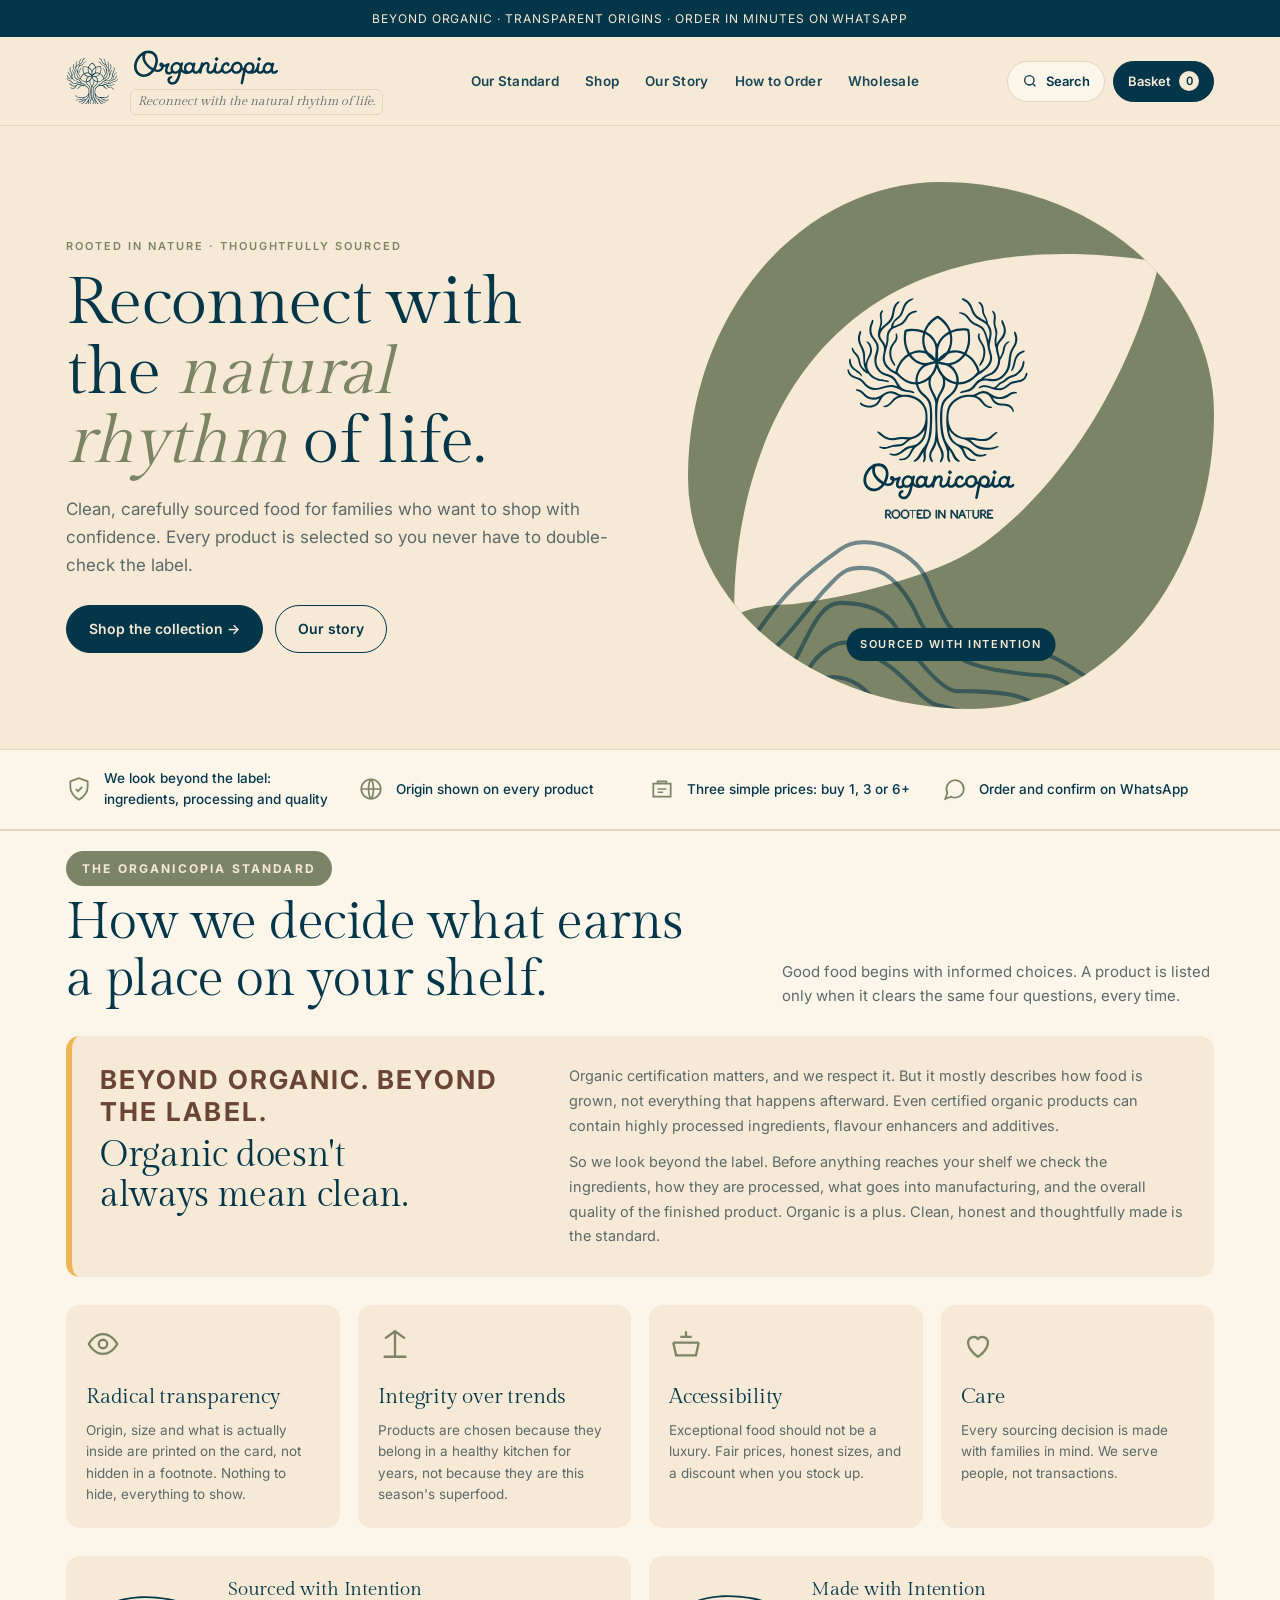
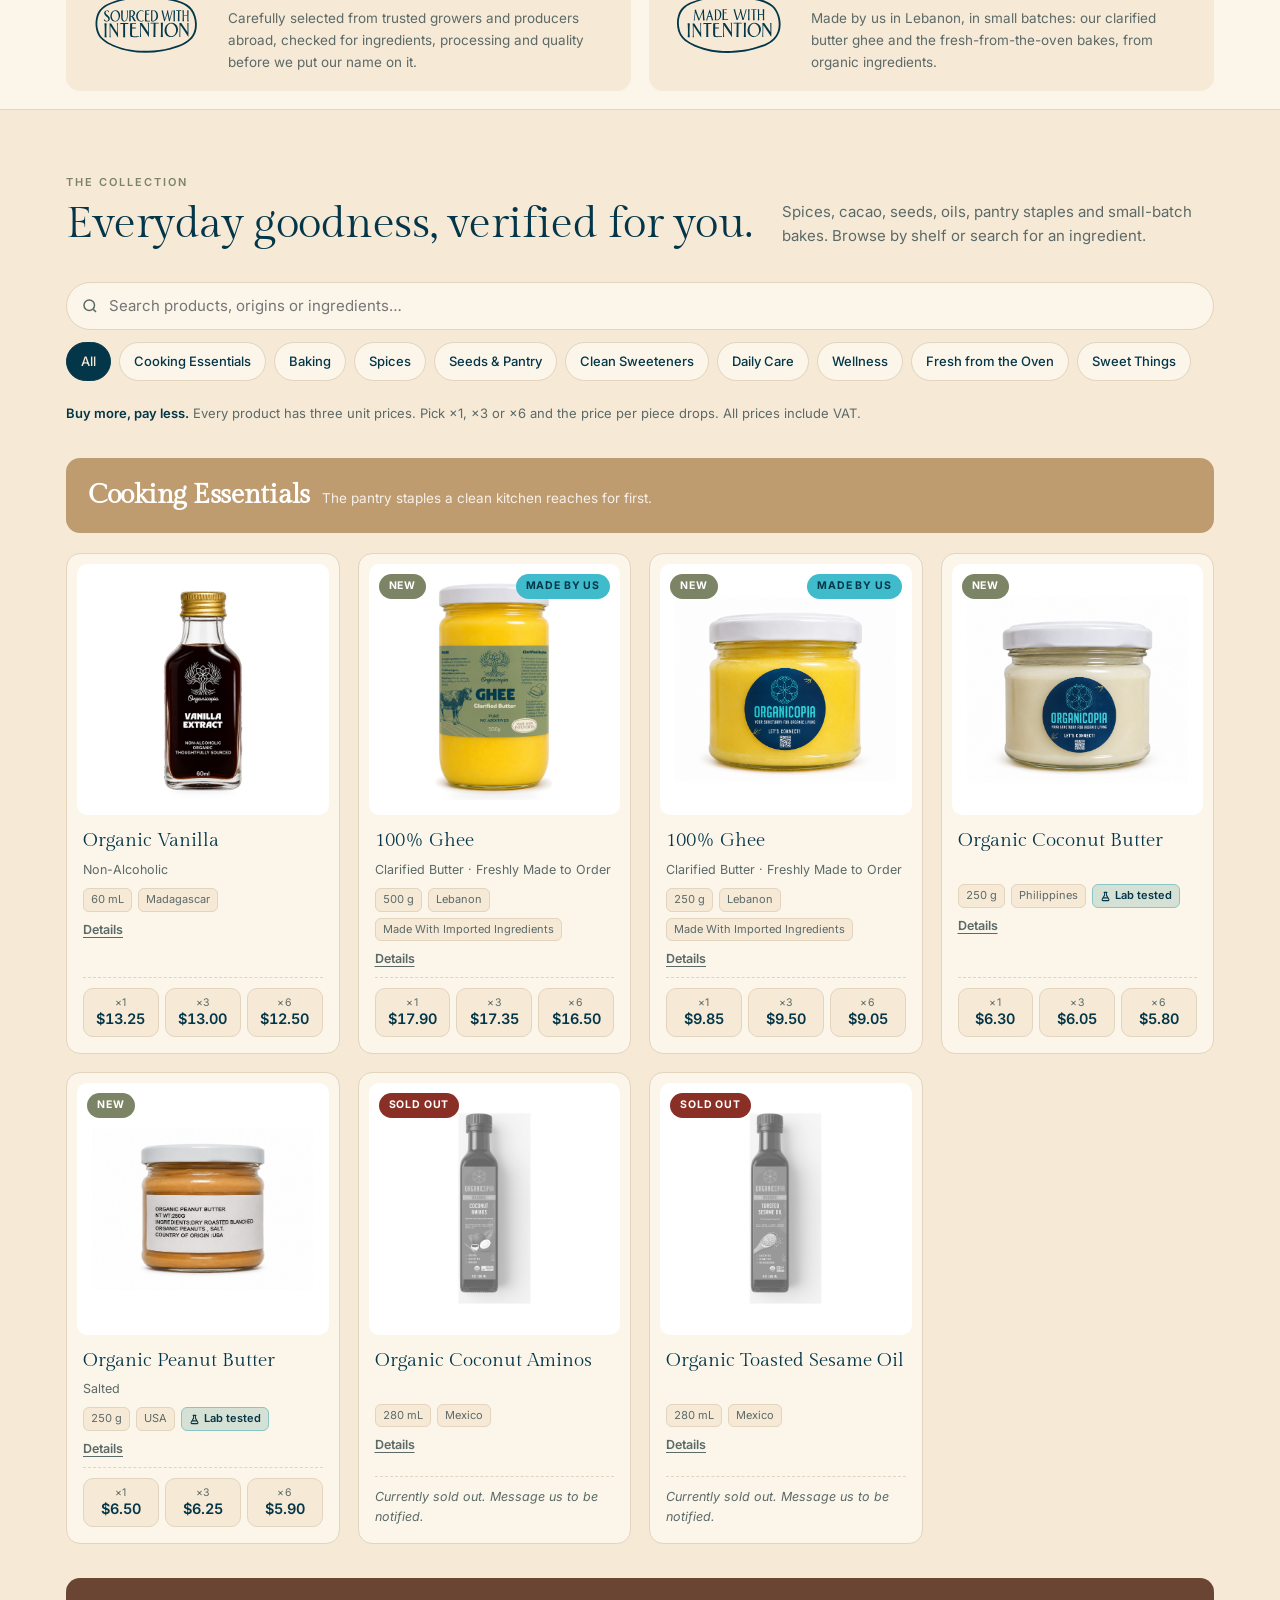
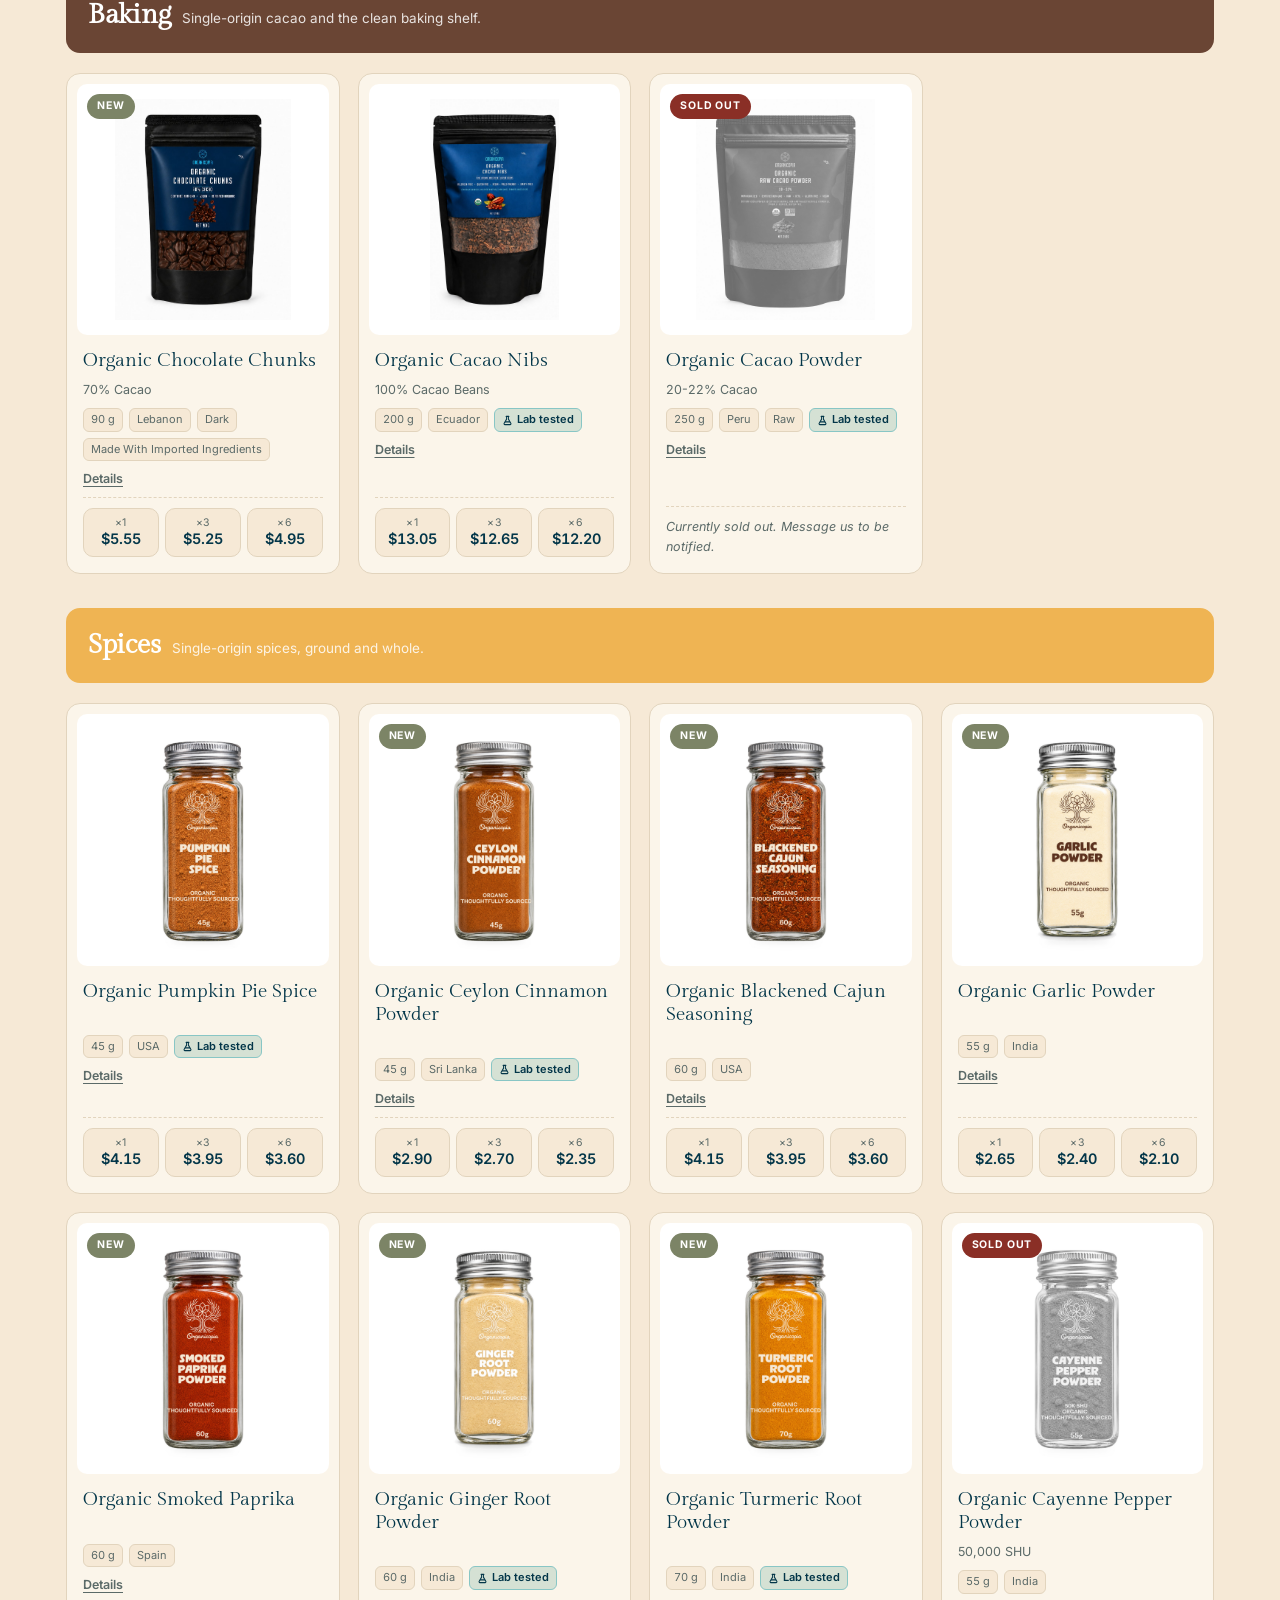
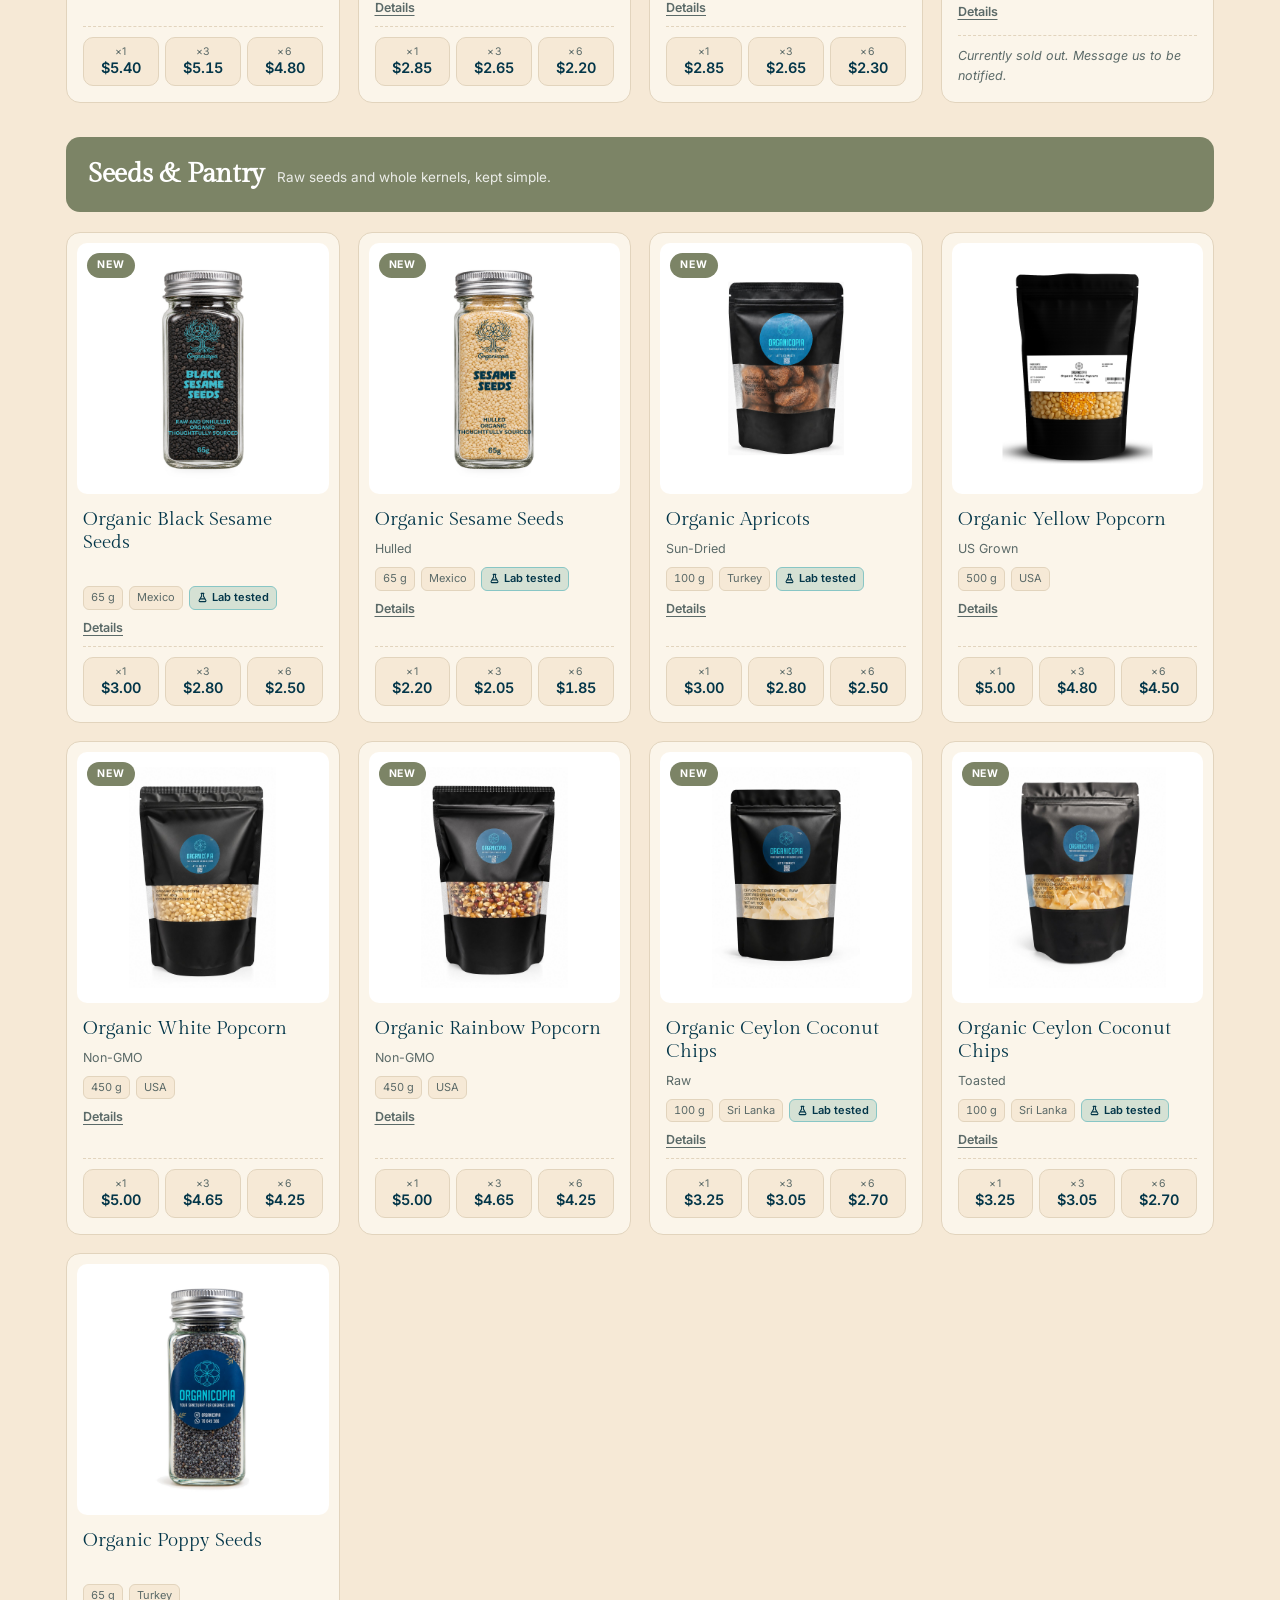
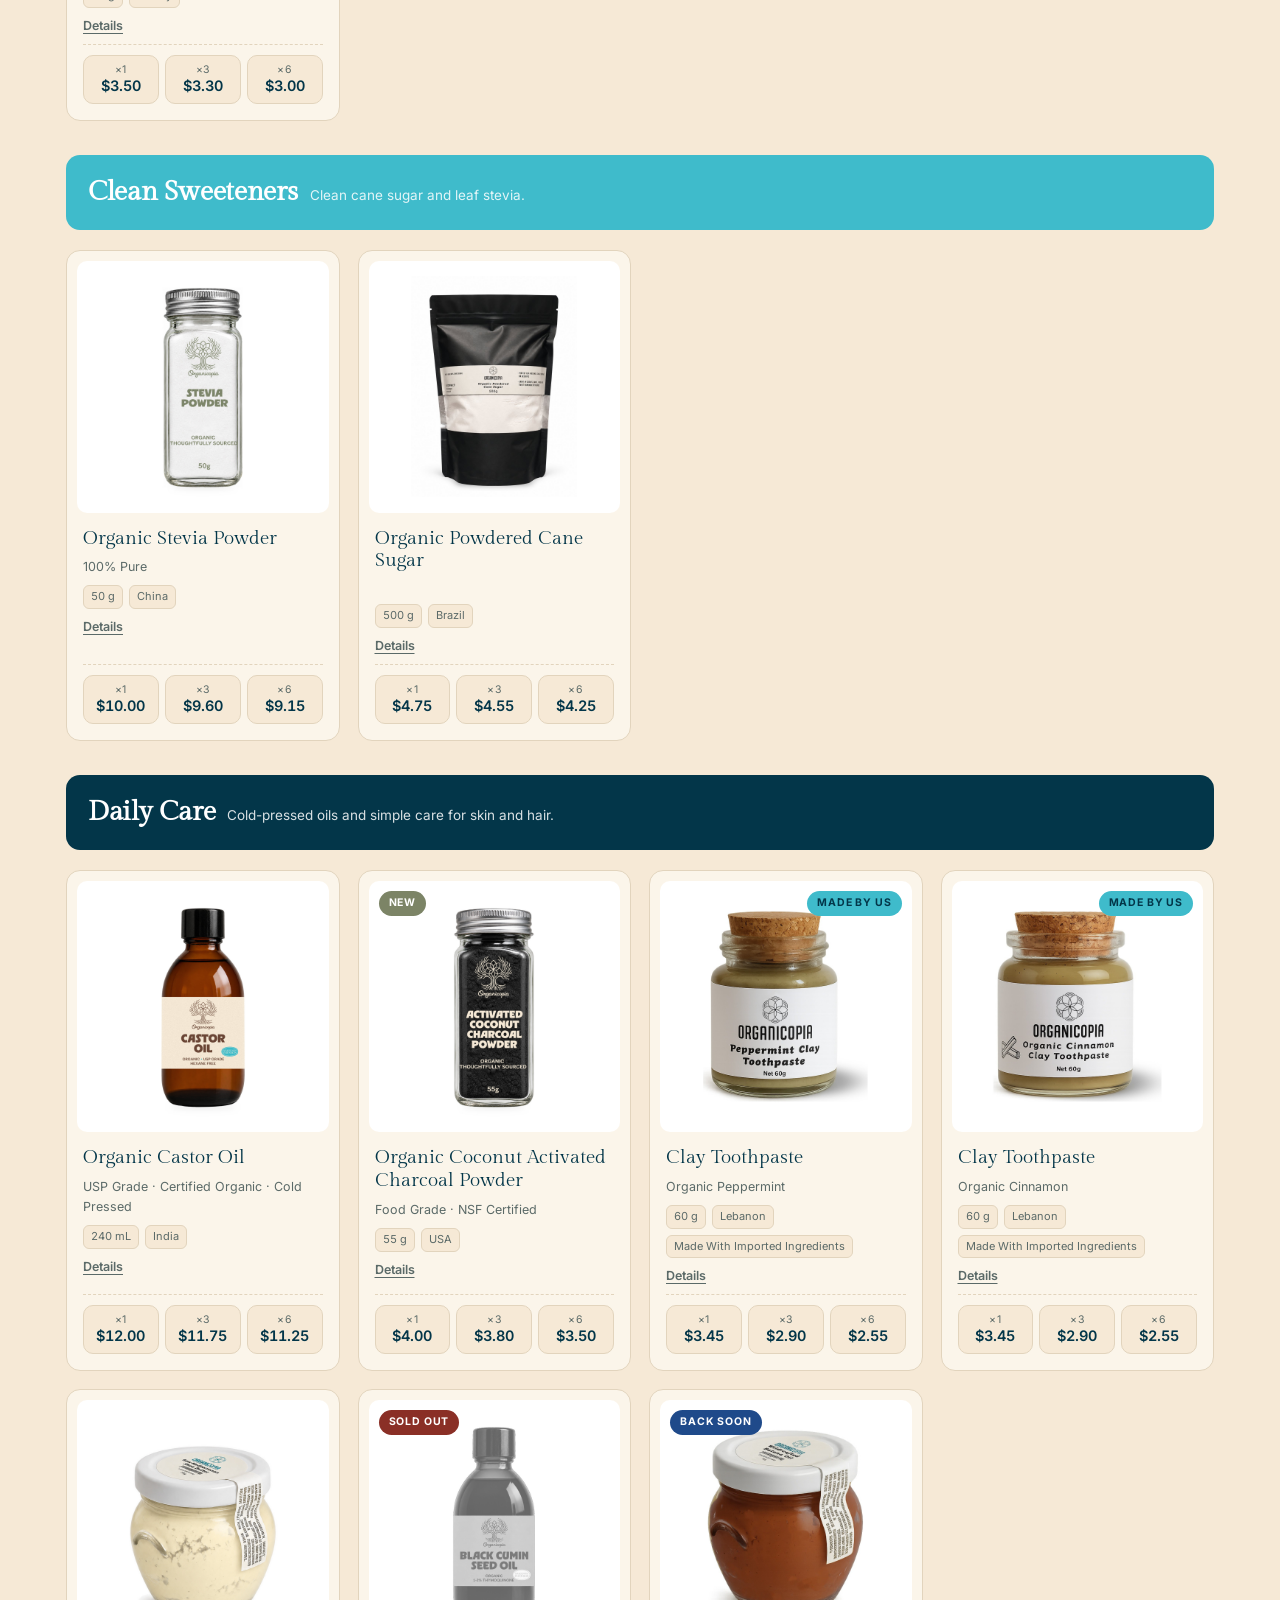
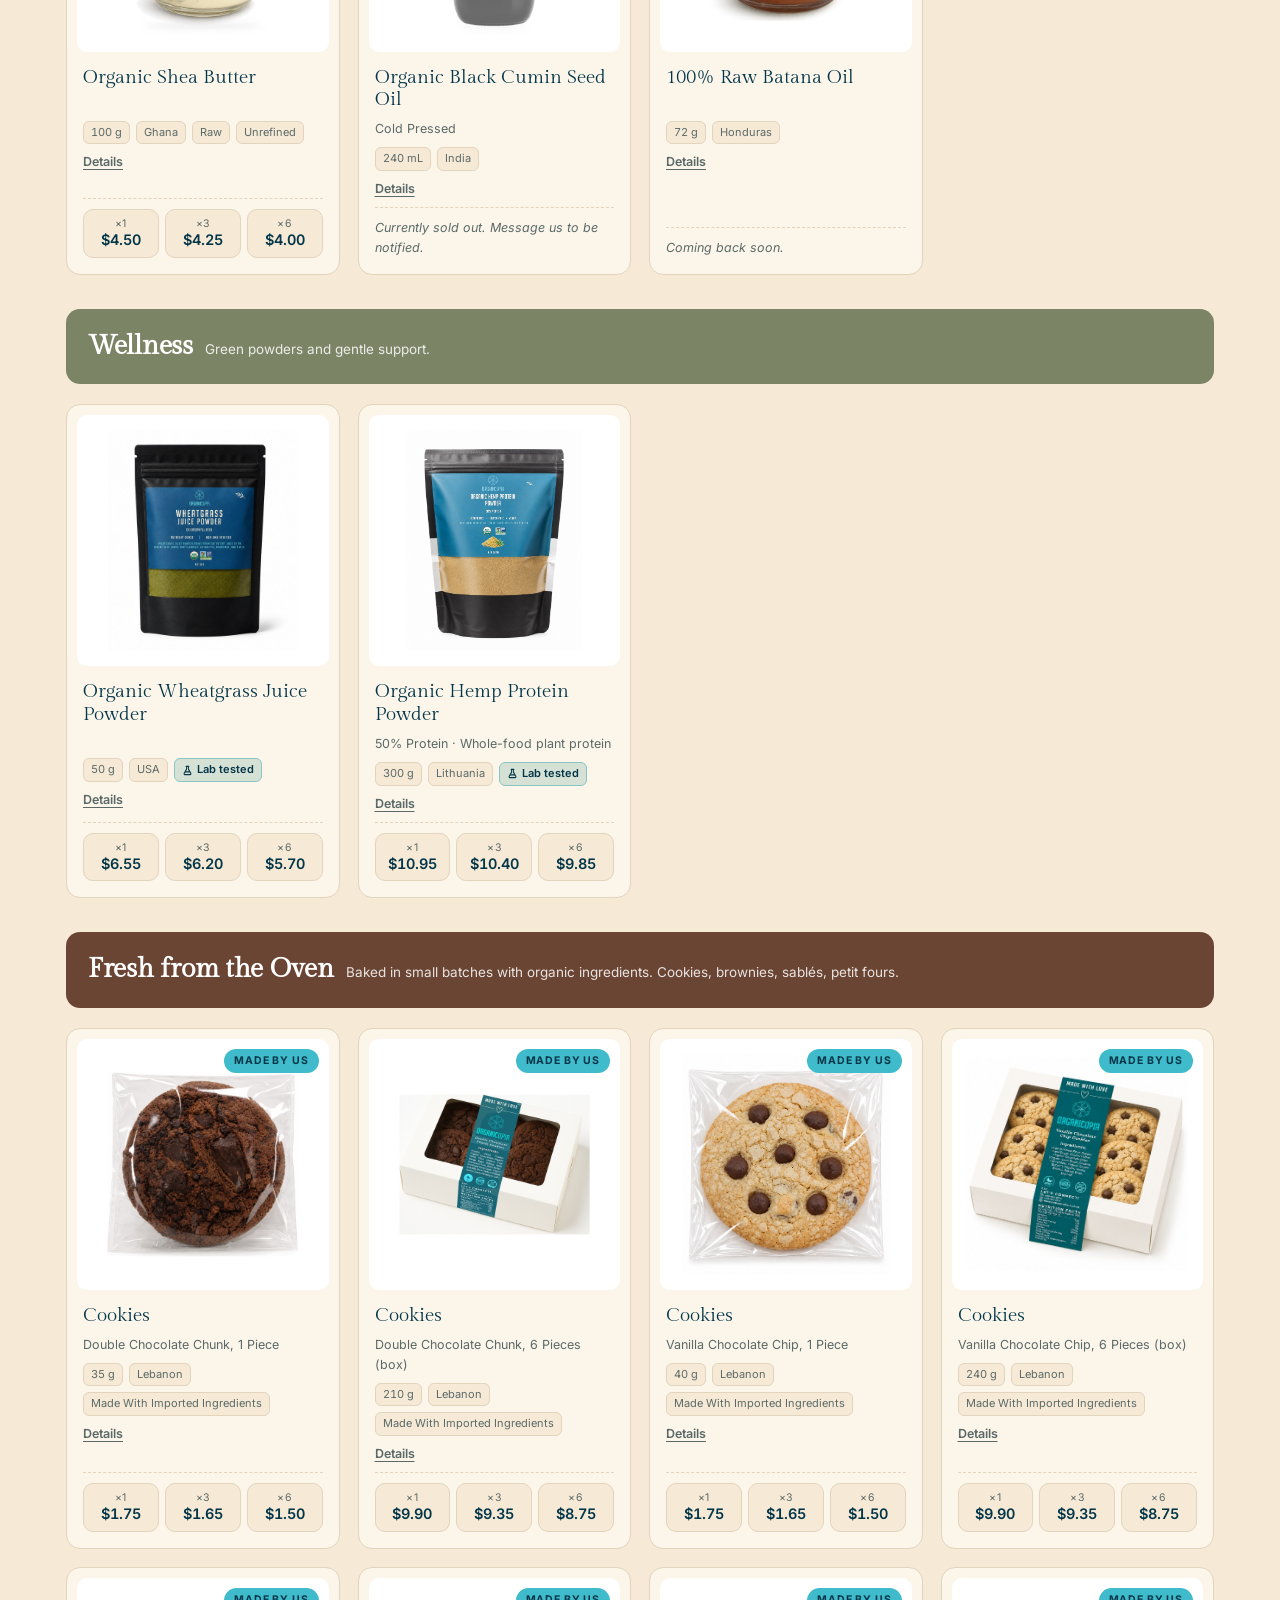
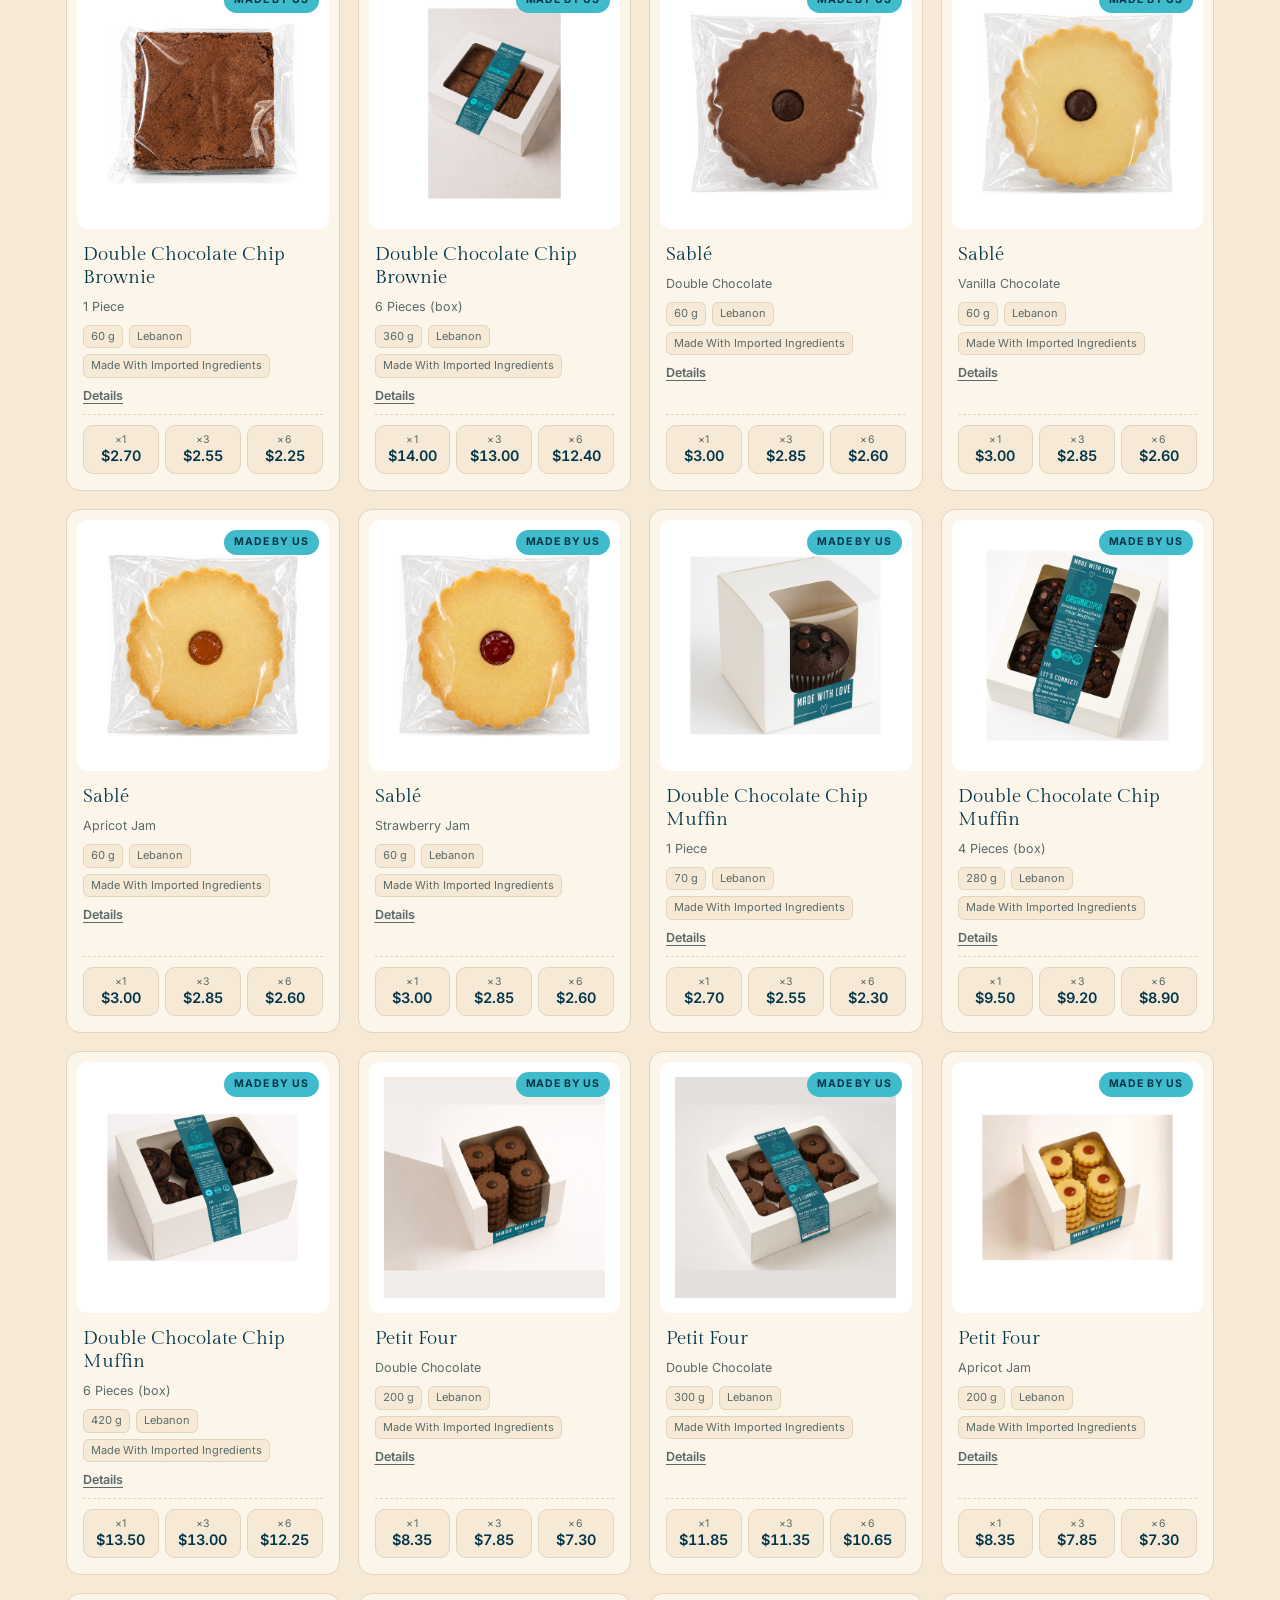
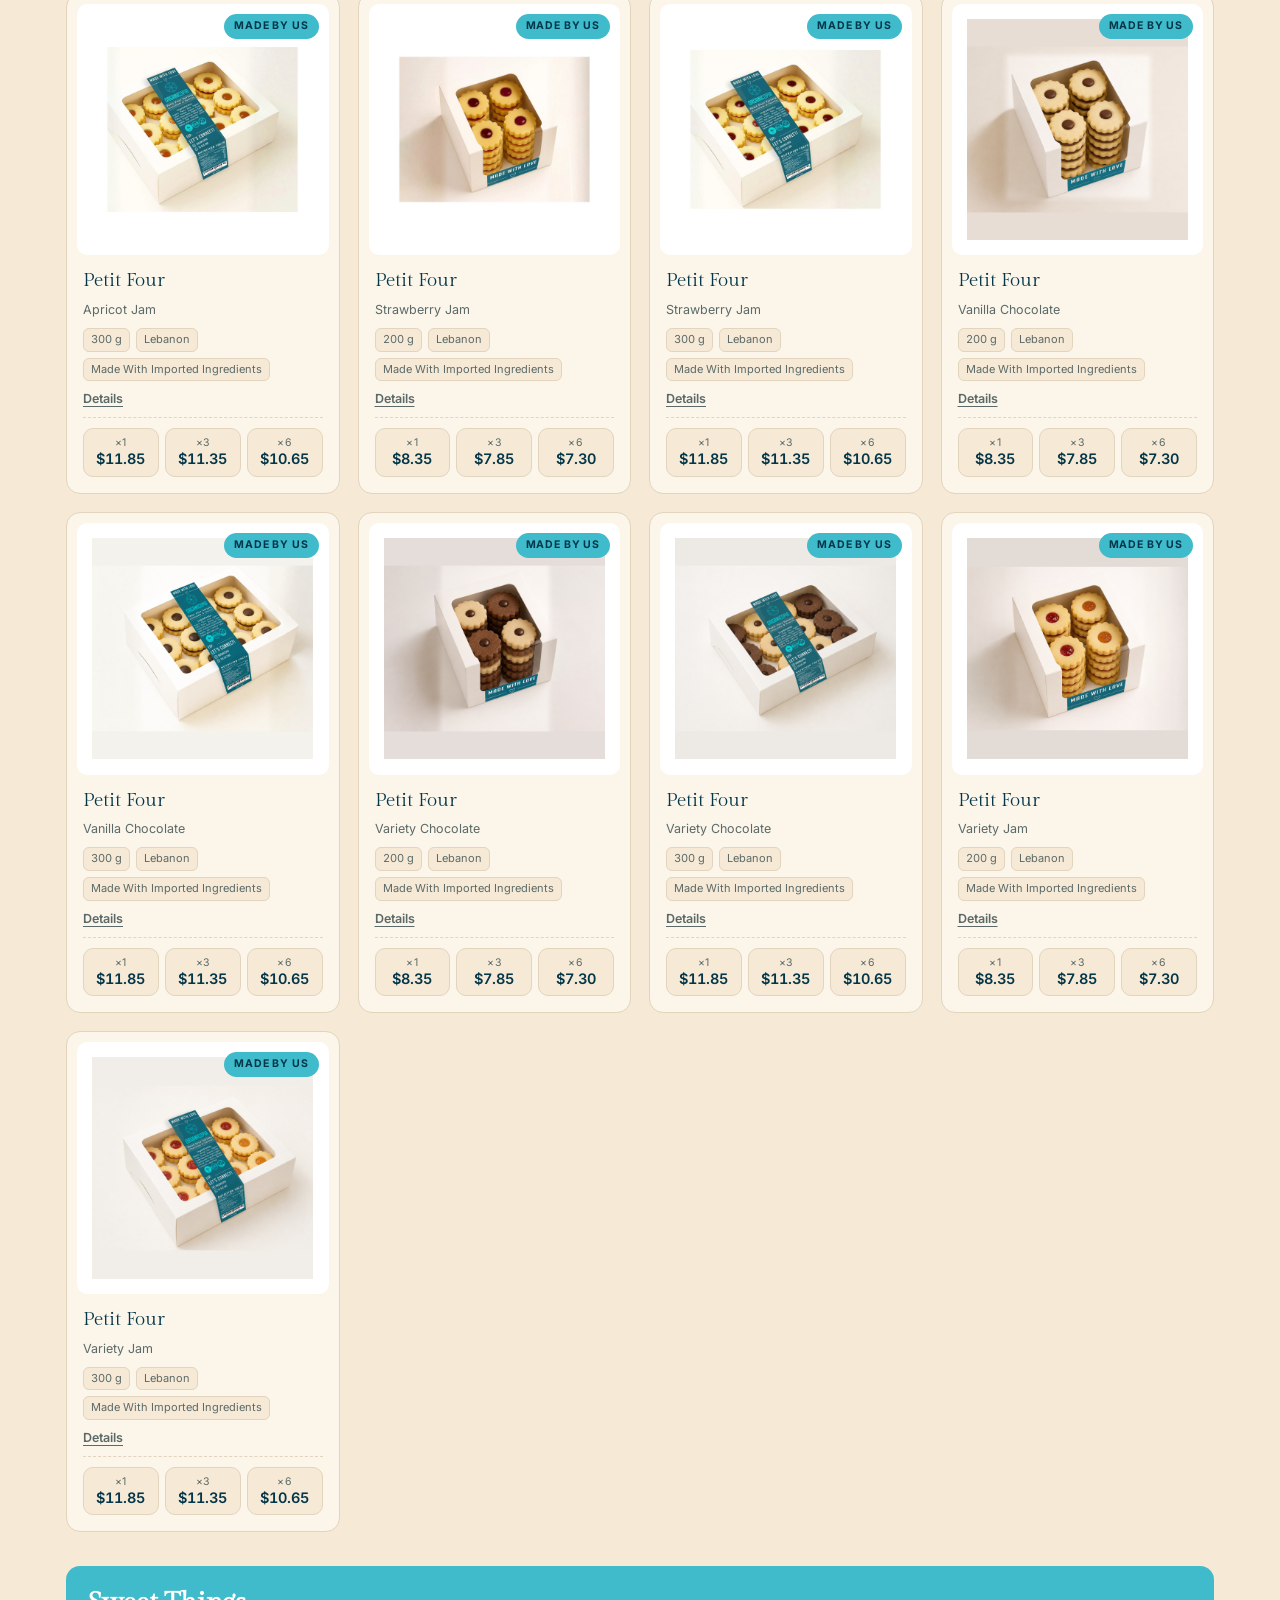
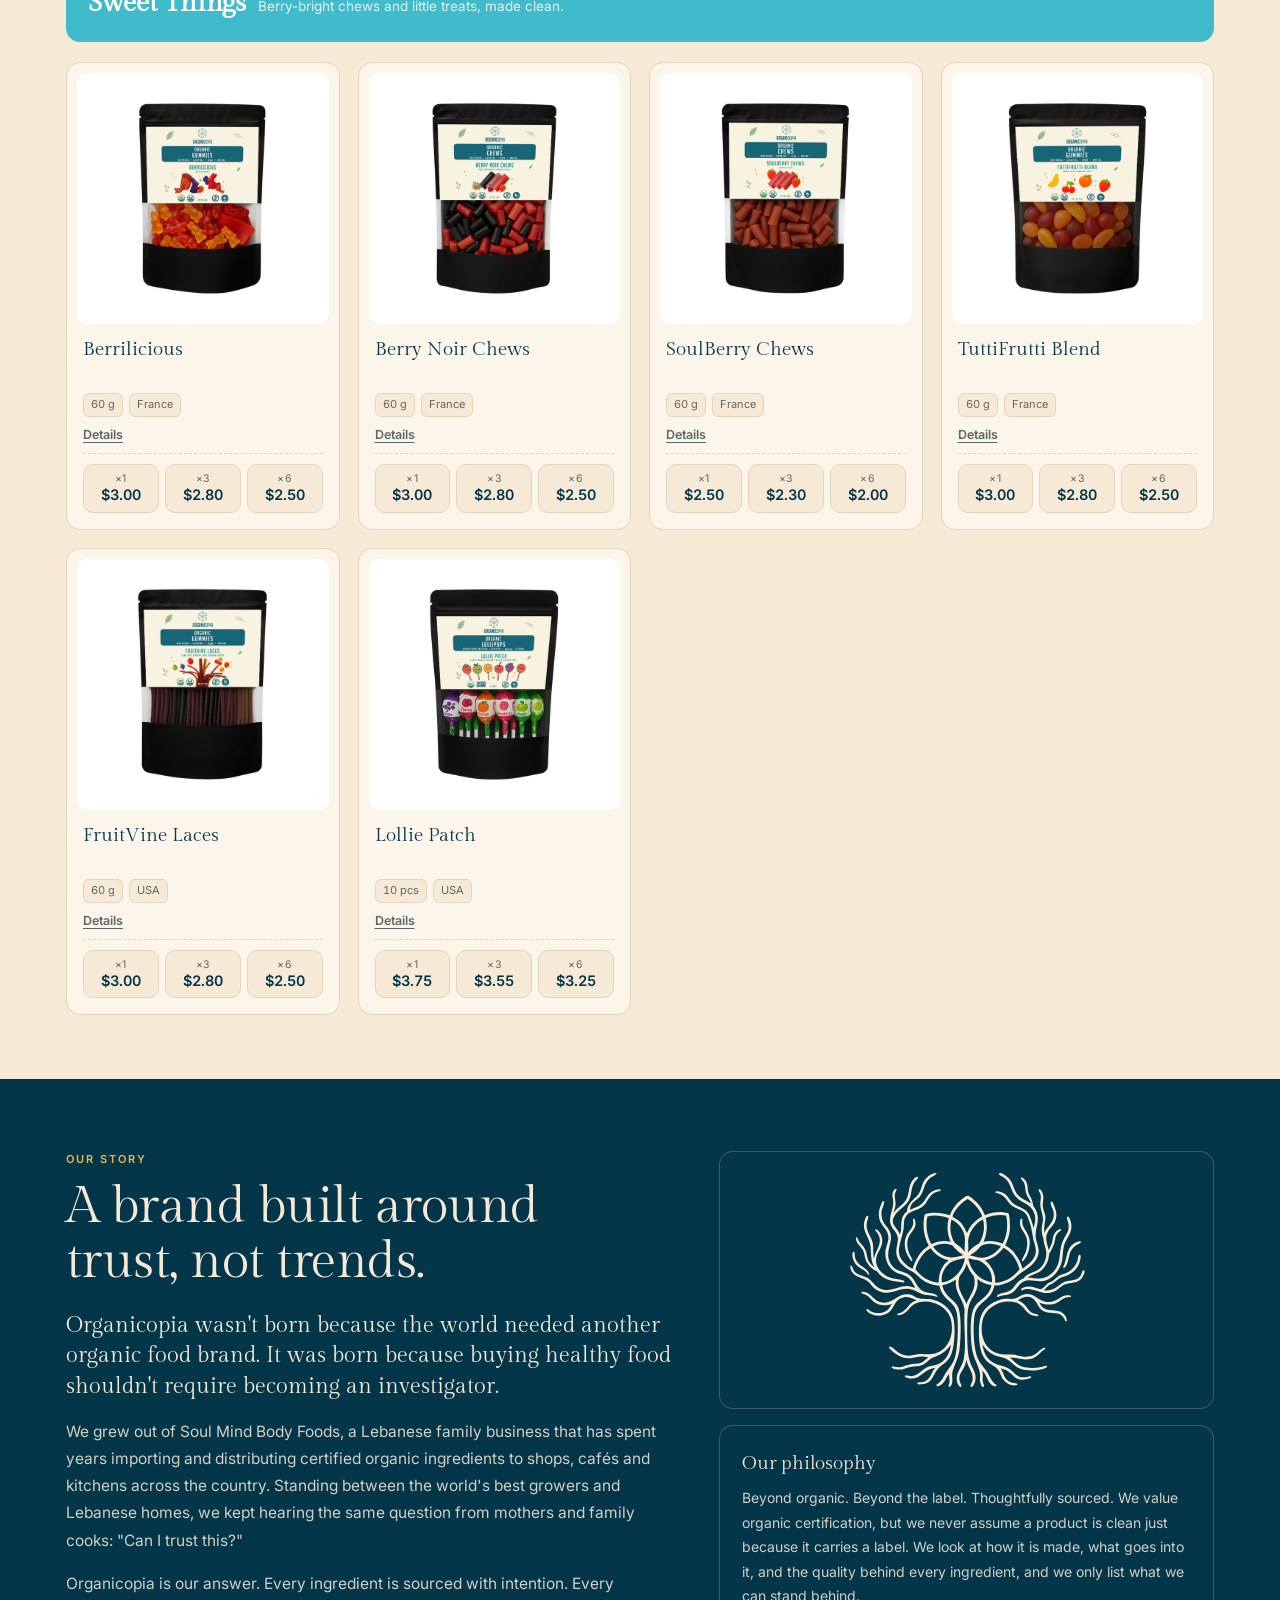
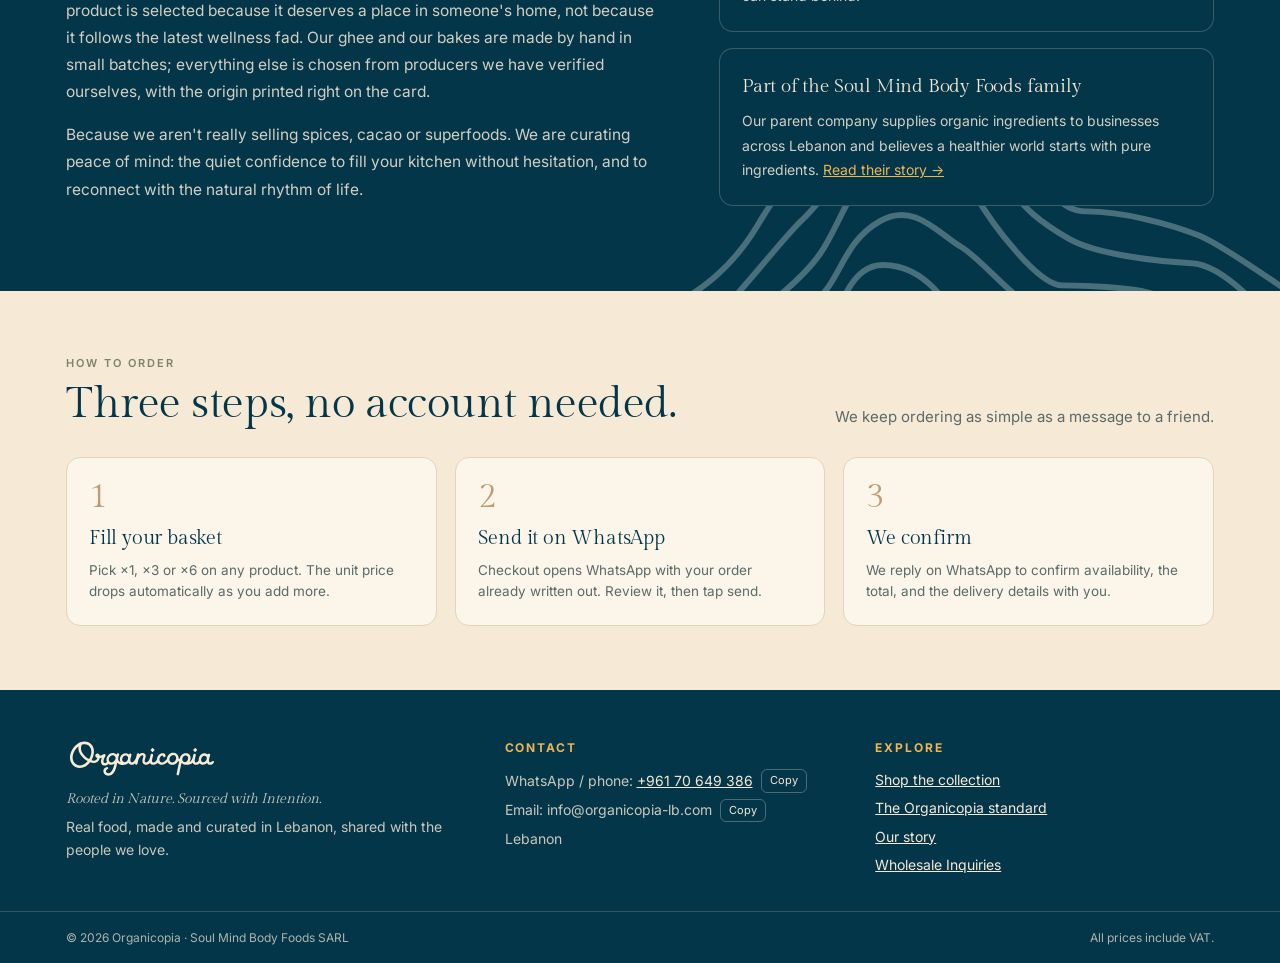
==== index.html @ 001e5856 "Product name opens the Details popup Co-Authored-By: Claude Fable 5.1 <noreply@anthropic.com> Claude" ====
<!DOCTYPE html>
<html lang="en">
<head>
<meta charset="UTF-8">
<meta name="viewport" content="width=device-width, initial-scale=1.0, viewport-fit=cover">
<title>Organicopia — Rooted in Nature</title>
<meta name="description" content="Organicopia: clean, thoughtfully sourced spices, cacao, seeds, oils and pantry staples for Lebanese kitchens. Browse the catalog and send your order on WhatsApp.">
<link rel="icon" href="favicon.svg?v=2" type="image/svg+xml">
<meta name="theme-color" content="#033649">
<link rel="canonical" href="https://www.organicopia-lb.com/">
<meta property="og:type" content="website">
<meta property="og:site_name" content="Organicopia">
<meta property="og:title" content="Organicopia — Rooted in Nature">
<meta property="og:description" content="Clean, thoughtfully sourced spices, cacao, seeds, oils and pantry staples. Beyond organic, beyond the label. Order on WhatsApp.">
<meta property="og:url" content="https://www.organicopia-lb.com/">
<meta property="og:image" content="https://organicopia-store.vercel.app/images/brand/share-card.png">
<meta property="og:image:width" content="1200">
<meta property="og:image:height" content="630">
<meta property="og:image:alt" content="Organicopia — Reconnect with the natural rhythm of life.">
<meta name="twitter:card" content="summary_large_image">
<meta name="twitter:title" content="Organicopia — Rooted in Nature">
<meta name="twitter:description" content="Clean, thoughtfully sourced spices, cacao, seeds, oils and pantry staples. Beyond organic, beyond the label. Order on WhatsApp.">
<meta name="twitter:image" content="https://organicopia-store.vercel.app/images/brand/share-card.png">
<link rel="preconnect" href="https://fonts.googleapis.com">
<link rel="preconnect" href="https://fonts.gstatic.com" crossorigin>
<link rel="stylesheet" href="https://fonts.googleapis.com/css2?family=Gilda+Display&family=Inter:wght@400;500;600;700&display=swap">
<link rel="stylesheet" href="style.css?v=23">
</head>
<body>

<div class="topbar"><div class="wrap">Beyond organic · Transparent origins · Order in minutes on WhatsApp</div></div>

<header class="site"><div class="wrap nav">
  <a class="brand" href="#top" aria-label="Organicopia home">
    <img class="mark logo-img" src="images/brand/logo-mark.svg" alt="" width="52" height="48">
    <span><img class="word logo-img" src="images/brand/wordmark.svg" alt="Organicopia" width="150" height="40"><span class="tag">Reconnect with the natural rhythm of life.</span></span>
  </a>
  <nav class="navlinks" aria-label="Main"><a href="#standard">Our Standard</a><a href="#shop">Shop</a><a href="#story">Our Story</a><a href="#order">How to Order</a><a href="#wholesale" data-wholesale>Wholesale</a></nav>
  <div class="nav-actions">
    <button class="iconbtn searchjump" id="searchJump" type="button"><svg width="16" height="16" viewBox="0 0 24 24" fill="none" stroke="currentColor" stroke-width="2"><circle cx="11" cy="11" r="7"/><path d="m20 20-3.5-3.5"/></svg>Search</button>
    <button class="iconbtn cartbtn" id="openCart" type="button" aria-label="Open your basket">Basket <span class="n" id="count">0</span></button>
  </div>
</div></header>

<main id="top">
<section class="wrap hero">
  <div>
    <div class="eyebrow">Rooted in Nature · Thoughtfully sourced</div>
    <h1>Reconnect with the <em>natural rhythm</em> of life.</h1>
    <p class="lede">Clean, carefully sourced food for families who want to shop with confidence. Every product is selected so you never have to double-check the label.</p>
    <div class="ctas"><a class="btn" href="#shop">Shop the collection →</a><a class="btn ghost" href="#story">Our story</a></div>
  </div>
  <div class="hero-visual" aria-hidden="true">
    <svg class="leaf" viewBox="0 0 433.51 373" aria-hidden="true"><path fill="var(--cream)" d="M43.31,335.54S23.18-14.35,393.2,43.55c0,0-28.94,140.25-137.07,226.05-13.49,10.71-28.56,19.27-44.61,25.53-24.94,9.74-68.19,24.02-120.38,30.34,0,0-35.24,0-47.83,10.07Z"/></svg>
    <div class="anim"><img id="heroAnim" src="images/brand/logo-animation.gif" alt="" width="480" height="480"><img id="heroStill" class="still" src="images/brand/logo-lockup.svg" alt="" width="480" height="480"></div>
    <img class="waves" src="images/brand/wavy-navy.svg" alt="">
    <div class="pill">Sourced with intention</div>
  </div>
</section>

<div class="trust"><div class="wrap">
  <div><svg viewBox="0 0 24 24" fill="none" stroke="currentColor" stroke-width="1.6"><path d="M12 22c5-3 8-7 8-12V5l-8-3-8 3v5c0 5 3 9 8 12Z"/><path d="m9 12 2 2 4-4"/></svg><span>We look beyond the label: ingredients, processing and quality</span></div>
  <div><svg viewBox="0 0 24 24" fill="none" stroke="currentColor" stroke-width="1.6"><circle cx="12" cy="12" r="9"/><path d="M3 12h18M12 3c3 3.5 3 14.5 0 18M12 3c-3 3.5-3 14.5 0 18"/></svg><span>Origin shown on every product</span></div>
  <div><svg viewBox="0 0 24 24" fill="none" stroke="currentColor" stroke-width="1.6"><path d="M4 7h16v12H4zM8 7V5h8v2"/><path d="M8 12h8M8 15h5"/></svg><span>Three simple prices: buy 1, 3 or 6+</span></div>
  <div><svg viewBox="0 0 24 24" fill="none" stroke="currentColor" stroke-width="1.6"><path d="M21 12a8 8 0 0 1-11.6 7.1L4 21l1.9-5.4A8 8 0 1 1 21 12Z"/></svg><span>Order and confirm on WhatsApp</span></div>
</div></div>

<section class="standard" id="standard"><div class="wrap block">
  <div class="section-head"><div><div class="eyebrow">The Organicopia standard</div><h2>How we decide what earns a place on your shelf.</h2></div><p>Good food begins with informed choices. A product is listed only when it clears the same four questions, every time.</p></div>
  <div class="beyond"><div><div class="beyond-kicker">Beyond Organic. Beyond The Label.</div><h3>Organic doesn't always mean clean.</h3></div><div><p>Organic certification matters, and we respect it. But it mostly describes how food is grown, not everything that happens afterward. Even certified organic products can contain highly processed ingredients, flavour enhancers and additives.</p><p>So we look beyond the label. Before anything reaches your shelf we check the ingredients, how they are processed, what goes into manufacturing, and the overall quality of the finished product. Organic is a plus. Clean, honest and thoughtfully made is the standard.</p></div></div>
  <div class="pillars">
    <div class="pillar"><svg viewBox="0 0 24 24" fill="none" stroke="currentColor" stroke-width="1.6"><path d="M2 12s3.5-7 10-7 10 7 10 7-3.5 7-10 7S2 12 2 12Z"/><circle cx="12" cy="12" r="3"/></svg><h3>Radical transparency</h3><p>Origin, size and what is actually inside are printed on the card, not hidden in a footnote. Nothing to hide, everything to show.</p></div>
    <div class="pillar"><svg viewBox="0 0 24 24" fill="none" stroke="currentColor" stroke-width="1.6"><path d="M12 3v18M5 8l7-5 7 5M4 21h16"/></svg><h3>Integrity over trends</h3><p>Products are chosen because they belong in a healthy kitchen for years, not because they are this season's superfood.</p></div>
    <div class="pillar"><svg viewBox="0 0 24 24" fill="none" stroke="currentColor" stroke-width="1.6"><path d="M3 11h18M3 11l2 9h14l2-9M12 3v4M8 7h8"/></svg><h3>Accessibility</h3><p>Exceptional food should not be a luxury. Fair prices, honest sizes, and a discount when you stock up.</p></div>
    <div class="pillar"><svg viewBox="0 0 24 24" fill="none" stroke="currentColor" stroke-width="1.6"><path d="M12 21s-7-4.5-7-10a4 4 0 0 1 7-2.6A4 4 0 0 1 19 11c0 5.5-7 10-7 10Z"/></svg><h3>Care</h3><p>Every sourcing decision is made with families in mind. We serve people, not transactions.</p></div>
  </div>
  <div class="stickers">
    <div class="sticker"><img src="images/brand/sticker-sourced.svg" alt="Sourced with Intention seal" width="124" height="86"><div><h3>Sourced with Intention</h3><p>Carefully selected from trusted growers and producers abroad, checked for ingredients, processing and quality before we put our name on it.</p></div></div>
    <div class="sticker"><img src="images/brand/sticker-made.svg" alt="Made with Intention seal" width="124" height="86"><div><h3>Made with Intention</h3><p>Made by us in Lebanon, in small batches: our clarified butter ghee and the fresh-from-the-oven bakes, from organic ingredients.</p></div></div>
  </div>
</div></section>

<section class="wrap block" id="shop">
  <div class="section-head"><div><div class="eyebrow">The collection</div><h2>Everyday goodness, verified for you.</h2></div><p>Spices, cacao, seeds, oils, pantry staples and small-batch bakes. Browse by shelf or search for an ingredient.</p></div>
  <div class="toolbar">
    <div class="search"><svg viewBox="0 0 24 24" fill="none" stroke="currentColor" stroke-width="2"><circle cx="11" cy="11" r="7"/><path d="m20 20-3.5-3.5"/></svg><input id="search" type="search" placeholder="Search products, origins or ingredients…" aria-label="Search products" autocomplete="off"></div>
    <div class="chips" id="chips" role="tablist" aria-label="Categories"></div>
  </div>
  <div class="pricing-note"><span><b>Buy more, pay less.</b> Every product has three unit prices. Pick ×1, ×3 or ×6 and the price per piece drops. All prices include VAT.</span></div>
  <div id="catalog"></div>
</section>


<section class="story" id="story">
  <img class="waves" src="images/brand/wavy-navy.svg" alt="" aria-hidden="true" style="filter:brightness(0) invert(1)">
  <div class="wrap">
    <div>
      <div class="eyebrow">Our story</div>
      <h2>A brand built around trust, not trends.</h2>
      <p class="big">Organicopia wasn't born because the world needed another organic food brand. It was born because buying healthy food shouldn't require becoming an investigator.</p>
      <p>We grew out of Soul Mind Body Foods, a Lebanese family business that has spent years importing and distributing certified organic ingredients to shops, cafés and kitchens across the country. Standing between the world's best growers and Lebanese homes, we kept hearing the same question from mothers and family cooks: "Can I trust this?"</p>
      <p>Organicopia is our answer. Every ingredient is sourced with intention. Every product is selected because it deserves a place in someone's home, not because it follows the latest wellness fad. Our ghee and our bakes are made by hand in small batches; everything else is chosen from producers we have verified ourselves, with the origin printed right on the card.</p>
      <p>Because we aren't really selling spices, cacao or superfoods. We are curating peace of mind: the quiet confidence to fill your kitchen without hesitation, and to reconnect with the natural rhythm of life.</p>
    </div>
    <div class="side">
      <div class="panel seal"><img class="seal-img" src="images/brand/logo-mark.svg" alt="Organicopia tree mark"></div>
      <div class="panel"><h3>Our philosophy</h3><p>Beyond organic. Beyond the label. Thoughtfully sourced. We value organic certification, but we never assume a product is clean just because it carries a label. We look at how it is made, what goes into it, and the quality behind every ingredient, and we only list what we can stand behind.</p></div>
      <div class="panel"><h3>Part of the Soul Mind Body Foods family</h3><p>Our parent company supplies organic ingredients to businesses across Lebanon and believes a healthier world starts with pure ingredients. <a href="https://www.smbfoods-lb.com/#story" target="_blank" rel="noopener">Read their story →</a></p></div>
    </div>
  </div>
</section>

<section class="wrap block" id="order">
  <div class="section-head"><div><div class="eyebrow">How to order</div><h2>Three steps, no account needed.</h2></div><p>We keep ordering as simple as a message to a friend.</p></div>
  <div class="steps">
    <div class="step"><div class="num">1</div><h3>Fill your basket</h3><p>Pick ×1, ×3 or ×6 on any product. The unit price drops automatically as you add more.</p></div>
    <div class="step"><div class="num">2</div><h3>Send it on WhatsApp</h3><p>Checkout opens WhatsApp with your order already written out. Review it, then tap send.</p></div>
    <div class="step"><div class="num">3</div><h3>We confirm</h3><p>We reply on WhatsApp to confirm availability, the total, and the delivery details with you.</p></div>
  </div>
</section>
</main>

<footer>
  <div class="wrap">
    <div><img class="foot-logo" src="images/brand/wordmark.svg" alt="Organicopia" style="filter:brightness(0) saturate(100%) invert(93%) sepia(13%) saturate(426%) hue-rotate(336deg) brightness(102%) contrast(95%)"><p style="margin-top:10px;font-family:var(--display);font-style:italic">Rooted in Nature. Sourced with Intention.</p><p>Real food, made and curated in Lebanon, shared with the people we love.</p></div>
    <div><h4>Contact</h4><p class="contactline"><span>WhatsApp / phone: <a href="https://wa.me/96170649386" target="_blank" rel="noopener">+961 70 649 386</a></span><button class="copy" type="button" data-copy="+961 70 649 386">Copy</button></p><p class="contactline"><span>Email: info@organicopia-lb.com</span><button class="copy" type="button" data-copy="info@organicopia-lb.com">Copy</button></p><p>Lebanon</p></div>
    <div><h4>Explore</h4><ul><li><a href="#shop">Shop the collection</a></li><li><a href="#standard">The Organicopia standard</a></li><li><a href="#story">Our story</a></li><li><a href="#wholesale" id="wholesaleLink">Wholesale Inquiries</a></li></ul></div>
  </div>
  <div class="foot-bottom"><div class="wrap"><span>© 2026 Organicopia · Soul Mind Body Foods SARL</span><span>All prices include VAT.</span></div></div>
</footer>

<div class="overlay" id="cartOverlay" hidden><aside class="drawer" role="dialog" aria-label="Your basket">
  <div class="drawer-head"><h2>Your basket</h2><button class="x" id="closeCart" type="button" aria-label="Close">×</button></div>
  <div class="drawer-body" id="cartItems"></div>
  <div class="drawer-foot">
    <div class="total"><span>Subtotal <span class="vat">incl. VAT</span></span><span id="cartTotal">$0.00</span></div>
    <a class="btn wa" id="checkout" href="#" target="_blank" rel="noopener" aria-disabled="true"><svg width="18" height="18" viewBox="0 0 24 24" fill="none" stroke="currentColor" stroke-width="2"><path d="M21 12a8 8 0 0 1-11.6 7.1L4 21l1.9-5.4A8 8 0 1 1 21 12Z"/></svg>Checkout via WhatsApp</a>
    <p class="note">Opens WhatsApp with your order pre-filled. Nothing is placed until you press send and we confirm.</p>
  </div>
</aside></div>

<div class="modal" id="productModal" hidden><div class="modalbox" role="dialog" aria-labelledby="modalName">
  <button class="x" id="closeModal" type="button" aria-label="Close">×</button>
  <div class="photo"><img id="modalImg" src="" alt=""></div>
  <div class="content">
    <div class="eyebrow" id="modalCat"></div>
    <h2 id="modalName"></h2>
    <p class="sub" id="modalSub"></p>
    <div class="tags" id="modalTags"></div>
    <div class="badges" id="modalBadges"></div>
    <p class="desc" id="modalDesc"></p>
    <div class="ing" id="modalIng"></div>
    <div class="labnote" id="modalLab" hidden><svg viewBox="0 0 24 24" fill="none" stroke="currentColor" stroke-width="2.2" stroke-linecap="round" stroke-linejoin="round" aria-hidden="true"><path d="M9 3h6M10 3v6L4.5 18.5A2 2 0 0 0 6.2 21h11.6a2 2 0 0 0 1.7-2.5L14 9V3"/><path d="M7.5 15h9"/></svg><span><b>Lab tested.</b> This product has been laboratory tested for quality and purity.</span></div>
    <div class="modal-tiers" id="modalTiers"></div>
  </div>
</div></div>

<div class="modal" id="wholesaleModal" hidden><div class="modalbox form" role="dialog" aria-labelledby="whTitle">
  <button class="x" id="closeWholesale" type="button" aria-label="Close">&times;</button>
  <form id="whForm" novalidate>
    <div class="eyebrow">Wholesale inquiries</div>
    <h2 id="whTitle">Stock Organicopia in your business.</h2>
    <p class="sub">Tell us a little about you and we'll continue the conversation on WhatsApp.</p>
    <div class="fields">
      <label>Full name<input id="whName" name="name" type="text" autocomplete="name" required></label>
      <label>Business name<input id="whBiz" name="business" type="text" autocomplete="organization" required></label>
      <label>Phone number<input id="whPhone" name="phone" type="tel" autocomplete="tel" placeholder="+961 ..." required></label>
      <label>Location<input id="whLoc" name="location" type="text" placeholder="City / area" required></label>
      <label class="full">Reason for interest<select id="whReason" name="reason" required><option value="">Select one</option><option>Retail store or supermarket</option><option>Caf&eacute;, restaurant or bakery</option><option>Hotel or catering</option><option>Online shop</option><option>Distributor or reseller</option><option>Corporate gifting</option><option>Other</option></select></label>
      <label class="full">About your business <span class="opt">(optional)</span><textarea id="whAbout" name="about" rows="3" maxlength="400" placeholder="What you sell, how many locations, products you're interested in..."></textarea></label>
    </div>
    <p class="err" id="whErr" hidden>Please fill in the required fields.</p>
    <button class="btn wa" id="whSubmit" type="submit"><svg width="18" height="18" viewBox="0 0 24 24" fill="none" stroke="currentColor" stroke-width="2"><path d="M21 12a8 8 0 0 1-11.6 7.1L4 21l1.9-5.4A8 8 0 1 1 21 12Z"/></svg>Send on WhatsApp</button>
    <p class="note">Opens WhatsApp with your details pre-filled for our wholesale team (+961 78 879 350). Nothing is sent until you press send.</p>
  </form>
</div></div>

<div class="toast" id="toast" role="status"></div>

<script src="app.js?v=23"></script>
</body>
</html>
---- style.css ----
/* Layout: one cream column, 1180px max; shop grid auto-fills 3→2→1; navy "ground" bands for story and footer; brand wavy lines as the only decoration. */
:root{
  --navy:#033649; --navy-2:#0a4a60; --cream:#F6E9D6; --paper:#FBF5EA; --paper-2:#FFFDF9;
  --sage:#7C8466; --aqua:#3FBBCB; --gold:#EFB453; --tan:#BF9C70; --brown:#6A4534;
  --bg:var(--cream); --surface:var(--paper); --surface-2:var(--paper-2); --fg:var(--navy); --muted:#5b6a68; --line:#e2d4bd;
  --accent:var(--navy); --accent-fg:var(--cream); --photo-bg:#ffffff; --band:var(--navy); --band-fg:var(--cream);
  --good:#5b6b45; --warn:#9a6b1f; --bad:#8a2f26;
  --display:'Gilda Display',Georgia,'Times New Roman',serif;
  --body:'Inter',system-ui,-apple-system,'Segoe UI',Roboto,sans-serif;
  --radius:14px; --shadow:0 10px 30px rgba(3,54,73,.08);
}
@media (prefers-color-scheme: dark){:root:not([data-theme="light"]){
  --bg:#06283a; --surface:#0b3447; --surface-2:#0f3d52; --fg:#F6E9D6; --muted:#b9c6c3; --line:#1f4d60;
  --accent:#EFB453; --accent-fg:#033649; --band:#021f2c; --band-fg:#F6E9D6; --good:#b9c98f; --warn:#f0c979; --bad:#f0a59c; --shadow:0 10px 30px rgba(0,0,0,.35); color-scheme:dark}}
:root[data-theme="dark"]{
  --bg:#06283a; --surface:#0b3447; --surface-2:#0f3d52; --fg:#F6E9D6; --muted:#b9c6c3; --line:#1f4d60;
  --accent:#EFB453; --accent-fg:#033649; --band:#021f2c; --band-fg:#F6E9D6; --good:#b9c98f; --warn:#f0c979; --bad:#f0a59c; --shadow:0 10px 30px rgba(0,0,0,.35); color-scheme:dark}

*{box-sizing:border-box}
[hidden]{display:none!important}
html{scroll-behavior:smooth}
body{margin:0;background:var(--bg);color:var(--fg);font-family:var(--body);font-size:15px;line-height:1.6;-webkit-font-smoothing:antialiased}
body::before{content:"";position:fixed;inset:0 0 auto;height:env(safe-area-inset-top,0px);z-index:40;background:var(--navy)}
img{max-width:100%;display:block}
button,input{font:inherit;color:inherit}
button{cursor:pointer}
a{color:inherit}
h1,h2,h3,.display{font-family:var(--display);font-weight:400;letter-spacing:-.01em;text-wrap:balance;margin:0}
.wrap{max-width:1180px;margin-inline:auto;padding-left:max(16px,env(safe-area-inset-left,0px));padding-right:max(16px,env(safe-area-inset-right,0px))}
.eyebrow{font-size:11px;font-weight:600;letter-spacing:.18em;text-transform:uppercase;color:var(--sage)}
:root[data-theme="dark"] .eyebrow{color:var(--gold)}
@media (prefers-color-scheme: dark){:root:not([data-theme="light"]) .eyebrow{color:var(--gold)}}
.btn{display:inline-flex;align-items:center;gap:8px;border:1.5px solid var(--accent);background:var(--accent);color:var(--accent-fg);border-radius:999px;padding:12px 22px;font-weight:600;font-size:14px;text-decoration:none;transition:transform .15s,background .15s,box-shadow .15s}
.btn:hover{transform:translateY(-1px);box-shadow:var(--shadow)}
.btn.ghost{background:transparent;color:var(--fg);border-color:var(--fg)}
.btn:focus-visible,button:focus-visible,a:focus-visible,input:focus-visible{outline:3px solid var(--aqua);outline-offset:2px}

/* top bar + header */
.topbar{background:var(--navy);color:var(--cream);font-size:12px;letter-spacing:.08em;text-transform:uppercase;text-align:center}
.topbar .wrap{padding-block:9px}
header.site{position:sticky;top:env(safe-area-inset-top,0px);z-index:30;background:color-mix(in srgb,var(--bg) 88%,transparent);backdrop-filter:blur(14px);-webkit-backdrop-filter:blur(14px);border-bottom:1px solid var(--line)}
.nav{display:flex;align-items:center;justify-content:space-between;gap:16px;padding-block:10px}
.brand{display:flex;align-items:center;gap:12px;text-decoration:none;min-width:0}
.brand .mark{width:52px;height:48px;flex:none}
.brand .word{width:150px;height:auto}
.brand .tag{display:block;font-family:var(--display);font-style:italic;font-size:12.5px;color:var(--muted);margin-top:2px;white-space:nowrap}
.logo-img{filter:none}
:root[data-theme="dark"] .logo-img{filter:brightness(0) saturate(100%) invert(93%) sepia(13%) saturate(426%) hue-rotate(336deg) brightness(102%) contrast(95%)}
@media (prefers-color-scheme: dark){:root:not([data-theme="light"]) .logo-img{filter:brightness(0) saturate(100%) invert(93%) sepia(13%) saturate(426%) hue-rotate(336deg) brightness(102%) contrast(95%)}}
.navlinks{display:flex;gap:26px;align-items:center}
.navlinks a{text-decoration:none;font-size:13.5px;font-weight:600;letter-spacing:.02em;opacity:.9}
.navlinks a:hover{opacity:1;text-decoration:underline;text-underline-offset:5px}
.nav-actions{display:flex;gap:8px;align-items:center}
.iconbtn{display:inline-flex;align-items:center;gap:8px;border:1.5px solid var(--line);background:var(--surface);border-radius:999px;padding:9px 14px;font-size:13px;font-weight:600}
.cartbtn{background:var(--accent);color:var(--accent-fg);border-color:var(--accent)}
.cartbtn .n{background:var(--accent-fg);color:var(--accent);border-radius:999px;min-width:20px;height:20px;display:inline-grid;place-items:center;font-size:11.5px;font-variant-numeric:tabular-nums;padding-inline:5px}

/* hero */
.hero{display:grid;grid-template-columns:1.05fr .95fr;gap:40px;align-items:center;padding-block:56px 40px}
.hero h1{font-size:clamp(38px,5.2vw,68px);line-height:1.04;margin:14px 0 18px}
.hero h1 em{font-style:italic;color:var(--sage)}
:root[data-theme="dark"] .hero h1 em{color:var(--gold)}
@media (prefers-color-scheme: dark){:root:not([data-theme="light"]) .hero h1 em{color:var(--gold)}}
.hero p.lede{font-size:17px;line-height:1.65;color:var(--muted);max-width:52ch;margin:0 0 26px}
.hero .ctas{display:flex;gap:12px;flex-wrap:wrap}
.hero-visual{position:relative;aspect-ratio:1/1;max-width:100%;border-radius:48% 52% 46% 54% / 56% 44% 56% 44%;background:var(--sage);overflow:hidden;isolation:isolate}
.hero-visual .waves{position:absolute;inset:auto -10% -6% -10%;width:120%;opacity:.55;pointer-events:none}
.hero-visual .leaf{position:absolute;width:100%;left:-1%;top:5%;height:auto}
.hero-visual .anim{position:absolute;left:24%;top:19%;width:47%;aspect-ratio:1/1}
.hero-visual .anim img{position:absolute;inset:0;width:100%;height:100%;object-fit:contain;transition:opacity .25s}
.hero-visual .anim .still{opacity:0;padding:0 2%;transform:scale(1.06)}
.hero-visual .anim.done #heroAnim{opacity:0}
.hero-visual .anim.done .still{opacity:1}
.hero-visual .pill{position:absolute;left:50%;transform:translateX(-50%);bottom:9%;white-space:nowrap;background:var(--navy);color:var(--cream);border-radius:999px;padding:8px 14px;font-size:11px;letter-spacing:.14em;text-transform:uppercase;font-weight:600}

/* trust strip */
.trust{border-block:1px solid var(--line);background:var(--surface)}
.trust .wrap{display:grid;grid-template-columns:repeat(4,1fr);gap:18px;padding-block:18px}
.trust div{display:flex;align-items:center;gap:12px;font-size:13.5px;font-weight:500}
.trust svg{width:26px;height:26px;flex:none;color:var(--sage)}
:root[data-theme="dark"] .trust svg{color:var(--gold)}
@media (prefers-color-scheme: dark){:root:not([data-theme="light"]) .trust svg{color:var(--gold)}}

/* sections */
.block{padding-block:64px}
.section-head{display:flex;justify-content:space-between;align-items:end;gap:24px;margin-bottom:22px}
.section-head h2{font-size:clamp(30px,3.6vw,44px);line-height:1.1;margin-top:8px}
.section-head p{margin:0;color:var(--muted);max-width:48ch}

/* shop toolbar */
.toolbar{position:sticky;top:calc(env(safe-area-inset-top,0px) + 73px);z-index:20;background:var(--bg);padding-block:12px 10px;display:flex;gap:12px;align-items:center;flex-wrap:wrap}
.search{flex:1 1 260px;display:flex;align-items:center;gap:10px;border:1.5px solid var(--line);background:var(--surface);border-radius:999px;padding:0 14px}
.search input{flex:1;min-width:0;border:0;background:transparent;padding:11px 0;outline:none}
.search svg{width:18px;height:18px;color:var(--muted)}
.chips{display:flex;gap:8px;overflow-x:auto;scrollbar-width:none;padding-bottom:2px;max-width:100%}
.chips::-webkit-scrollbar{display:none}
.chip{flex:none;border:1.5px solid var(--line);background:var(--surface);border-radius:999px;padding:8px 14px;font-size:13px;font-weight:500;white-space:nowrap}
.chip.active{background:var(--accent);color:var(--accent-fg);border-color:var(--accent)}
.pricing-note{display:flex;gap:10px;align-items:center;color:var(--muted);font-size:13px;margin:10px 0 22px}
.pricing-note b{color:var(--fg);font-weight:600}

/* category groups + cards */
.group{margin-top:34px;scroll-margin-top:150px;--cat:var(--sage)}
/* Category colours, from the brand palette */
[data-cat="Cooking Essentials"]{--cat:var(--tan)}
[data-cat="Baking"]{--cat:var(--brown)}
[data-cat="Spices"]{--cat:var(--gold)}
[data-cat="Seeds & Pantry"]{--cat:var(--sage)}
[data-cat="Clean Sweeteners"]{--cat:var(--aqua)}
[data-cat="Daily Care"]{--cat:var(--navy)}
[data-cat="Wellness"]{--cat:var(--sage)}
[data-cat="Fresh from the Oven"]{--cat:var(--brown)}
[data-cat="Sweet Things"]{--cat:var(--aqua)}
:root[data-theme="dark"] [data-cat="Daily Care"]{--cat:var(--gold)}
@media (prefers-color-scheme: dark){:root:not([data-theme="light"]) [data-cat="Daily Care"]{--cat:var(--gold)}}
.chip[data-cat]{--cat:var(--sage)}
.chip[data-cat].active{background:var(--cat);border-color:var(--cat);color:#fff}
.chip[data-cat="All"].active{background:var(--accent);border-color:var(--accent);color:var(--accent-fg)}

.group-head{display:flex;align-items:baseline;gap:12px;background:var(--cat);color:#fff;border-radius:var(--radius);padding:16px 22px;margin-bottom:20px}
.group-head h3{font-size:27px;font-weight:700;color:#fff}
.group-head span{color:rgba(255,255,255,.85);font-size:13.5px}
.grid{display:grid;grid-template-columns:repeat(auto-fill,minmax(250px,1fr));gap:18px}
.card{background:var(--surface);border:1px solid var(--line);border-radius:var(--radius);overflow:hidden;display:flex;flex-direction:column;transition:transform .18s,box-shadow .18s;min-width:0}
.card:hover{transform:translateY(-3px);box-shadow:var(--shadow)}
.card .photo{position:relative;margin:10px 10px 0;aspect-ratio:1/1;background:var(--photo-bg);border-radius:10px;overflow:hidden;display:grid;place-items:center;cursor:pointer}
.card .photo img{position:absolute;inset:6%;width:88%;height:88%;object-fit:contain;transition:transform .3s}
.card:hover .photo img{transform:scale(1.04)}
.badge{position:absolute;z-index:2;top:10px;left:10px;border-radius:999px;padding:4px 10px;font-size:10.5px;font-weight:700;letter-spacing:.08em;text-transform:uppercase;color:#fff}
.badge.new{background:var(--sage)} .badge.oos{background:#8a2f26} .badge.soon{background:#1f4a8a}
.badge.made{left:auto;right:10px;background:var(--aqua);color:var(--navy)}
.card.is-oos .photo img{filter:grayscale(1);opacity:.6}
.card .body{padding:14px 16px 16px;display:flex;flex-direction:column;gap:8px;flex:1}
.card h4{font-family:var(--display);font-size:19px;line-height:1.2;margin:0;font-weight:400}
.namebtn{all:unset;cursor:pointer;color:inherit;font:inherit;text-decoration-color:transparent;text-decoration-line:underline;text-underline-offset:4px;transition:text-decoration-color .15s}
.namebtn:hover,.namebtn:focus-visible{text-decoration-color:currentColor}
.card .sub{font-size:12.5px;color:var(--muted);margin:0;min-height:1.3em}
.tags{display:flex;flex-wrap:wrap;gap:6px}
.tag{font-size:11px;background:var(--bg);border:1px solid var(--line);border-radius:6px;padding:2px 7px;color:var(--muted);font-variant-numeric:tabular-nums}
.tag.lab{display:inline-flex;align-items:center;gap:4px;background:color-mix(in srgb,var(--aqua) 18%,var(--bg));border-color:color-mix(in srgb,var(--aqua) 55%,var(--line));color:var(--fg);font-weight:600}
.tag.lab svg{width:11px;height:11px}
.labnote{display:flex;gap:8px;align-items:flex-start;font-size:13px;margin:10px 0 0;padding:10px 12px;border-radius:10px;background:color-mix(in srgb,var(--aqua) 14%,var(--bg))}
.labnote svg{width:16px;height:16px;flex:none;margin-top:2px}
.card .details{align-self:flex-start;background:none;border:0;padding:0;font-size:12.5px;font-weight:600;text-decoration:underline;text-underline-offset:3px;color:var(--muted)}
.tiers{margin-top:auto;display:grid;grid-template-columns:repeat(3,1fr);gap:6px;padding-top:10px;border-top:1px dashed var(--line)}
.tier{border:1.5px solid var(--line);background:var(--bg);border-radius:10px;padding:8px 4px;display:flex;flex-direction:column;align-items:center;gap:2px;line-height:1.15;transition:background .15s,border-color .15s}
.tier small{font-size:10.5px;letter-spacing:.06em;text-transform:uppercase;color:var(--muted)}
.tier b{font-size:14.5px;font-variant-numeric:tabular-nums;font-weight:600}
.tier:hover{border-color:var(--accent)}
.tier.active{background:var(--accent);border-color:var(--accent);color:var(--accent-fg)} .tier.active small{color:inherit;opacity:.8}
.qtyrow{margin-top:8px;display:flex;align-items:center;justify-content:space-between;gap:8px;font-size:13px}
.qtyrow .amt{display:flex;align-items:baseline;gap:8px;font-weight:600;font-variant-numeric:tabular-nums}
.save{font-size:11.5px;font-weight:600;color:var(--good);white-space:nowrap}
.qty{display:inline-flex;align-items:center;gap:4px}
.qty button{width:30px;height:30px;border-radius:50%;border:1.5px solid var(--line);background:var(--bg);font-size:16px;line-height:1}
.qty span{min-width:26px;text-align:center;font-weight:600;font-variant-numeric:tabular-nums}
.unavail{margin-top:auto;padding-top:10px;border-top:1px dashed var(--line);font-size:12.5px;color:var(--muted);font-style:italic}
.empty{grid-column:1/-1;text-align:center;padding:40px;color:var(--muted);background:var(--surface);border-radius:var(--radius)}

/* standard */
.standard{background:var(--surface);border-block:1px solid var(--line)}
.standard .block{padding-block:20px 18px}
.standard .section-head .eyebrow{display:inline-block;font-size:12px;letter-spacing:.18em;font-weight:700;color:var(--cream);background:var(--sage);border-radius:999px;padding:8px 16px}
:root[data-theme="dark"] .standard .section-head .eyebrow{background:var(--gold);color:var(--navy)}
@media (prefers-color-scheme: dark){:root:not([data-theme="light"]) .standard .section-head .eyebrow{background:var(--gold);color:var(--navy)}}
.standard .section-head h2{font-size:clamp(34px,4.2vw,52px)}
.beyond{display:grid;grid-template-columns:1fr 1.4fr;gap:28px;align-items:start;margin-top:28px;padding:28px;border-radius:var(--radius);background:var(--bg);border-left:6px solid var(--gold)}
.beyond-kicker{font-family:var(--body);font-weight:700;font-size:clamp(20px,2.2vw,26px);letter-spacing:.08em;text-transform:uppercase;color:var(--brown);line-height:1.2}
:root[data-theme="dark"] .beyond-kicker{color:var(--gold)}
@media (prefers-color-scheme: dark){:root:not([data-theme="light"]) .beyond-kicker{color:var(--gold)}}
.beyond h3{font-size:clamp(26px,3vw,36px);line-height:1.12;margin-top:8px}
.beyond p{margin:0 0 12px;font-size:14.5px;line-height:1.7;color:var(--muted)}
.beyond p:last-child{margin:0}
.pillars{display:grid;grid-template-columns:repeat(4,1fr);gap:18px;margin-top:28px}
.pillar{background:var(--bg);border-radius:var(--radius);padding:22px 20px;min-width:0}
.pillar svg{width:34px;height:34px;color:var(--sage);margin-bottom:12px}
:root[data-theme="dark"] .pillar svg{color:var(--gold)}
@media (prefers-color-scheme: dark){:root:not([data-theme="light"]) .pillar svg{color:var(--gold)}}
.pillar h3{font-size:21px;margin-bottom:6px}
.pillar p{margin:0;font-size:13.5px;color:var(--muted)}
.stickers{display:grid;grid-template-columns:1fr 1fr;gap:18px;margin-top:28px}
.sticker{display:flex;gap:18px;align-items:center;background:var(--bg);border-radius:var(--radius);padding:18px 20px;min-width:0}
.sticker img{width:124px;flex:none}
.sticker h3{font-size:19px;margin-bottom:4px}
.sticker p{margin:0;font-size:13.5px;color:var(--muted)}

/* story (navy band) */
.story{background:var(--band);color:var(--band-fg);position:relative;overflow:hidden}
.story .waves{position:absolute;right:-6%;bottom:-8%;width:min(62%,760px);opacity:.28;pointer-events:none}
.story .wrap{padding-block:72px;display:grid;grid-template-columns:1.1fr .9fr;gap:48px;align-items:start;position:relative}
.story .eyebrow{color:var(--gold)}
.story h2{font-size:clamp(32px,4vw,52px);line-height:1.08;margin:10px 0 20px}
.story p{font-size:15.5px;line-height:1.75;max-width:60ch;margin:0 0 16px;color:color-mix(in srgb,var(--band-fg) 86%,transparent)}
.story p.big{font-family:var(--display);font-size:22px;line-height:1.4;color:var(--band-fg)}
.story .side{display:grid;gap:16px}
.story .panel{background:var(--band);border:1px solid color-mix(in srgb,var(--band-fg) 22%,transparent);border-radius:var(--radius);padding:22px}
.story .panel h3{font-size:19px;margin-bottom:8px}
.story .panel p{font-size:14px;margin:0}
.story .panel a{color:var(--gold)}
.story .seal{display:grid;place-items:center;padding:18px}
.story .seal img{width:min(240px,70%)}
.story .seal-img{filter:brightness(0) saturate(100%) invert(93%) sepia(13%) saturate(426%) hue-rotate(336deg) brightness(102%) contrast(95%)}

/* how to order */
.steps{display:grid;grid-template-columns:repeat(3,1fr);gap:18px;margin-top:28px}
.step{border:1px solid var(--line);border-radius:var(--radius);padding:22px;background:var(--surface);min-width:0}
.step .num{font-family:var(--display);font-size:34px;color:var(--tan);line-height:1}
.step h3{font-size:20px;margin:8px 0 6px}
.step p{margin:0;font-size:13.5px;color:var(--muted)}

/* footer */
footer{background:var(--band);color:var(--band-fg)}
footer .wrap{padding-block:48px 28px;display:grid;grid-template-columns:1.2fr 1fr 1fr;gap:32px}
footer h4{font-size:12px;letter-spacing:.16em;text-transform:uppercase;margin:0 0 12px;color:var(--gold)}
footer p,footer li{font-size:14px;margin:0 0 6px;color:color-mix(in srgb,var(--band-fg) 82%,transparent)}
footer ul{list-style:none;padding:0;margin:0}
footer a{color:var(--band-fg)}
.contactline{display:flex;align-items:center;gap:8px;flex-wrap:wrap}
.copy{border:1px solid color-mix(in srgb,var(--band-fg) 30%,transparent);background:transparent;color:var(--band-fg);border-radius:6px;padding:2px 8px;font-size:11px}
.foot-bottom{border-top:1px solid color-mix(in srgb,var(--band-fg) 18%,transparent)}
.foot-bottom .wrap{display:flex;justify-content:space-between;gap:12px;flex-wrap:wrap;padding-block:16px;font-size:12px;color:color-mix(in srgb,var(--band-fg) 70%,transparent)}
.foot-logo{width:150px}

/* drawer + modal */
.overlay{position:fixed;inset:0;background:rgba(3,30,42,.6);z-index:50;display:flex;justify-content:flex-end}
.drawer{width:min(440px,100%);height:100%;background:var(--surface);color:var(--fg);display:flex;flex-direction:column;padding-top:env(safe-area-inset-top,0px);padding-bottom:env(safe-area-inset-bottom,0px);padding-right:env(safe-area-inset-right,0px)}
.drawer-head{display:flex;align-items:center;justify-content:space-between;padding:18px 20px;border-bottom:1px solid var(--line)}
.drawer-head h2{font-size:26px}
.x{border:0;background:transparent;font-size:26px;line-height:1;padding:4px 8px;color:var(--fg)}
.drawer-body{flex:1;overflow:auto;padding:8px 20px}
.line{display:grid;grid-template-columns:56px 1fr auto;gap:12px;align-items:center;padding:12px 0;border-bottom:1px solid var(--line)}
.line img{width:56px;height:56px;object-fit:contain;background:var(--photo-bg);border-radius:8px}
.line .nm{font-weight:600;font-size:13.5px;line-height:1.3}
.line .meta{font-size:12px;color:var(--muted)}
.line .rm{border:0;background:none;color:var(--muted);font-size:12px;text-decoration:underline;padding:0}
.line .amt{font-weight:600;font-variant-numeric:tabular-nums;text-align:right}
.drawer-foot{padding:16px 20px 20px;border-top:1px solid var(--line);display:grid;gap:10px}
.total{display:flex;justify-content:space-between;font-weight:600;font-size:16px}
.total .vat{font-size:12px;color:var(--muted);font-weight:400}
.wa{justify-content:center;width:100%;background:#25D366;border-color:#25D366;color:#073b1e}
.wa[aria-disabled="true"]{opacity:.5;pointer-events:none}
.note{font-size:12px;color:var(--muted);margin:0;text-align:center}
.modal{position:fixed;inset:0;background:rgba(3,30,42,.6);z-index:50;display:grid;place-items:center;padding:16px}
.modalbox{position:relative;width:min(760px,100%);max-height:92vh;overflow:auto;background:var(--surface);color:var(--fg);border-radius:18px;display:grid;grid-template-columns:1fr 1.1fr}
.modalbox .photo{background:var(--photo-bg);display:grid;place-items:center;padding:24px;min-height:260px}
.modalbox .photo img{width:100%;max-height:340px;object-fit:contain}
.modalbox .content{padding:26px 26px 26px}
.modalbox h2{font-size:28px;line-height:1.15;margin:4px 0 6px}
.modalbox .sub{color:var(--muted);margin:0 0 12px}
.modalbox p.desc{font-size:14.5px;line-height:1.65;margin:12px 0}
.modalbox .ing{font-size:13px;color:var(--muted);border-top:1px dashed var(--line);padding-top:10px;margin-top:10px}
.badges{display:flex;flex-wrap:wrap;gap:6px;margin:10px 0}
.badges span{font-size:11px;font-weight:600;letter-spacing:.04em;background:var(--bg);border:1px solid var(--line);border-radius:999px;padding:4px 10px}
.modalbox .x{position:absolute;right:10px;top:8px}
.modal-tiers{margin-top:14px}
.modalbox.form{display:block;max-width:620px;padding:26px}
.modalbox.form h2{font-size:26px}
.fields{display:grid;grid-template-columns:1fr 1fr;gap:12px;margin:16px 0 6px}
.fields label{display:flex;flex-direction:column;gap:5px;font-size:12.5px;font-weight:600;min-width:0}
.fields .full{grid-column:1/-1}
.fields .opt{font-weight:400;color:var(--muted)}
.fields input,.fields select,.fields textarea{font:inherit;font-weight:400;border:1.5px solid var(--line);border-radius:10px;padding:10px 12px;background:var(--bg);color:var(--fg);width:100%}
.fields textarea{resize:vertical}
.fields :invalid.touched{border-color:var(--bad)}
.err{color:var(--bad);font-size:13px;margin:4px 0 8px}
#whSubmit{width:100%;justify-content:center;margin-top:8px}
@media (max-width:560px){.fields{grid-template-columns:1fr}}
.toast{position:fixed;left:50%;bottom:calc(20px + env(safe-area-inset-bottom,0px));transform:translateX(-50%) translateY(10px);background:var(--navy);color:var(--cream);padding:11px 18px;border-radius:999px;font-size:13px;z-index:60;opacity:0;pointer-events:none;transition:.2s}
.toast.show{opacity:1;transform:translateX(-50%)}

@media (max-width:900px){
  .pillars{grid-template-columns:1fr 1fr} .story .wrap{grid-template-columns:1fr} footer .wrap{grid-template-columns:1fr 1fr}
  .trust .wrap{grid-template-columns:1fr 1fr} .nav{flex-wrap:wrap} .navlinks{order:3;width:100%;gap:18px;overflow-x:auto;padding-bottom:4px} .navlinks a{font-size:12.5px;white-space:nowrap}
}
@media (max-width:720px){ .group-head{flex-wrap:wrap;gap:2px 12px;padding:12px 16px} .group-head h3{font-size:22px}
  .hero{grid-template-columns:1fr;gap:28px;padding-block:32px 28px} .hero-visual{max-width:420px;margin-inline:auto;width:100%}
  .steps,.stickers,.pillars,.beyond{grid-template-columns:1fr} footer .wrap{grid-template-columns:1fr}
  .brand .word{width:118px} .brand .mark{width:40px;height:38px} .brand .tag{display:none}
  .toolbar{top:calc(env(safe-area-inset-top,0px) + 96px)} .grid{grid-template-columns:repeat(2,1fr);gap:10px}
  .card .body{padding:10px 12px 12px} .card h4{font-size:16px} .tier b{font-size:13px} .section-head{flex-direction:column;align-items:start}
  .modalbox{grid-template-columns:1fr} .modalbox .photo{min-height:200px} .modalbox .photo img{max-height:220px}
  .trust .wrap{grid-template-columns:1fr 1fr;font-size:12.5px}
}
@media (max-width:420px){ .iconbtn.searchjump{display:none} .card .photo{margin:6px 6px 0} .tier{padding:6px 2px} }
@media (prefers-reduced-motion:reduce){ *{transition:none!important;animation:none!important} html{scroll-behavior:auto} }
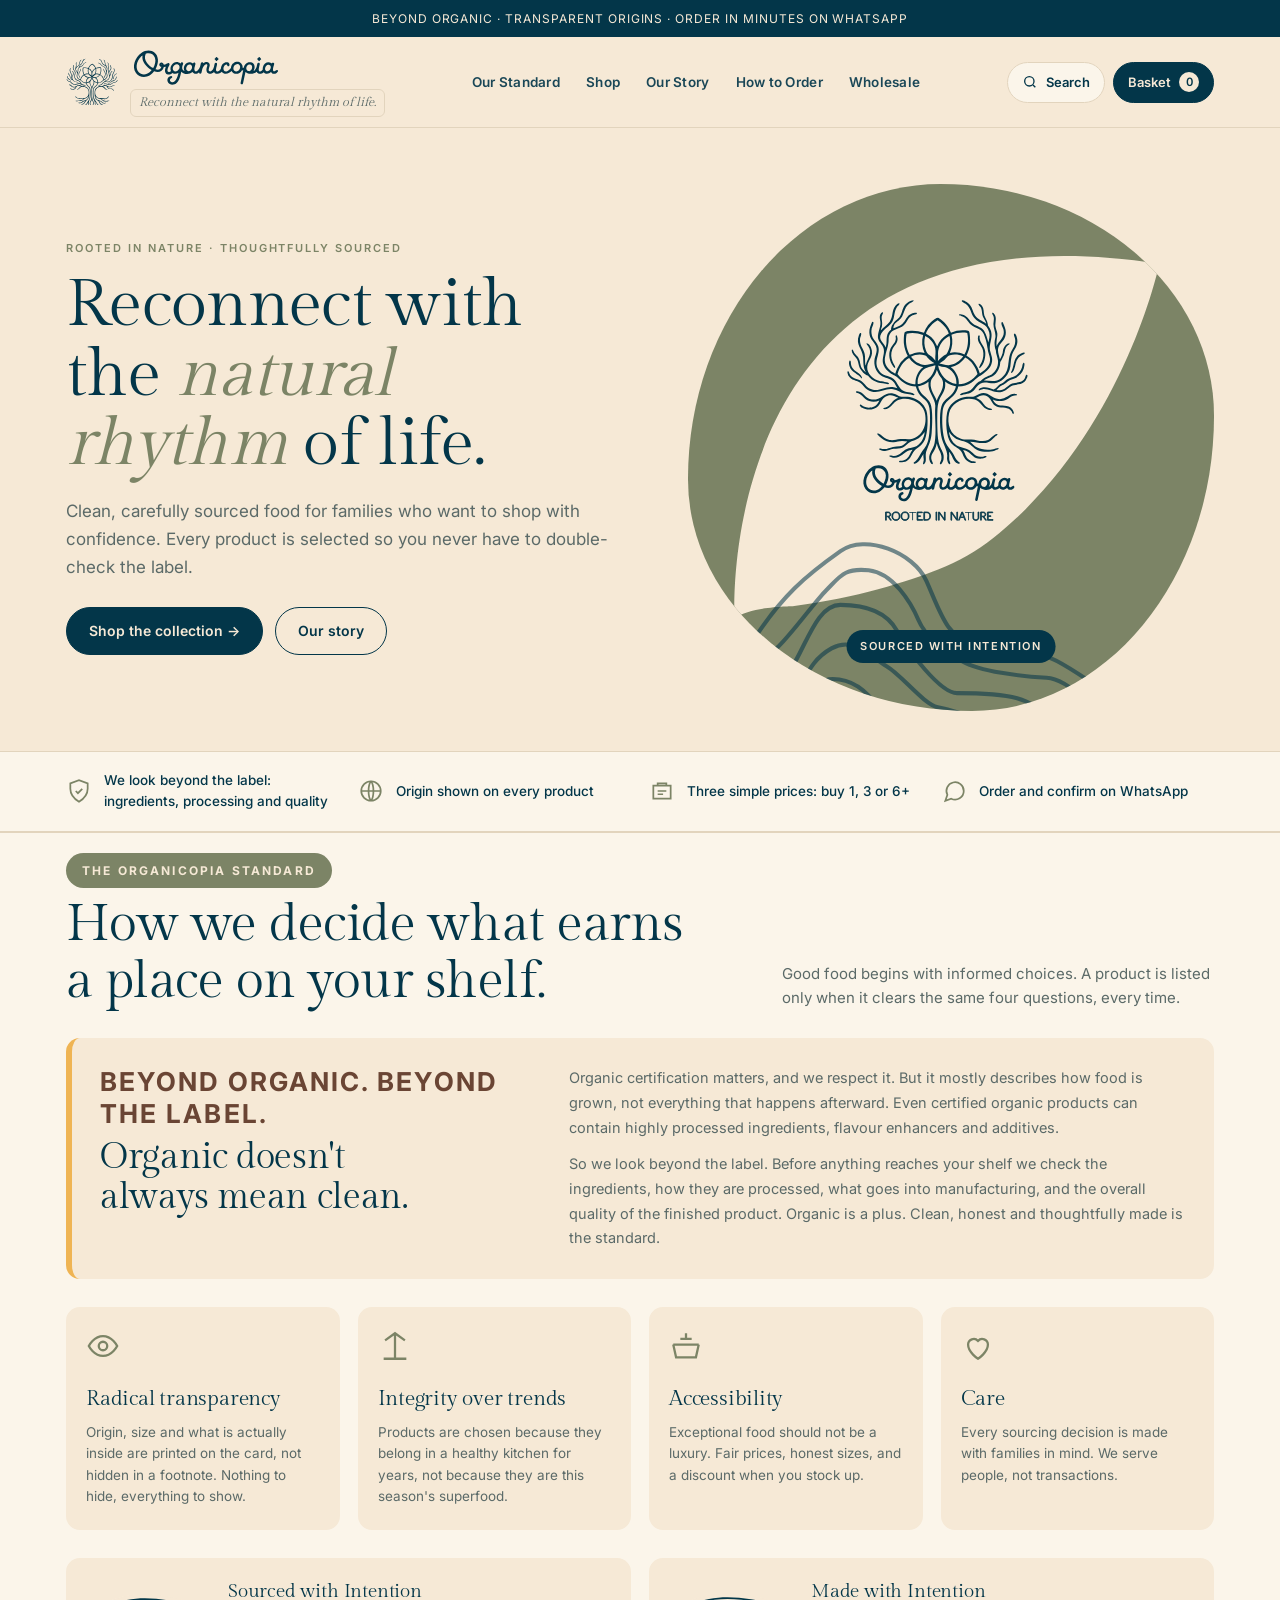
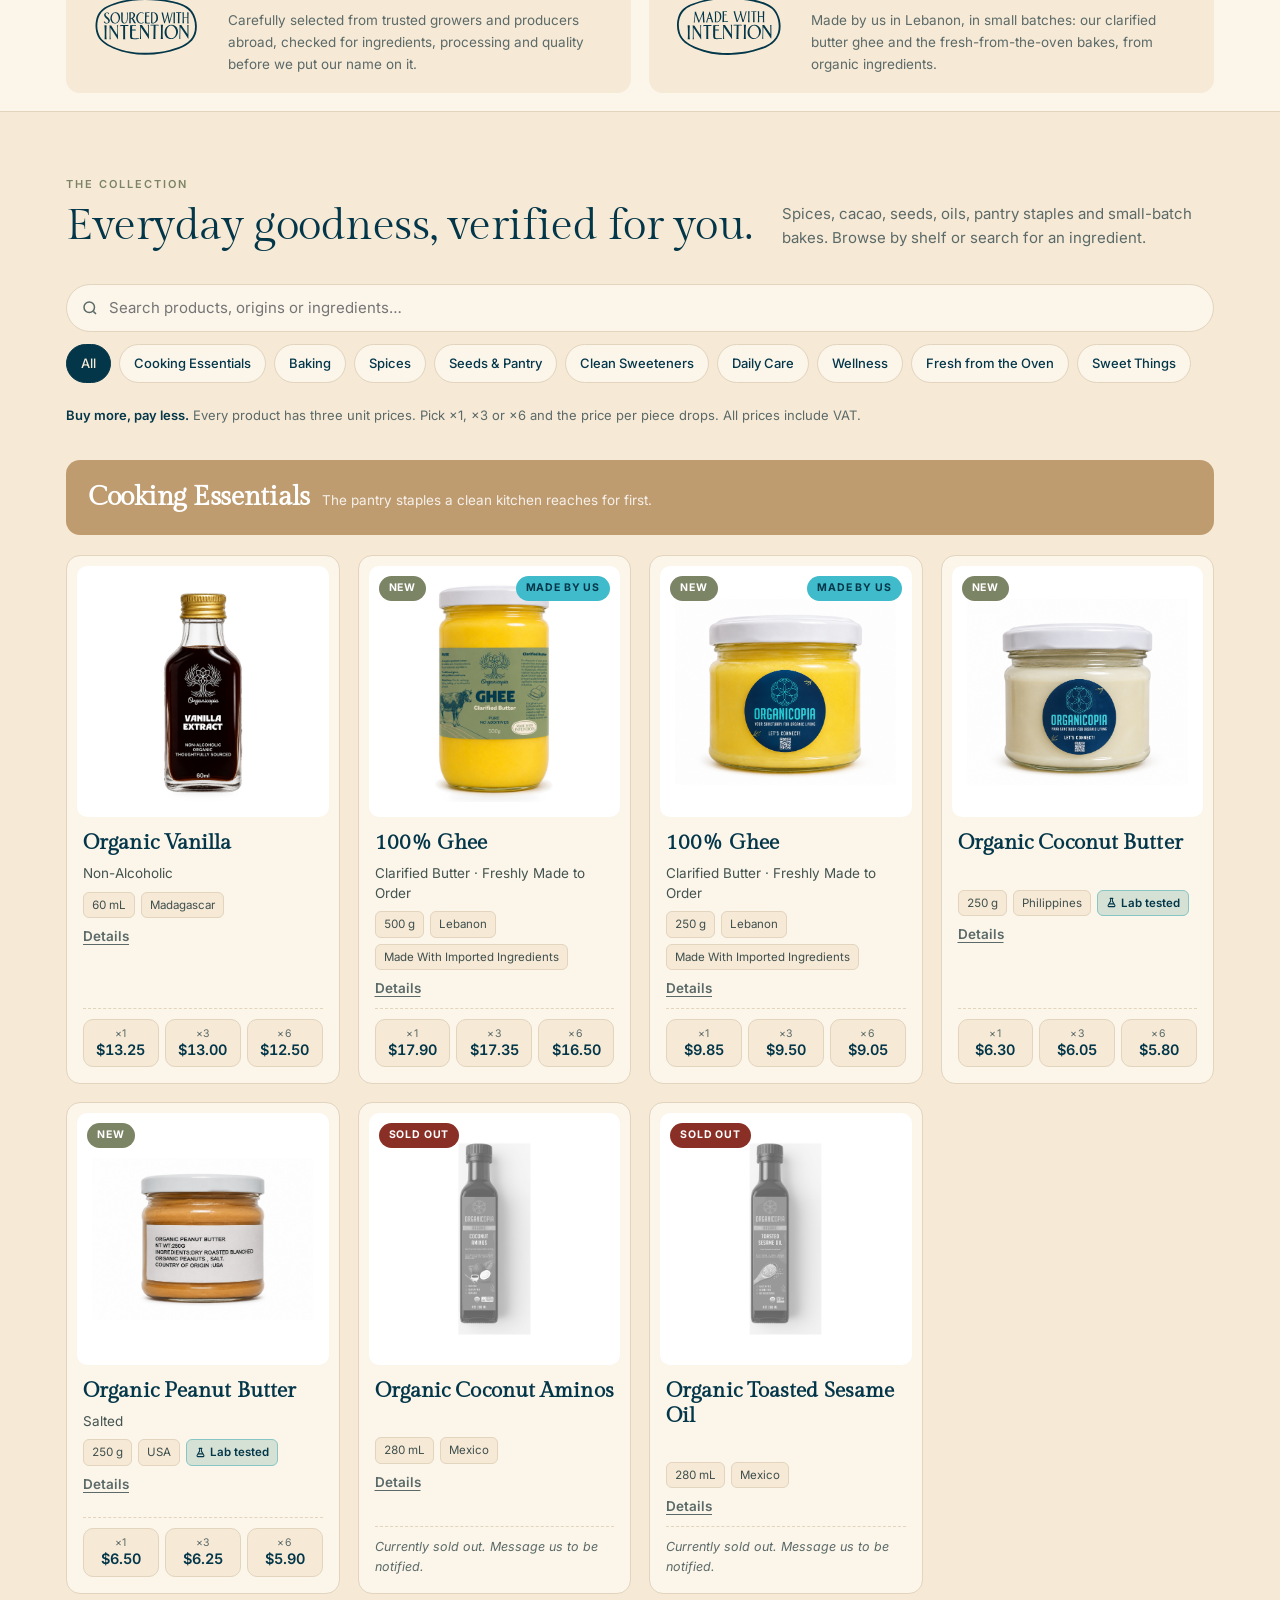
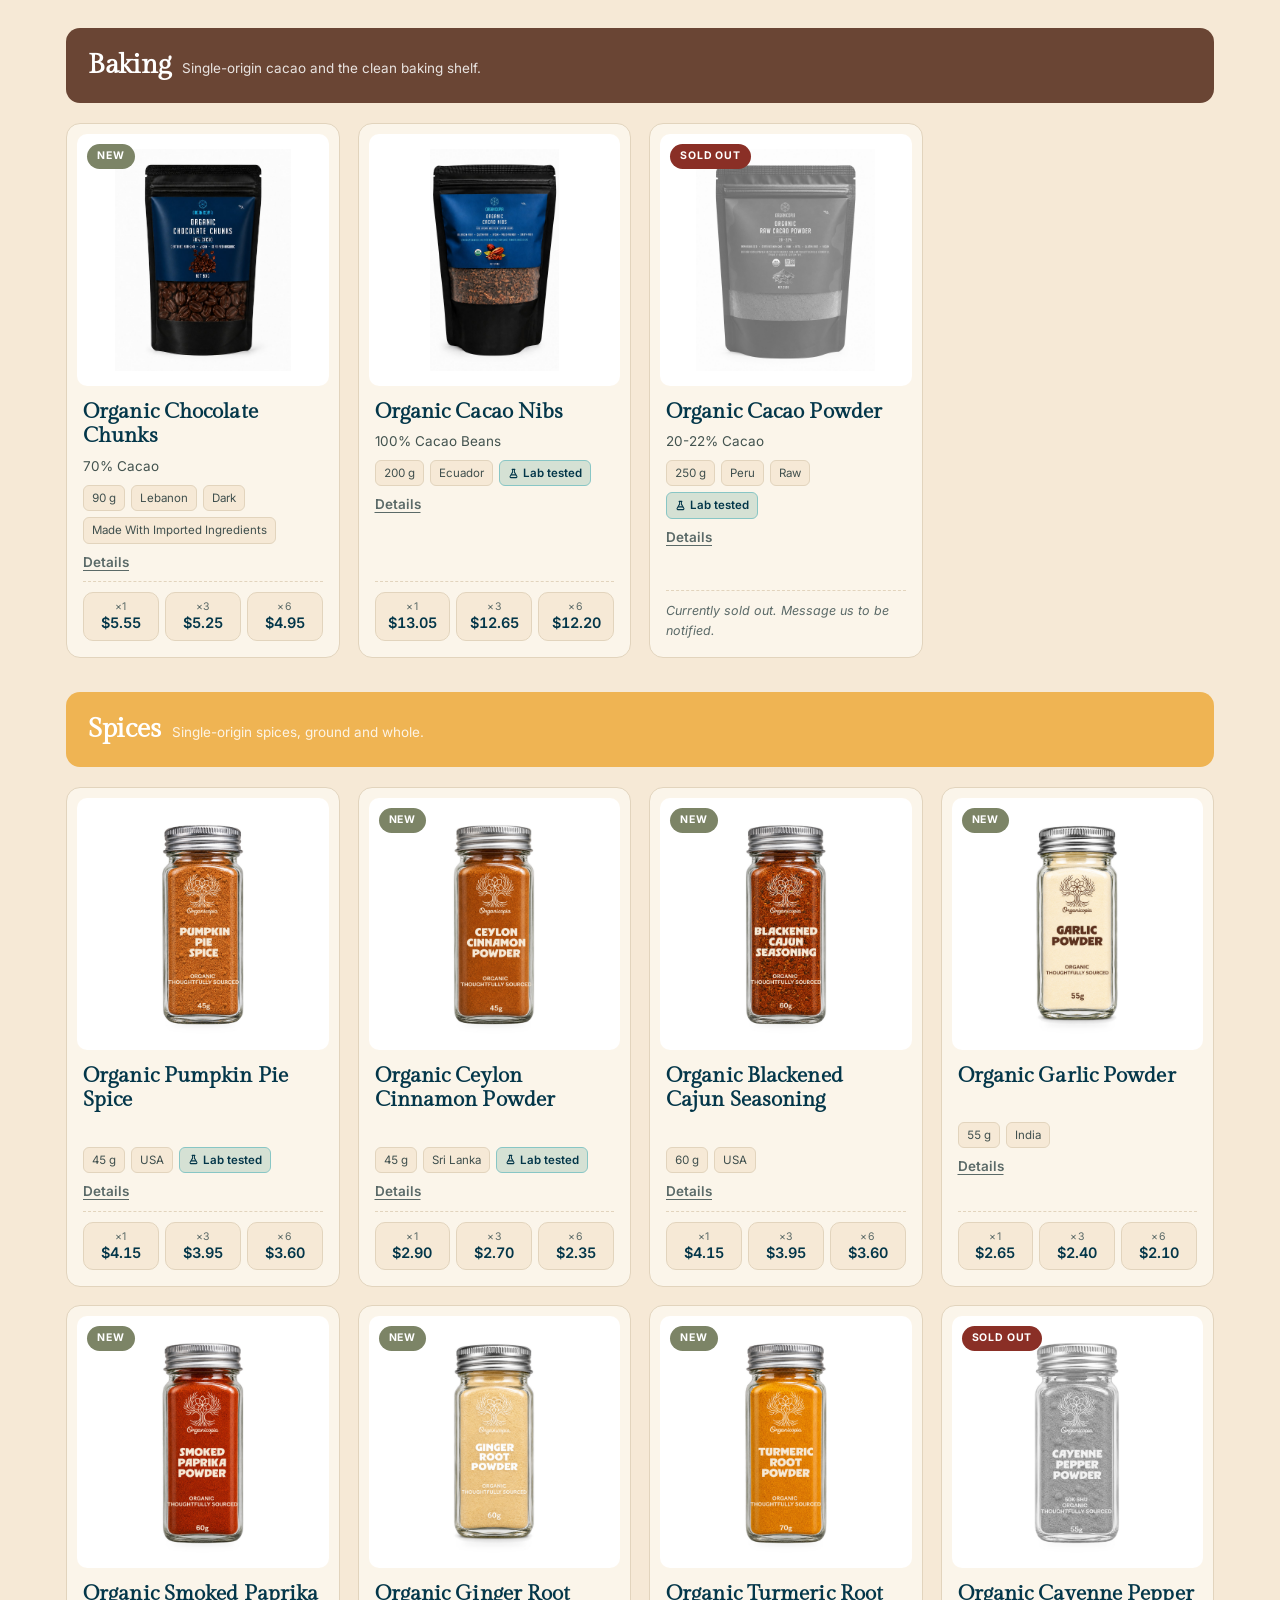
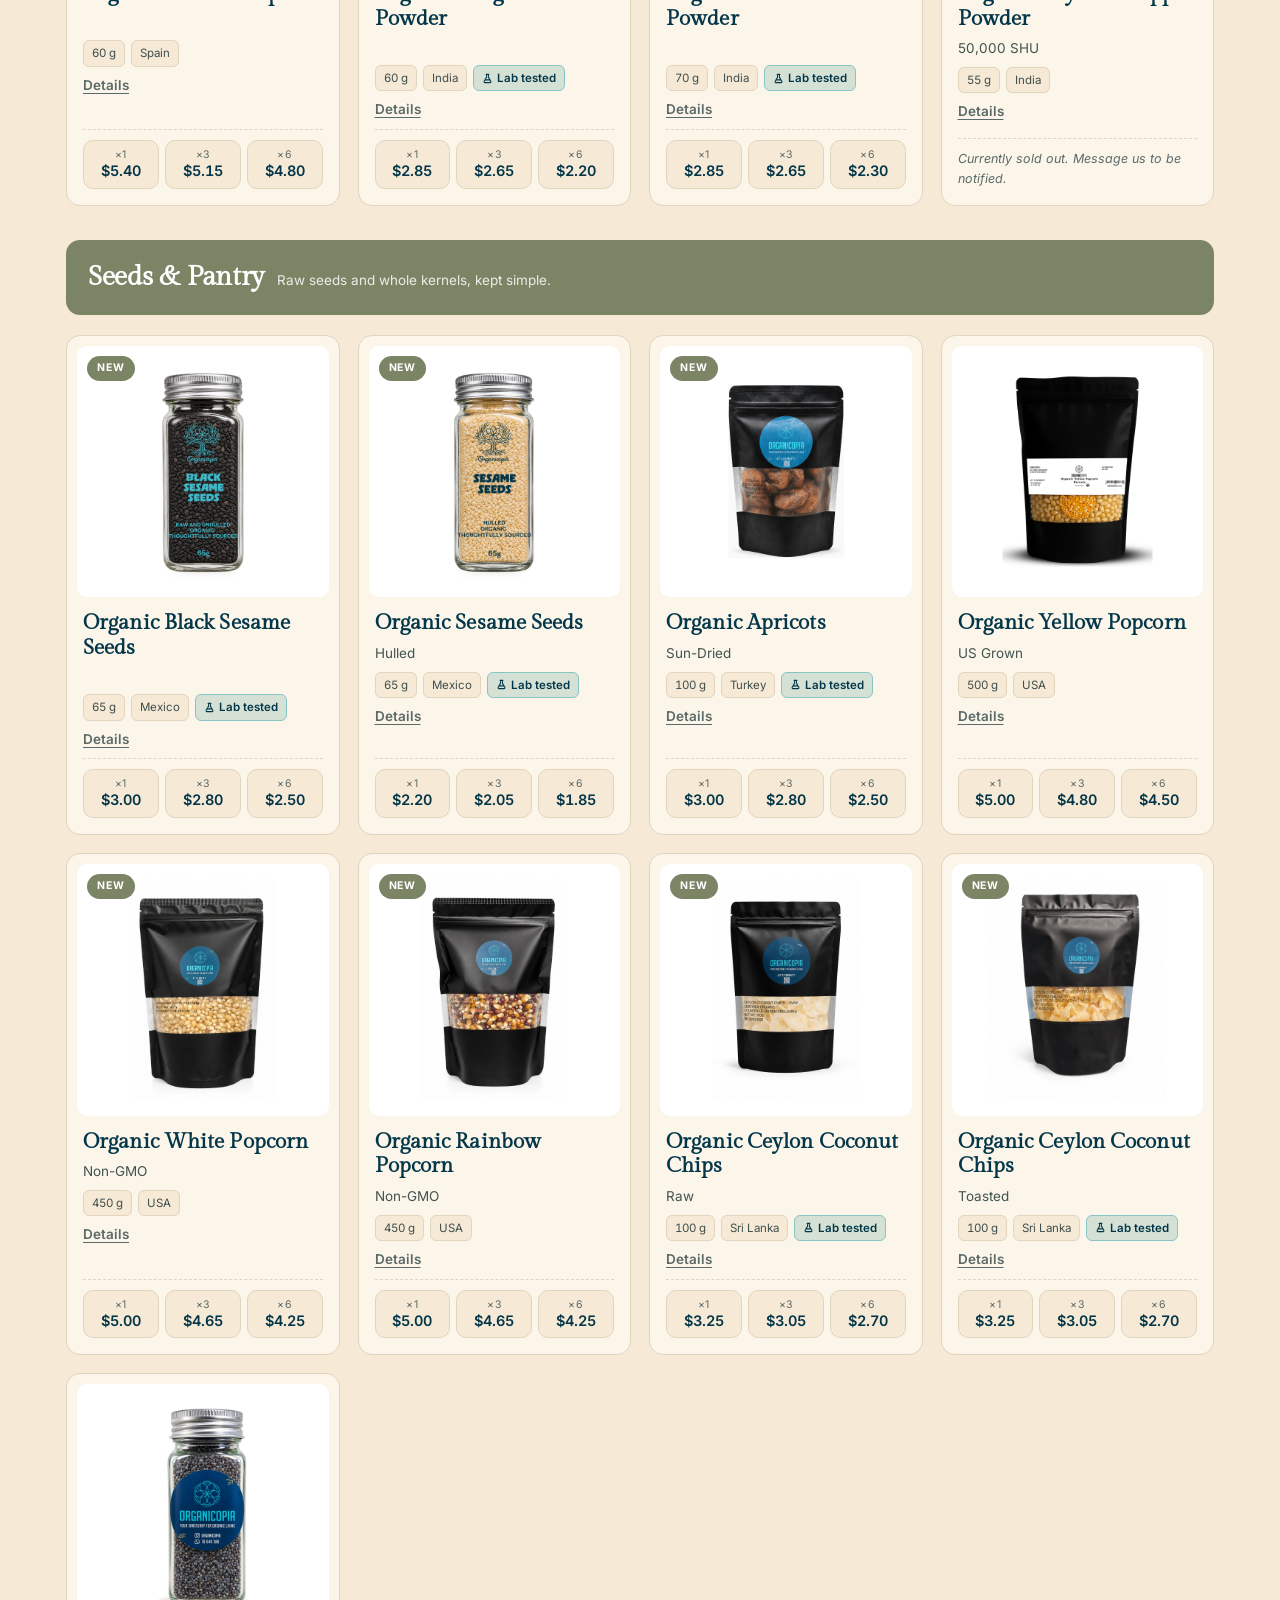
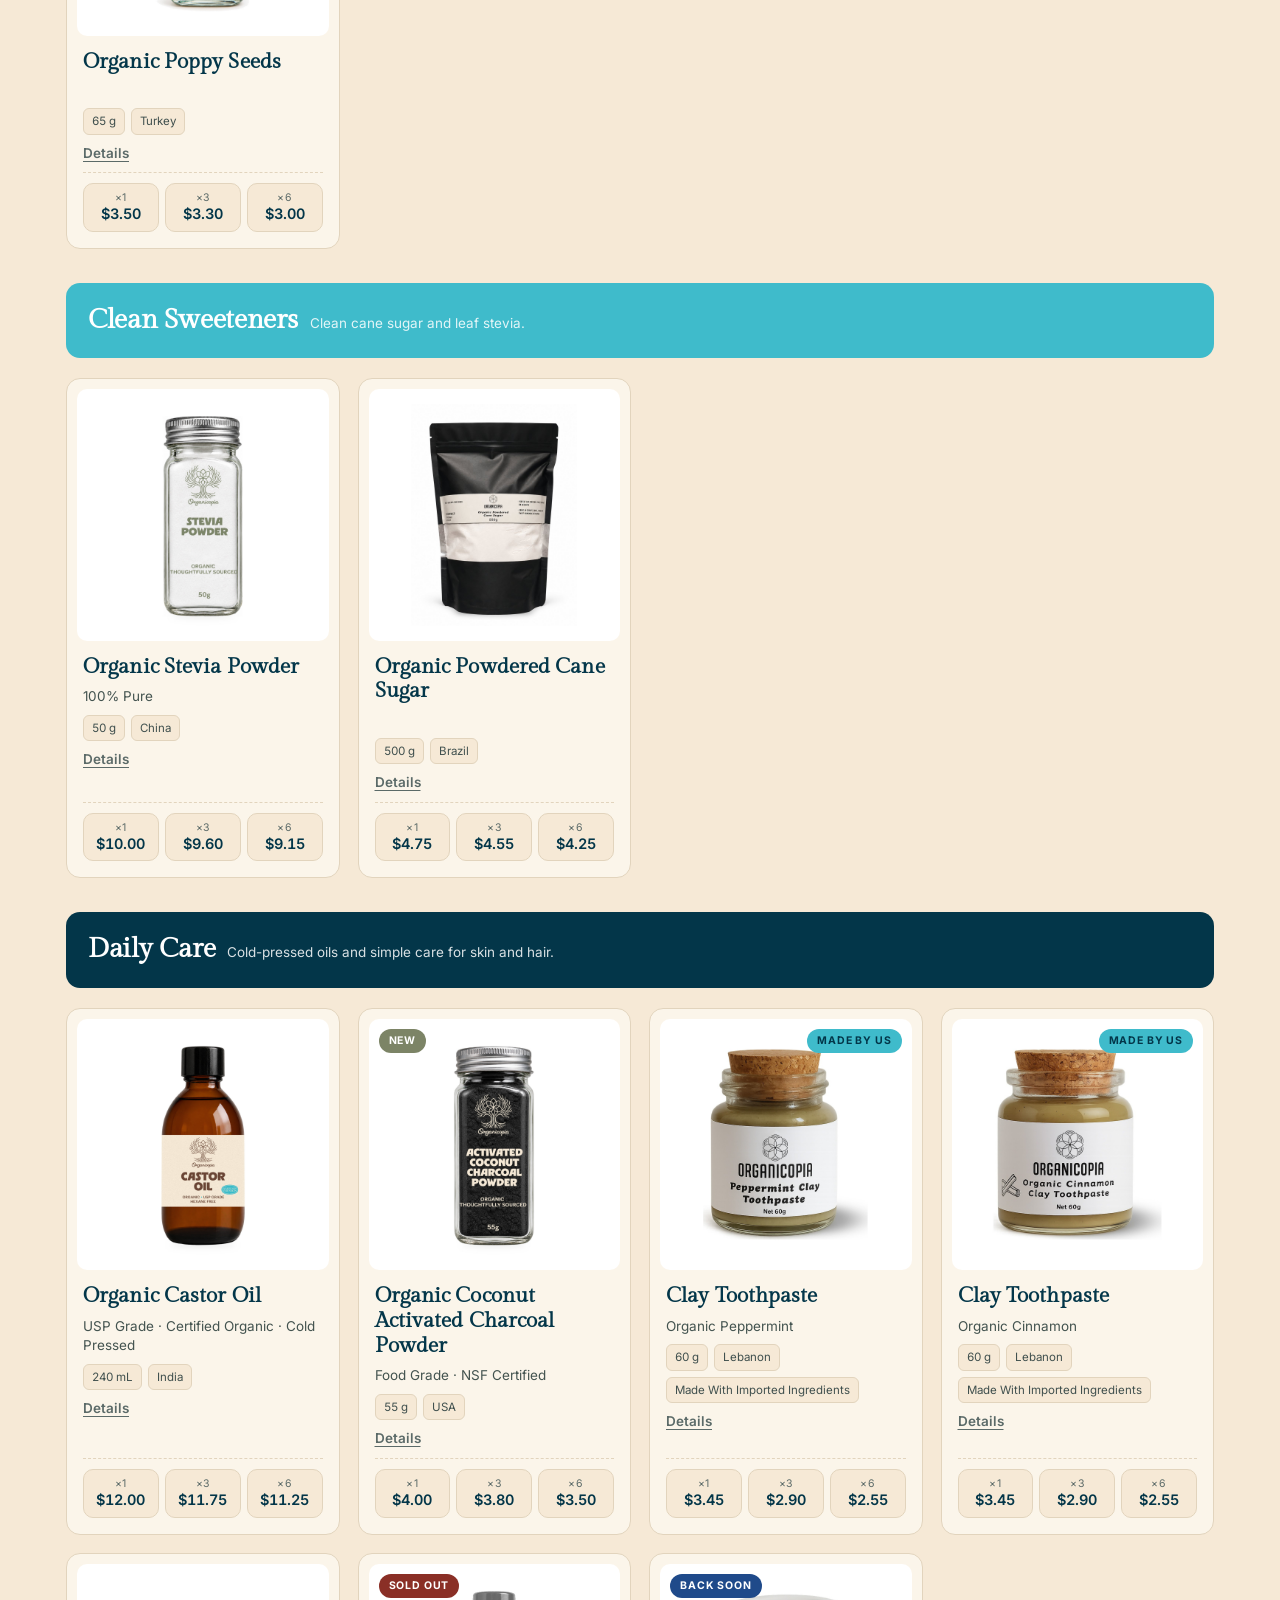
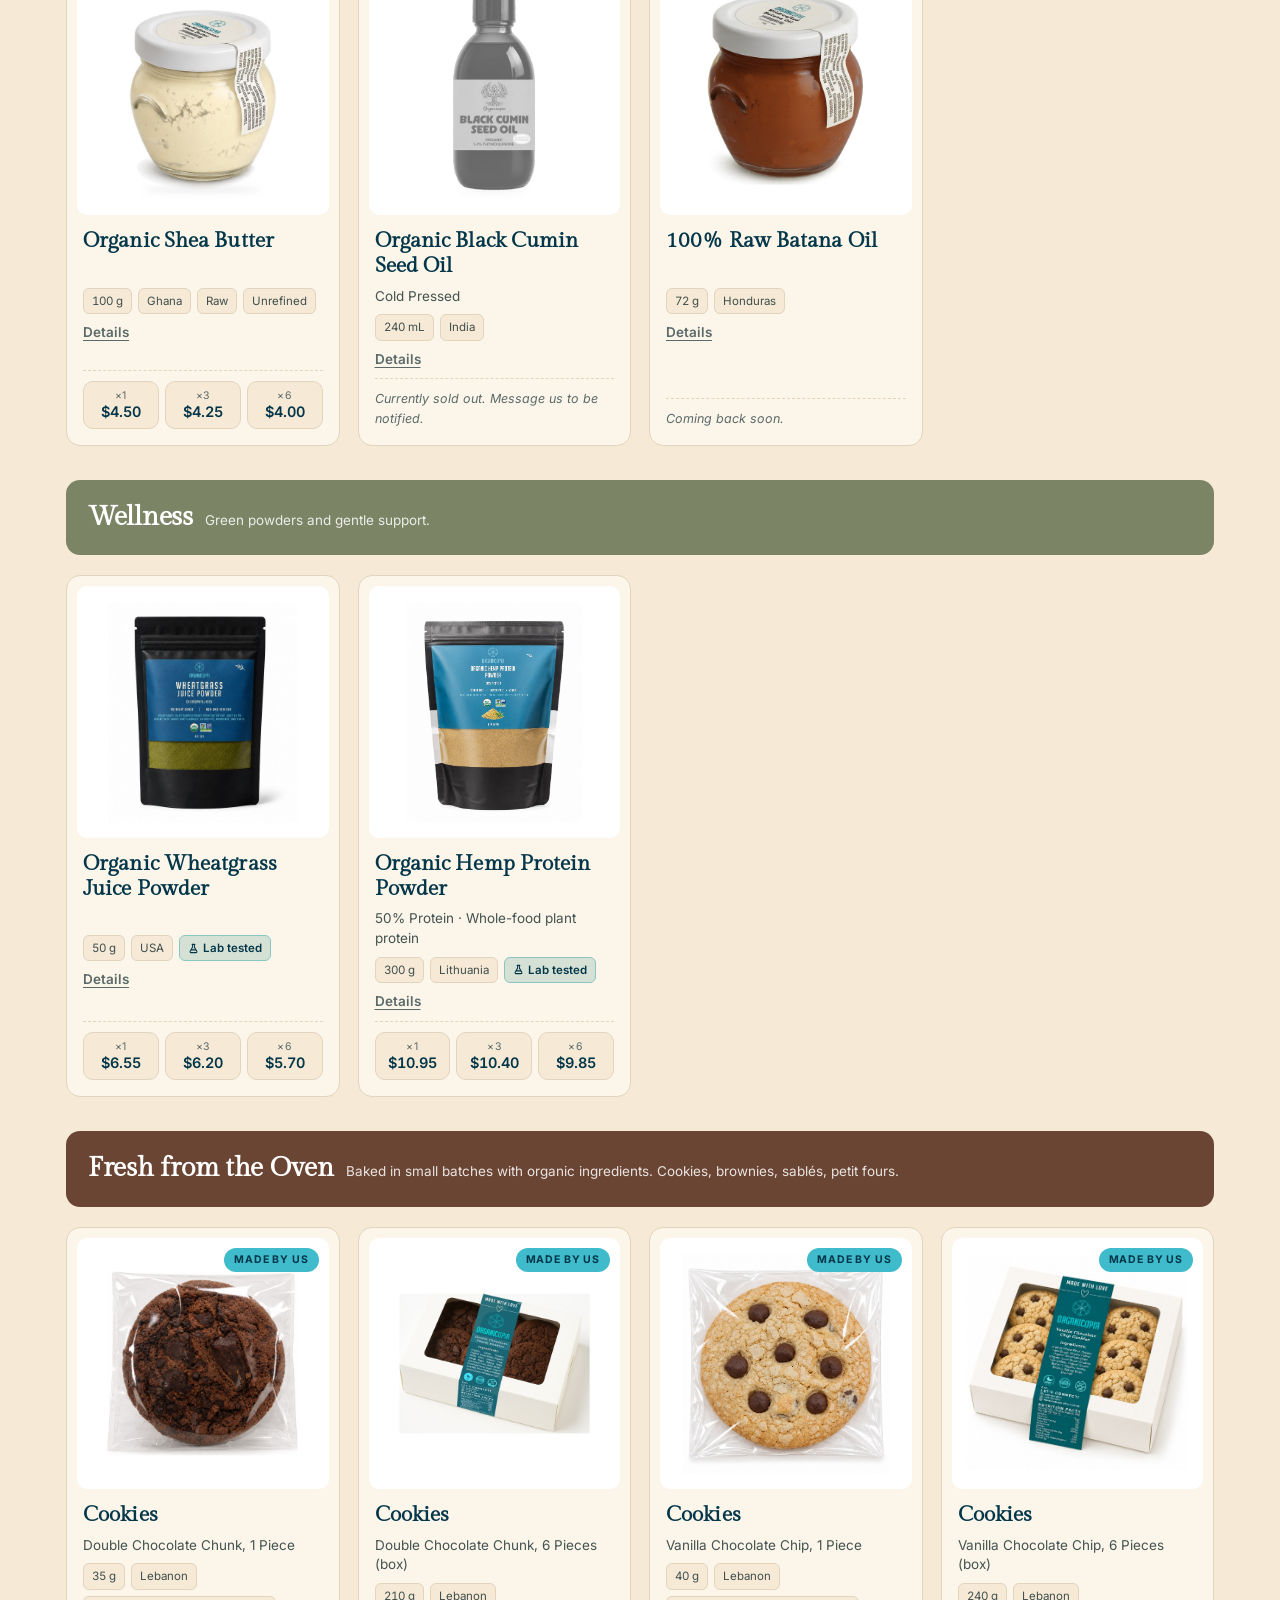
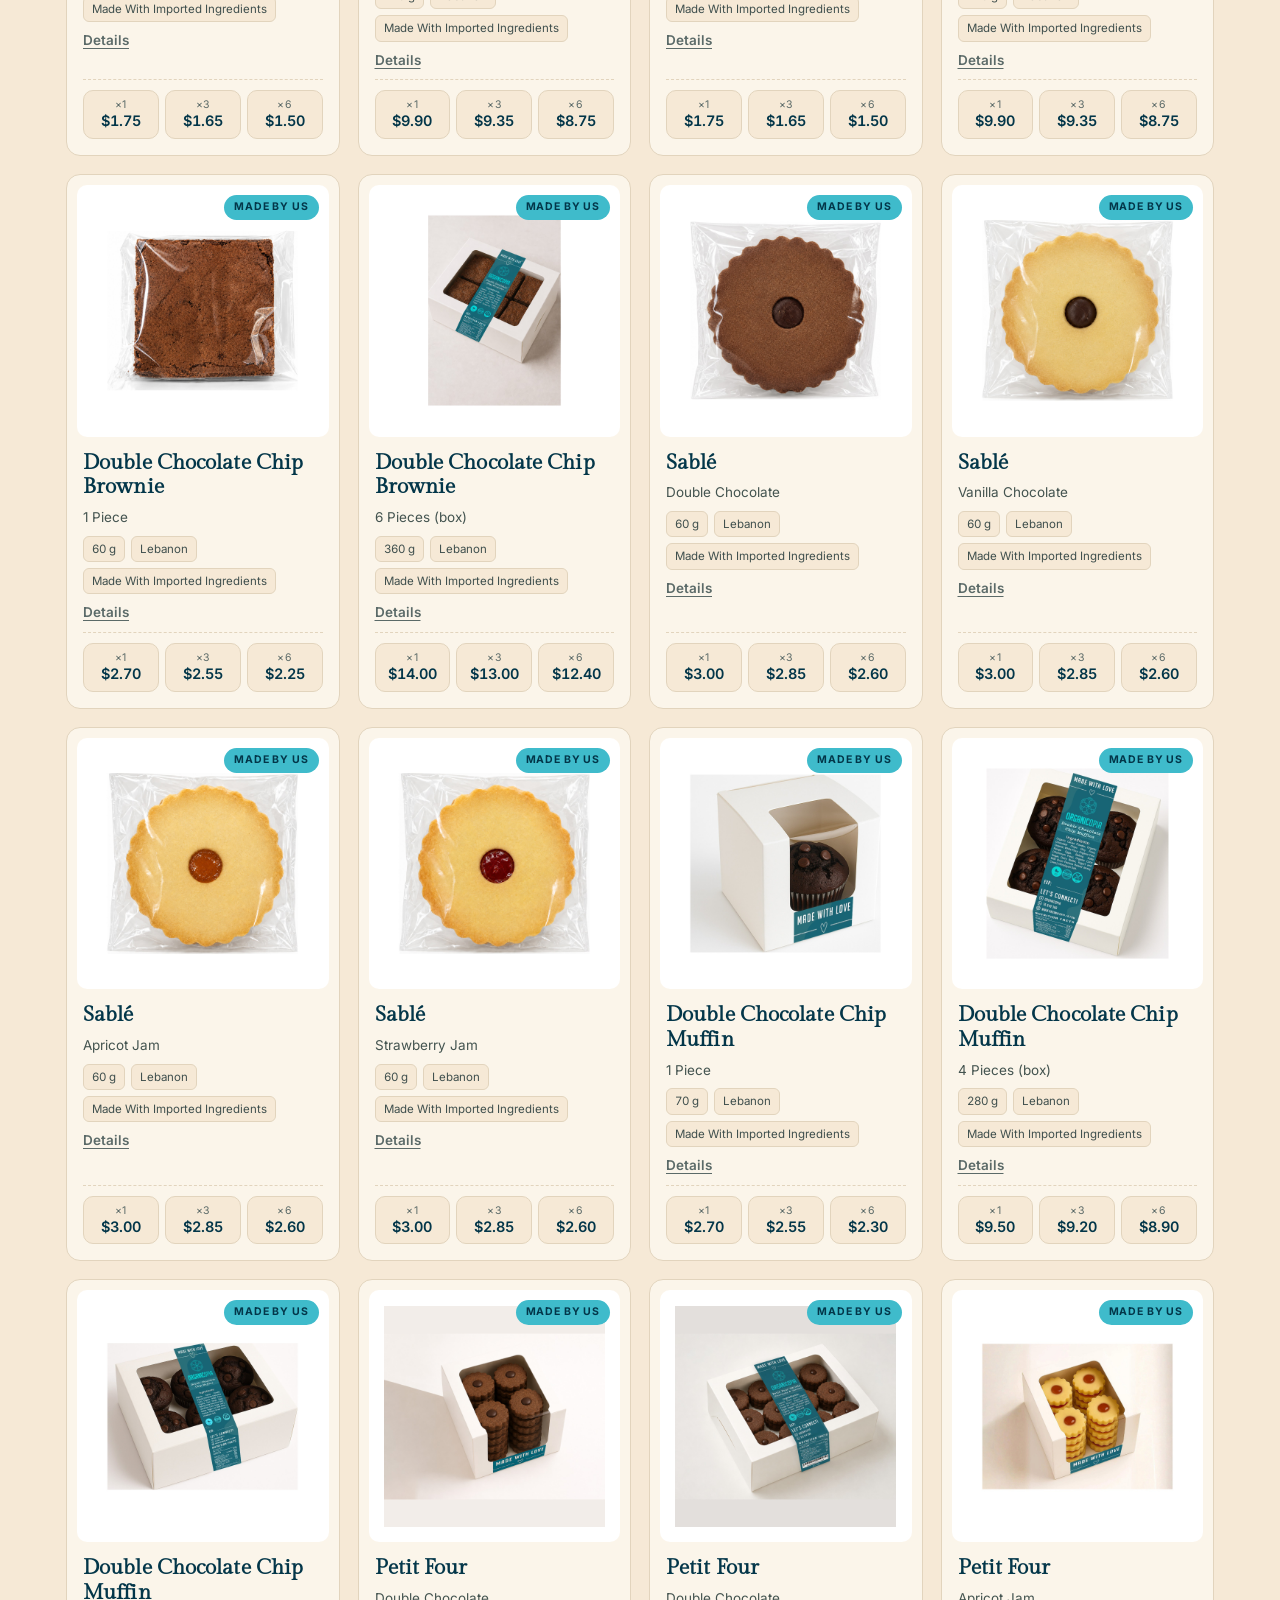
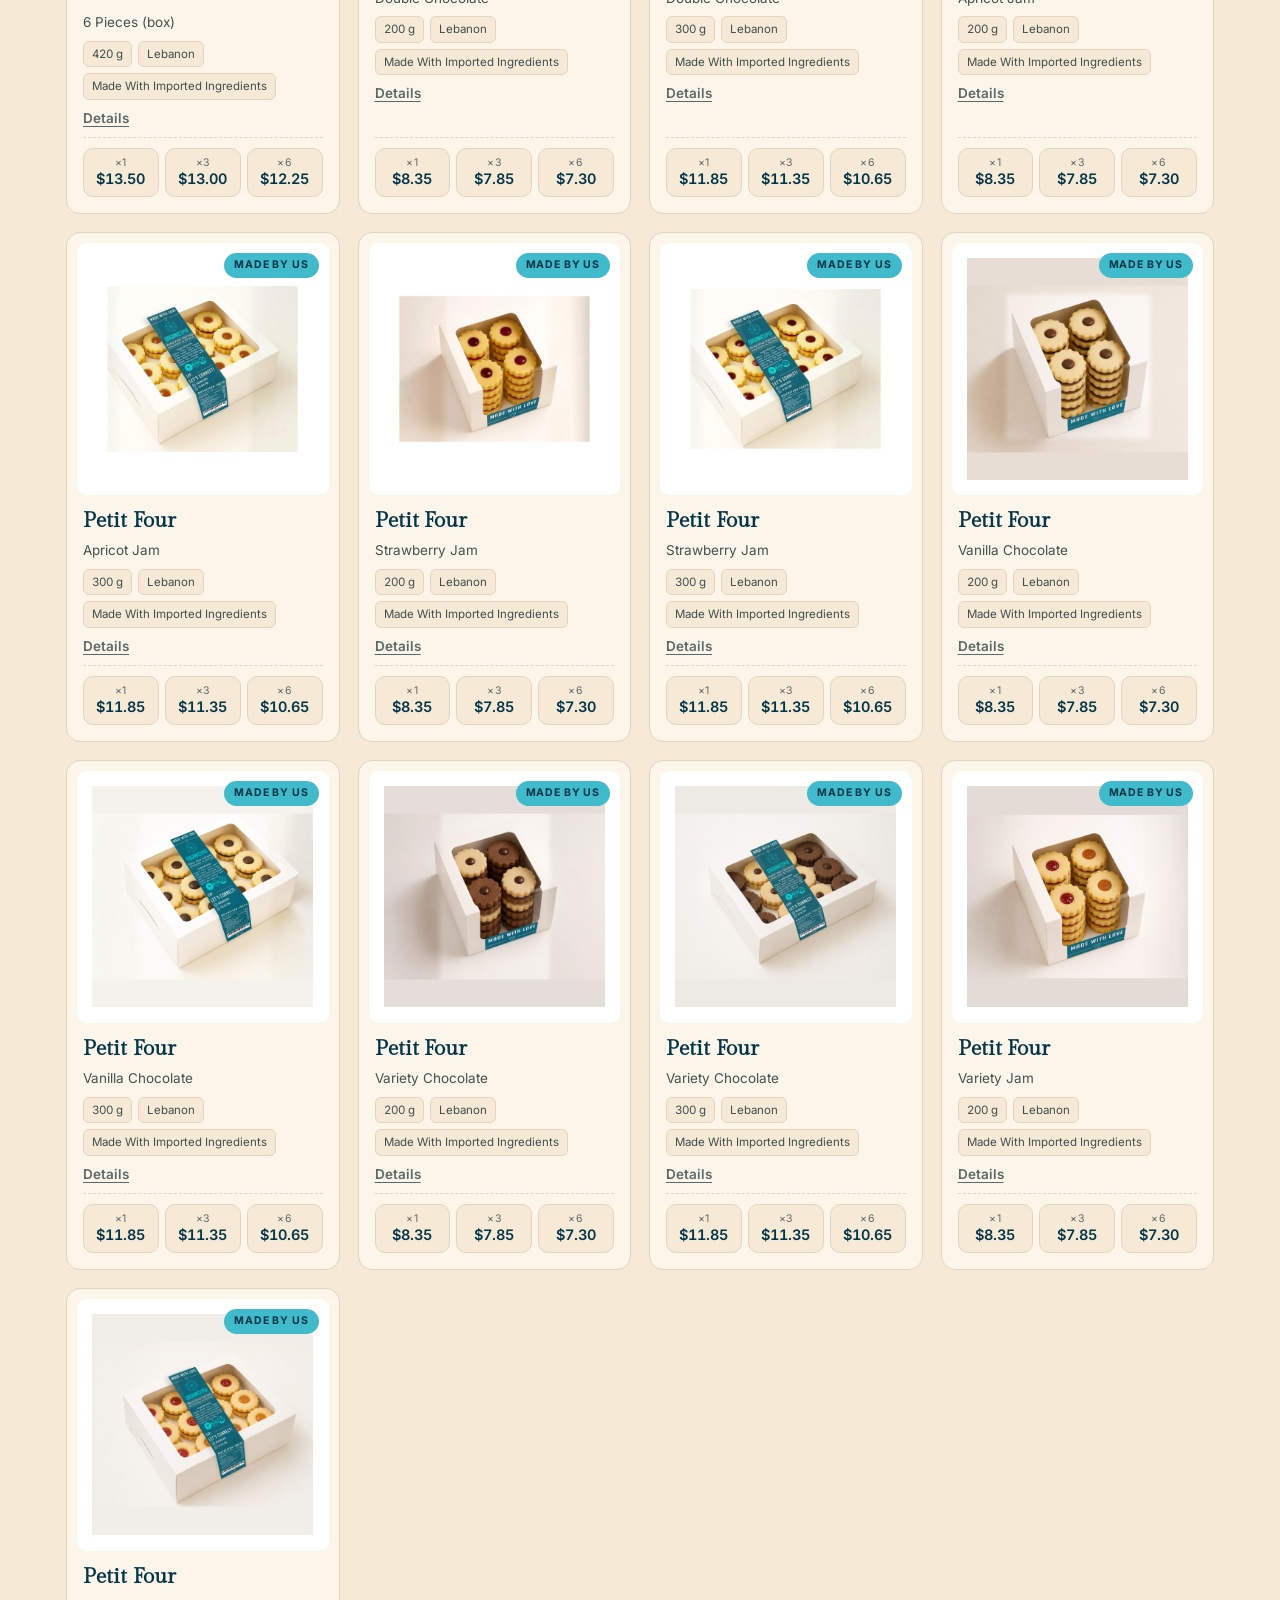
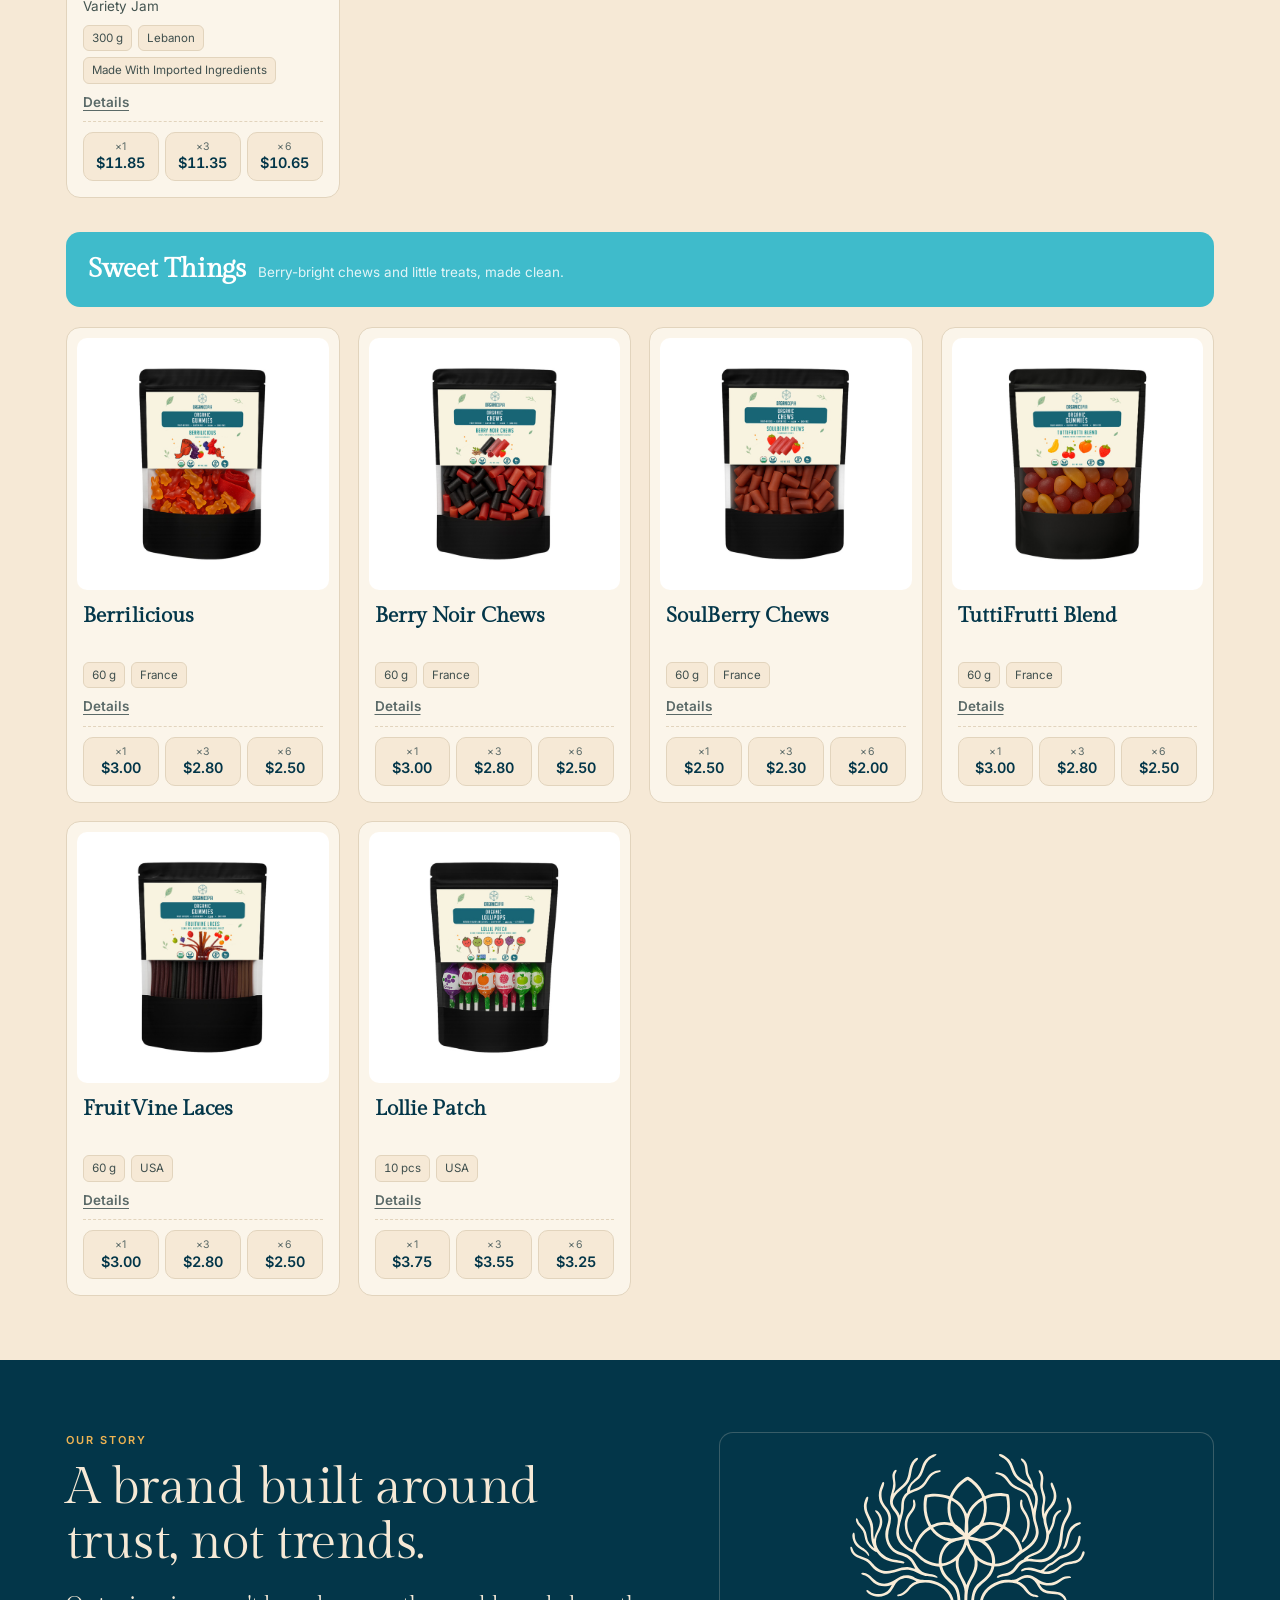
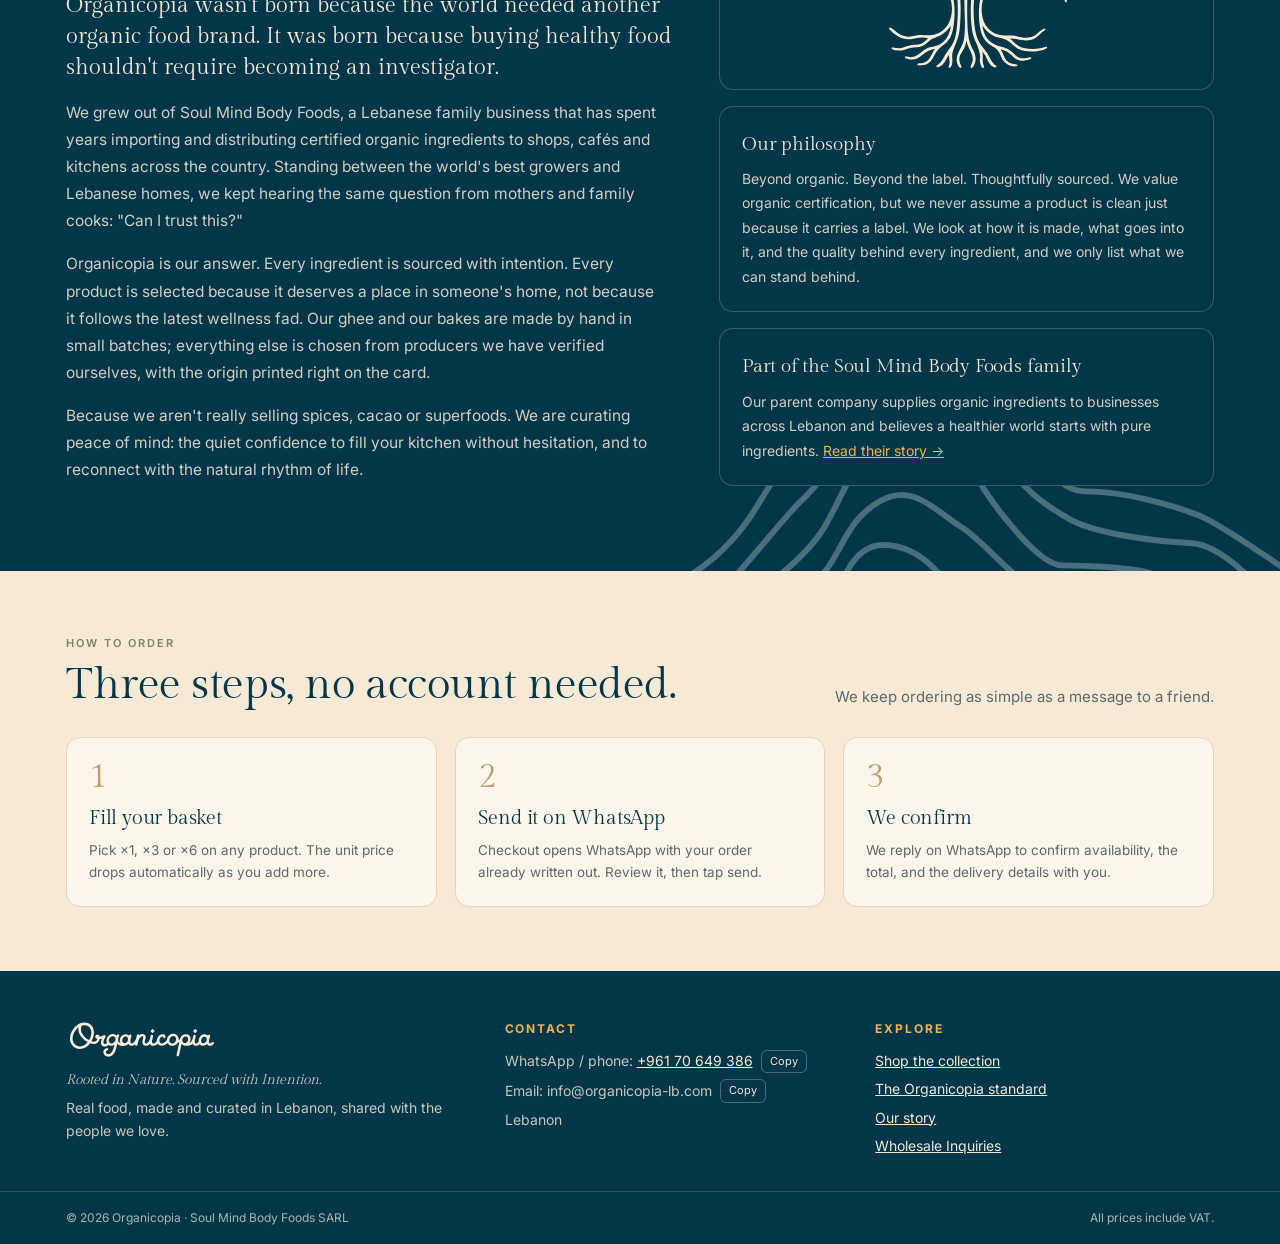
==== commit 4fe2ab61: "Product text: bolder 21px names, larger darker descriptor and tags (option A) Co-Authored-By: Claude" ====
--- a/index.html
+++ b/index.html
@@ -24,7 +24,7 @@
 <link rel="preconnect" href="https://fonts.googleapis.com">
 <link rel="preconnect" href="https://fonts.gstatic.com" crossorigin>
 <link rel="stylesheet" href="https://fonts.googleapis.com/css2?family=Gilda+Display&family=Inter:wght@400;500;600;700&display=swap">
-<link rel="stylesheet" href="style.css?v=23">
+<link rel="stylesheet" href="style.css?v=24">
 </head>
 <body>
 
@@ -177,6 +177,6 @@
 
 <div class="toast" id="toast" role="status"></div>
 
-<script src="app.js?v=23"></script>
+<script src="app.js?v=24"></script>
 </body>
 </html>
--- a/style.css
+++ b/style.css
@@ -131,17 +131,19 @@
 .badge.made{left:auto;right:10px;background:var(--aqua);color:var(--navy)}
 .card.is-oos .photo img{filter:grayscale(1);opacity:.6}
 .card .body{padding:14px 16px 16px;display:flex;flex-direction:column;gap:8px;flex:1}
-.card h4{font-family:var(--display);font-size:19px;line-height:1.2;margin:0;font-weight:400}
+.card h4{font-family:var(--display);font-size:21px;line-height:1.18;margin:0;font-weight:700;color:var(--fg);letter-spacing:.005em}
 .namebtn{all:unset;cursor:pointer;color:inherit;font:inherit;text-decoration-color:transparent;text-decoration-line:underline;text-underline-offset:4px;transition:text-decoration-color .15s}
 .namebtn:hover,.namebtn:focus-visible{text-decoration-color:currentColor}
-.card .sub{font-size:12.5px;color:var(--muted);margin:0;min-height:1.3em}
+.card .sub{font-size:13.5px;line-height:1.45;color:#43534f;margin:0;min-height:1.3em}
+:root[data-theme="dark"] .card .sub,:root[data-theme="dark"] .tag{color:#d3dcd9}
+@media (prefers-color-scheme: dark){:root:not([data-theme="light"]) .card .sub,:root:not([data-theme="light"]) .tag{color:#d3dcd9}}
 .tags{display:flex;flex-wrap:wrap;gap:6px}
-.tag{font-size:11px;background:var(--bg);border:1px solid var(--line);border-radius:6px;padding:2px 7px;color:var(--muted);font-variant-numeric:tabular-nums}
+.tag{font-size:11.5px;background:var(--bg);border:1px solid var(--line);border-radius:6px;padding:3px 8px;color:#3f4f4d;font-variant-numeric:tabular-nums}
 .tag.lab{display:inline-flex;align-items:center;gap:4px;background:color-mix(in srgb,var(--aqua) 18%,var(--bg));border-color:color-mix(in srgb,var(--aqua) 55%,var(--line));color:var(--fg);font-weight:600}
 .tag.lab svg{width:11px;height:11px}
 .labnote{display:flex;gap:8px;align-items:flex-start;font-size:13px;margin:10px 0 0;padding:10px 12px;border-radius:10px;background:color-mix(in srgb,var(--aqua) 14%,var(--bg))}
 .labnote svg{width:16px;height:16px;flex:none;margin-top:2px}
-.card .details{align-self:flex-start;background:none;border:0;padding:0;font-size:12.5px;font-weight:600;text-decoration:underline;text-underline-offset:3px;color:var(--muted)}
+.card .details{align-self:flex-start;background:none;border:0;padding:0;font-size:13.5px;font-weight:600;text-decoration:underline;text-underline-offset:3px;color:var(--muted)}
 .tiers{margin-top:auto;display:grid;grid-template-columns:repeat(3,1fr);gap:6px;padding-top:10px;border-top:1px dashed var(--line)}
 .tier{border:1.5px solid var(--line);background:var(--bg);border-radius:10px;padding:8px 4px;display:flex;flex-direction:column;align-items:center;gap:2px;line-height:1.15;transition:background .15s,border-color .15s}
 .tier small{font-size:10.5px;letter-spacing:.06em;text-transform:uppercase;color:var(--muted)}
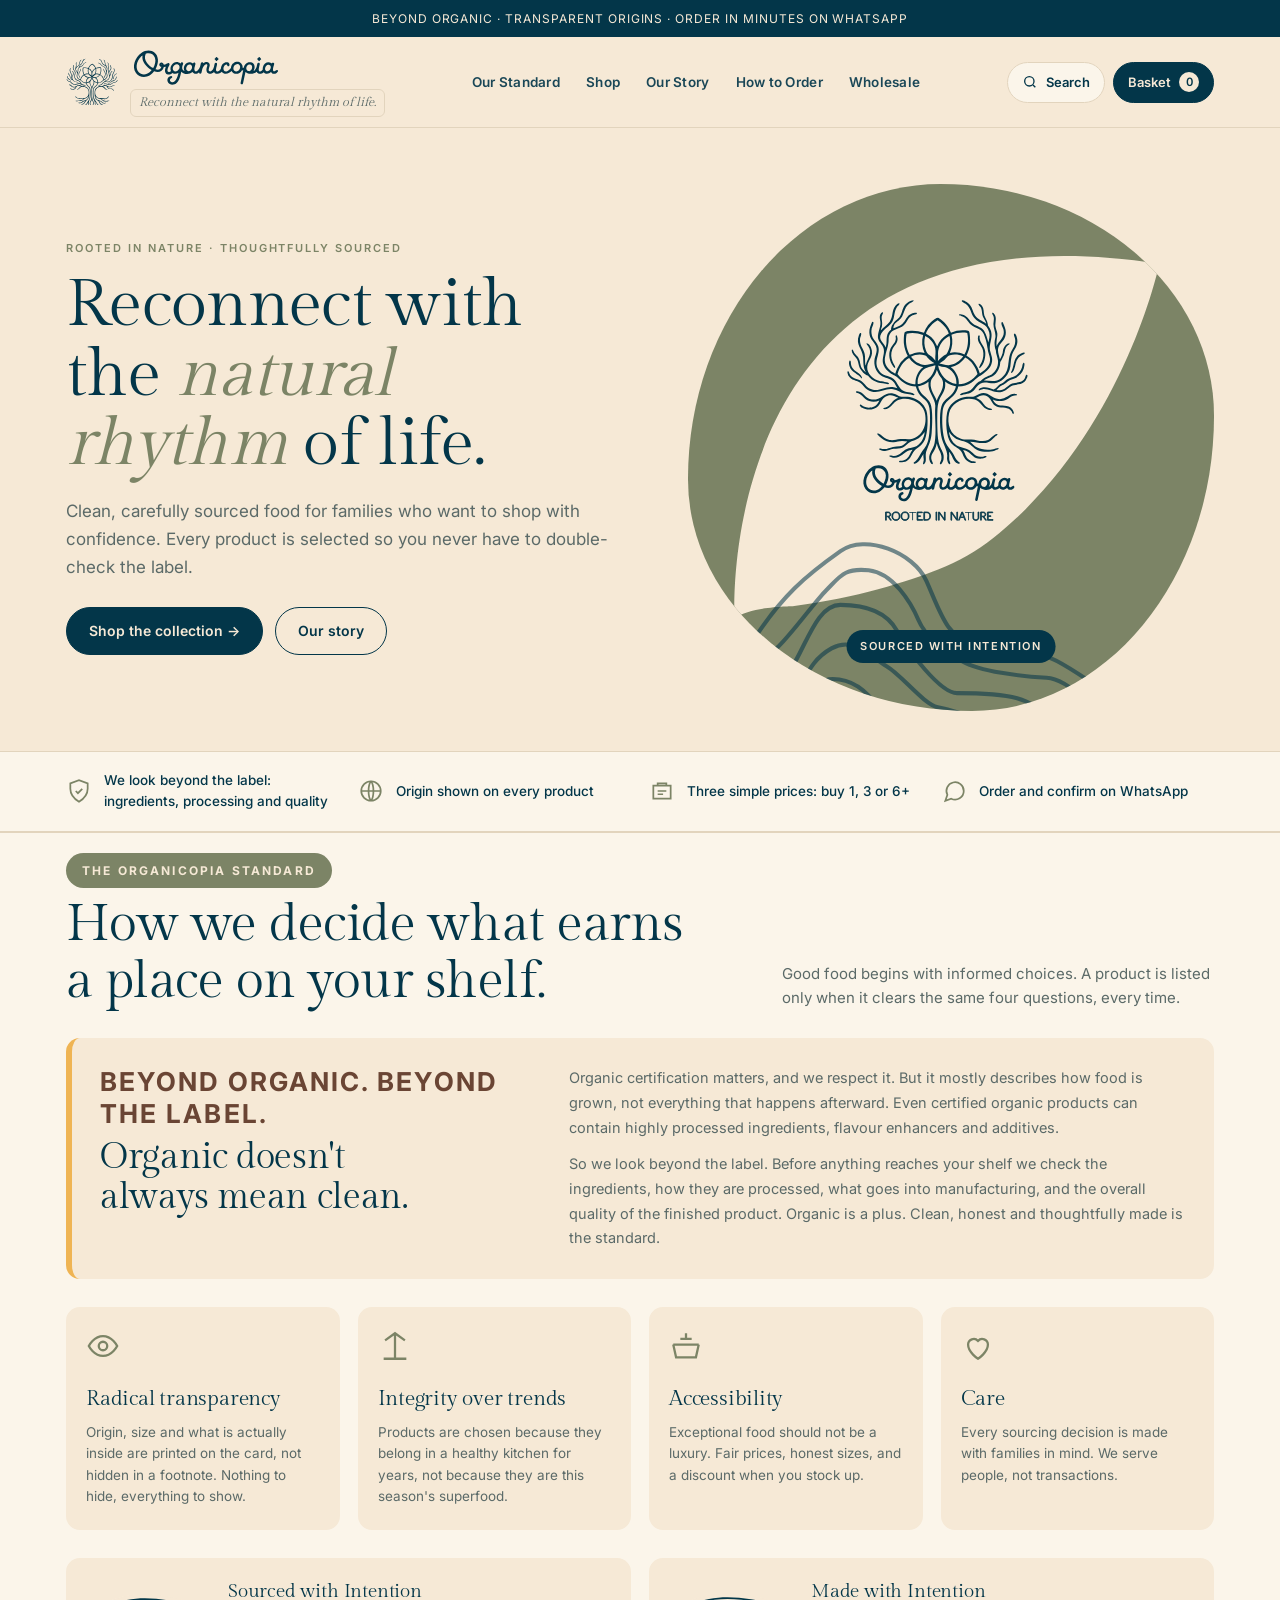
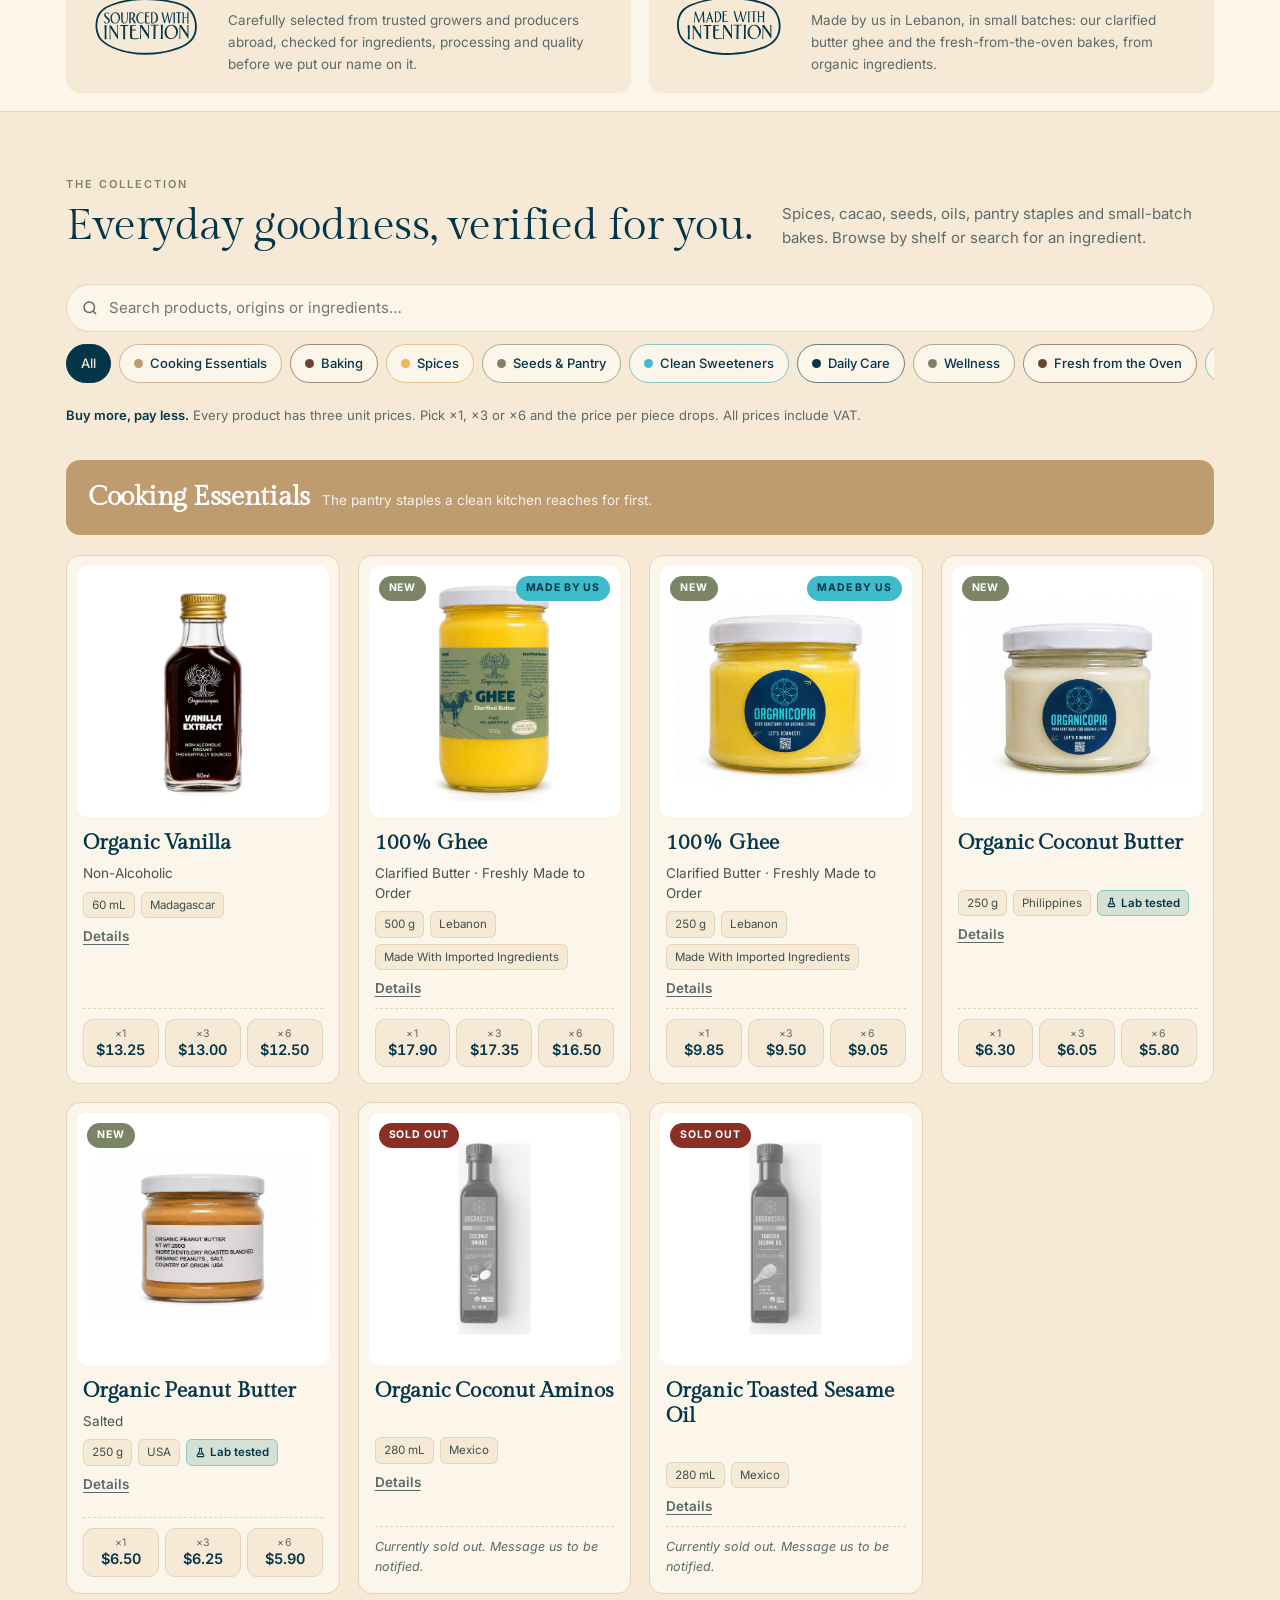
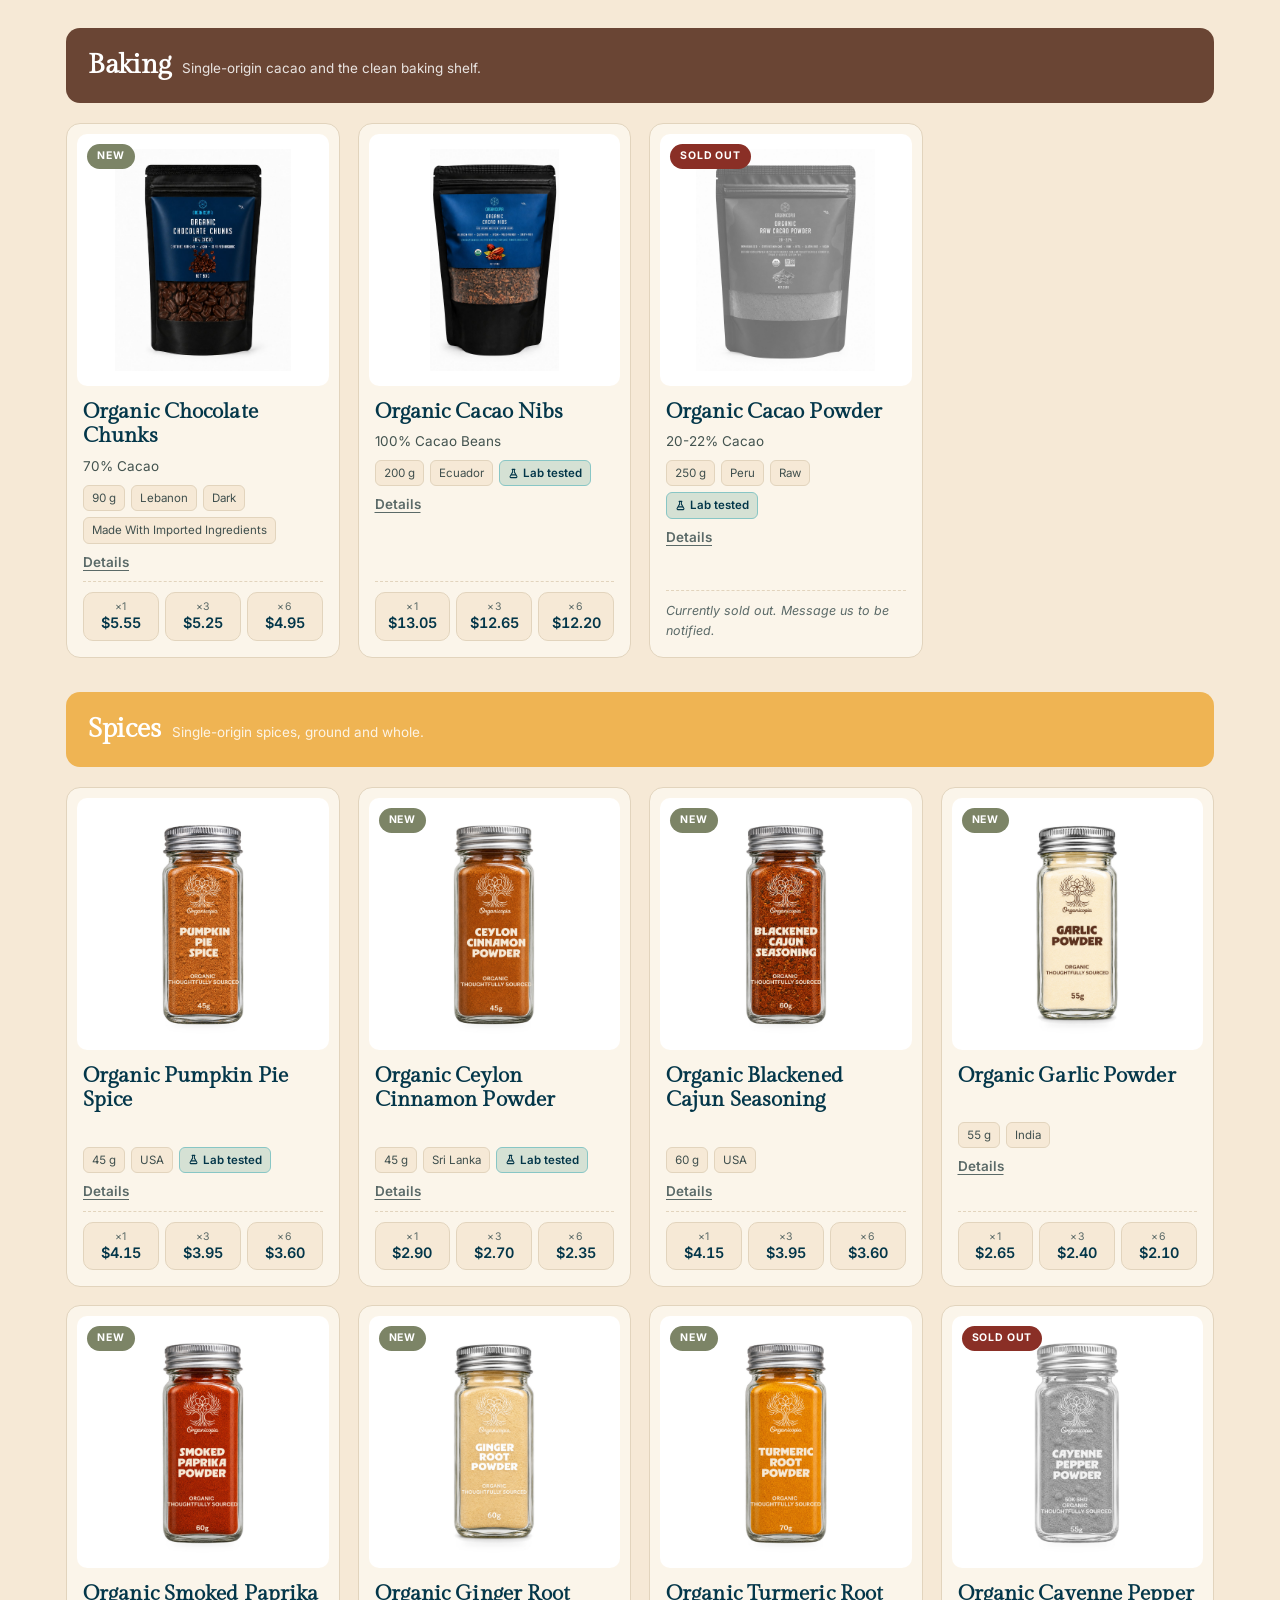
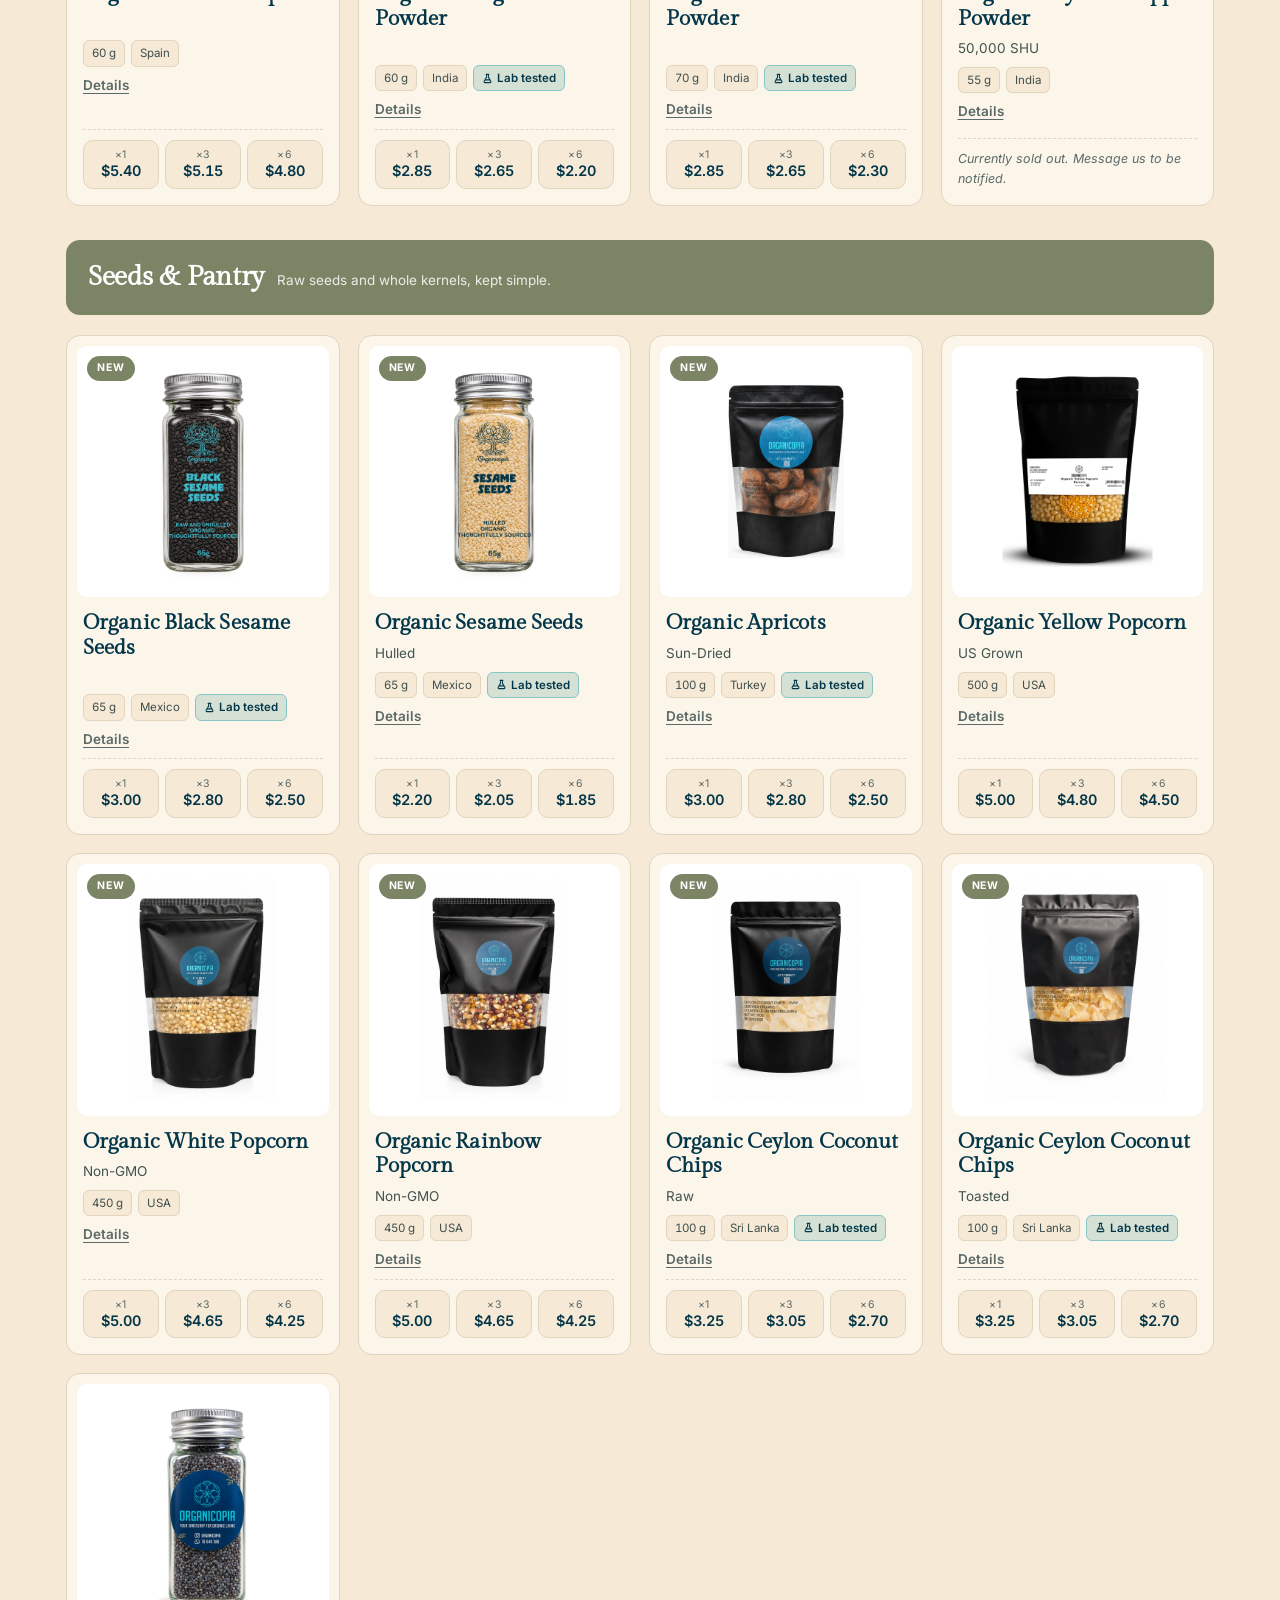
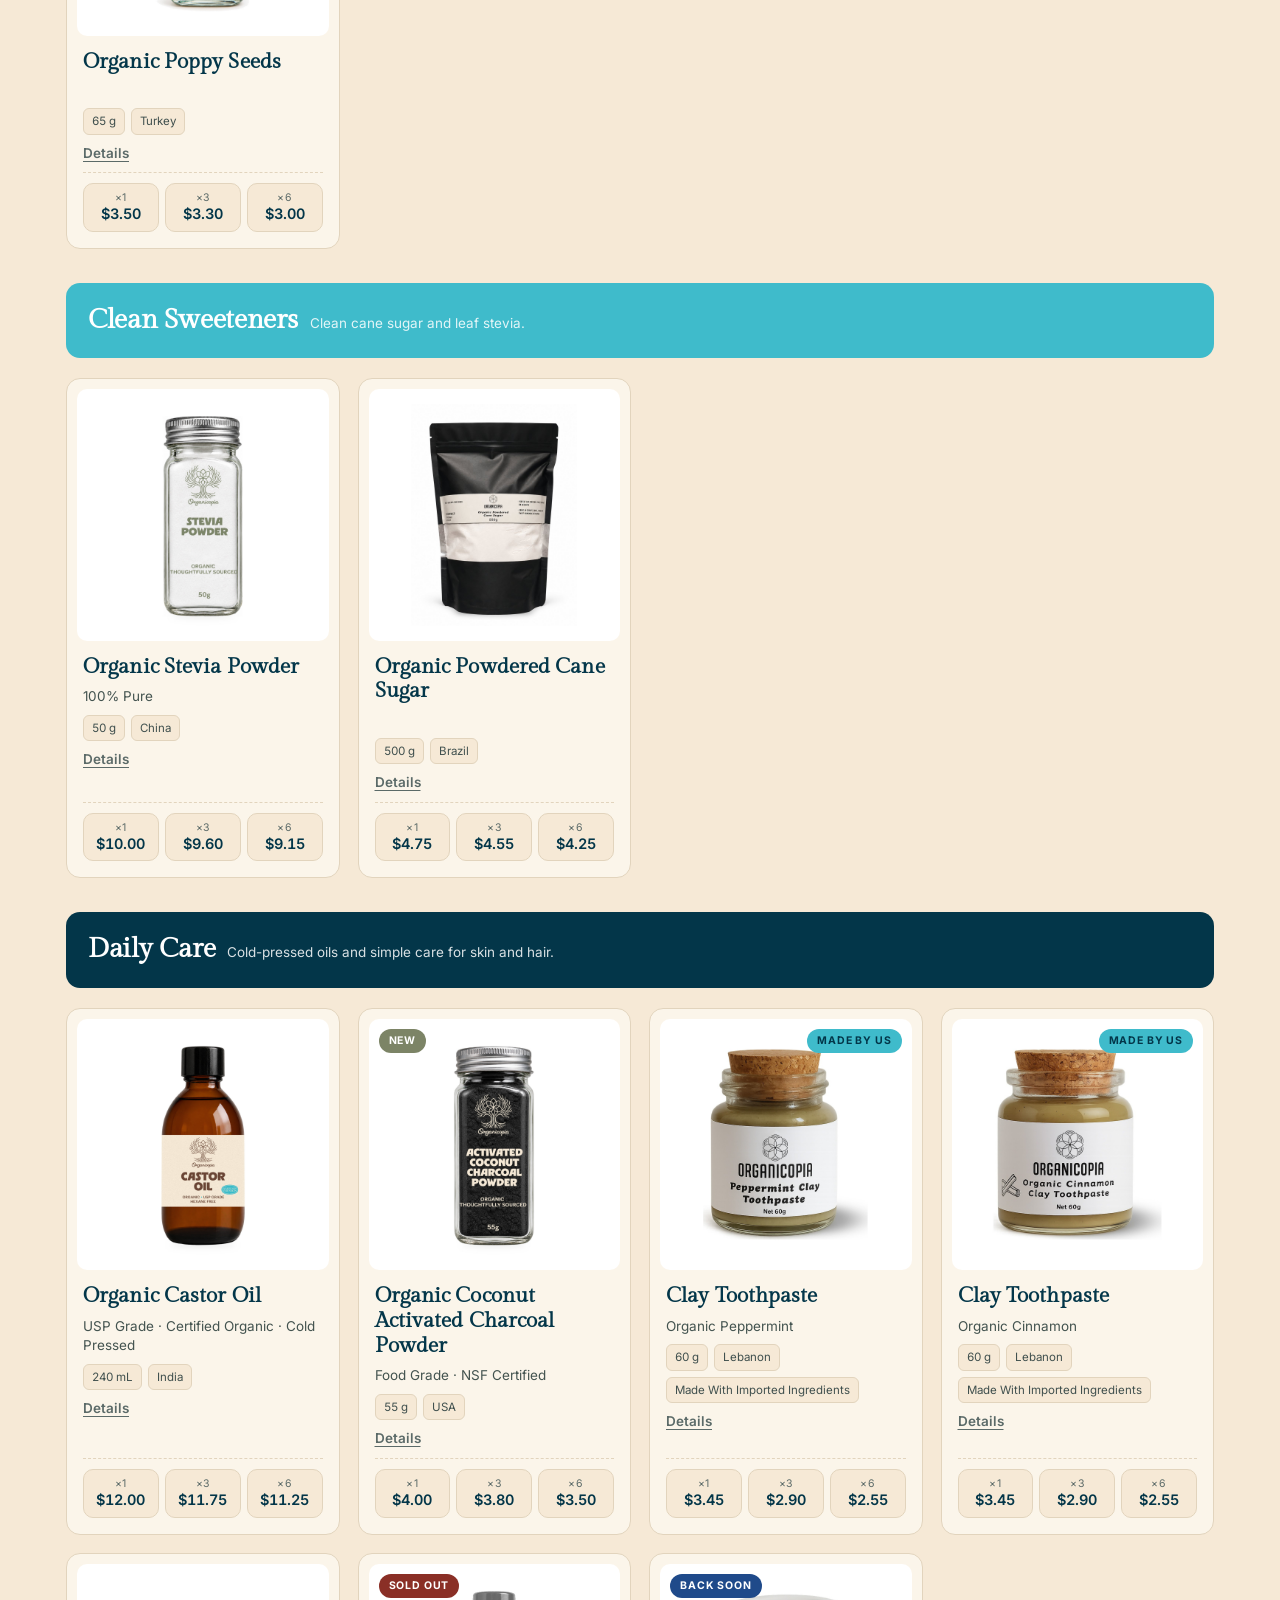
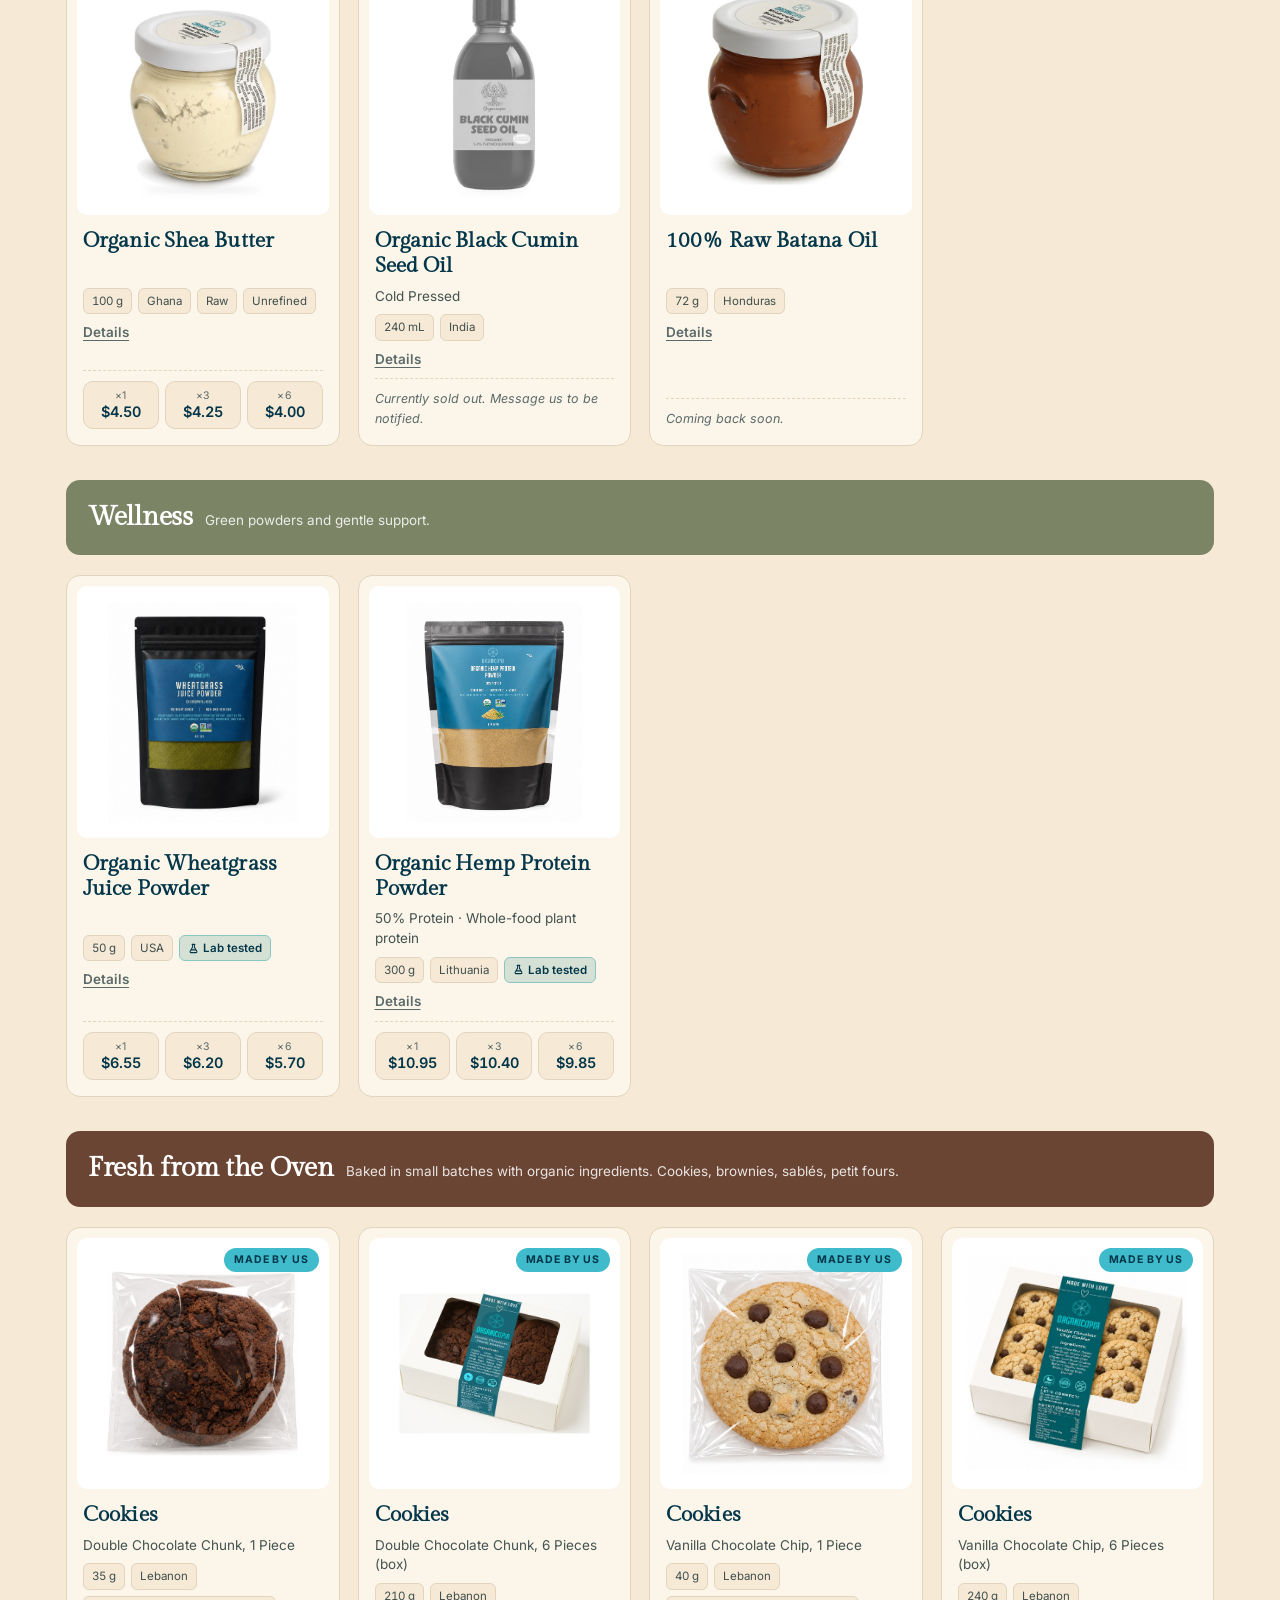
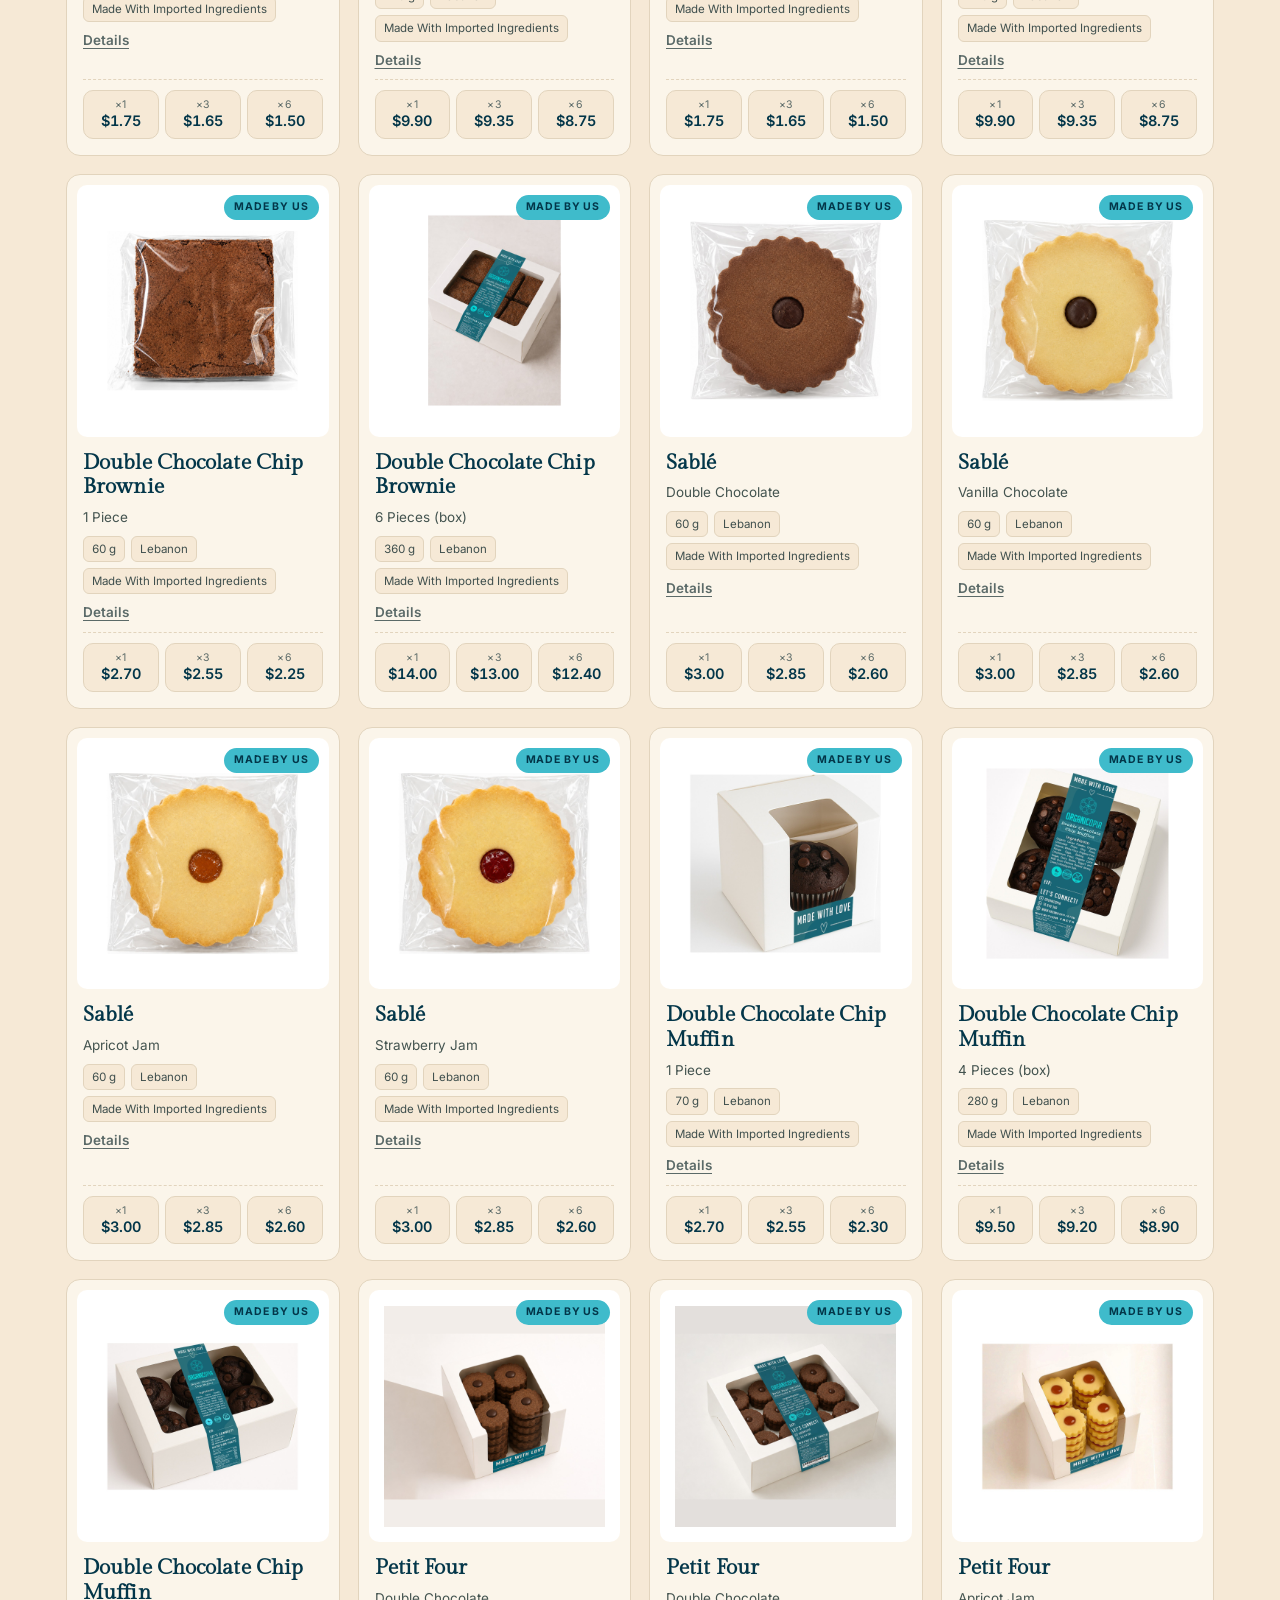
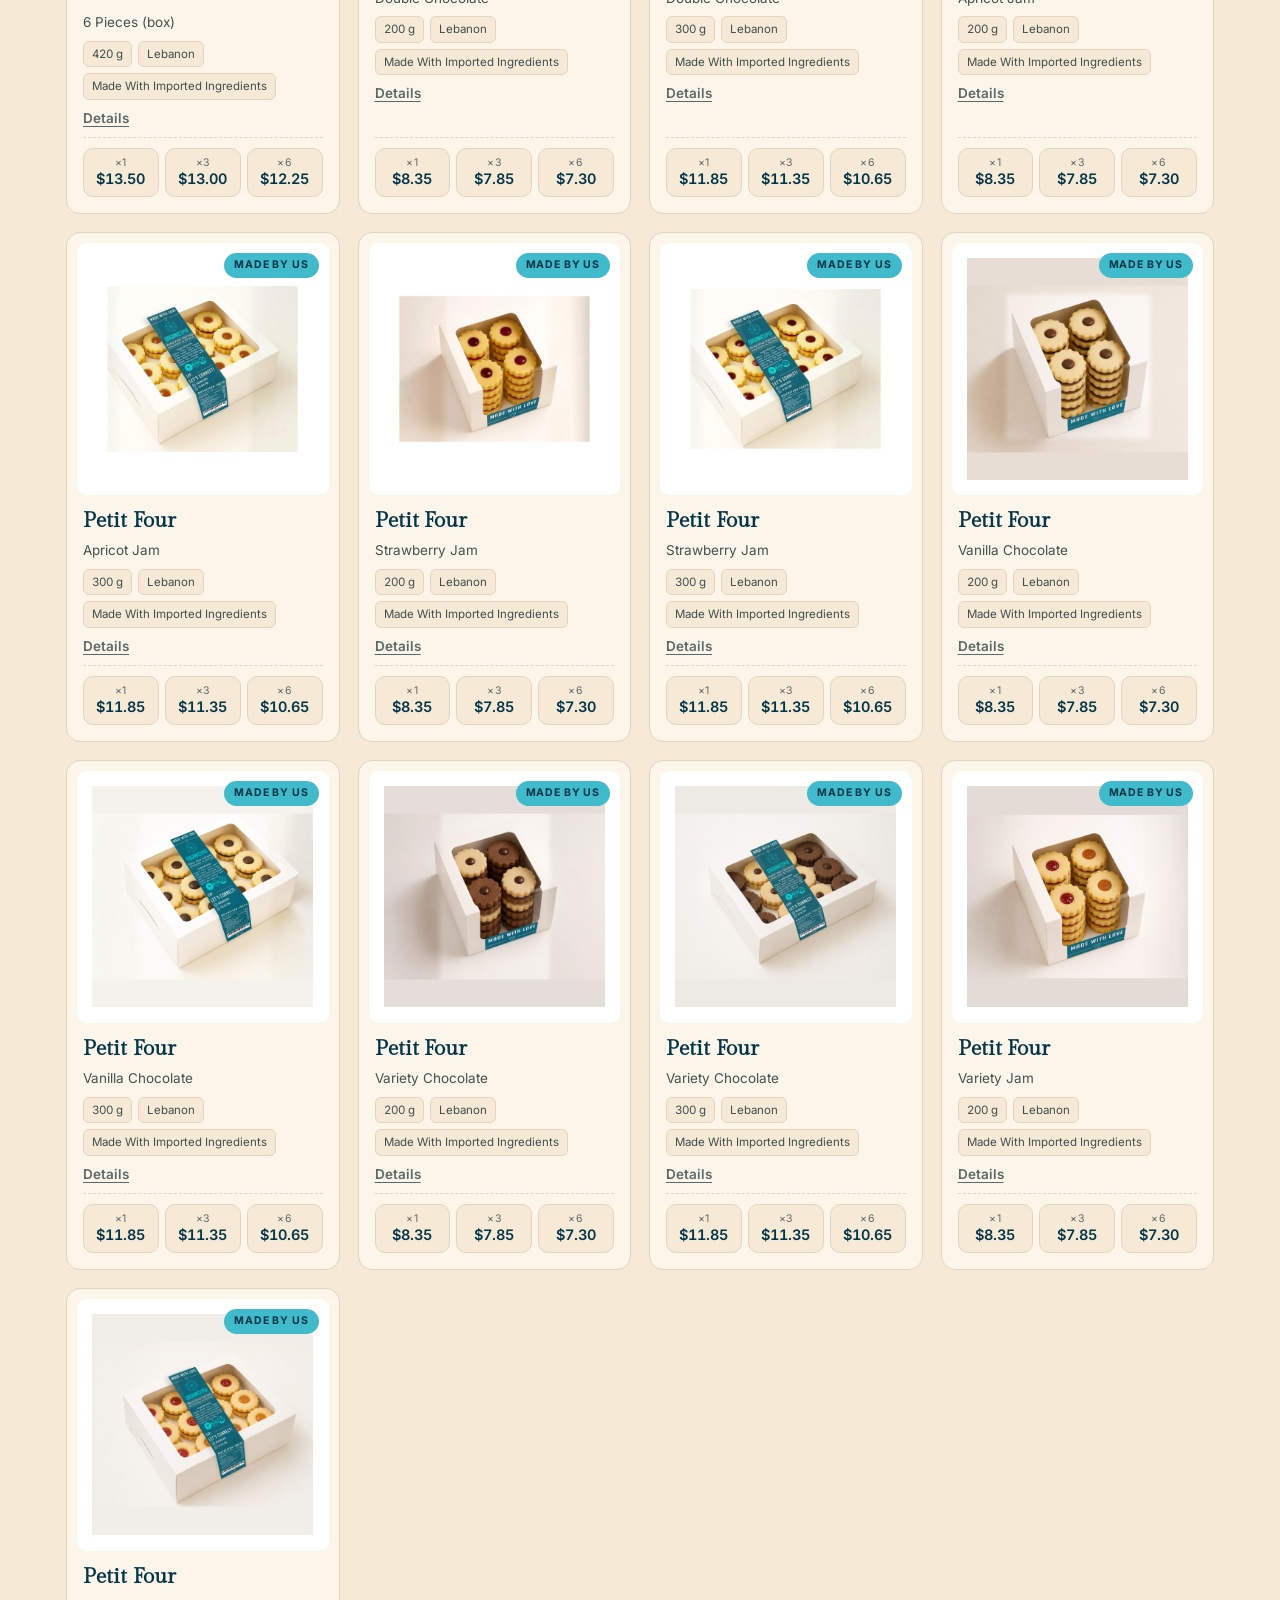
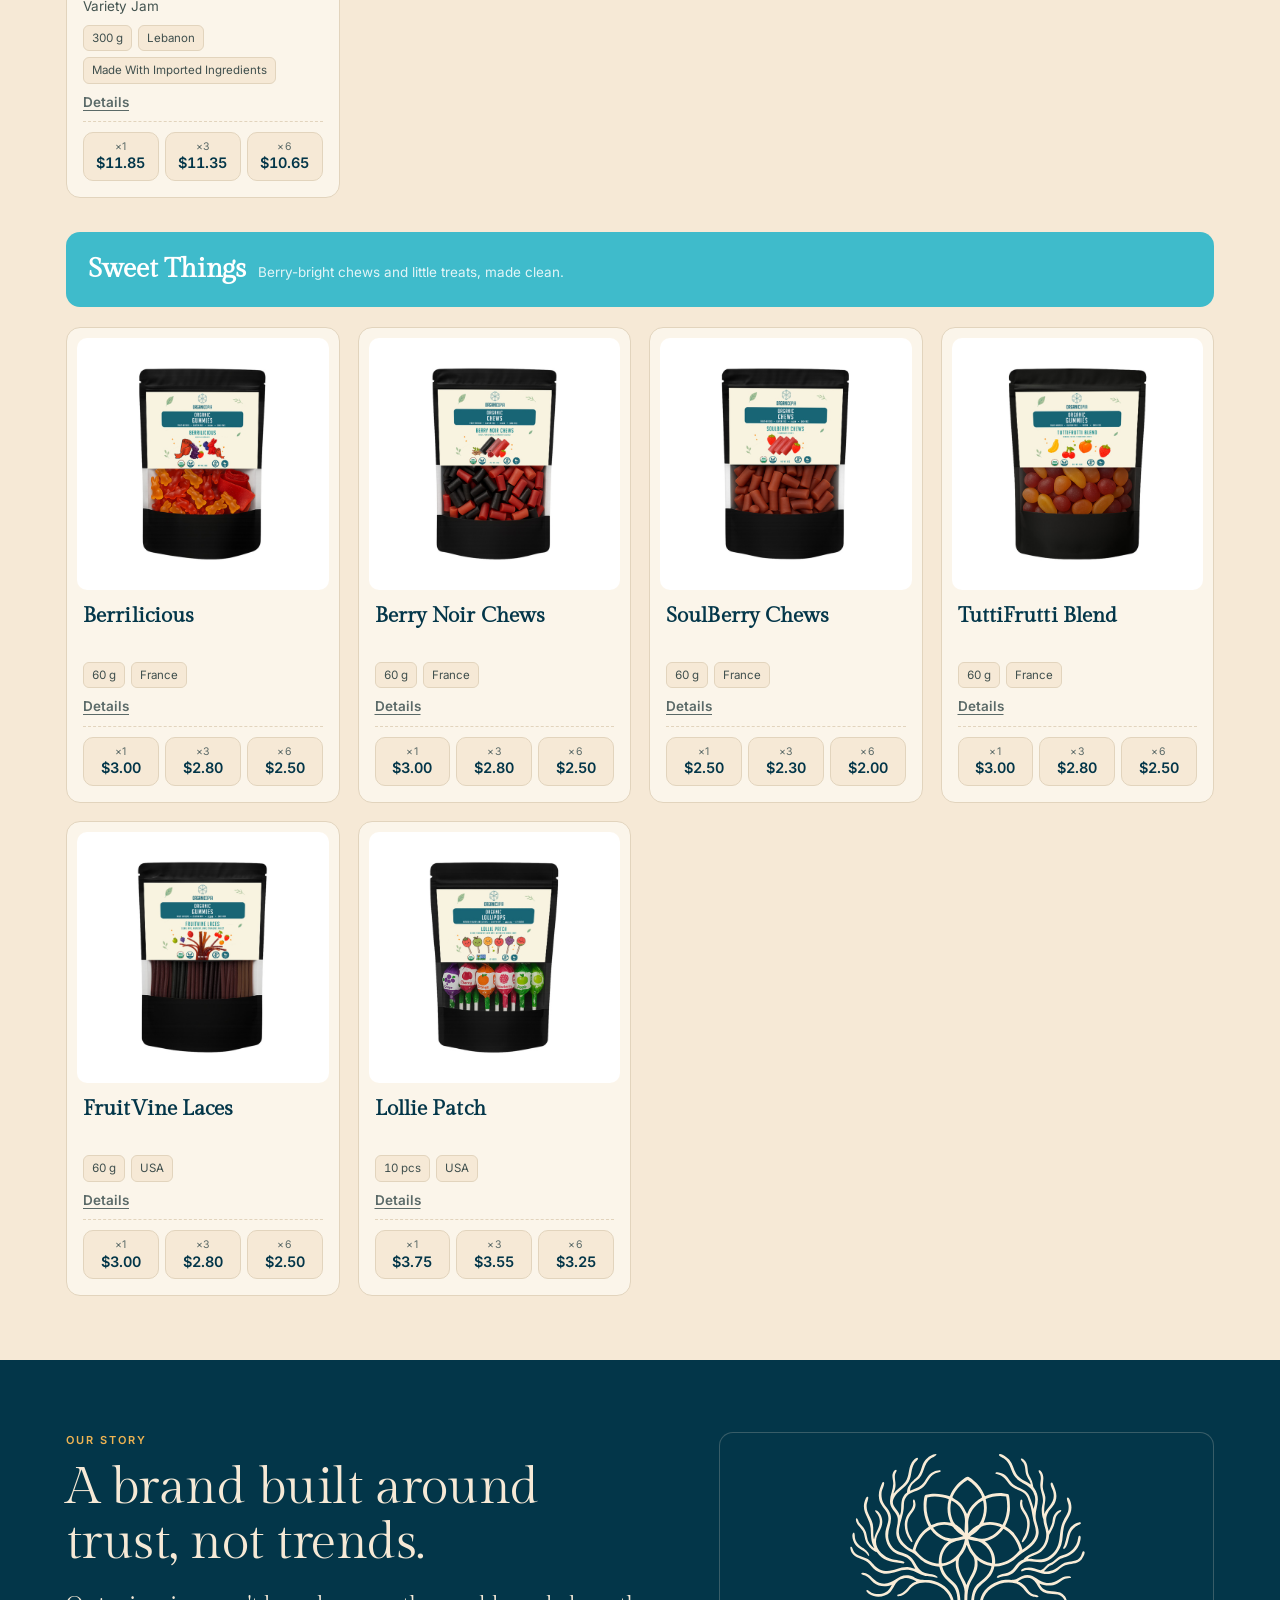
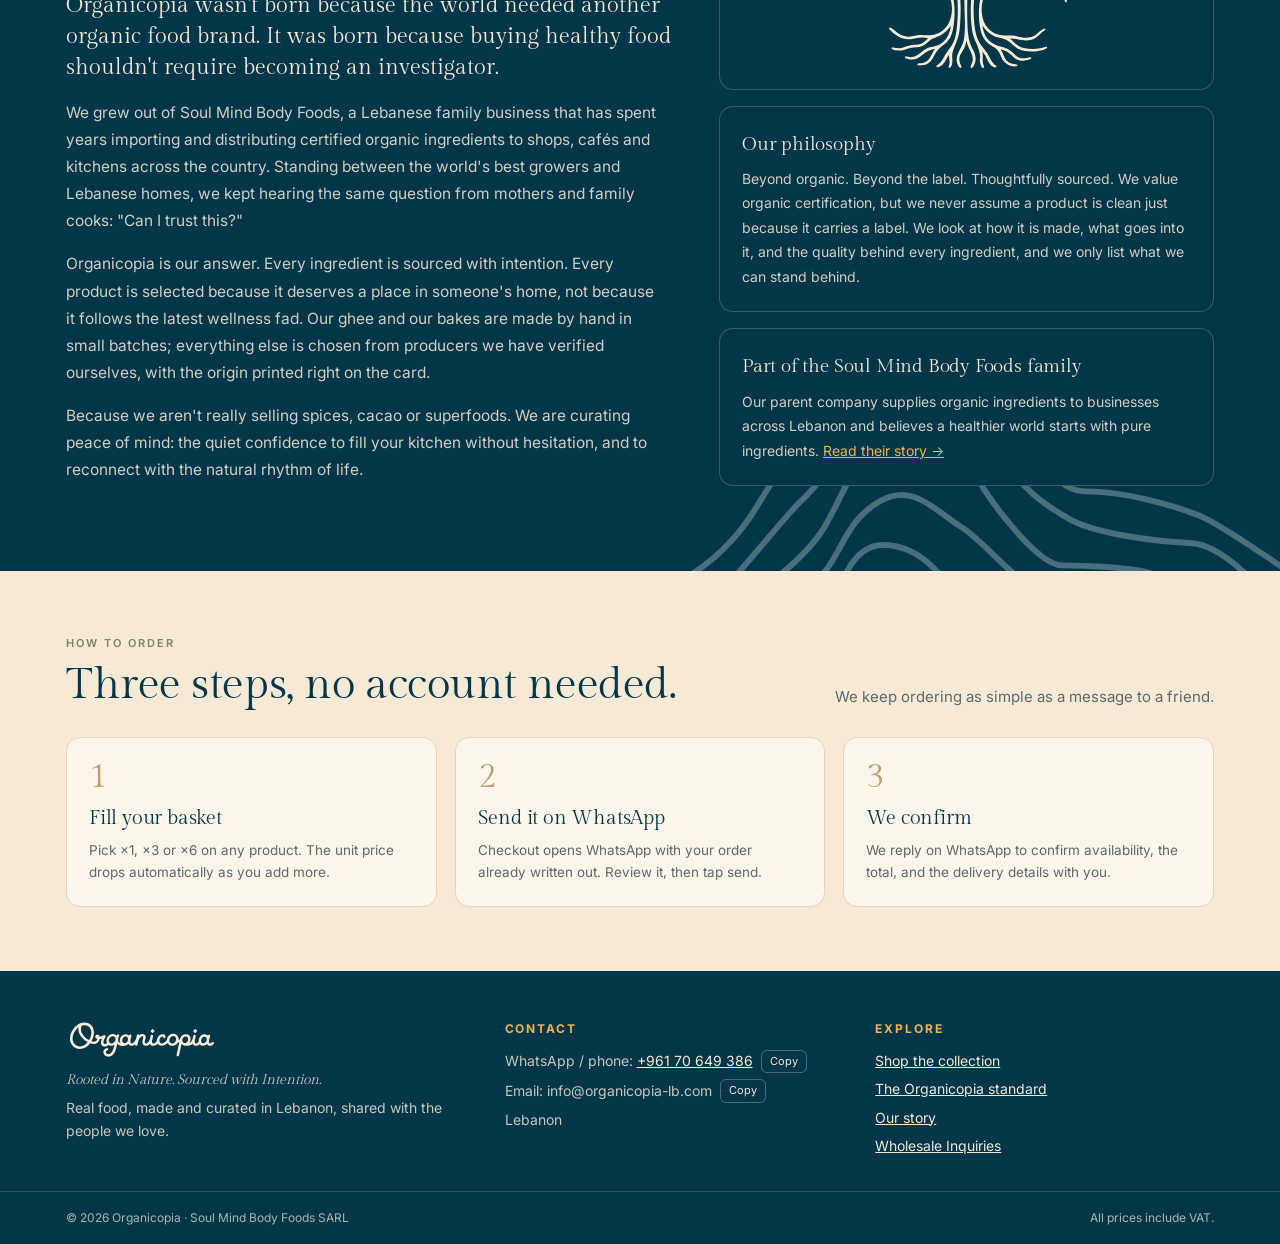
==== commit b0b24b12: "Category chips carry their category colour (dot + border; filled when active) Co-Authored-By: Claude" ====
--- a/index.html
+++ b/index.html
@@ -24,7 +24,7 @@
 <link rel="preconnect" href="https://fonts.googleapis.com">
 <link rel="preconnect" href="https://fonts.gstatic.com" crossorigin>
 <link rel="stylesheet" href="https://fonts.googleapis.com/css2?family=Gilda+Display&family=Inter:wght@400;500;600;700&display=swap">
-<link rel="stylesheet" href="style.css?v=24">
+<link rel="stylesheet" href="style.css?v=25">
 </head>
 <body>
 
@@ -177,6 +177,6 @@
 
 <div class="toast" id="toast" role="status"></div>
 
-<script src="app.js?v=24"></script>
+<script src="app.js?v=25"></script>
 </body>
 </html>
--- a/style.css
+++ b/style.css
@@ -94,7 +94,7 @@
 .search svg{width:18px;height:18px;color:var(--muted)}
 .chips{display:flex;gap:8px;overflow-x:auto;scrollbar-width:none;padding-bottom:2px;max-width:100%}
 .chips::-webkit-scrollbar{display:none}
-.chip{flex:none;border:1.5px solid var(--line);background:var(--surface);border-radius:999px;padding:8px 14px;font-size:13px;font-weight:500;white-space:nowrap}
+.chip{--cat:var(--sage);flex:none;display:inline-flex;align-items:center;gap:7px;border:1.5px solid var(--line);background:var(--surface);border-radius:999px;padding:8px 14px;font-size:13px;font-weight:500;white-space:nowrap}
 .chip.active{background:var(--accent);color:var(--accent-fg);border-color:var(--accent)}
 .pricing-note{display:flex;gap:10px;align-items:center;color:var(--muted);font-size:13px;margin:10px 0 22px}
 .pricing-note b{color:var(--fg);font-weight:600}
@@ -113,8 +113,10 @@
 [data-cat="Sweet Things"]{--cat:var(--aqua)}
 :root[data-theme="dark"] [data-cat="Daily Care"]{--cat:var(--gold)}
 @media (prefers-color-scheme: dark){:root:not([data-theme="light"]) [data-cat="Daily Care"]{--cat:var(--gold)}}
-.chip[data-cat]{--cat:var(--sage)}
+.chip[data-cat]:not([data-cat="All"])::before{content:"";width:9px;height:9px;border-radius:50%;background:var(--cat);flex:none}
+.chip[data-cat]:not([data-cat="All"]){border-color:color-mix(in srgb,var(--cat) 55%,var(--line))}
 .chip[data-cat].active{background:var(--cat);border-color:var(--cat);color:#fff}
+.chip[data-cat].active::before{background:#fff}
 .chip[data-cat="All"].active{background:var(--accent);border-color:var(--accent);color:var(--accent-fg)}
 
 .group-head{display:flex;align-items:baseline;gap:12px;background:var(--cat);color:#fff;border-radius:var(--radius);padding:16px 22px;margin-bottom:20px}
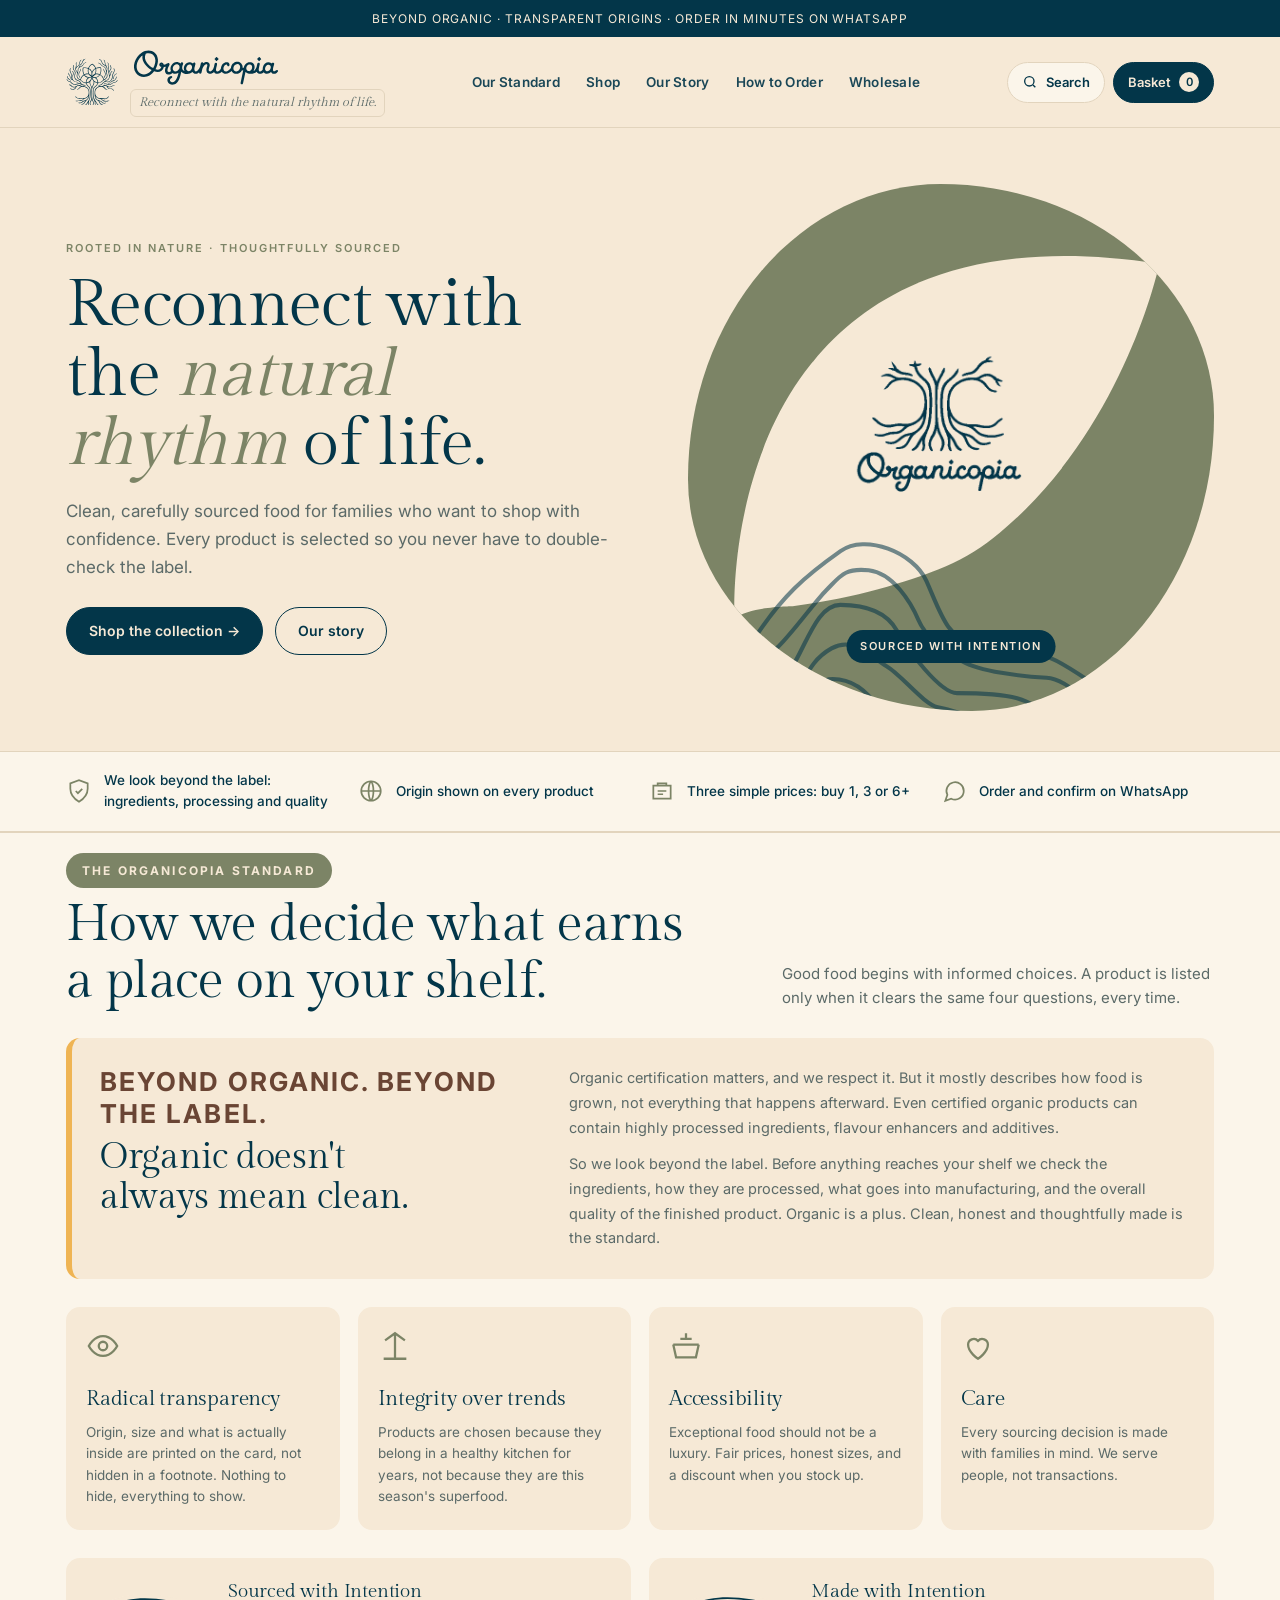
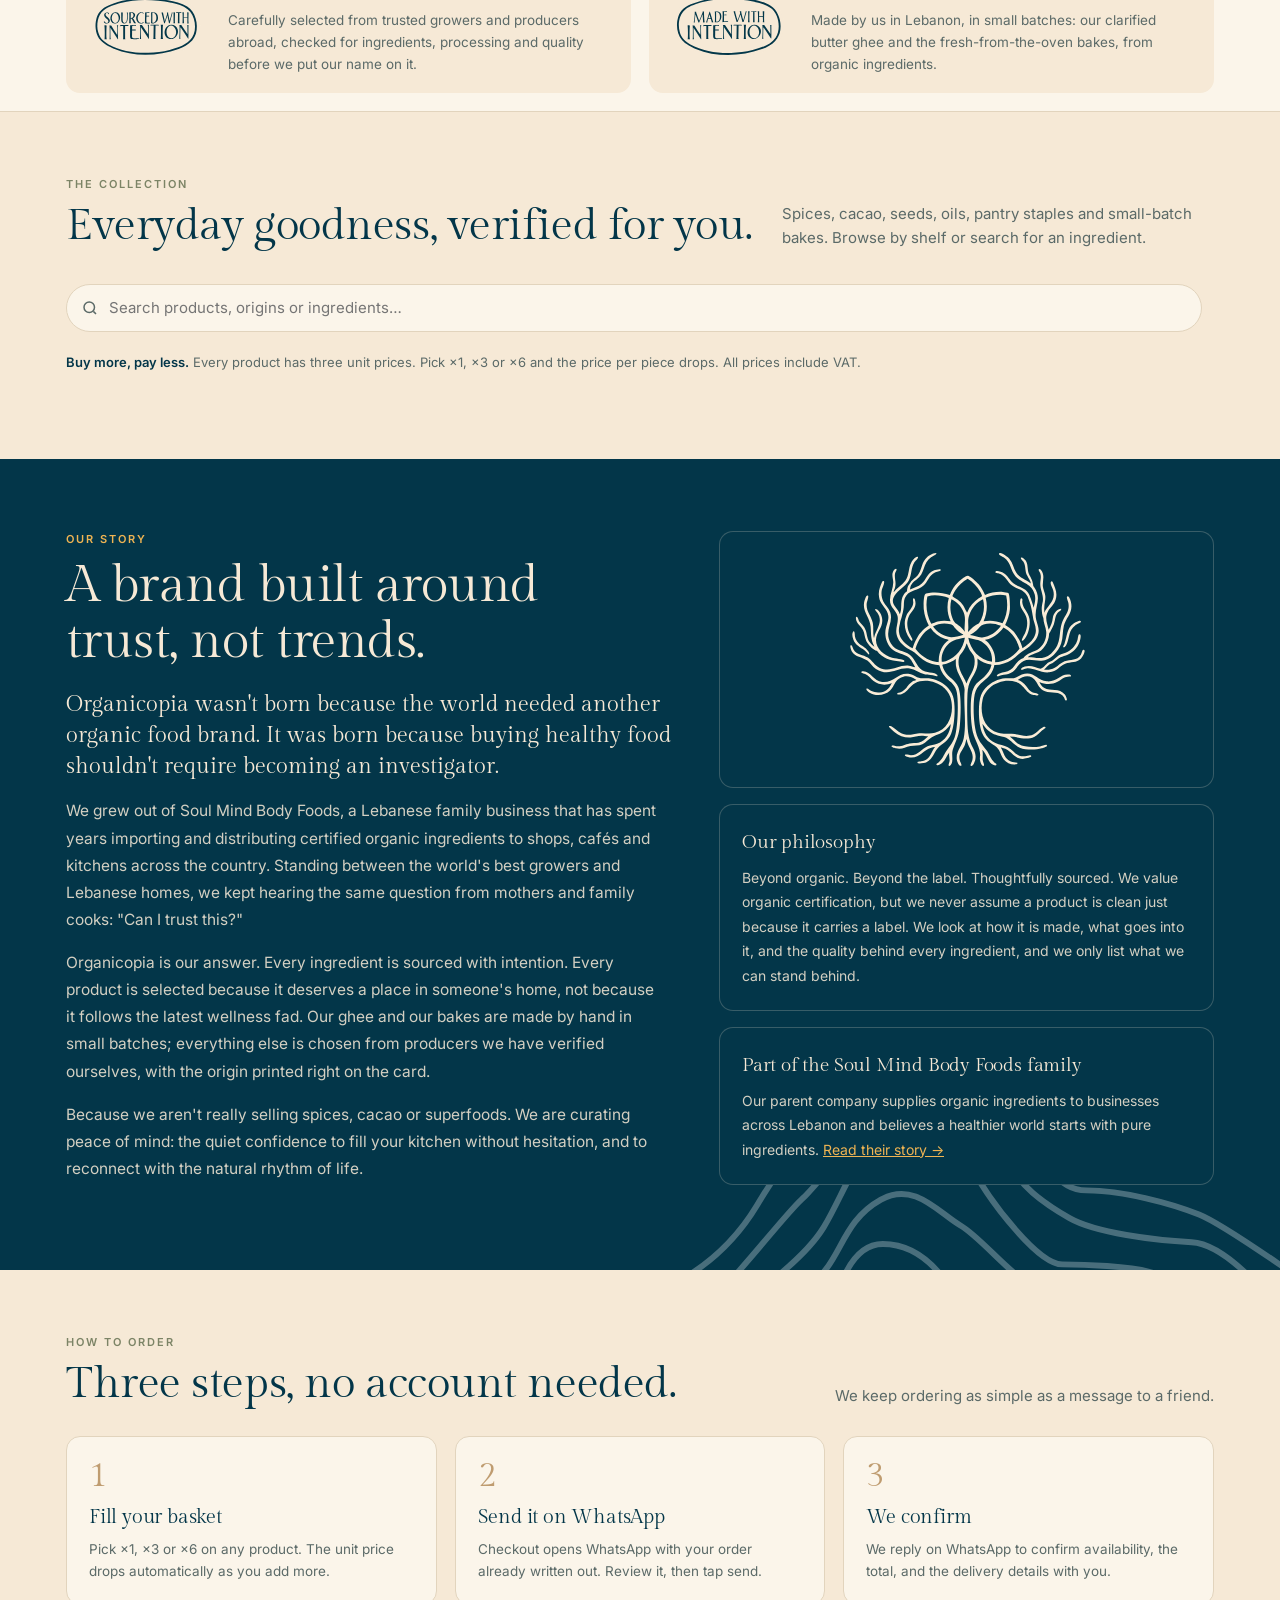
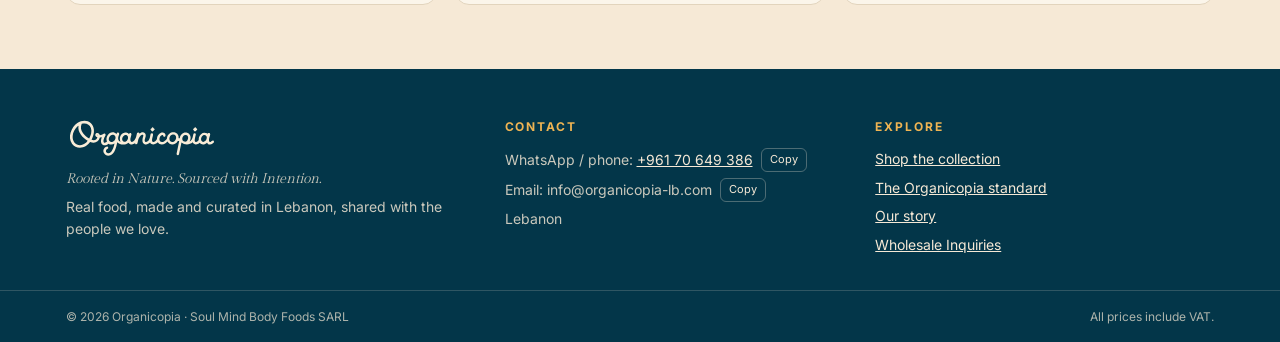
==== commit ed30a62d: "Category chips are jump links: whole catalog stays on the page, active chip follows scroll Co-Author" ====
--- a/index.html
+++ b/index.html
@@ -24,7 +24,7 @@
 <link rel="preconnect" href="https://fonts.googleapis.com">
 <link rel="preconnect" href="https://fonts.gstatic.com" crossorigin>
 <link rel="stylesheet" href="https://fonts.googleapis.com/css2?family=Gilda+Display&family=Inter:wght@400;500;600;700&display=swap">
-<link rel="stylesheet" href="style.css?v=25">
+<link rel="stylesheet" href="style.css?v=27">
 </head>
 <body>
 
@@ -177,6 +177,6 @@
 
 <div class="toast" id="toast" role="status"></div>
 
-<script src="app.js?v=25"></script>
+<script src="app.js?v=27"></script>
 </body>
 </html>
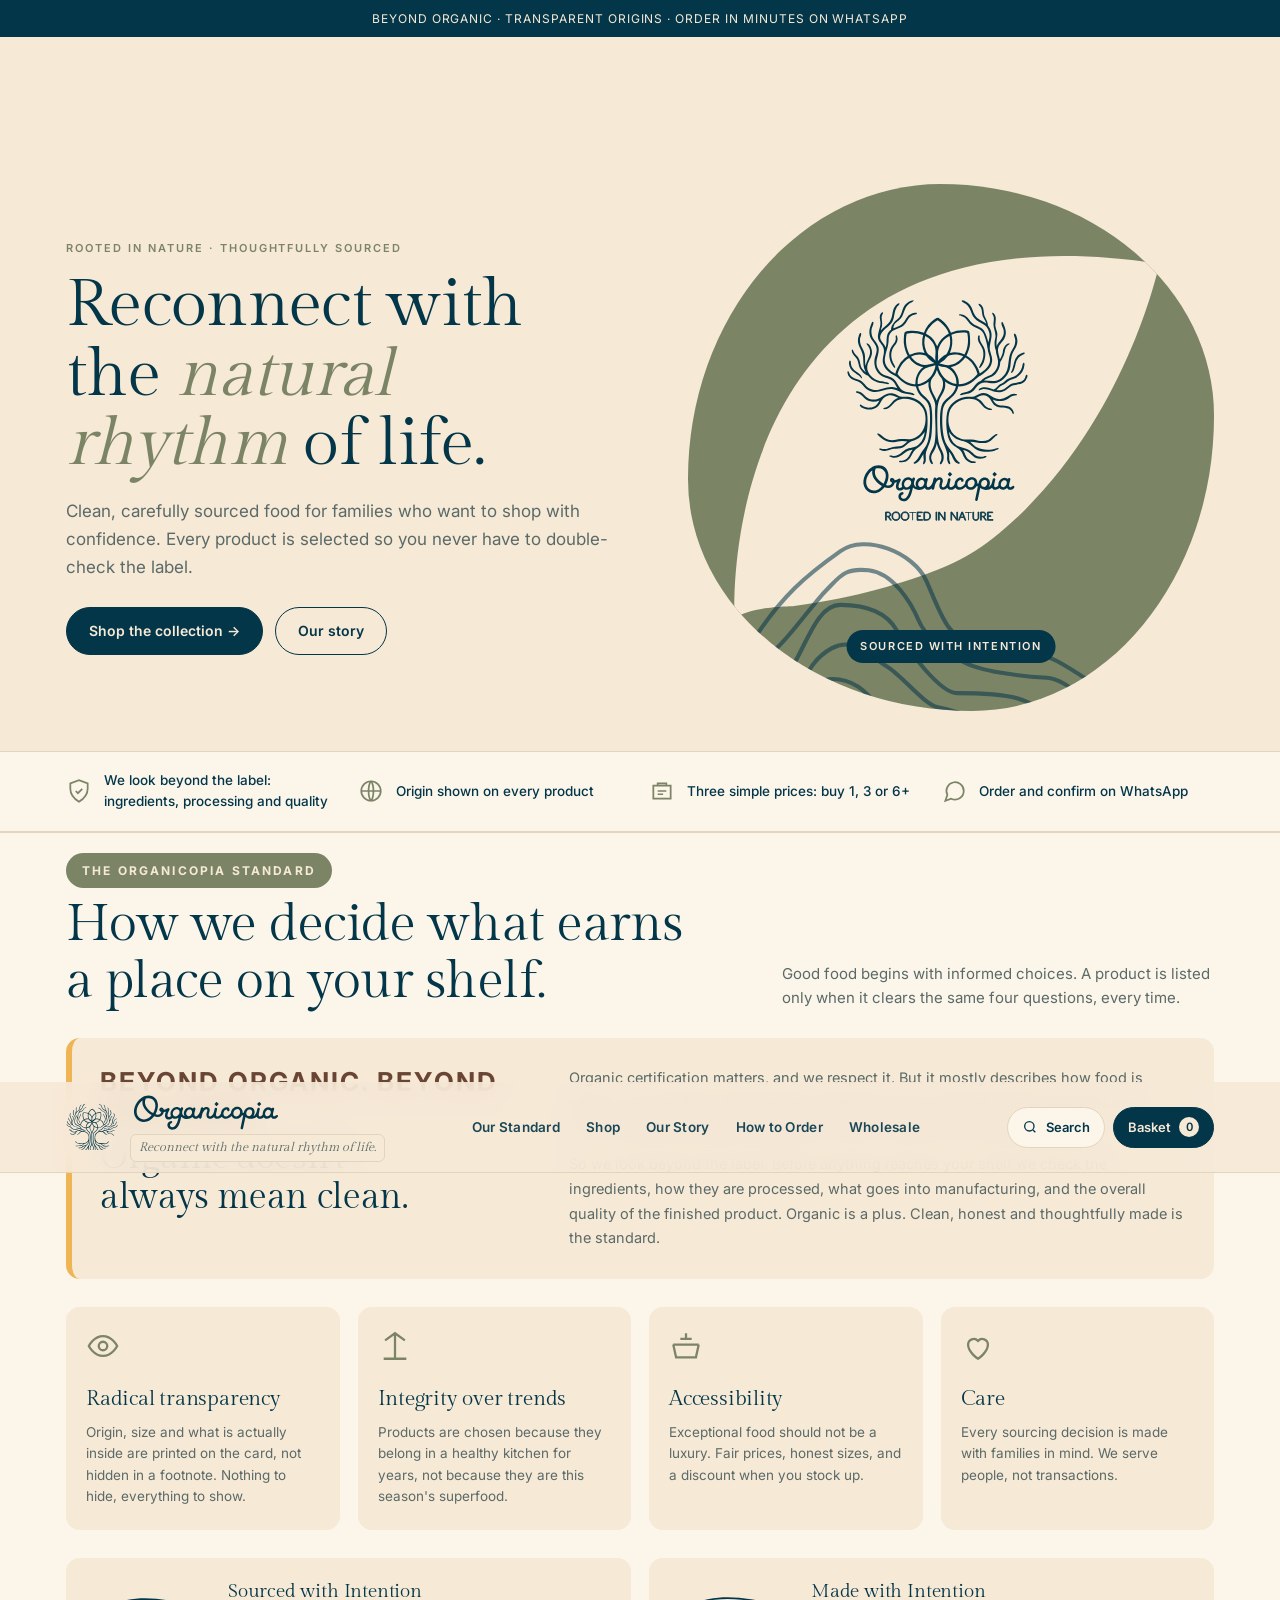
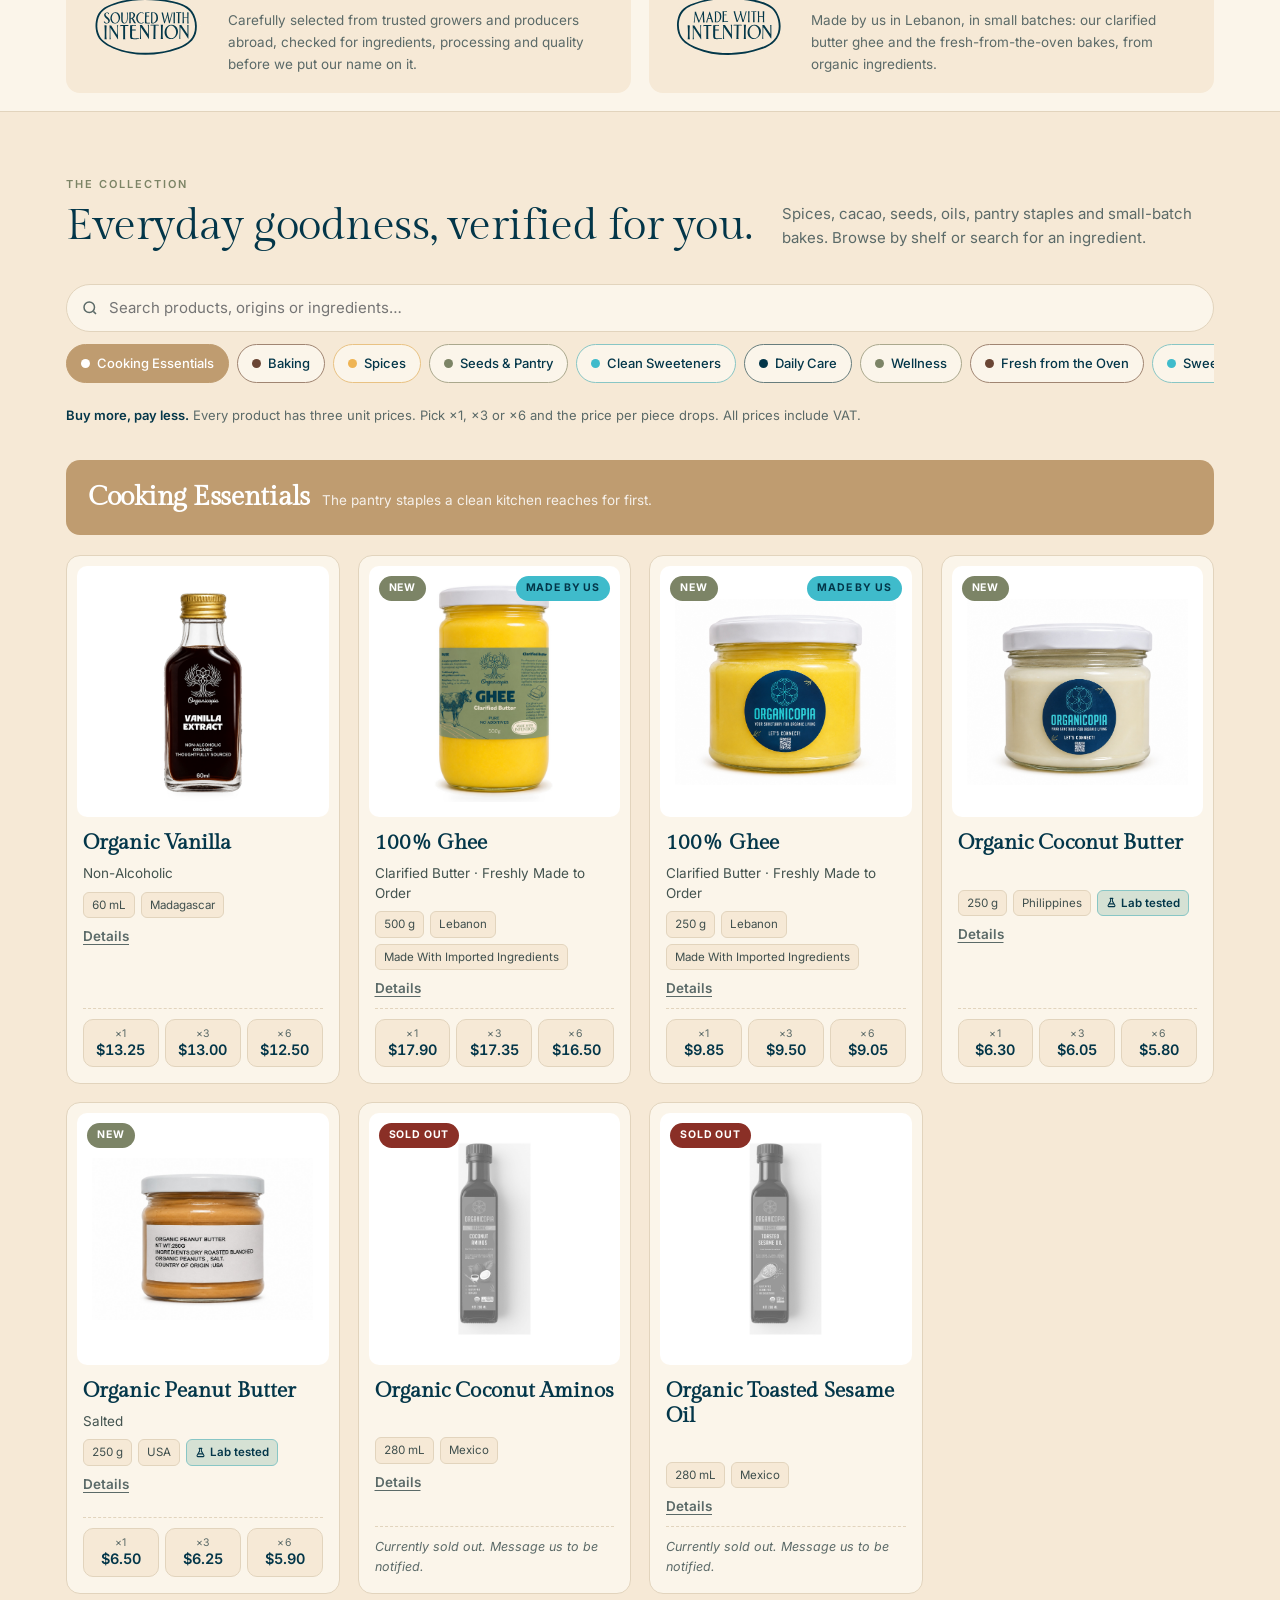
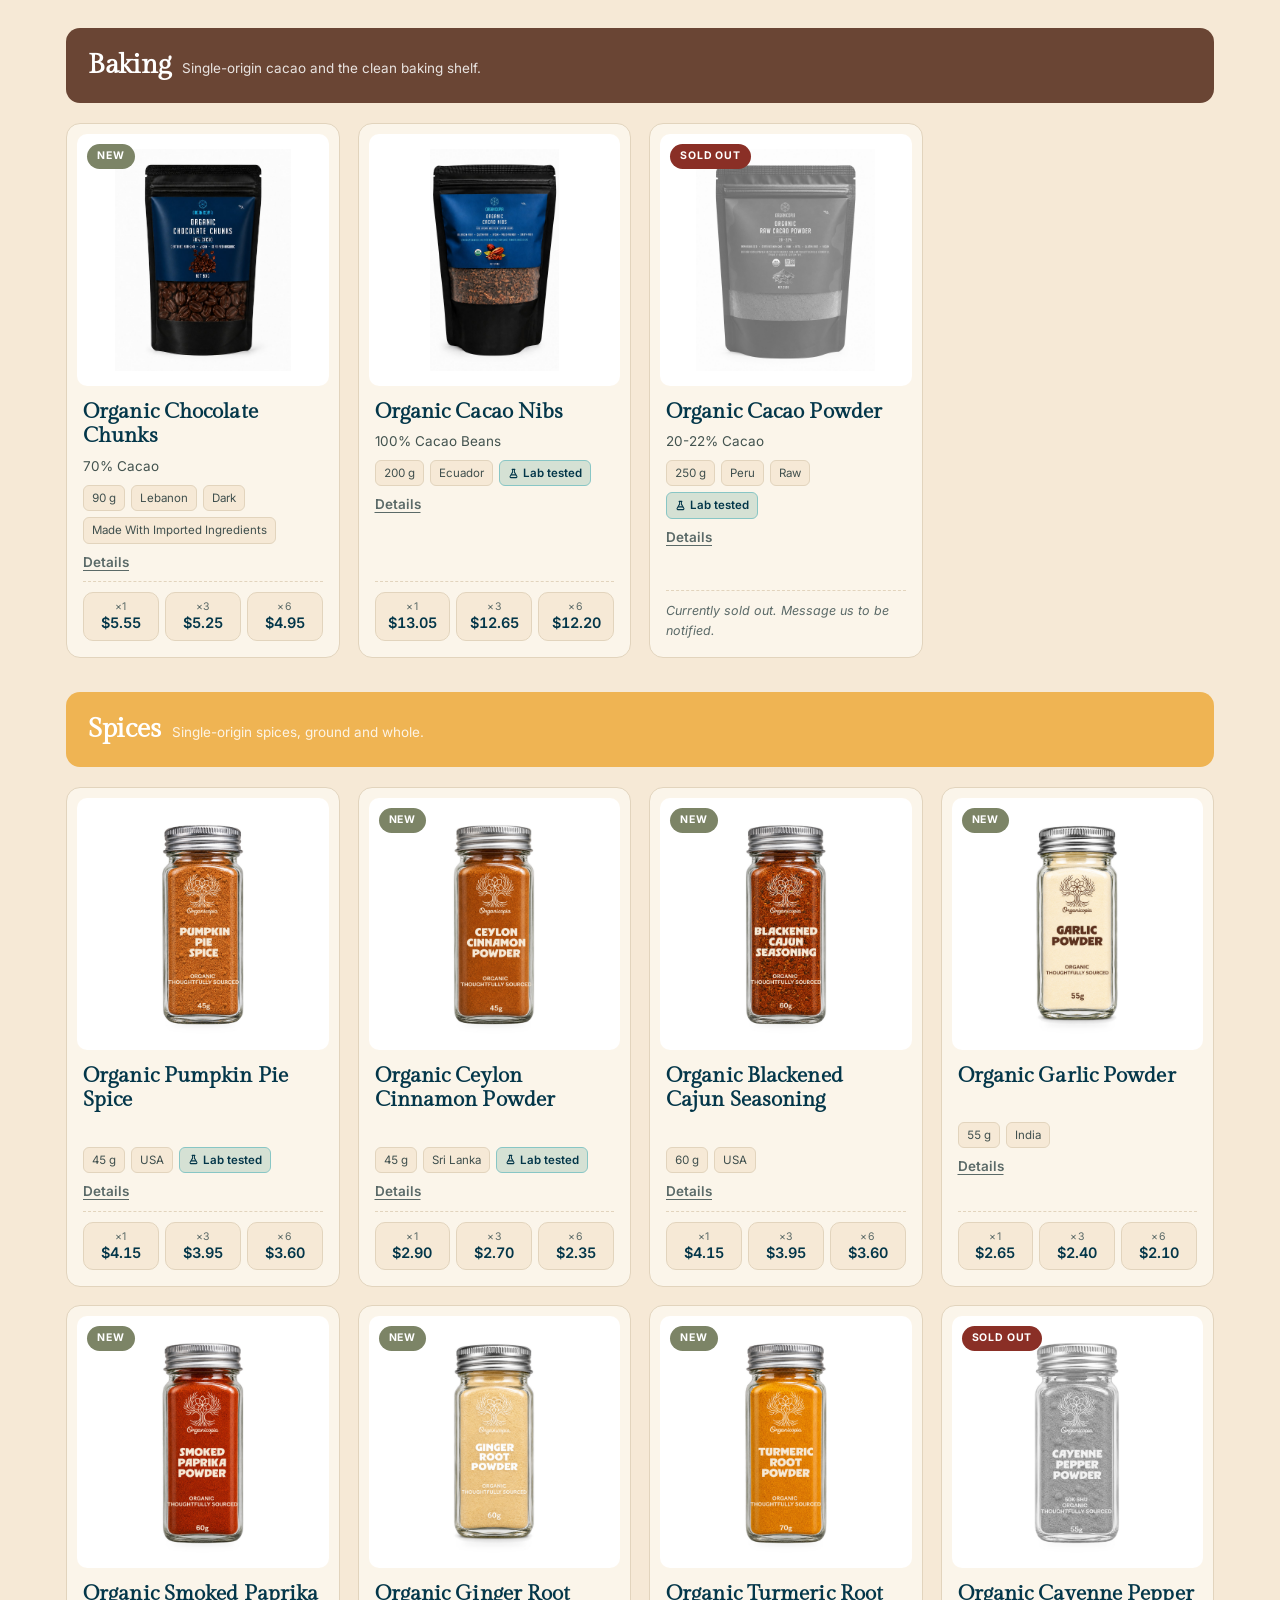
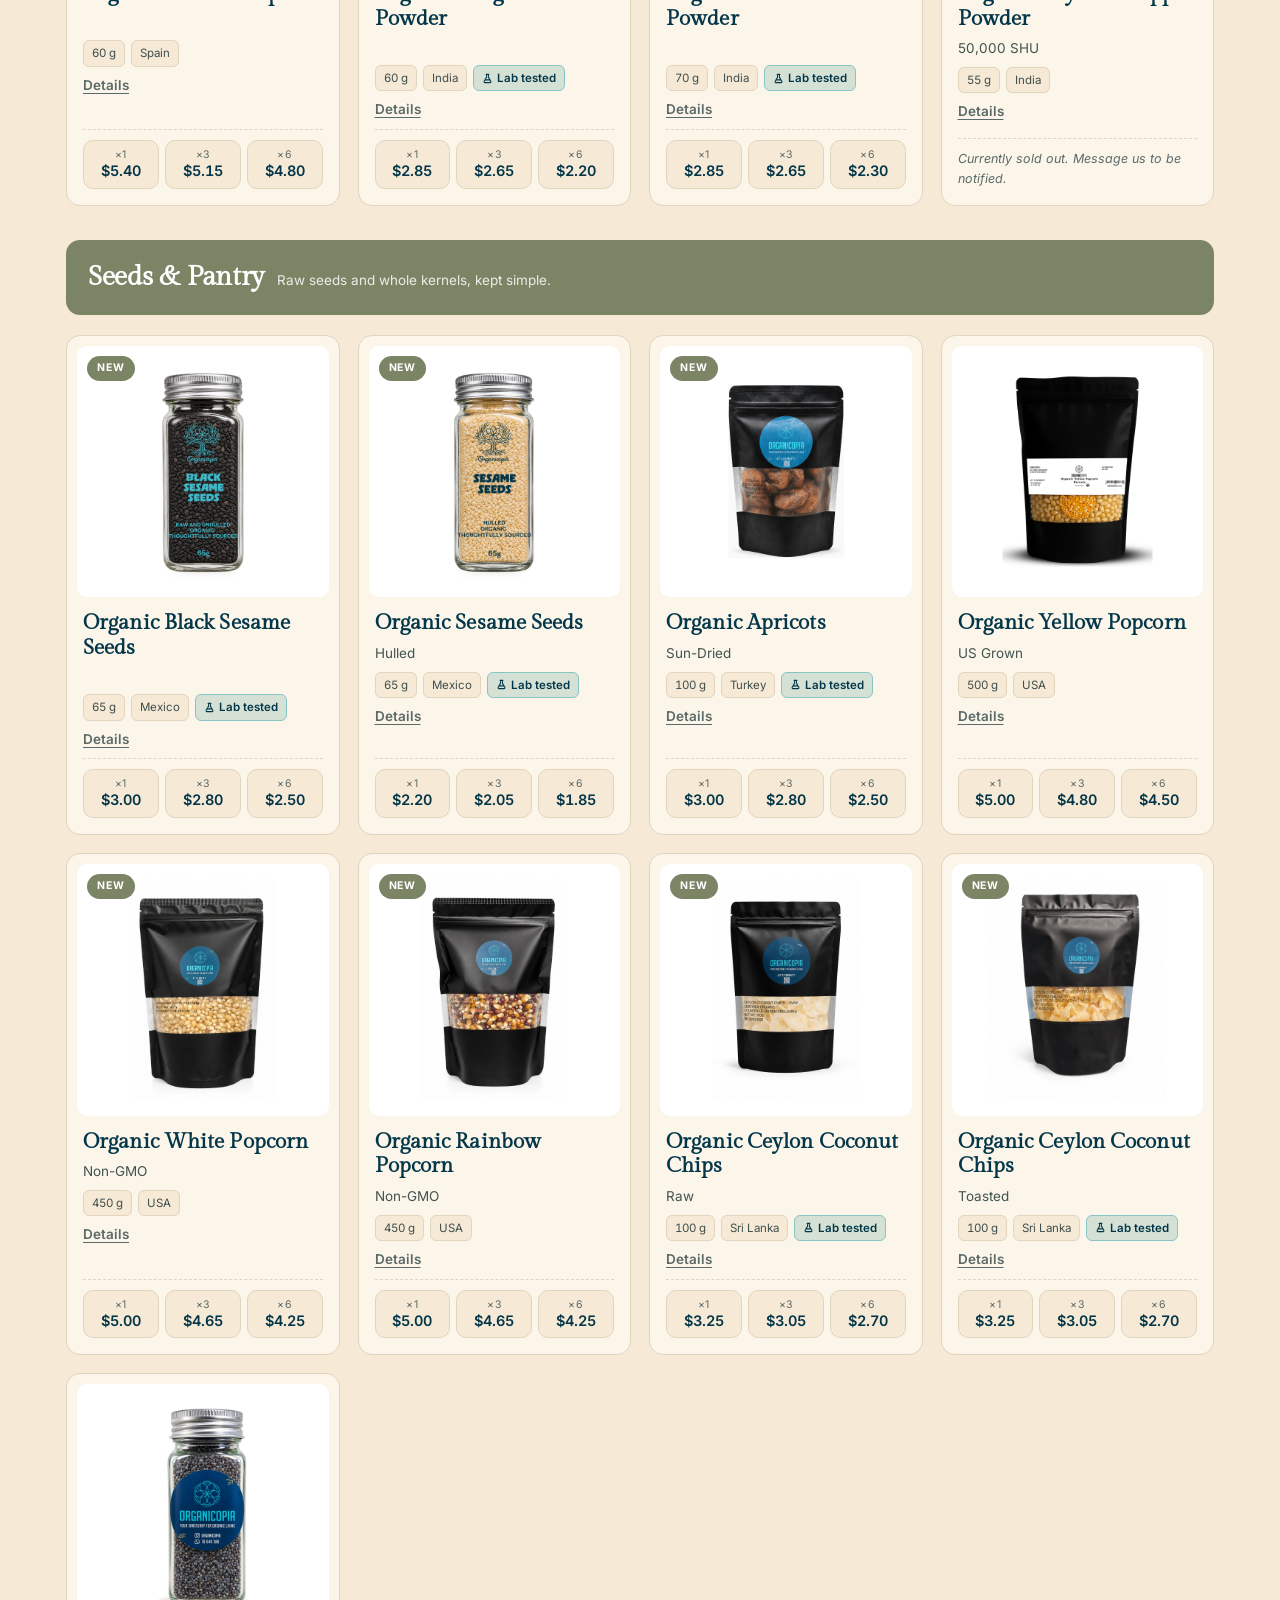
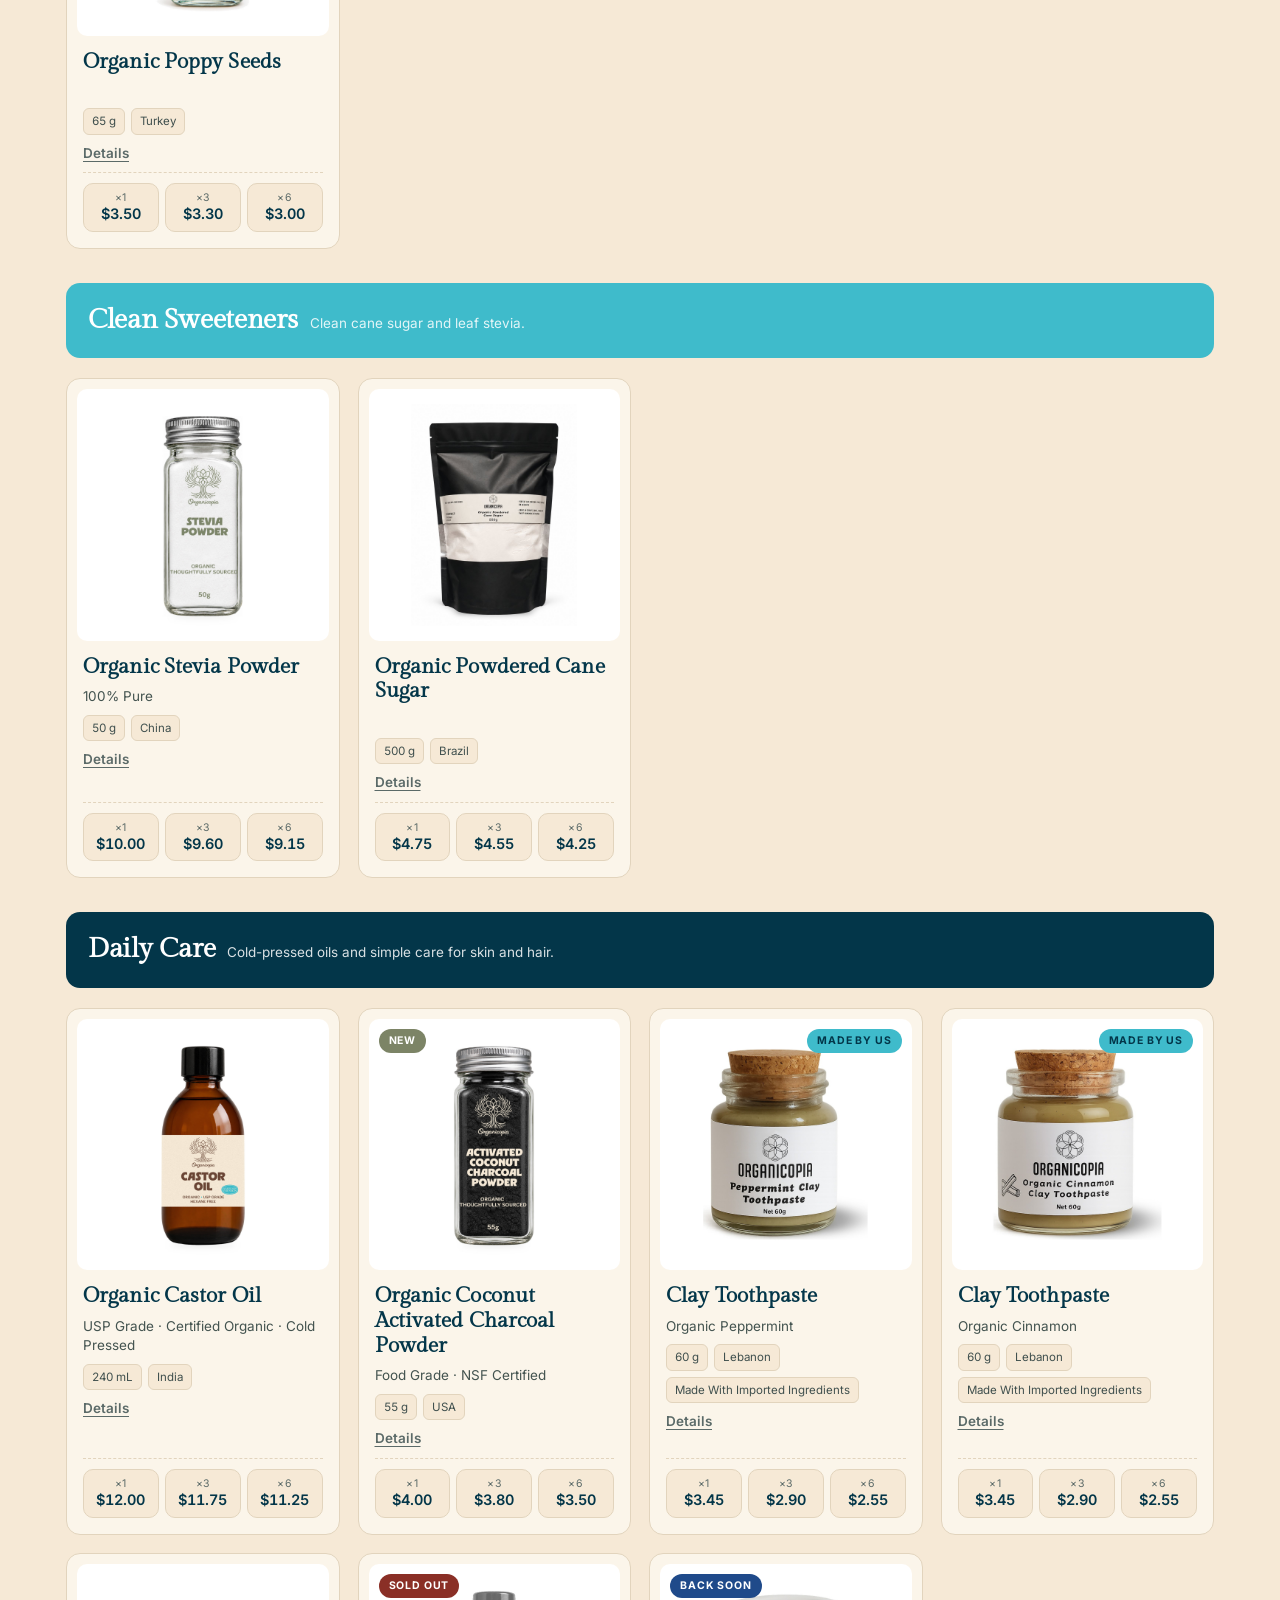
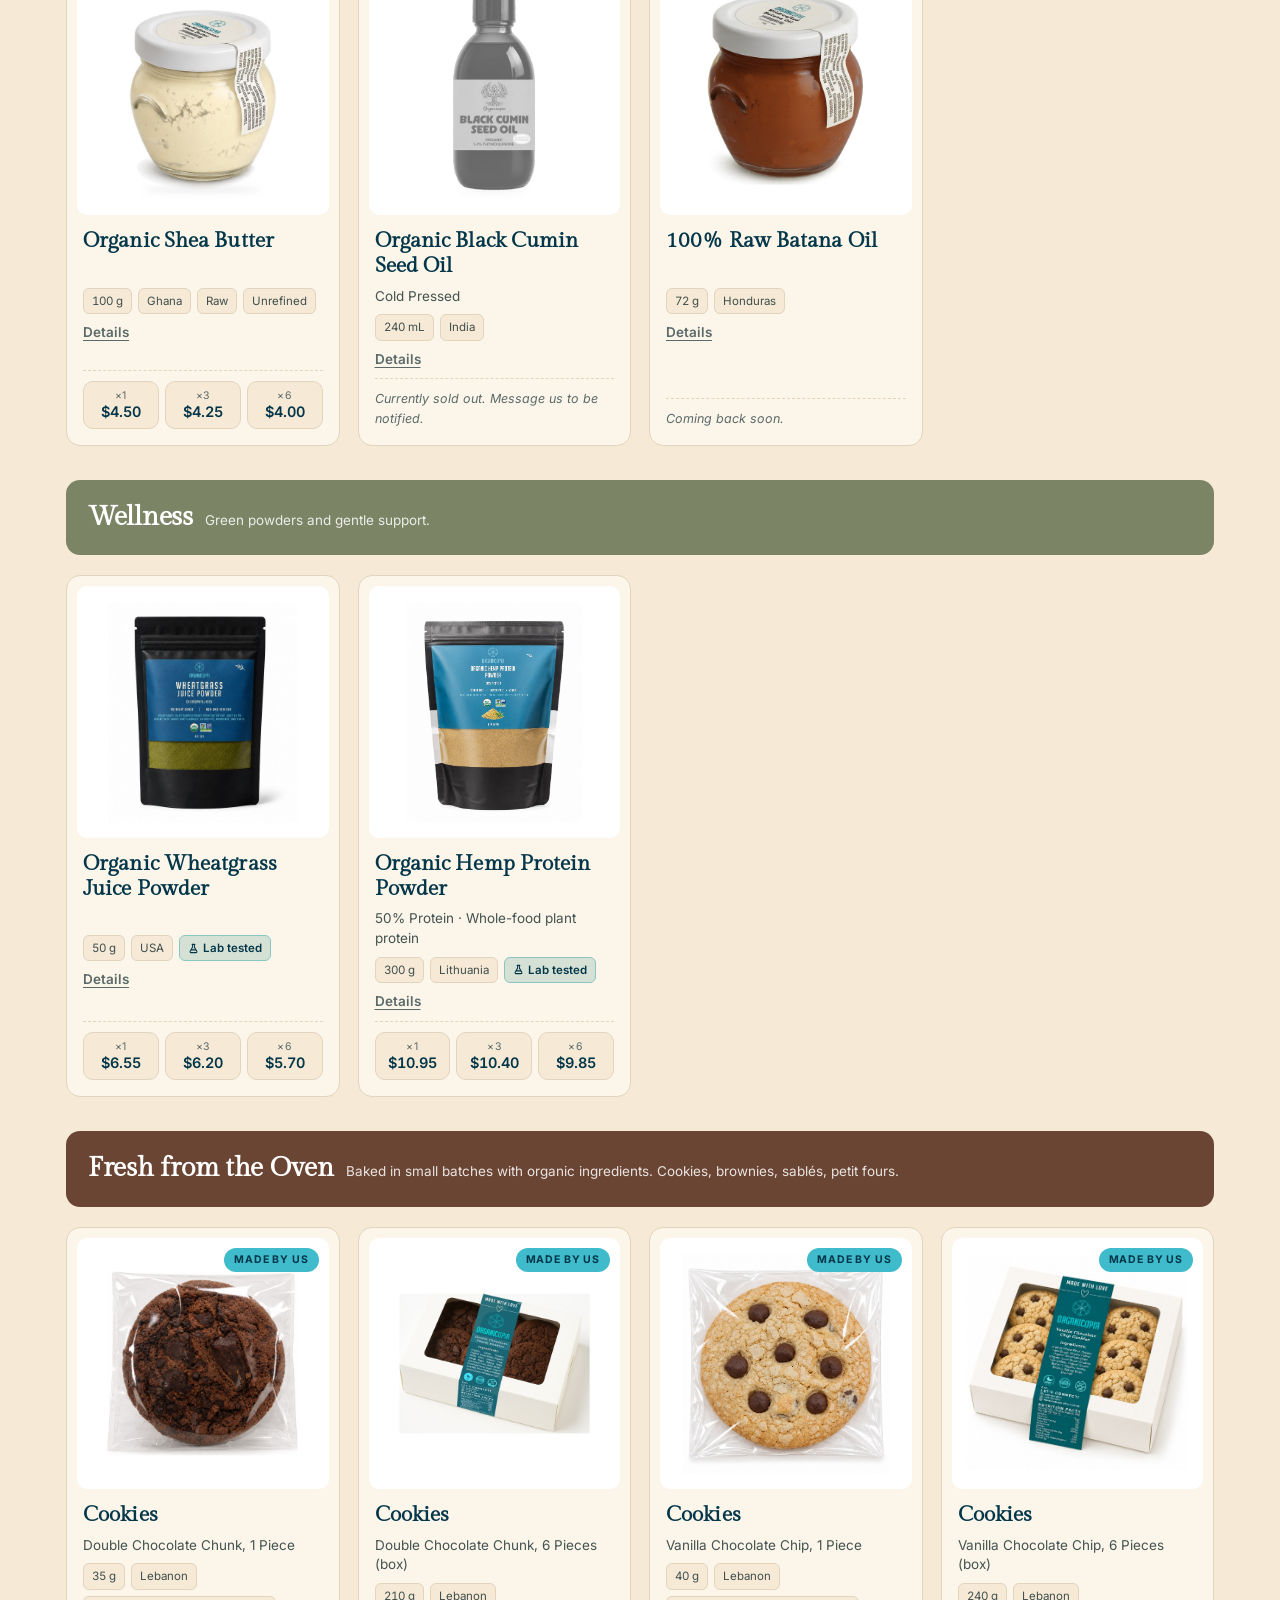
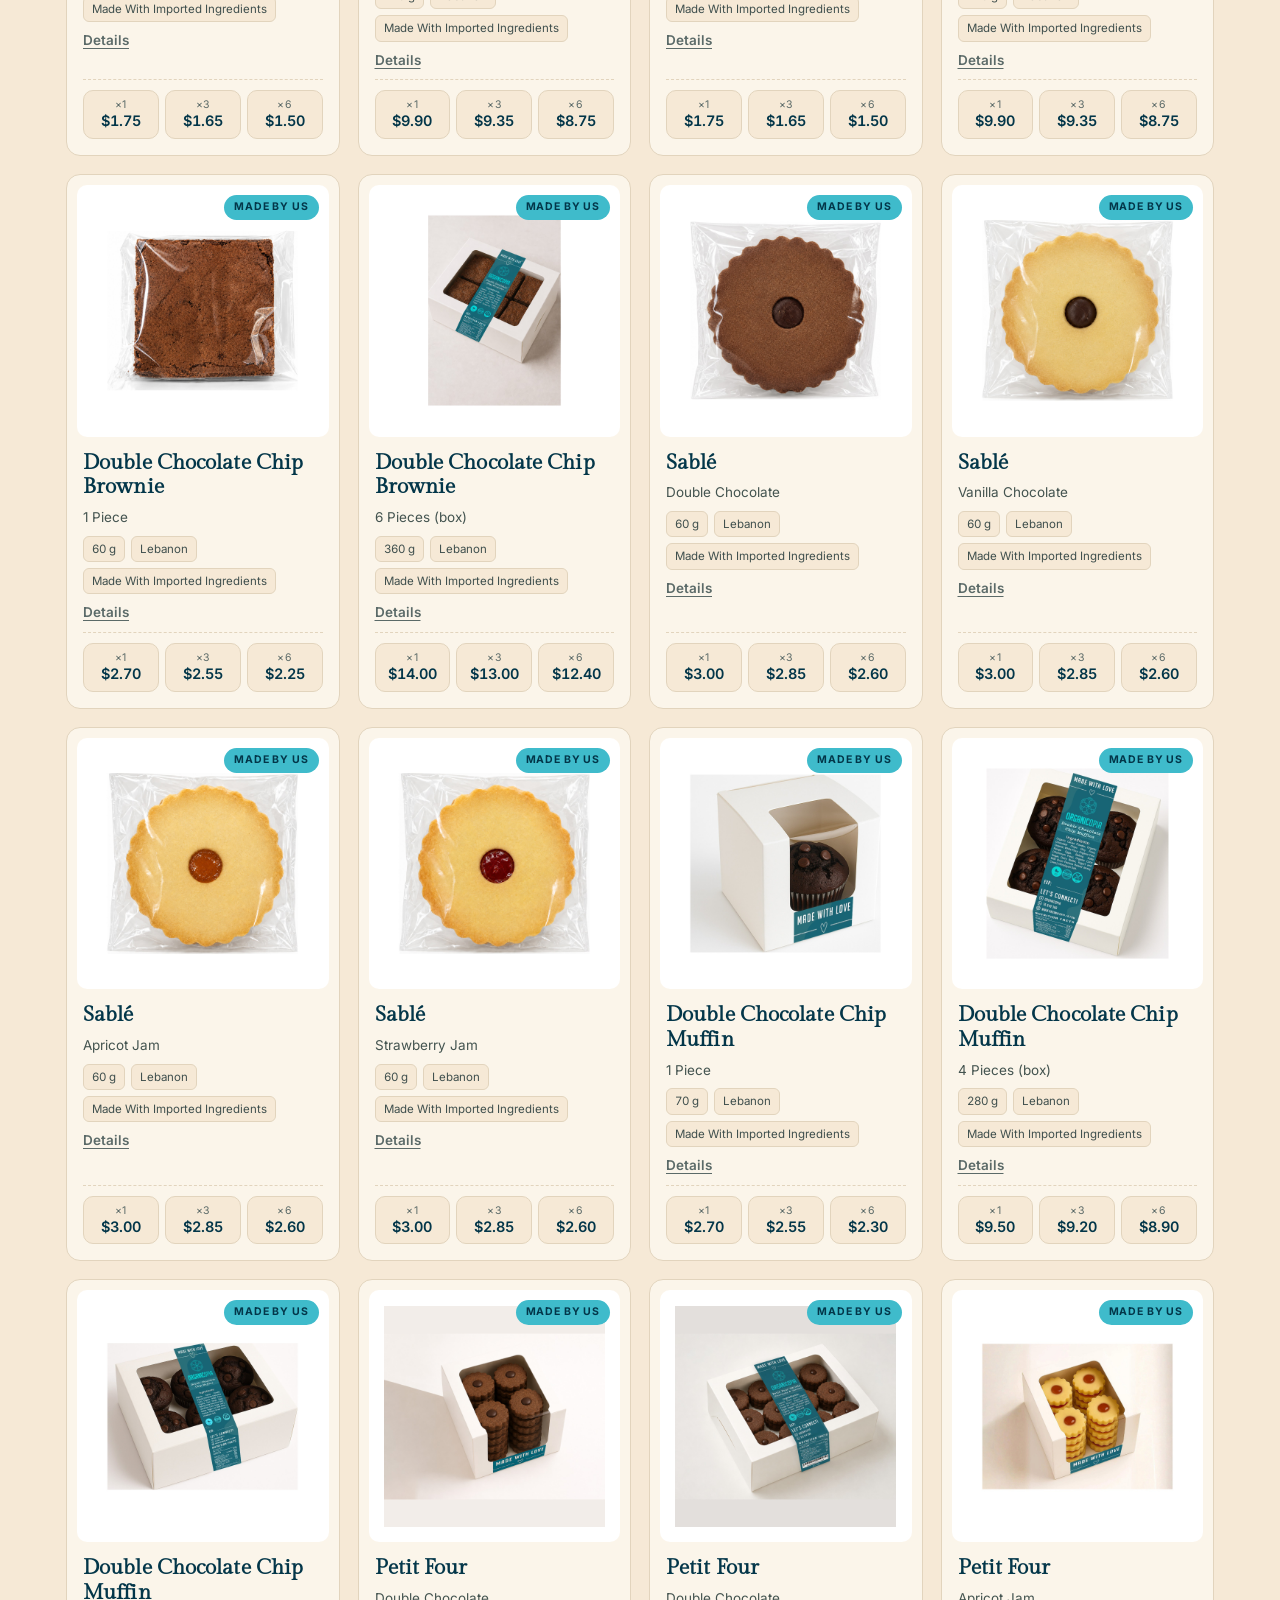
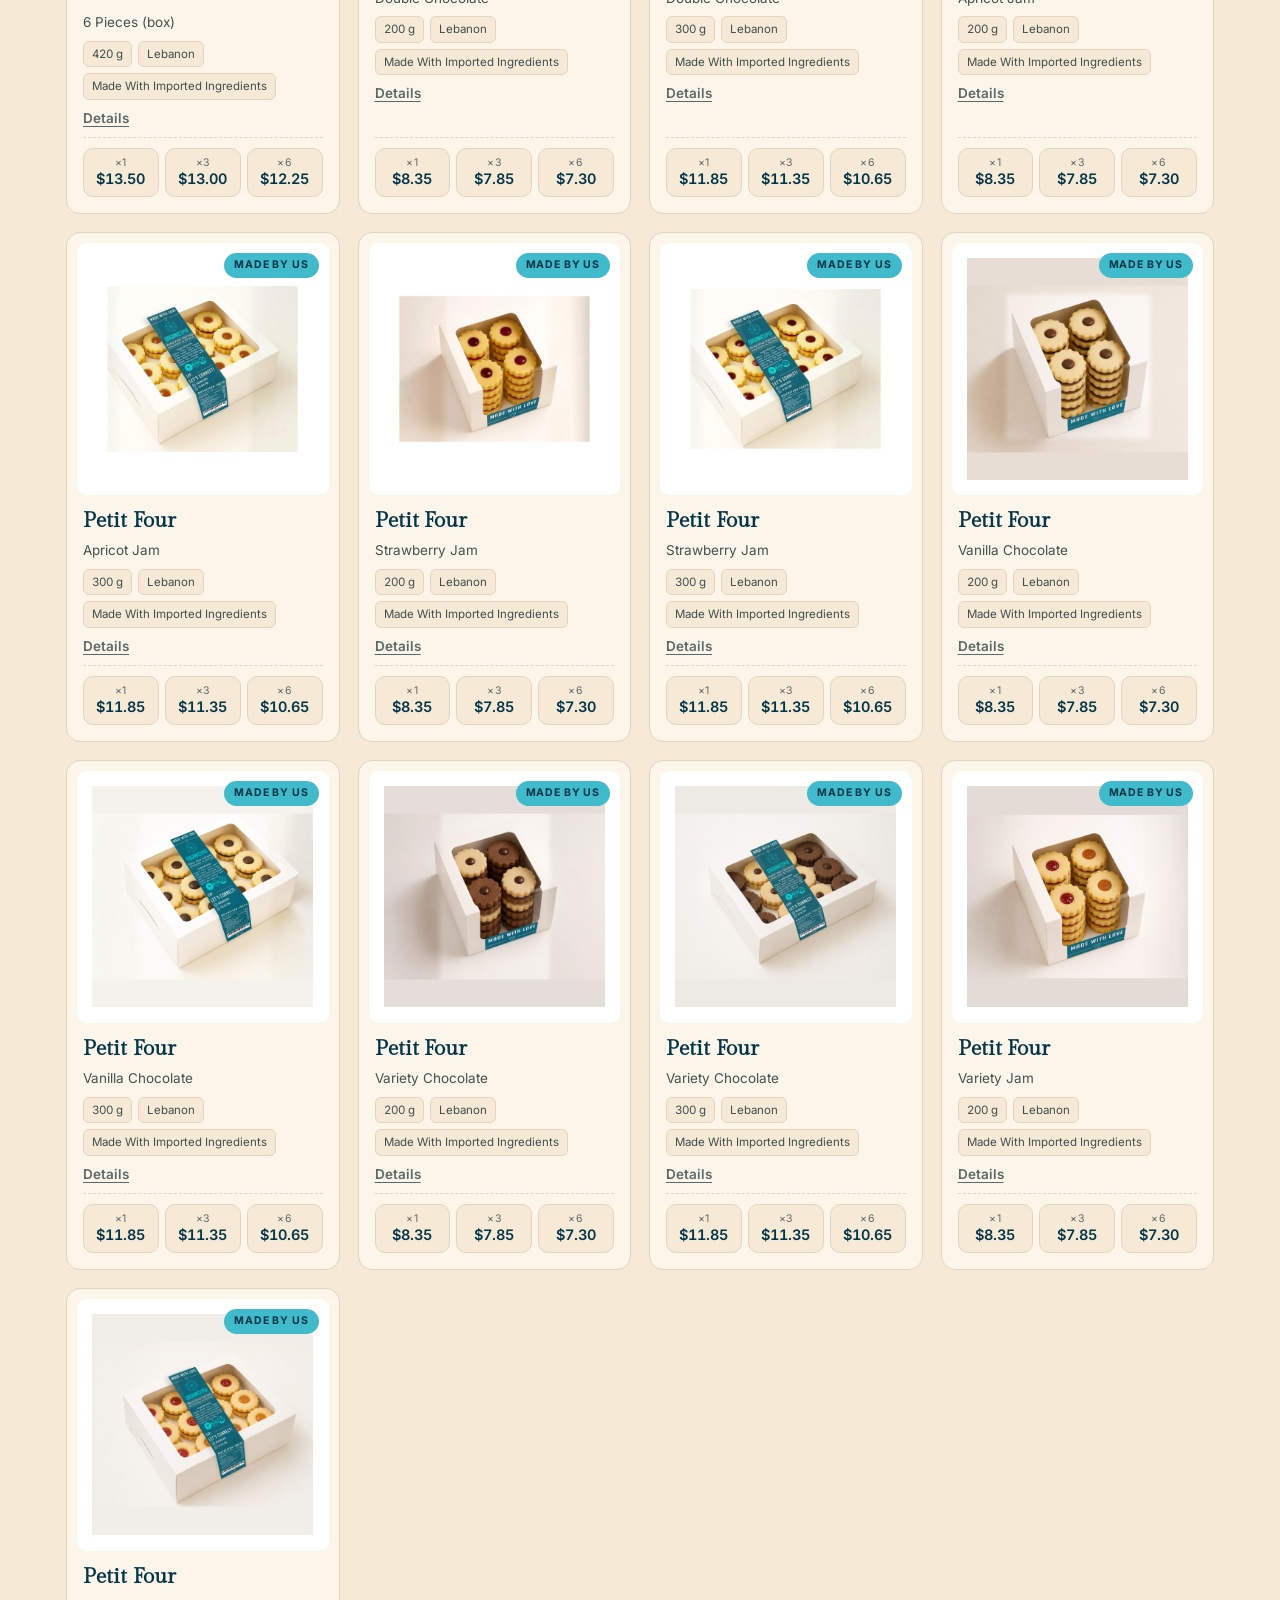
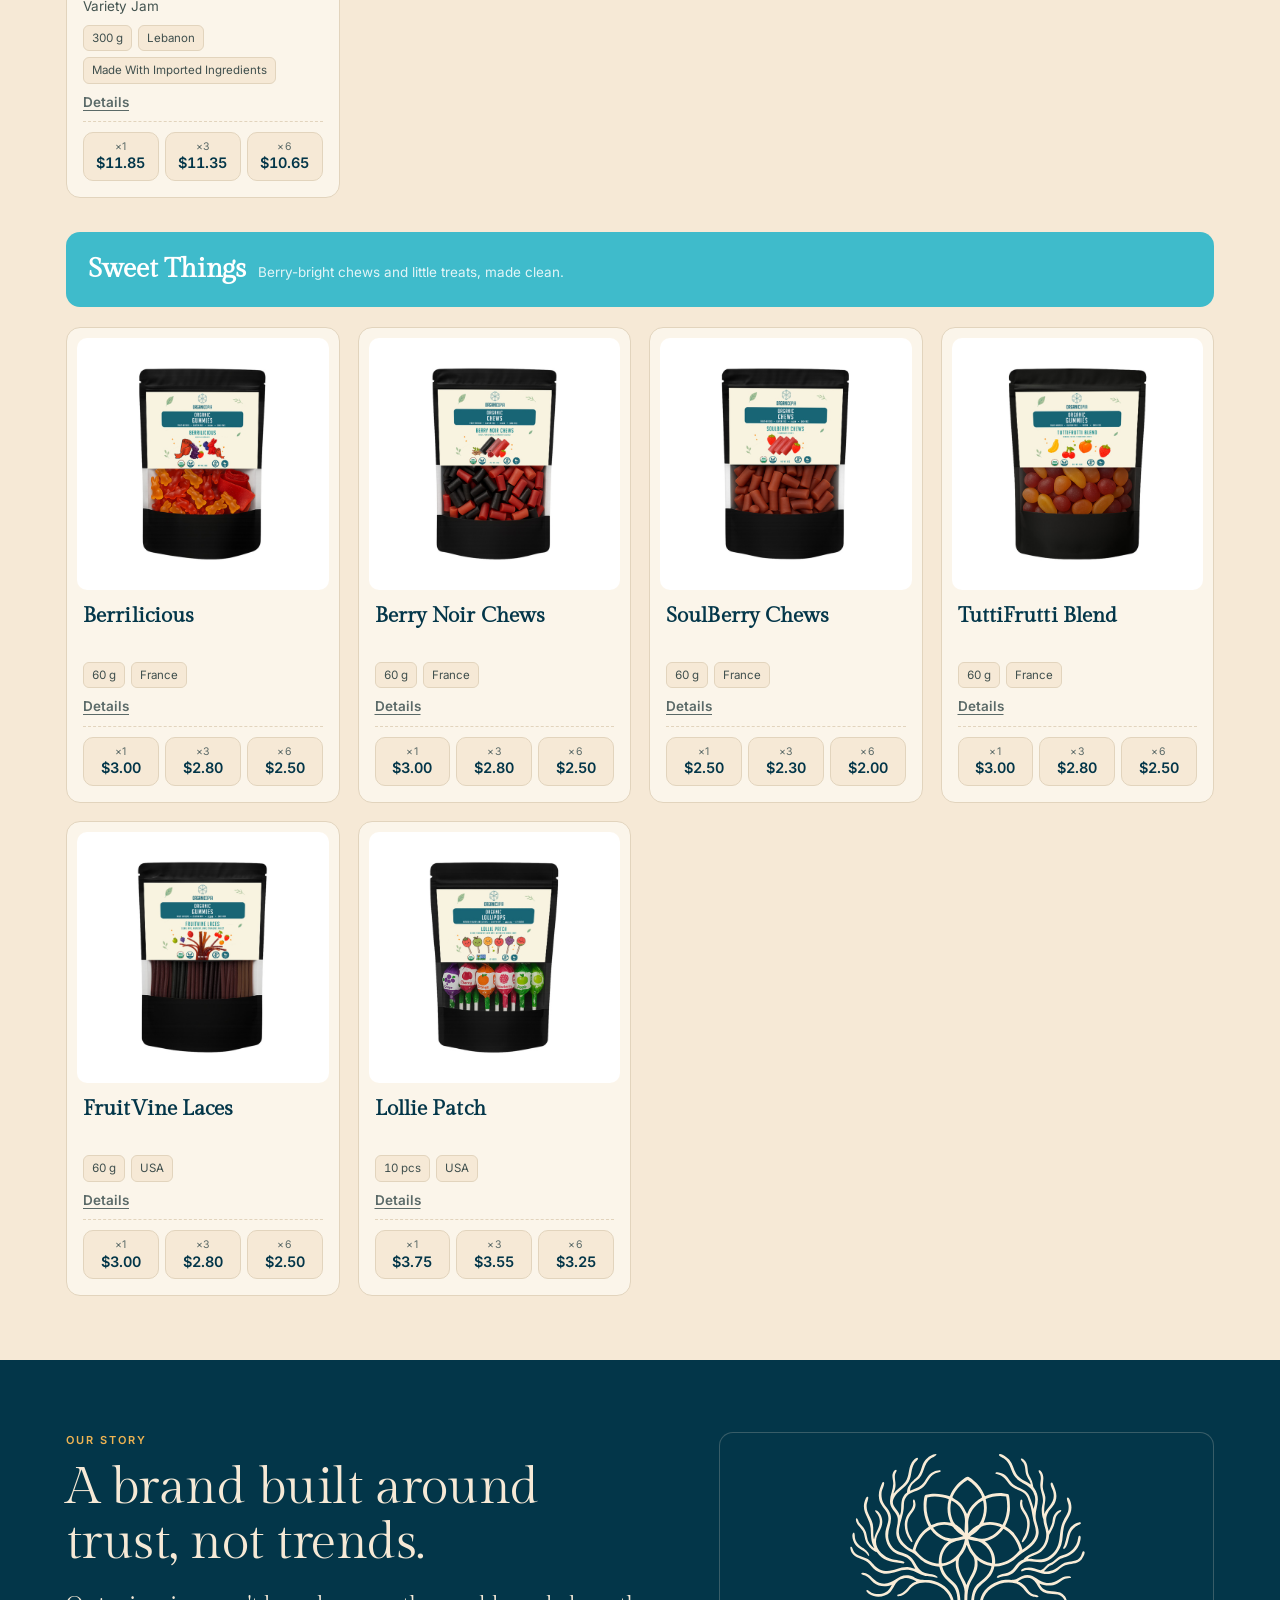
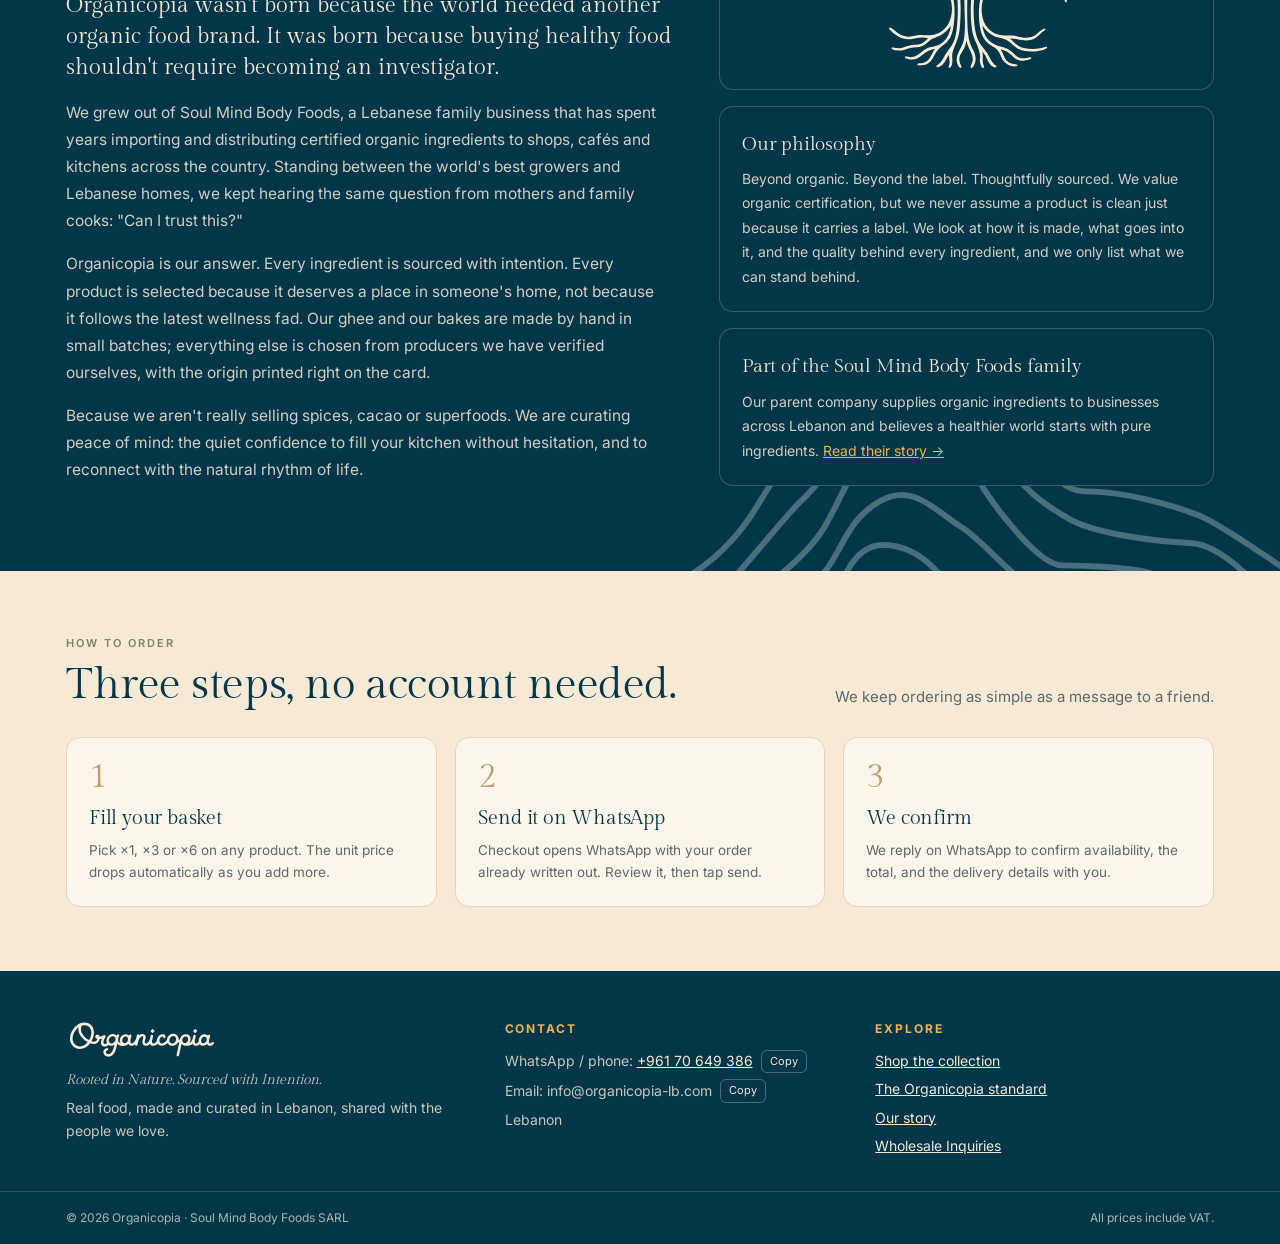
==== commit 9b288b5c: "Hotfix: catalog failed to render (category read before data loaded) Co-Authored-By: Claude Fable 5.1" ====
--- a/index.html
+++ b/index.html
@@ -24,7 +24,7 @@
 <link rel="preconnect" href="https://fonts.googleapis.com">
 <link rel="preconnect" href="https://fonts.gstatic.com" crossorigin>
 <link rel="stylesheet" href="https://fonts.googleapis.com/css2?family=Gilda+Display&family=Inter:wght@400;500;600;700&display=swap">
-<link rel="stylesheet" href="style.css?v=27">
+<link rel="stylesheet" href="style.css?v=28">
 </head>
 <body>
 
@@ -177,6 +177,6 @@
 
 <div class="toast" id="toast" role="status"></div>
 
-<script src="app.js?v=27"></script>
+<script src="app.js?v=28"></script>
 </body>
 </html>
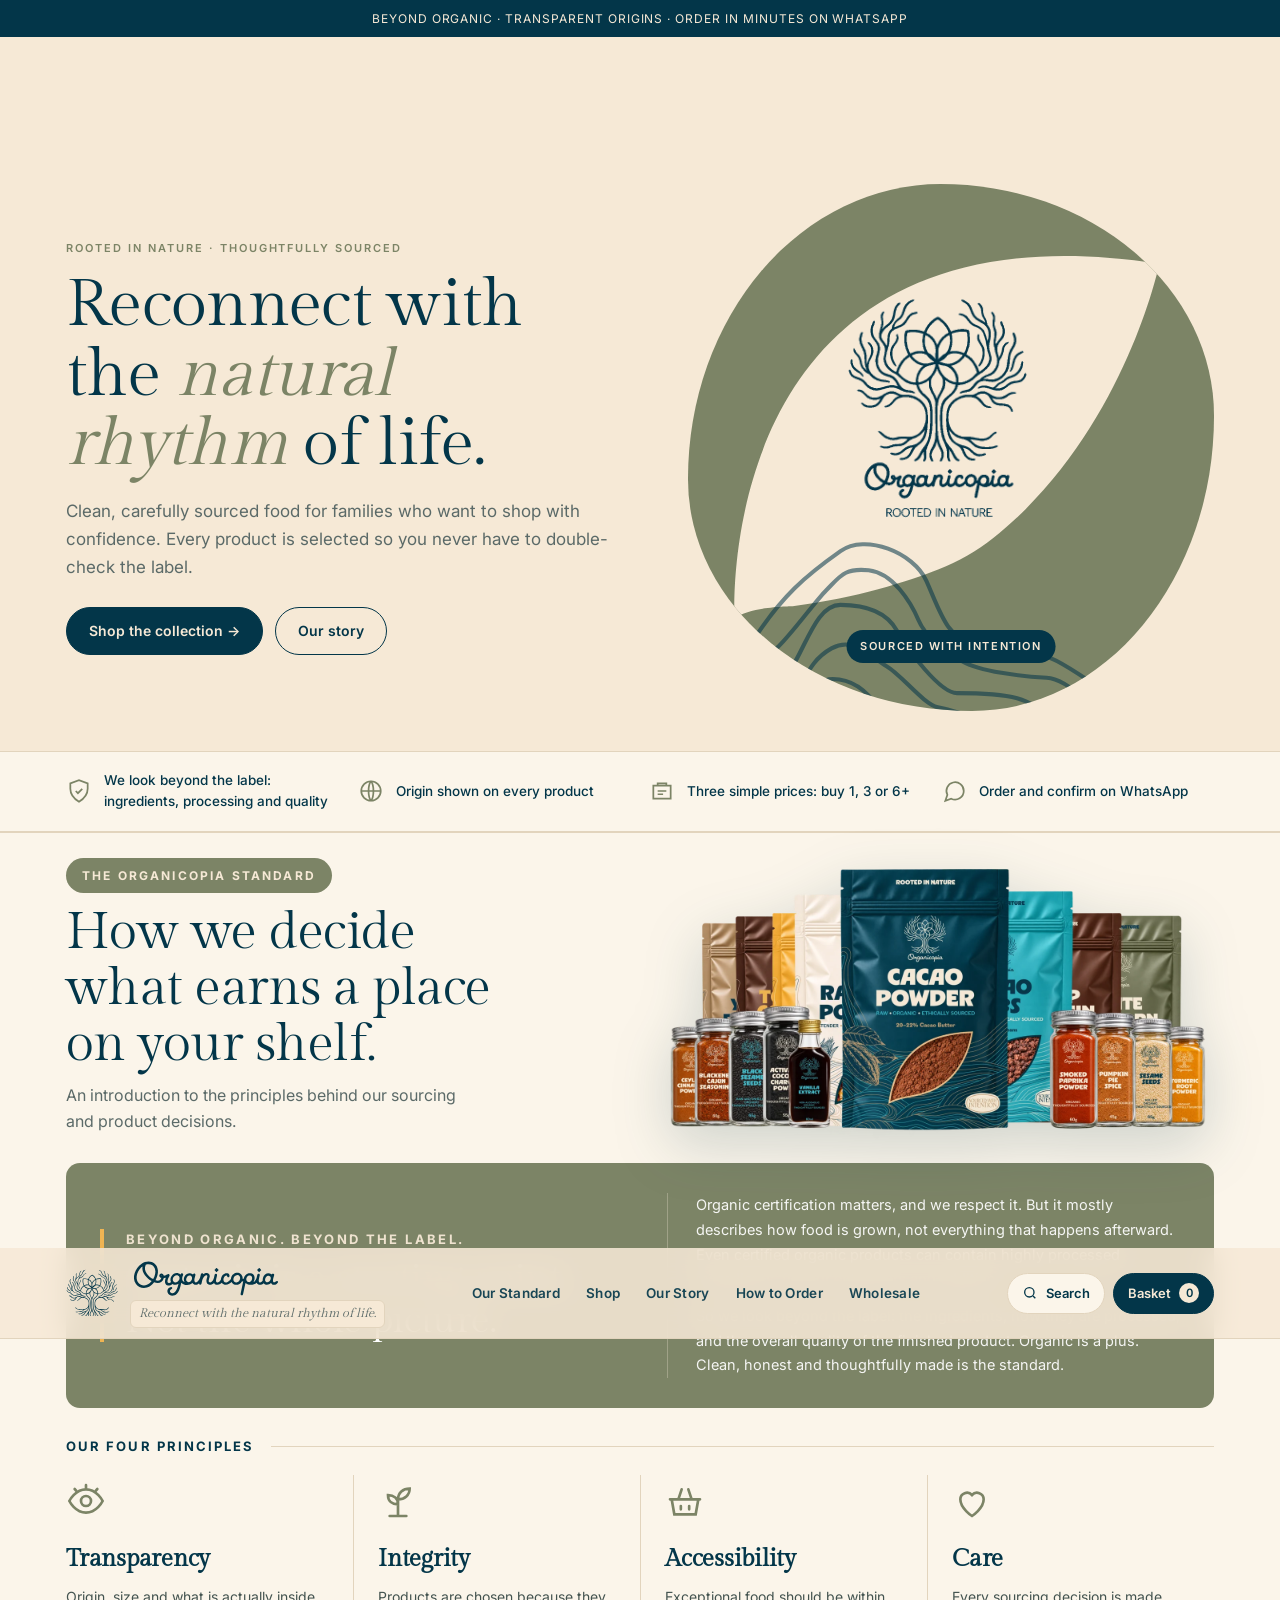
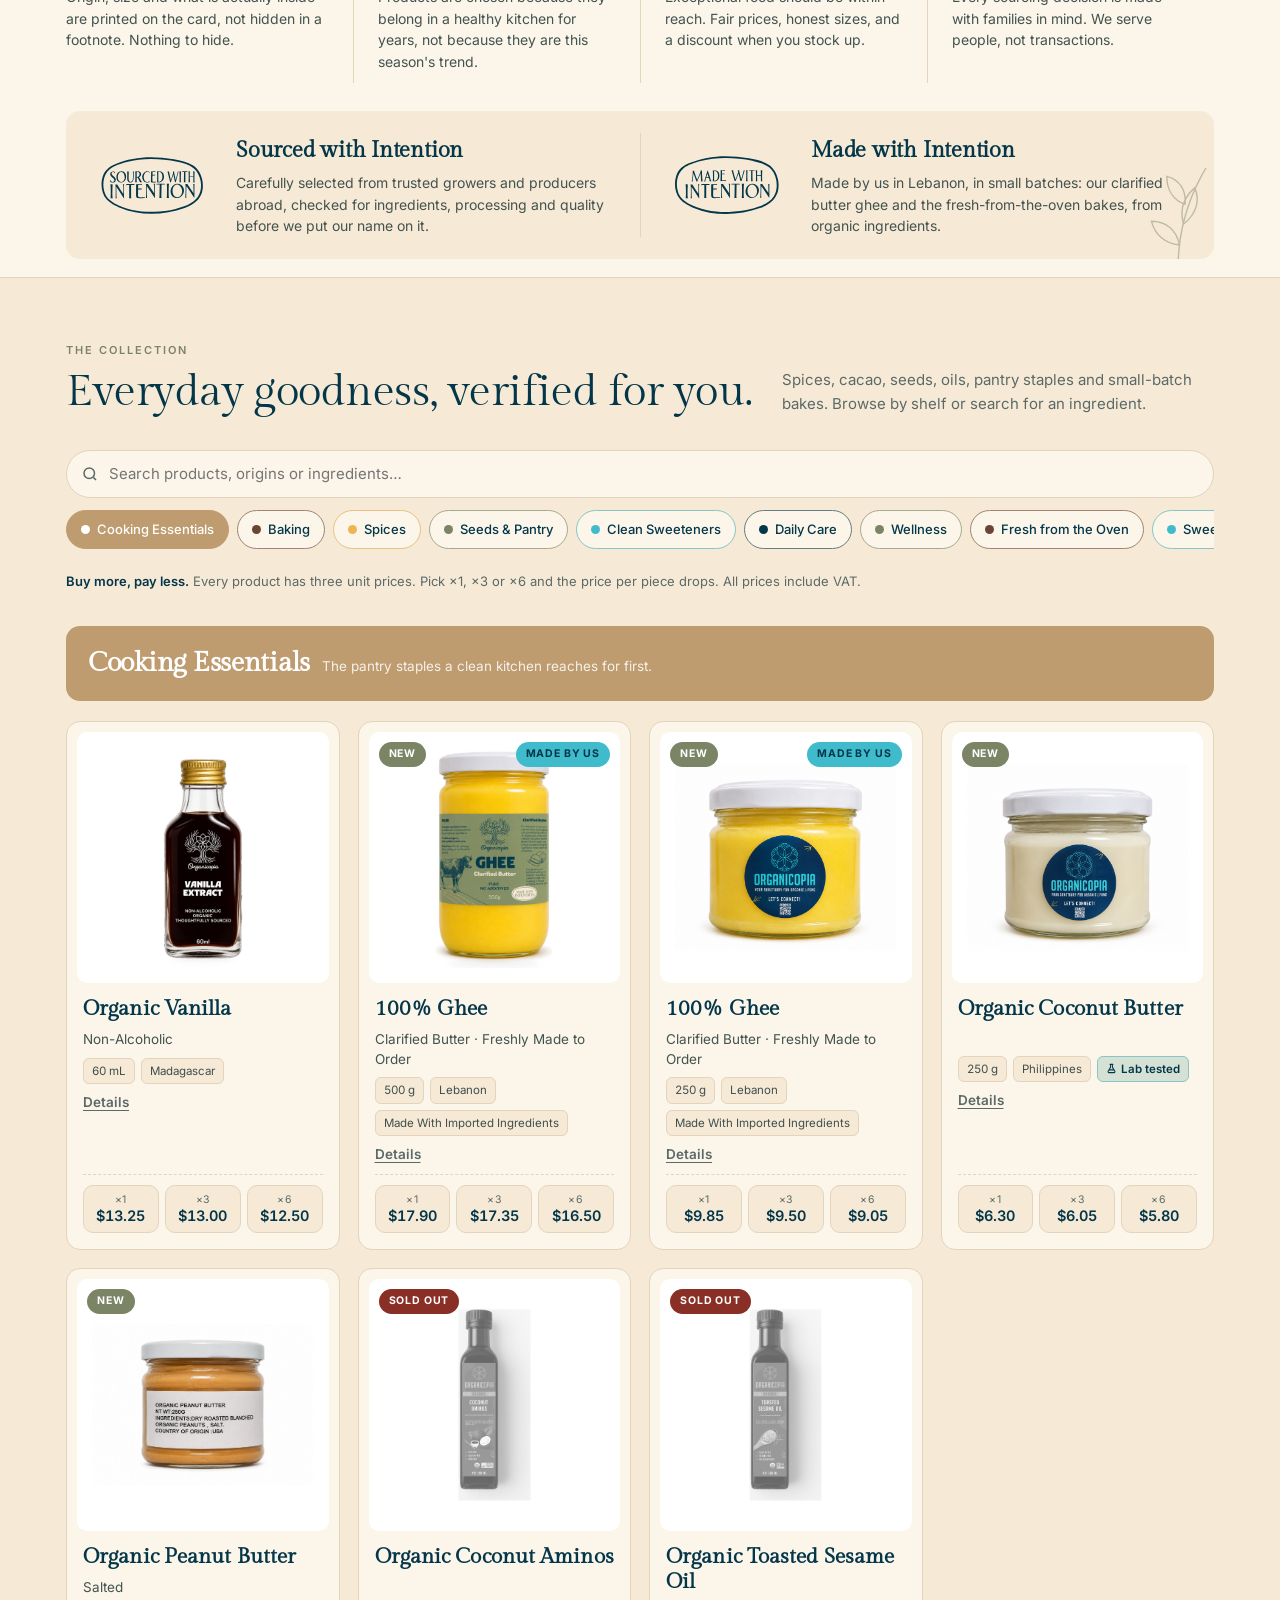
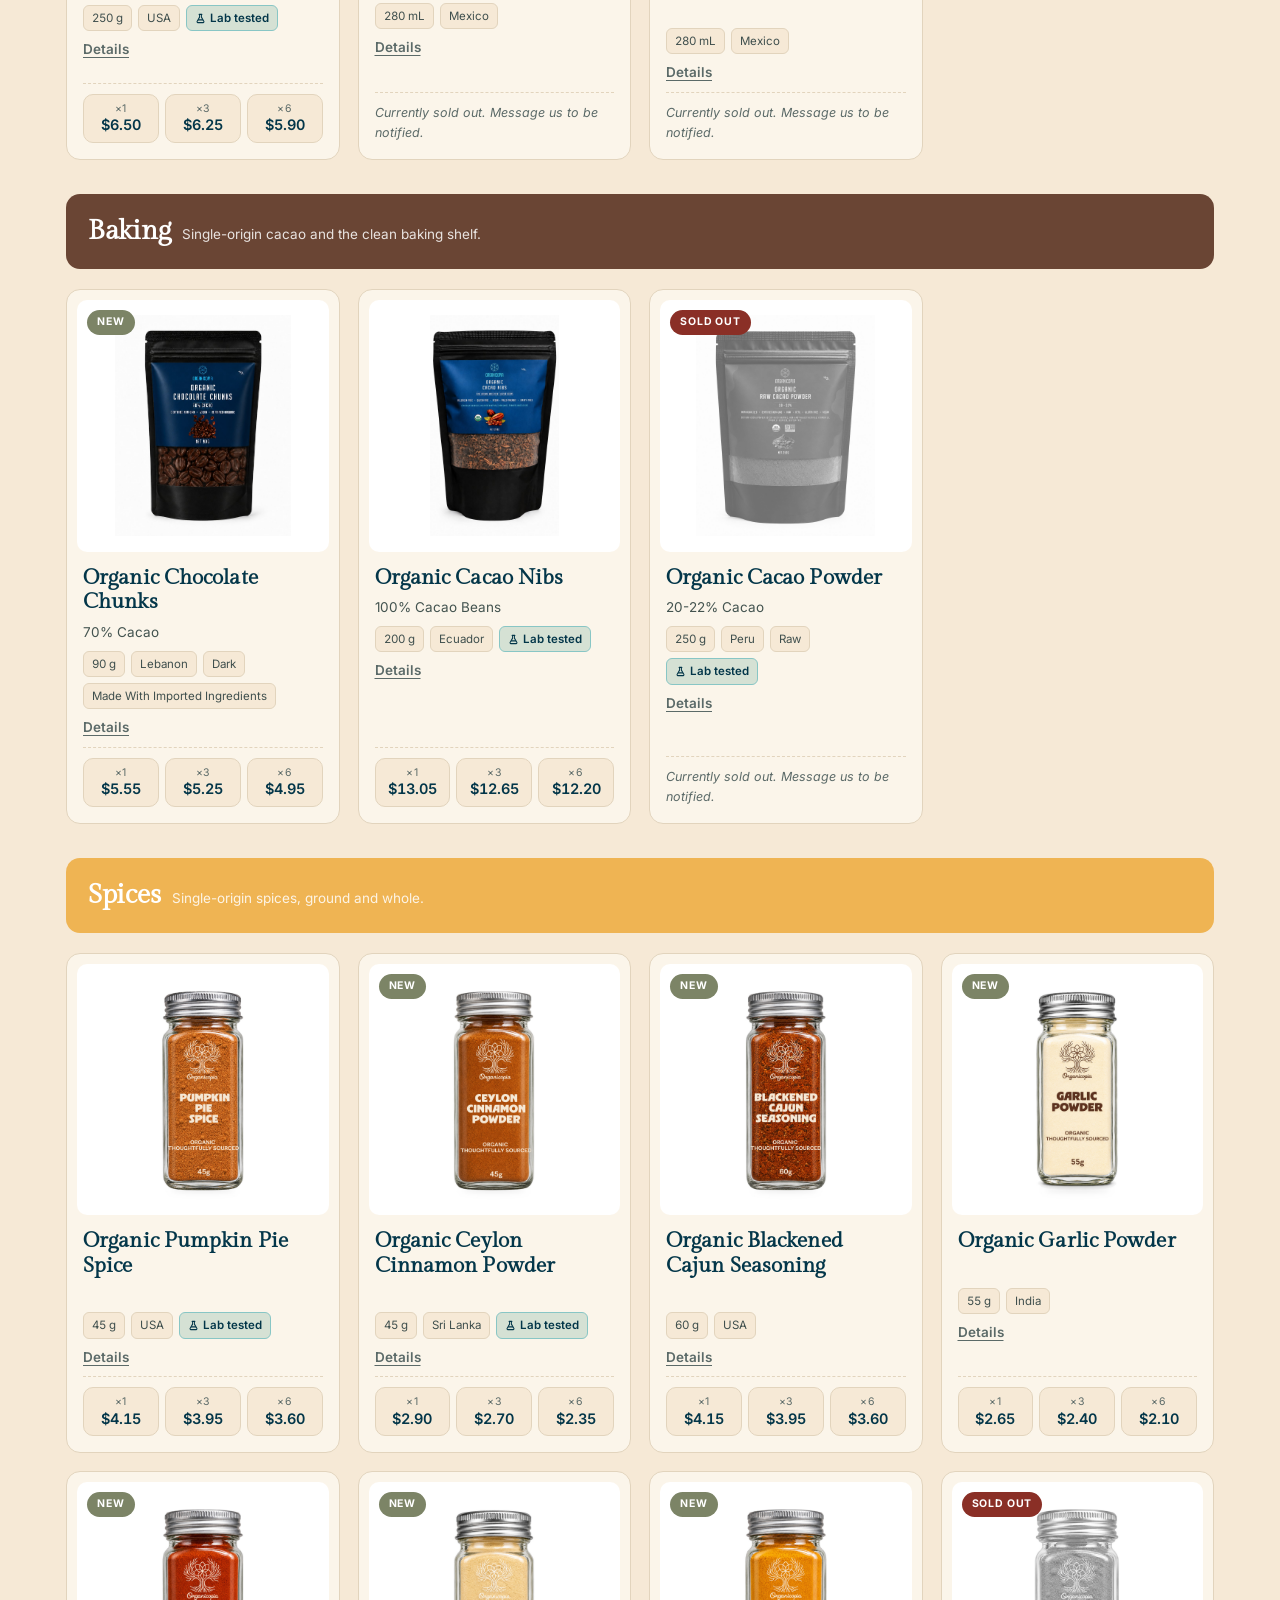
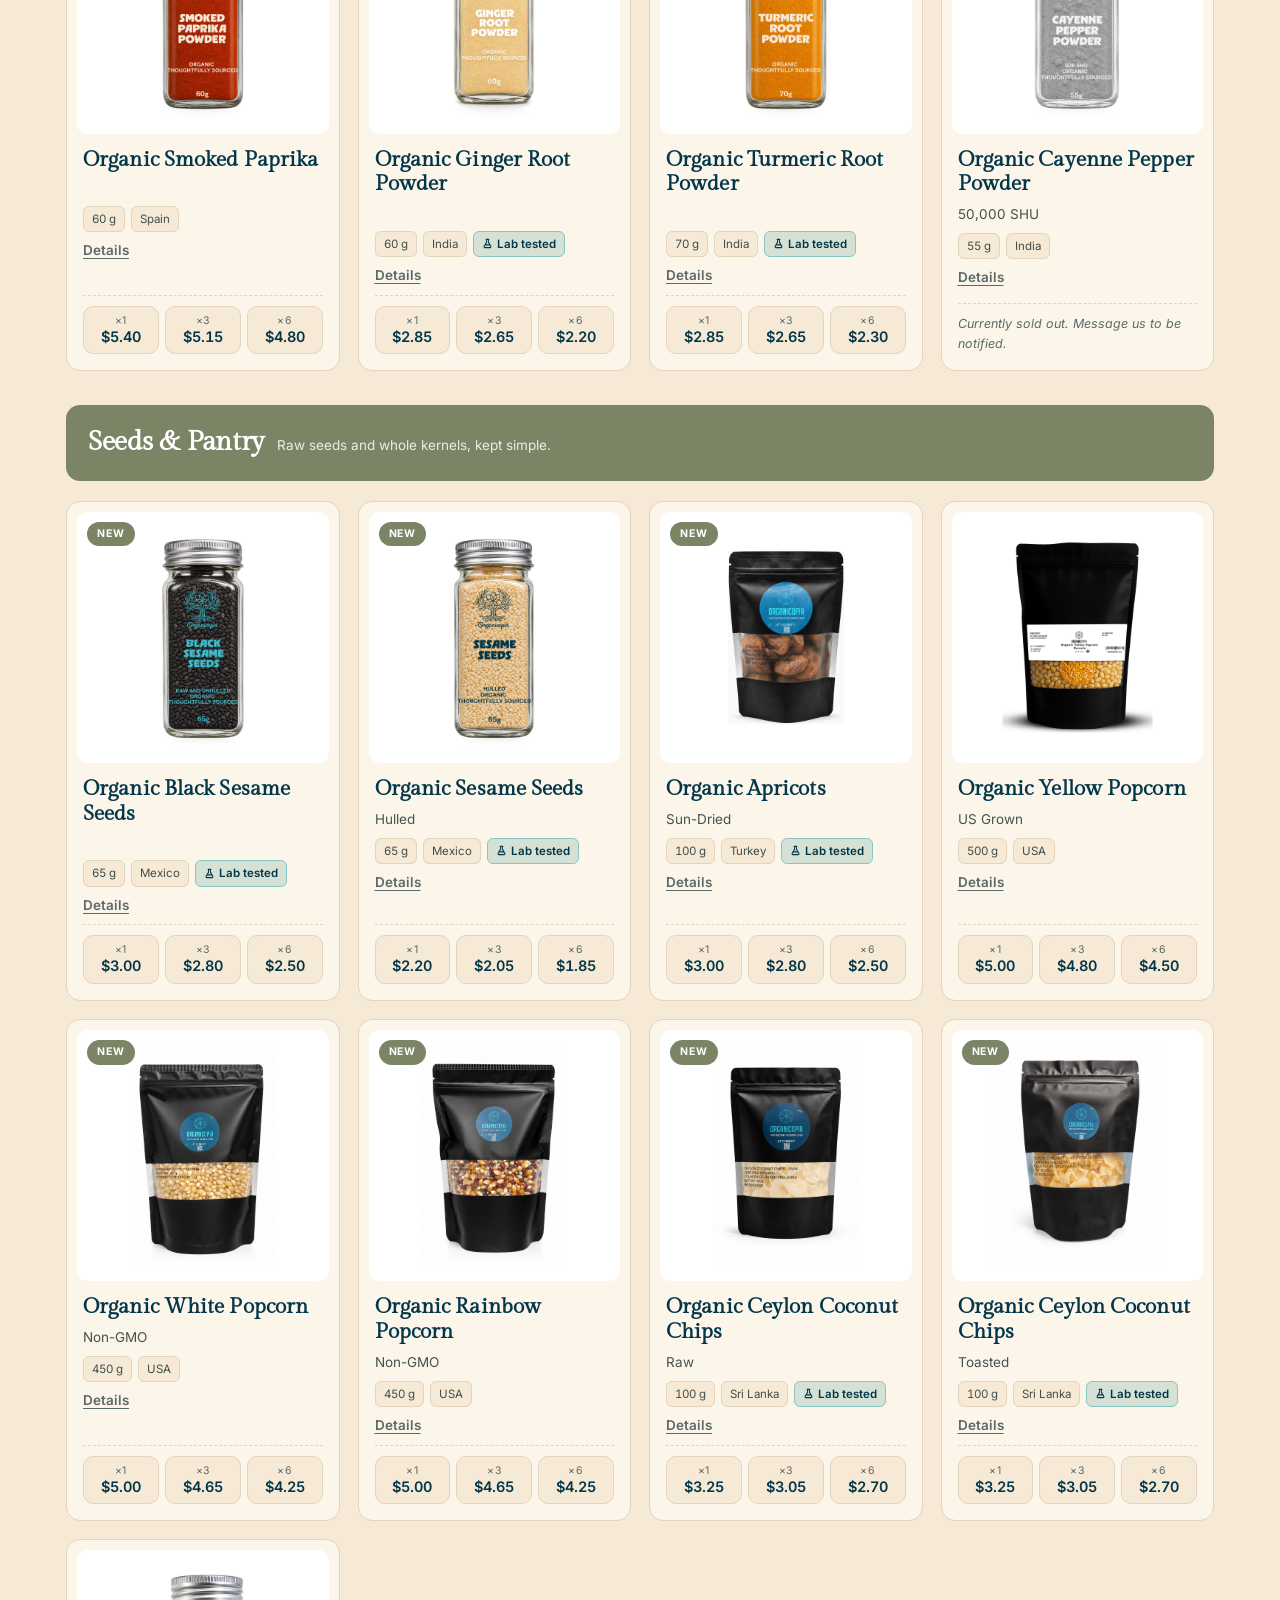
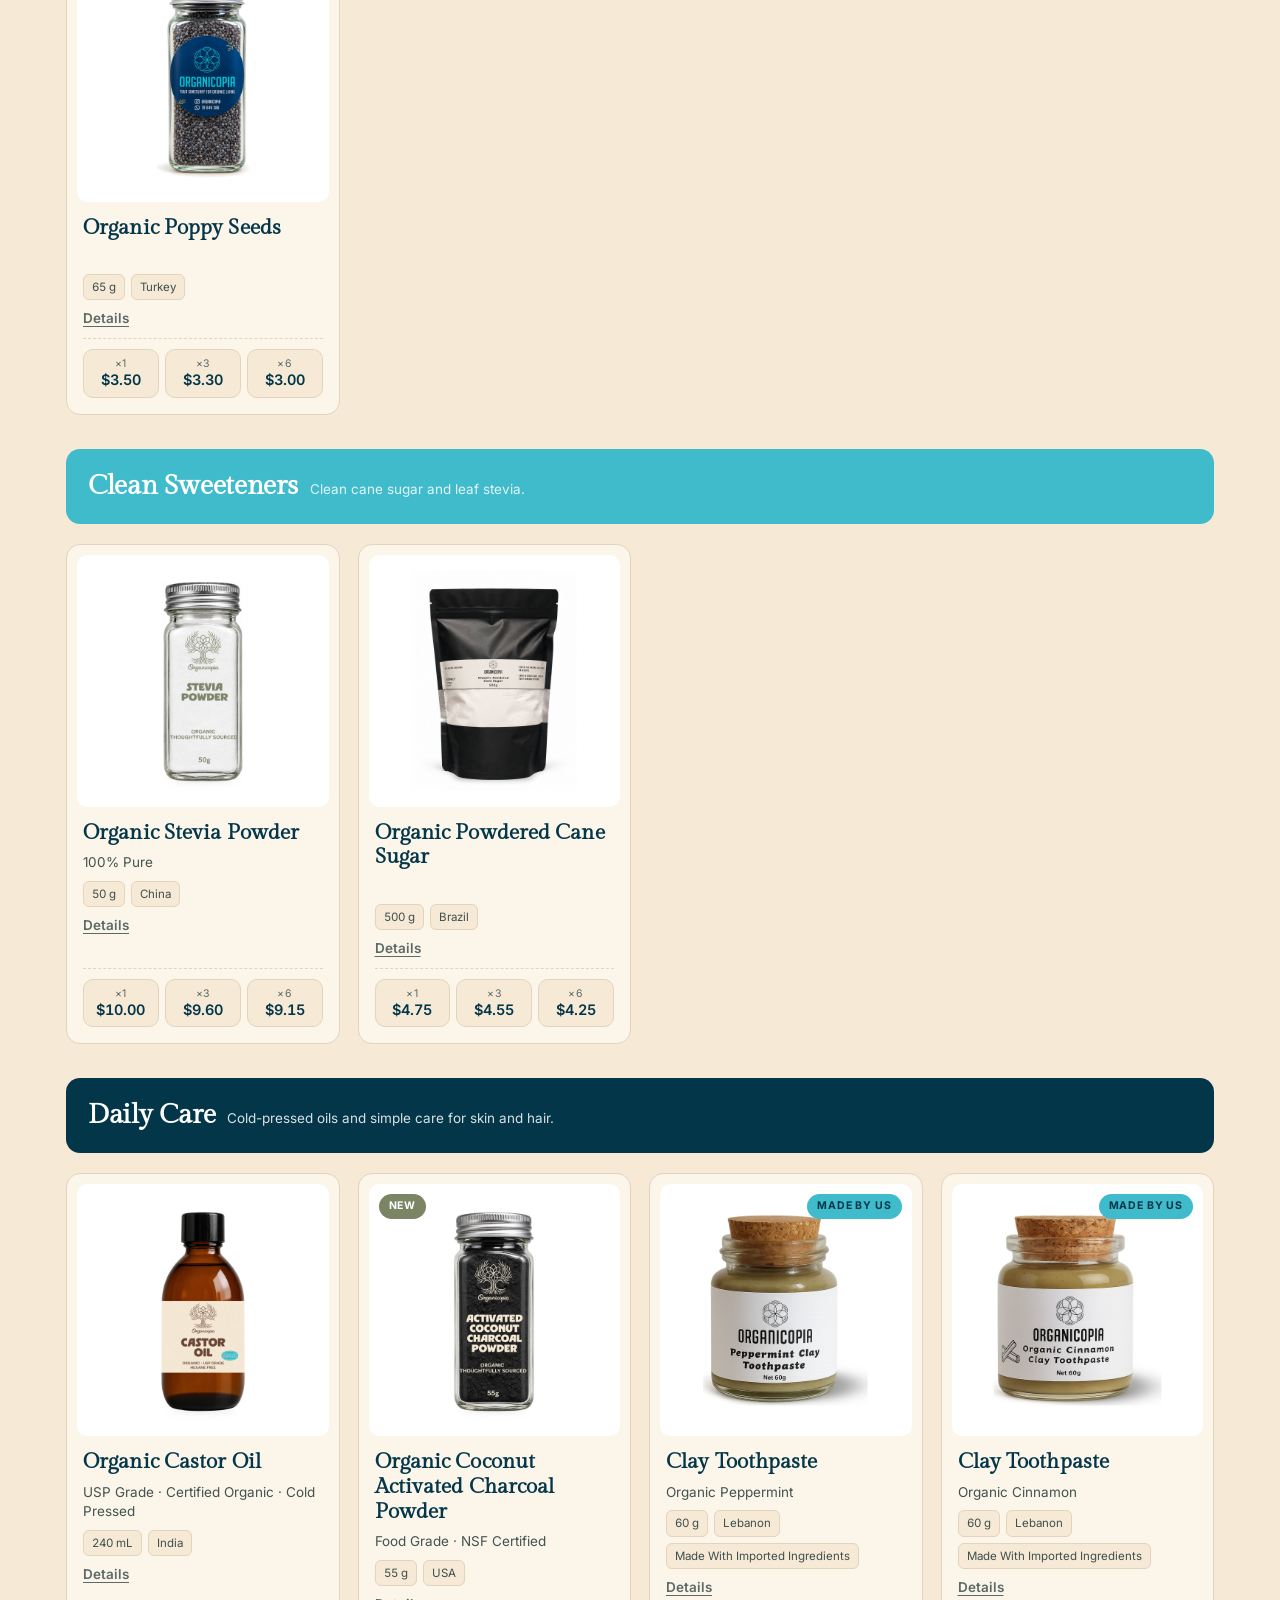
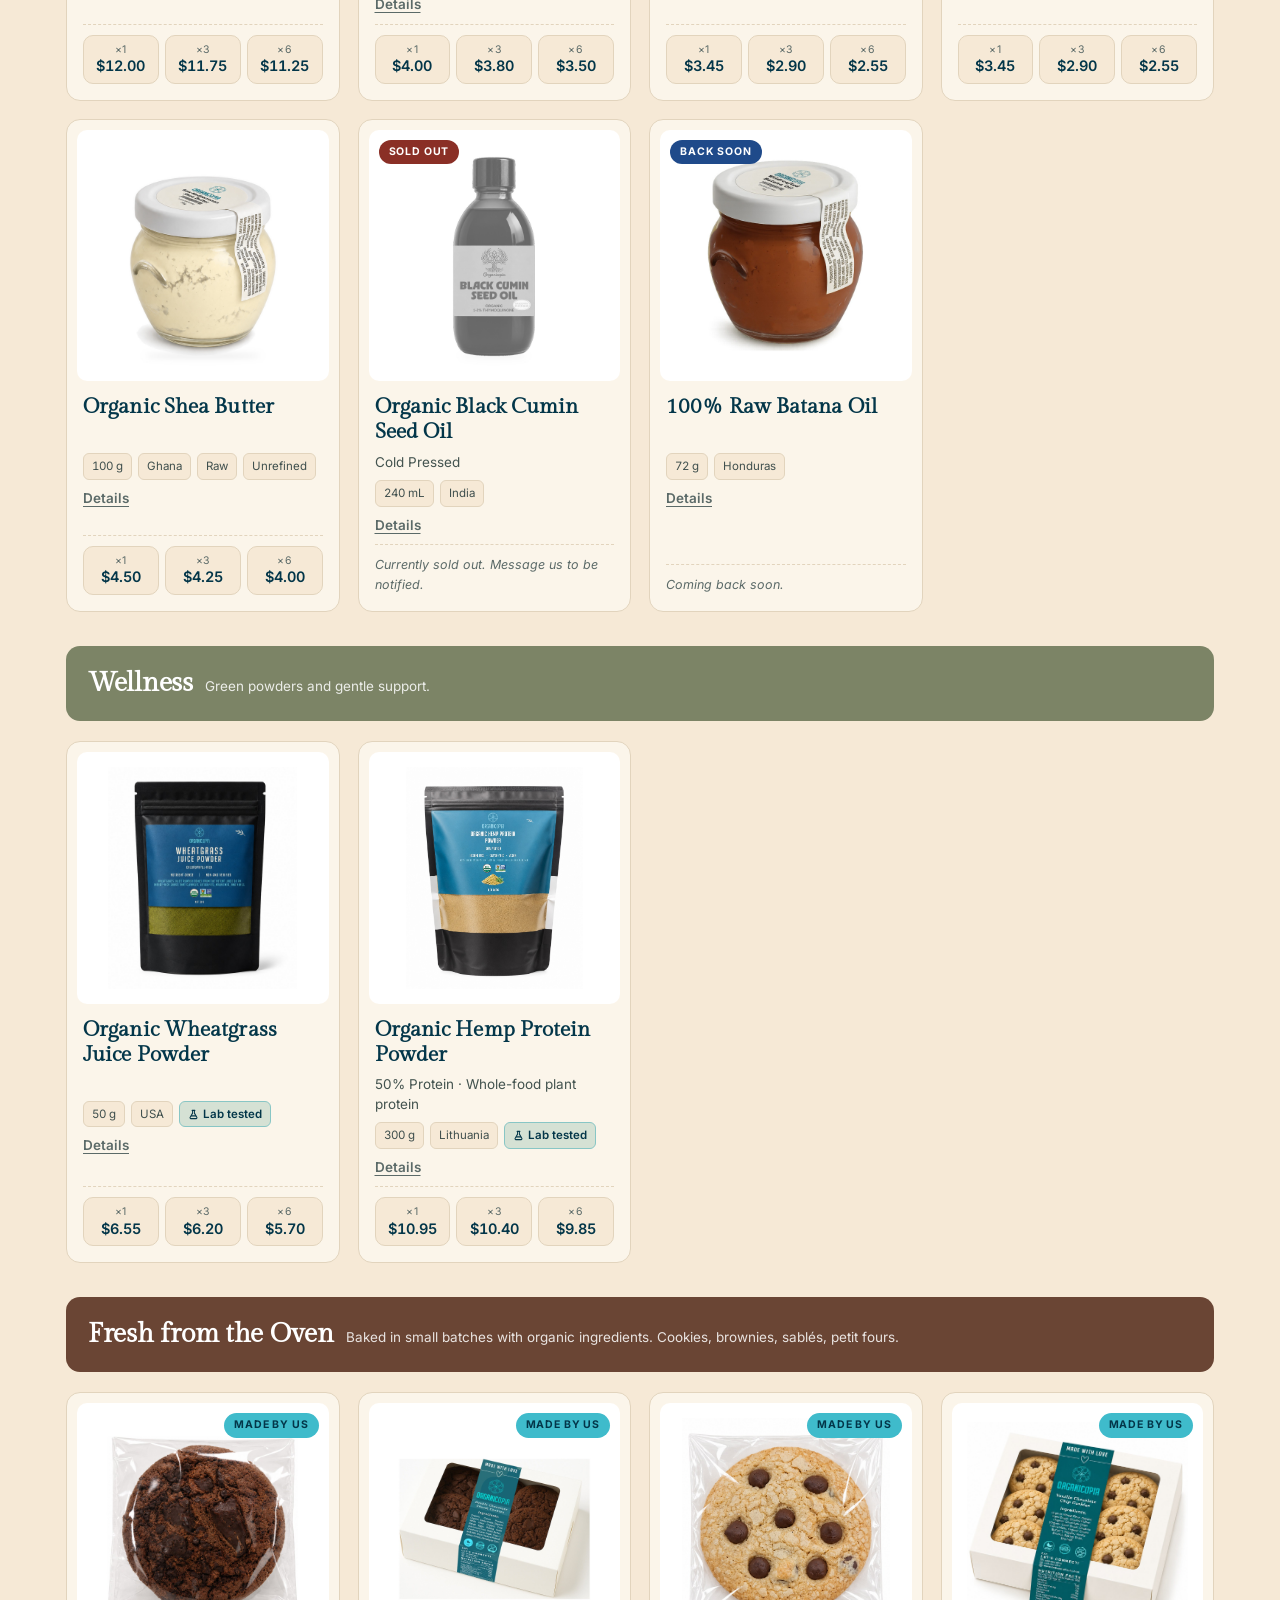
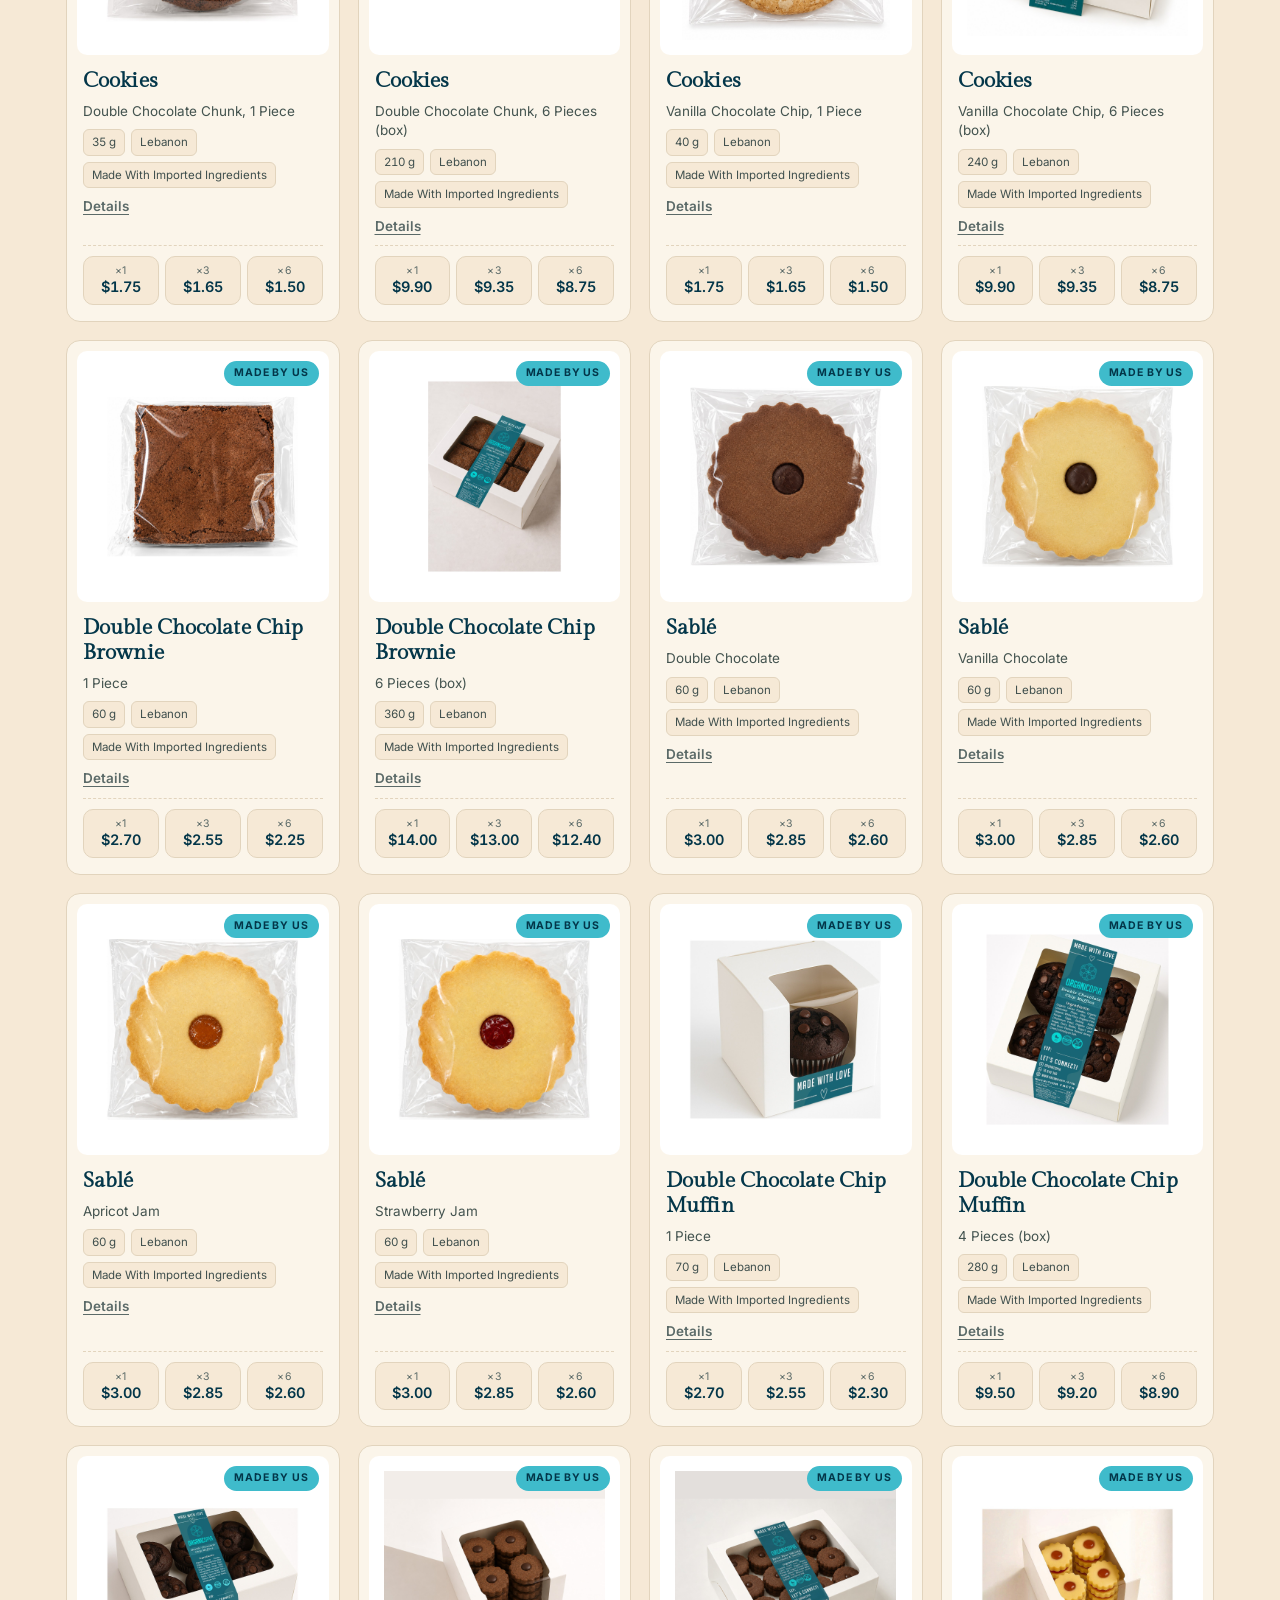
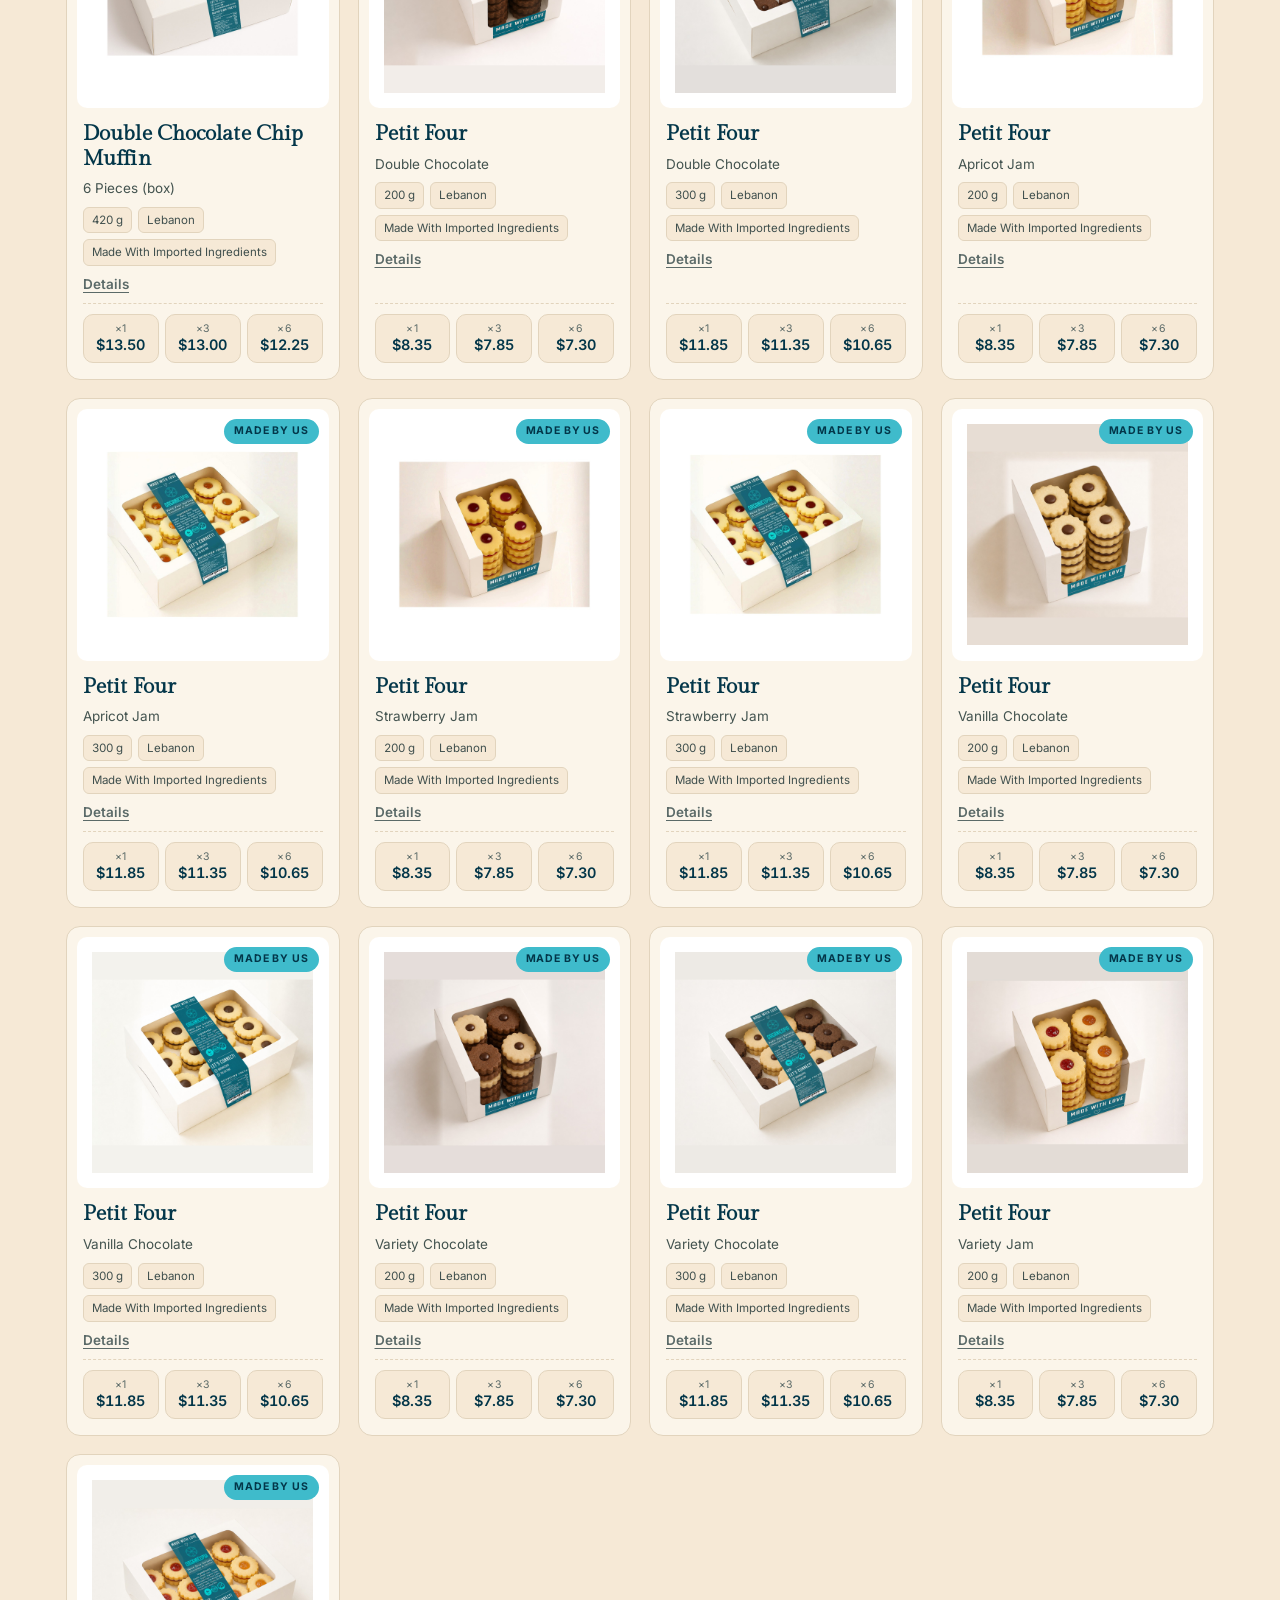
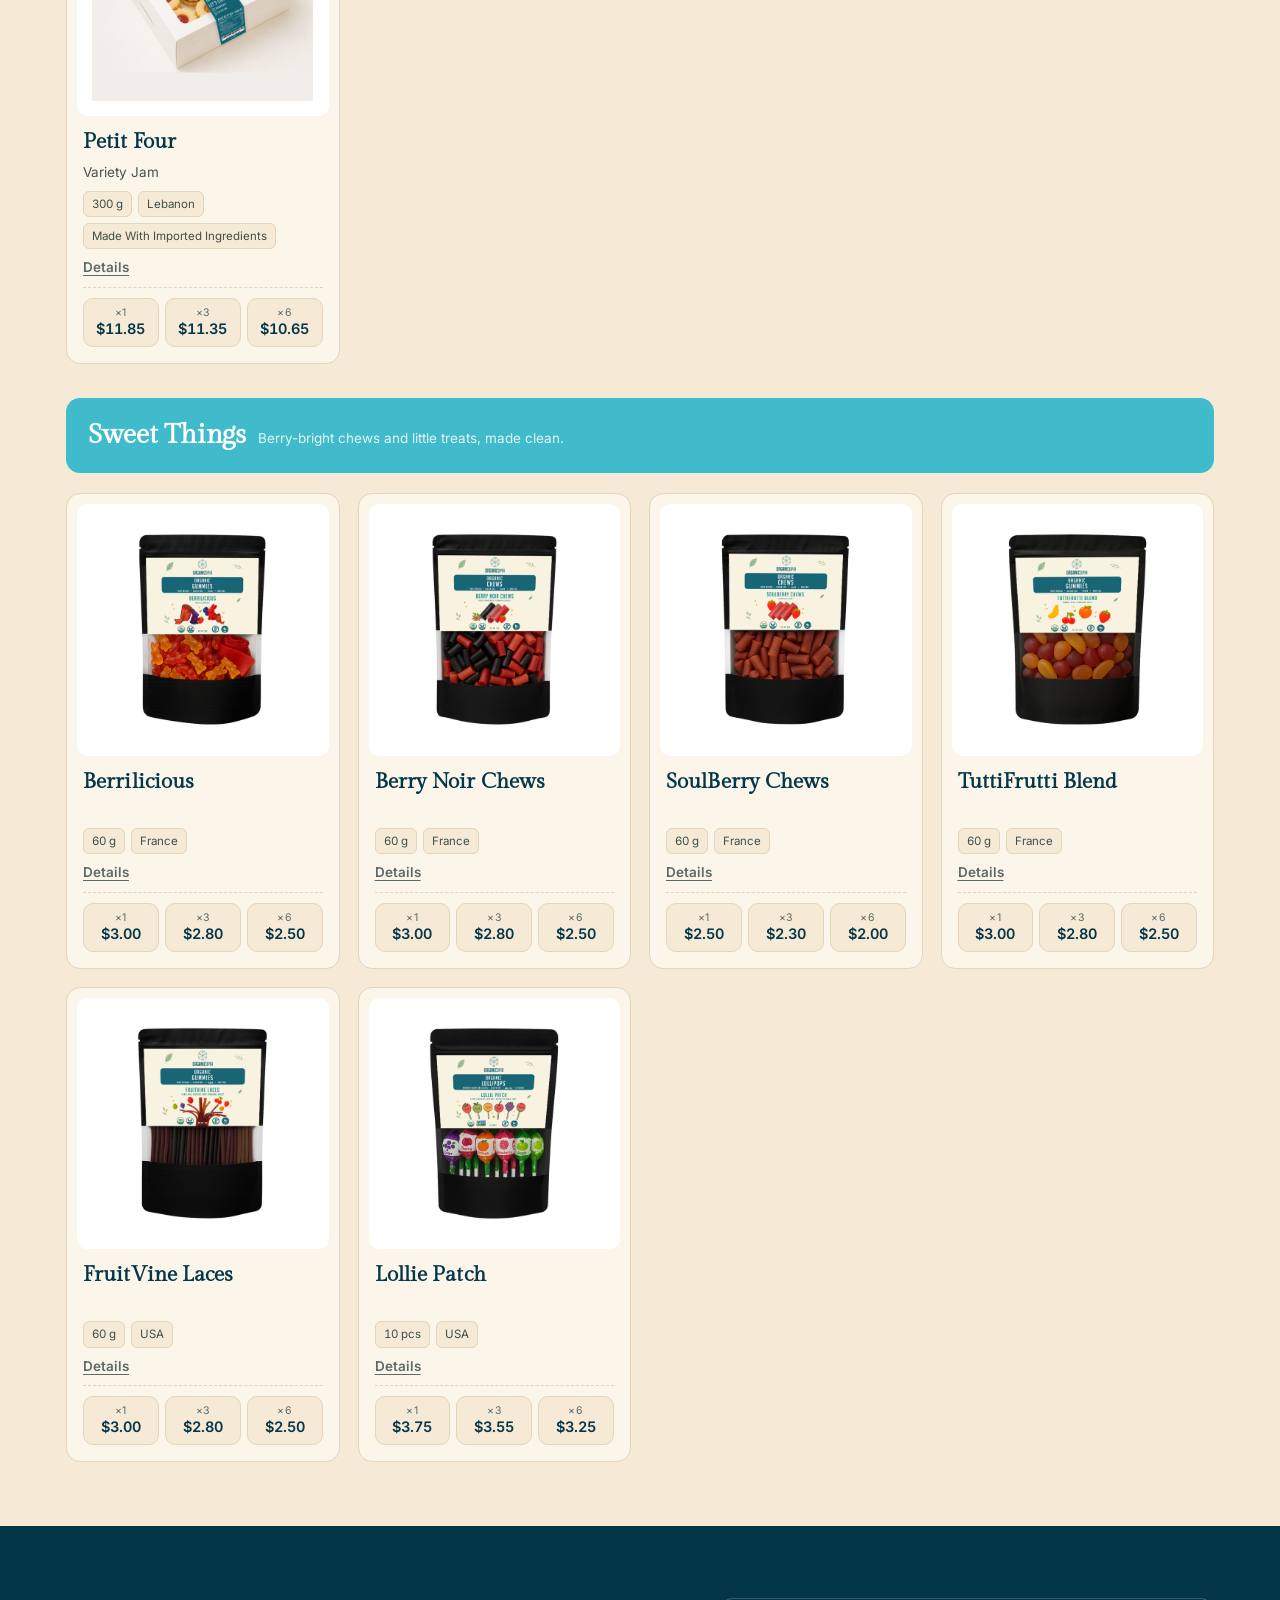
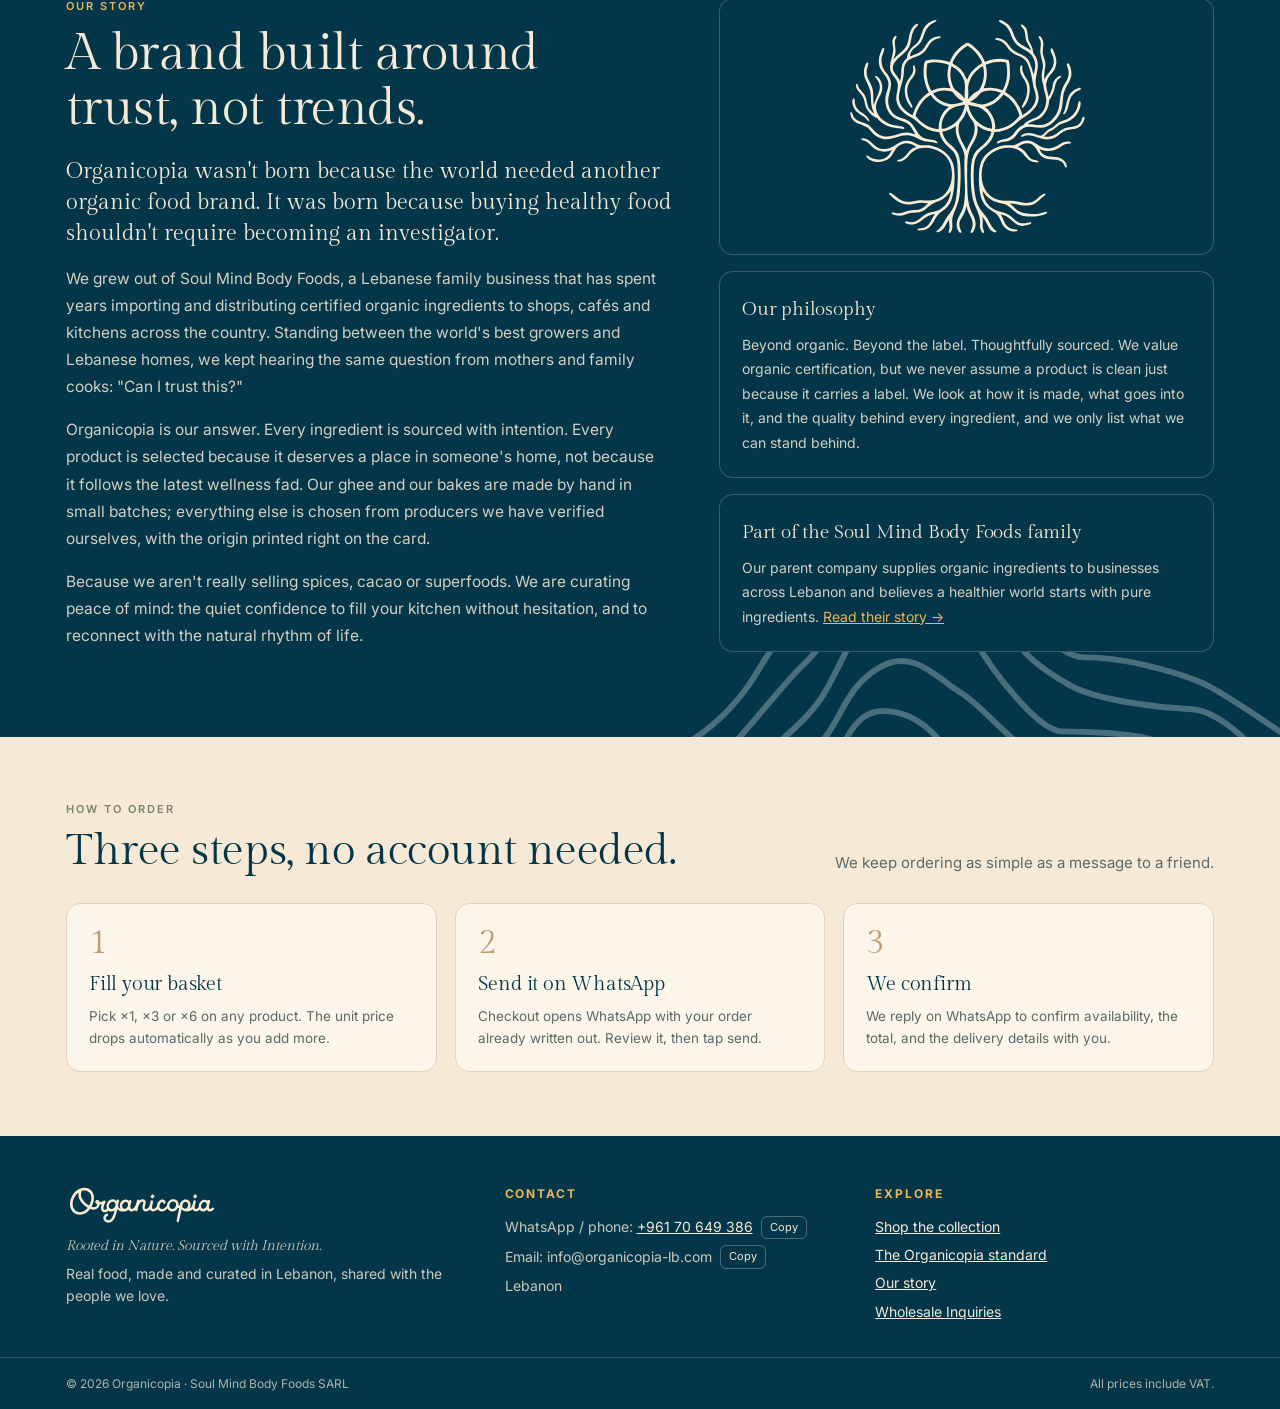
==== commit f4bba4d2: "The Organicopia Standard section redesigned Two-column header with the product range image; sage ban" ====
--- a/index.html
+++ b/index.html
@@ -13,18 +13,18 @@
 <meta property="og:title" content="Organicopia — Rooted in Nature">
 <meta property="og:description" content="Clean, thoughtfully sourced spices, cacao, seeds, oils and pantry staples. Beyond organic, beyond the label. Order on WhatsApp.">
 <meta property="og:url" content="https://www.organicopia-lb.com/">
-<meta property="og:image" content="https://organicopia-store.vercel.app/images/brand/share-card.png">
+<meta property="og:image" content="https://www.organicopia-lb.com/images/brand/share-card.png">
 <meta property="og:image:width" content="1200">
 <meta property="og:image:height" content="630">
 <meta property="og:image:alt" content="Organicopia — Reconnect with the natural rhythm of life.">
 <meta name="twitter:card" content="summary_large_image">
 <meta name="twitter:title" content="Organicopia — Rooted in Nature">
 <meta name="twitter:description" content="Clean, thoughtfully sourced spices, cacao, seeds, oils and pantry staples. Beyond organic, beyond the label. Order on WhatsApp.">
-<meta name="twitter:image" content="https://organicopia-store.vercel.app/images/brand/share-card.png">
+<meta name="twitter:image" content="https://www.organicopia-lb.com/images/brand/share-card.png">
 <link rel="preconnect" href="https://fonts.googleapis.com">
 <link rel="preconnect" href="https://fonts.gstatic.com" crossorigin>
 <link rel="stylesheet" href="https://fonts.googleapis.com/css2?family=Gilda+Display&family=Inter:wght@400;500;600;700&display=swap">
-<link rel="stylesheet" href="style.css?v=28">
+<link rel="stylesheet" href="style.css?v=29">
 </head>
 <body>
 
@@ -66,17 +66,25 @@
 </div></div>
 
 <section class="standard" id="standard"><div class="wrap block">
-  <div class="section-head"><div><div class="eyebrow">The Organicopia standard</div><h2>How we decide what earns a place on your shelf.</h2></div><p>Good food begins with informed choices. A product is listed only when it clears the same four questions, every time.</p></div>
-  <div class="beyond"><div><div class="beyond-kicker">Beyond Organic. Beyond The Label.</div><h3>Organic doesn't always mean clean.</h3></div><div><p>Organic certification matters, and we respect it. But it mostly describes how food is grown, not everything that happens afterward. Even certified organic products can contain highly processed ingredients, flavour enhancers and additives.</p><p>So we look beyond the label. Before anything reaches your shelf we check the ingredients, how they are processed, what goes into manufacturing, and the overall quality of the finished product. Organic is a plus. Clean, honest and thoughtfully made is the standard.</p></div></div>
-  <div class="pillars">
-    <div class="pillar"><svg viewBox="0 0 24 24" fill="none" stroke="currentColor" stroke-width="1.6"><path d="M2 12s3.5-7 10-7 10 7 10 7-3.5 7-10 7S2 12 2 12Z"/><circle cx="12" cy="12" r="3"/></svg><h3>Radical transparency</h3><p>Origin, size and what is actually inside are printed on the card, not hidden in a footnote. Nothing to hide, everything to show.</p></div>
-    <div class="pillar"><svg viewBox="0 0 24 24" fill="none" stroke="currentColor" stroke-width="1.6"><path d="M12 3v18M5 8l7-5 7 5M4 21h16"/></svg><h3>Integrity over trends</h3><p>Products are chosen because they belong in a healthy kitchen for years, not because they are this season's superfood.</p></div>
-    <div class="pillar"><svg viewBox="0 0 24 24" fill="none" stroke="currentColor" stroke-width="1.6"><path d="M3 11h18M3 11l2 9h14l2-9M12 3v4M8 7h8"/></svg><h3>Accessibility</h3><p>Exceptional food should not be a luxury. Fair prices, honest sizes, and a discount when you stock up.</p></div>
-    <div class="pillar"><svg viewBox="0 0 24 24" fill="none" stroke="currentColor" stroke-width="1.6"><path d="M12 21s-7-4.5-7-10a4 4 0 0 1 7-2.6A4 4 0 0 1 19 11c0 5.5-7 10-7 10Z"/></svg><h3>Care</h3><p>Every sourcing decision is made with families in mind. We serve people, not transactions.</p></div>
+  <div class="std-head">
+    <div class="std-intro"><div class="eyebrow">The Organicopia standard</div><h2>How we decide what earns a place on your shelf.</h2><p>An introduction to the principles behind our sourcing and product decisions.</p></div>
+    <div class="std-visual"><img src="images/brand/range.webp" alt="The Organicopia range: cacao powder, spices, seeds and extracts" width="1400" height="723" loading="lazy"></div>
   </div>
-  <div class="stickers">
-    <div class="sticker"><img src="images/brand/sticker-sourced.svg" alt="Sourced with Intention seal" width="124" height="86"><div><h3>Sourced with Intention</h3><p>Carefully selected from trusted growers and producers abroad, checked for ingredients, processing and quality before we put our name on it.</p></div></div>
-    <div class="sticker"><img src="images/brand/sticker-made.svg" alt="Made with Intention seal" width="124" height="86"><div><h3>Made with Intention</h3><p>Made by us in Lebanon, in small batches: our clarified butter ghee and the fresh-from-the-oven bakes, from organic ingredients.</p></div></div>
+  <div class="std-band">
+    <div class="std-band-l"><div class="std-kicker">Beyond Organic. Beyond The Label.</div><h3>Organic is a starting point.<br>Not the whole picture.</h3></div>
+    <div class="std-band-r"><p>Organic certification matters, and we respect it. But it mostly describes how food is grown, not everything that happens afterward. Even certified organic products can contain highly processed ingredients, flavour enhancers and additives.</p><p>So we look beyond the label: the ingredients, how they are processed, and the overall quality of the finished product. Organic is a plus. Clean, honest and thoughtfully made is the standard.</p></div>
+  </div>
+  <div class="std-label"><span>Our four principles</span></div>
+  <div class="std-principles">
+    <div><svg viewBox="0 0 24 24" fill="none" stroke="currentColor" stroke-width="1.6" stroke-linecap="round"><path d="M2 12s3.5-7 10-7 10 7 10 7-3.5 7-10 7S2 12 2 12Z"/><circle cx="12" cy="12" r="3"/><path d="M12 2.5v1.5M5.2 4.8l1 1.1M18.8 4.8l-1 1.1"/></svg><h3>Transparency</h3><p>Origin, size and what is actually inside are printed on the card, not hidden in a footnote. Nothing to hide.</p></div>
+    <div><svg viewBox="0 0 24 24" fill="none" stroke="currentColor" stroke-width="1.6" stroke-linecap="round"><path d="M12 21V11M12 11c0-4 3-6.5 7-6.5 0 4-3 6.5-7 6.5ZM12 14c0-3.5-2.5-5.5-6-5.5 0 3.5 2.5 5.5 6 5.5ZM7 21h10"/></svg><h3>Integrity</h3><p>Products are chosen because they belong in a healthy kitchen for years, not because they are this season's trend.</p></div>
+    <div><svg viewBox="0 0 24 24" fill="none" stroke="currentColor" stroke-width="1.6" stroke-linecap="round"><path d="M3 11h18M4 11l1.6 9h12.8L20 11M8 11l2-6M16 11l-2-6M9.5 15v2M14.5 15v2"/></svg><h3>Accessibility</h3><p>Exceptional food should be within reach. Fair prices, honest sizes, and a discount when you stock up.</p></div>
+    <div><svg viewBox="0 0 24 24" fill="none" stroke="currentColor" stroke-width="1.6" stroke-linecap="round"><path d="M12 21s-7-4.5-7-10a4 4 0 0 1 7-2.6A4 4 0 0 1 19 11c0 5.5-7 10-7 10Z"/></svg><h3>Care</h3><p>Every sourcing decision is made with families in mind. We serve people, not transactions.</p></div>
+  </div>
+  <div class="std-intent">
+    <div><img src="images/brand/sticker-sourced.svg" alt="Sourced with Intention seal" width="124" height="86"><div><h3>Sourced with Intention</h3><p>Carefully selected from trusted growers and producers abroad, checked for ingredients, processing and quality before we put our name on it.</p></div></div>
+    <div><img src="images/brand/sticker-made.svg" alt="Made with Intention seal" width="124" height="86"><div><h3>Made with Intention</h3><p>Made by us in Lebanon, in small batches: our clarified butter ghee and the fresh-from-the-oven bakes, from organic ingredients.</p></div></div>
+    <svg class="std-sprig" viewBox="0 0 120 160" fill="none" stroke="currentColor" stroke-width="2" aria-hidden="true"><path d="M60 155C60 110 70 60 100 10"/><path d="M62 120c-20-2-35-14-40-34 20 0 36 12 40 34ZM68 90c-6-20 0-38 16-52 8 18 2 38-16 52ZM70 62c-16-6-26-20-26-40 18 4 28 20 26 40Z"/></svg>
   </div>
 </div></section>
 
@@ -177,6 +185,6 @@
 
 <div class="toast" id="toast" role="status"></div>
 
-<script src="app.js?v=28"></script>
+<script src="app.js?v=29"></script>
 </body>
 </html>
--- a/style.css
+++ b/style.css
@@ -164,29 +164,38 @@
 /* standard */
 .standard{background:var(--surface);border-block:1px solid var(--line)}
 .standard .block{padding-block:20px 18px}
-.standard .section-head .eyebrow{display:inline-block;font-size:12px;letter-spacing:.18em;font-weight:700;color:var(--cream);background:var(--sage);border-radius:999px;padding:8px 16px}
-:root[data-theme="dark"] .standard .section-head .eyebrow{background:var(--gold);color:var(--navy)}
-@media (prefers-color-scheme: dark){:root:not([data-theme="light"]) .standard .section-head .eyebrow{background:var(--gold);color:var(--navy)}}
-.standard .section-head h2{font-size:clamp(34px,4.2vw,52px)}
-.beyond{display:grid;grid-template-columns:1fr 1.4fr;gap:28px;align-items:start;margin-top:28px;padding:28px;border-radius:var(--radius);background:var(--bg);border-left:6px solid var(--gold)}
-.beyond-kicker{font-family:var(--body);font-weight:700;font-size:clamp(20px,2.2vw,26px);letter-spacing:.08em;text-transform:uppercase;color:var(--brown);line-height:1.2}
-:root[data-theme="dark"] .beyond-kicker{color:var(--gold)}
-@media (prefers-color-scheme: dark){:root:not([data-theme="light"]) .beyond-kicker{color:var(--gold)}}
-.beyond h3{font-size:clamp(26px,3vw,36px);line-height:1.12;margin-top:8px}
-.beyond p{margin:0 0 12px;font-size:14.5px;line-height:1.7;color:var(--muted)}
-.beyond p:last-child{margin:0}
-.pillars{display:grid;grid-template-columns:repeat(4,1fr);gap:18px;margin-top:28px}
-.pillar{background:var(--bg);border-radius:var(--radius);padding:22px 20px;min-width:0}
-.pillar svg{width:34px;height:34px;color:var(--sage);margin-bottom:12px}
-:root[data-theme="dark"] .pillar svg{color:var(--gold)}
-@media (prefers-color-scheme: dark){:root:not([data-theme="light"]) .pillar svg{color:var(--gold)}}
-.pillar h3{font-size:21px;margin-bottom:6px}
-.pillar p{margin:0;font-size:13.5px;color:var(--muted)}
-.stickers{display:grid;grid-template-columns:1fr 1fr;gap:18px;margin-top:28px}
-.sticker{display:flex;gap:18px;align-items:center;background:var(--bg);border-radius:var(--radius);padding:18px 20px;min-width:0}
-.sticker img{width:124px;flex:none}
-.sticker h3{font-size:19px;margin-bottom:4px}
-.sticker p{margin:0;font-size:13.5px;color:var(--muted)}
+.standard .std-intro .eyebrow{display:inline-block;font-size:12px;letter-spacing:.18em;font-weight:700;color:var(--cream);background:var(--sage);border-radius:999px;padding:8px 16px}
+:root[data-theme="dark"] .standard .std-intro .eyebrow{background:var(--gold);color:var(--navy)}
+@media (prefers-color-scheme: dark){:root:not([data-theme="light"]) .standard .std-intro .eyebrow{background:var(--gold);color:var(--navy)}}
+
+.std-head{display:grid;grid-template-columns:1fr 1fr;gap:28px;align-items:center;margin-bottom:24px}
+.std-intro h2{font-size:clamp(34px,4.2vw,52px);line-height:1.08;margin:12px 0 10px}
+.std-intro p{margin:0;color:var(--muted);font-size:16px;max-width:42ch}
+.std-visual img{display:block;width:100%;height:auto;max-width:620px;margin-left:auto;filter:drop-shadow(0 18px 28px rgba(3,54,73,.18))}
+.std-band{display:grid;grid-template-columns:1.05fr 1fr;gap:28px;align-items:center;background:var(--sage);color:var(--cream);border-radius:var(--radius);padding:30px 34px}
+.std-band-l{border-left:4px solid var(--gold);padding-left:22px}
+.std-kicker{color:var(--cream);font-weight:700;font-size:13px;letter-spacing:.18em;text-transform:uppercase;margin-bottom:8px;opacity:.95}
+.std-band-l h3{font-size:clamp(26px,3vw,38px);line-height:1.1;color:#fff;margin:0}
+.std-band-r{border-left:1px solid rgba(246,233,214,.3);padding-left:28px}
+.std-band-r p{margin:0 0 12px;font-size:14.5px;line-height:1.7;color:rgba(255,255,255,.92)} .std-band-r p:last-child{margin:0}
+.std-label{display:flex;align-items:center;gap:16px;margin:28px 0 18px;font-weight:700;font-size:13px;letter-spacing:.16em;text-transform:uppercase;color:var(--fg)}
+.std-label::after{content:"";flex:1;height:1px;background:var(--line)}
+.std-principles{display:grid;grid-template-columns:repeat(4,1fr)}
+.std-principles>div{padding:6px 24px 10px 24px;border-left:1px solid var(--line)}
+.std-principles>div:first-child{border-left:0;padding-left:0}
+.std-principles svg{width:40px;height:40px;color:var(--sage);margin-bottom:12px}
+.std-principles h3{font-size:24px;font-weight:700;margin:0 0 8px}
+.std-principles p{margin:0;font-size:14px;line-height:1.55;color:#43534f}
+.std-intent{position:relative;overflow:hidden;display:grid;grid-template-columns:1fr 1fr;margin-top:28px;background:var(--bg);border-radius:var(--radius);padding:22px 26px}
+.std-intent>div{display:flex;gap:20px;align-items:center;padding-right:24px;min-width:0}
+.std-intent>div+div{border-left:1px solid var(--line);padding-left:26px;padding-right:0}
+.std-intent img{width:124px;flex:none}
+.std-intent h3{font-size:22px;font-weight:700;margin:0 0 4px}
+.std-intent p{margin:0;font-size:14px;line-height:1.55;color:#43534f}
+.std-sprig{position:absolute;right:-6px;bottom:-14px;width:84px;color:var(--sage);opacity:.45}
+:root[data-theme="dark"] .std-principles p,:root[data-theme="dark"] .std-intent p{color:var(--muted)}
+:root[data-theme="dark"] .std-principles svg{color:var(--gold)}
+@media (prefers-color-scheme: dark){:root:not([data-theme="light"]) .std-principles p,:root:not([data-theme="light"]) .std-intent p{color:var(--muted)} :root:not([data-theme="light"]) .std-principles svg{color:var(--gold)}}
 
 /* story (navy band) */
 .story{background:var(--band);color:var(--band-fg);position:relative;overflow:hidden}
@@ -268,17 +277,17 @@
 .fields :invalid.touched{border-color:var(--bad)}
 .err{color:var(--bad);font-size:13px;margin:4px 0 8px}
 #whSubmit{width:100%;justify-content:center;margin-top:8px}
-@media (max-width:560px){.fields{grid-template-columns:1fr}}
+@media (max-width:560px){ .std-principles{grid-template-columns:1fr} .std-principles>div{border-left:0;padding-left:0;padding-right:0} .std-intent>div{flex-direction:column;align-items:flex-start}.fields{grid-template-columns:1fr}}
 .toast{position:fixed;left:50%;bottom:calc(20px + env(safe-area-inset-bottom,0px));transform:translateX(-50%) translateY(10px);background:var(--navy);color:var(--cream);padding:11px 18px;border-radius:999px;font-size:13px;z-index:60;opacity:0;pointer-events:none;transition:.2s}
 .toast.show{opacity:1;transform:translateX(-50%)}
 
-@media (max-width:900px){
-  .pillars{grid-template-columns:1fr 1fr} .story .wrap{grid-template-columns:1fr} footer .wrap{grid-template-columns:1fr 1fr}
+@media (max-width:900px){ .std-head,.std-band{grid-template-columns:1fr} .std-visual img{margin:0 auto} .std-band-r{border-left:0;padding-left:0;border-top:1px solid rgba(246,233,214,.3);padding-top:18px} .std-principles{grid-template-columns:1fr 1fr;gap:18px 0} .std-principles>div:nth-child(odd){border-left:0;padding-left:0} .std-principles>div:nth-child(even){padding-right:0} .std-intent{grid-template-columns:1fr;gap:16px} .std-intent>div+div{border-left:0;padding-left:0;border-top:1px solid var(--line);padding-top:16px}
+  .story .wrap{grid-template-columns:1fr} footer .wrap{grid-template-columns:1fr 1fr}
   .trust .wrap{grid-template-columns:1fr 1fr} .nav{flex-wrap:wrap} .navlinks{order:3;width:100%;gap:18px;overflow-x:auto;padding-bottom:4px} .navlinks a{font-size:12.5px;white-space:nowrap}
 }
 @media (max-width:720px){ .group-head{flex-wrap:wrap;gap:2px 12px;padding:12px 16px} .group-head h3{font-size:22px}
   .hero{grid-template-columns:1fr;gap:28px;padding-block:32px 28px} .hero-visual{max-width:420px;margin-inline:auto;width:100%}
-  .steps,.stickers,.pillars,.beyond{grid-template-columns:1fr} footer .wrap{grid-template-columns:1fr}
+  .steps{grid-template-columns:1fr} footer .wrap{grid-template-columns:1fr}
   .brand .word{width:118px} .brand .mark{width:40px;height:38px} .brand .tag{display:none}
   .toolbar{top:calc(env(safe-area-inset-top,0px) + 96px)} .grid{grid-template-columns:repeat(2,1fr);gap:10px}
   .card .body{padding:10px 12px 12px} .card h4{font-size:16px} .tier b{font-size:13px} .section-head{flex-direction:column;align-items:start}
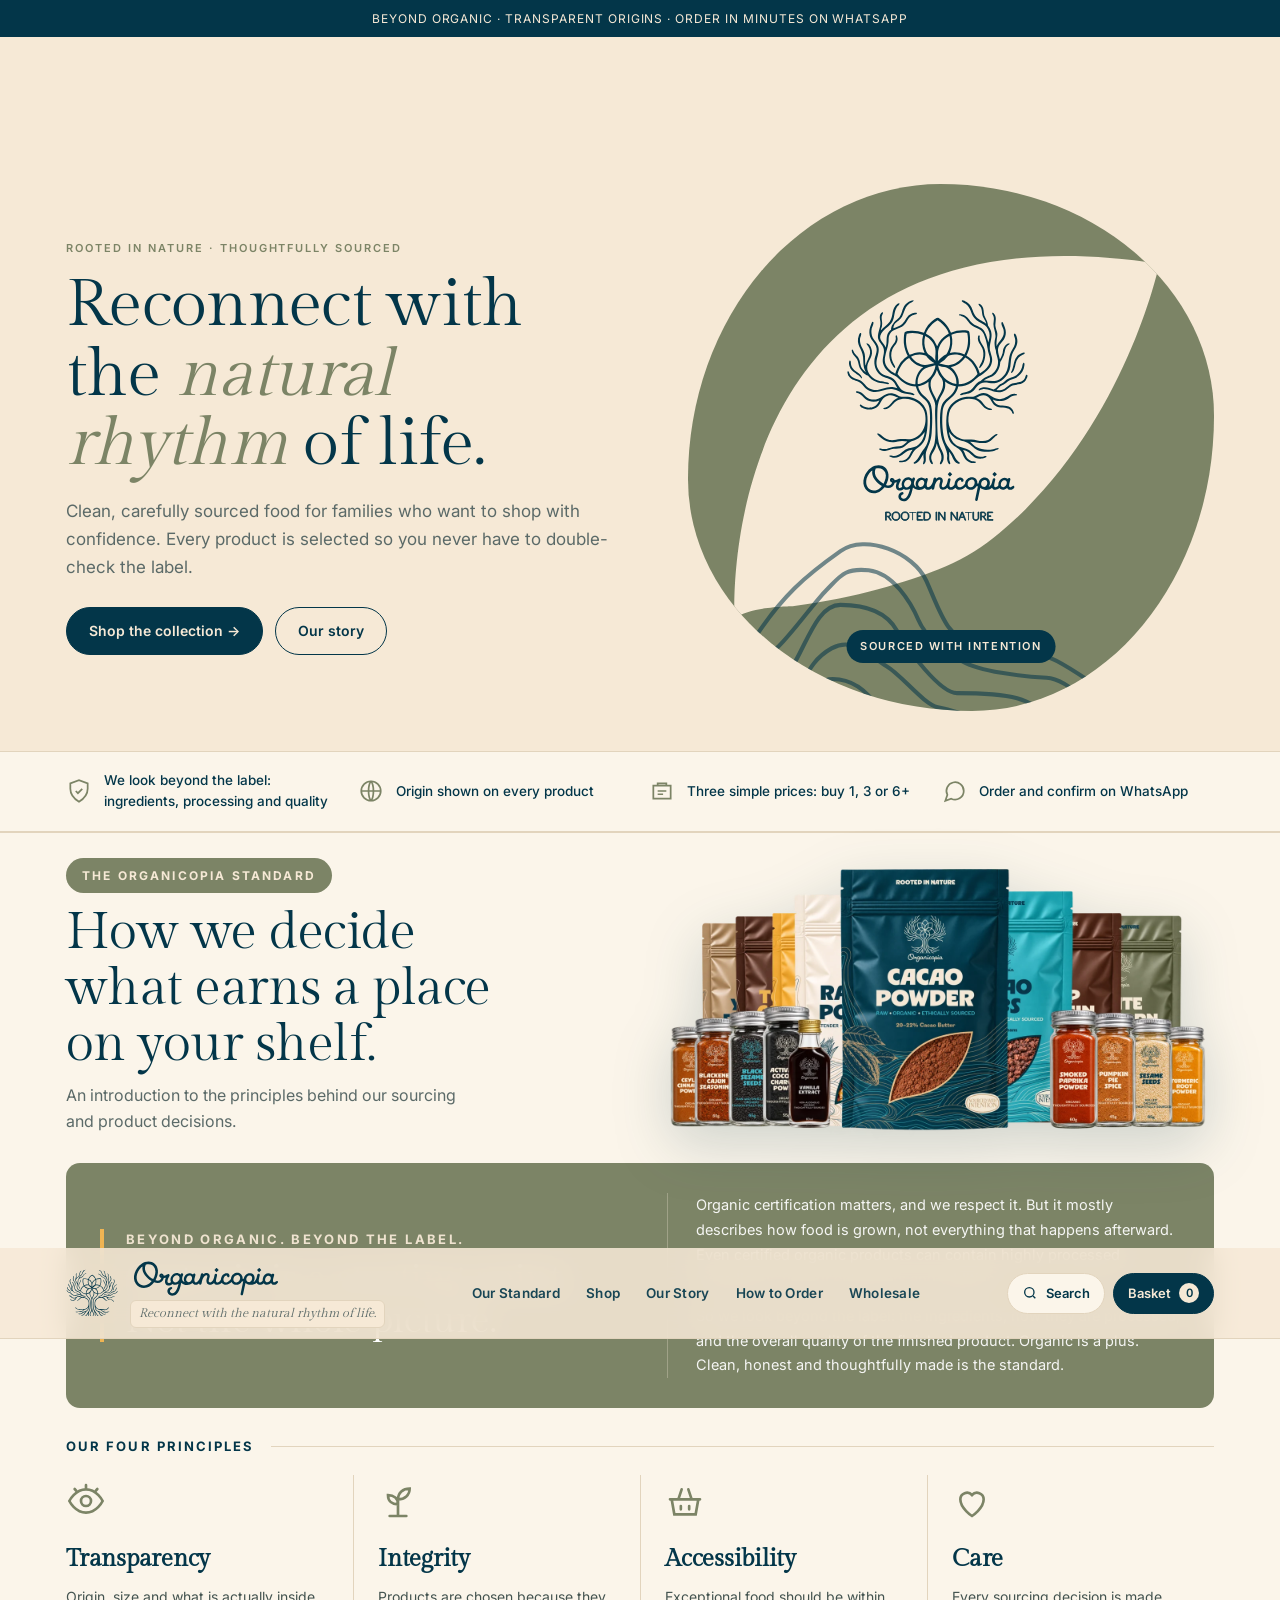
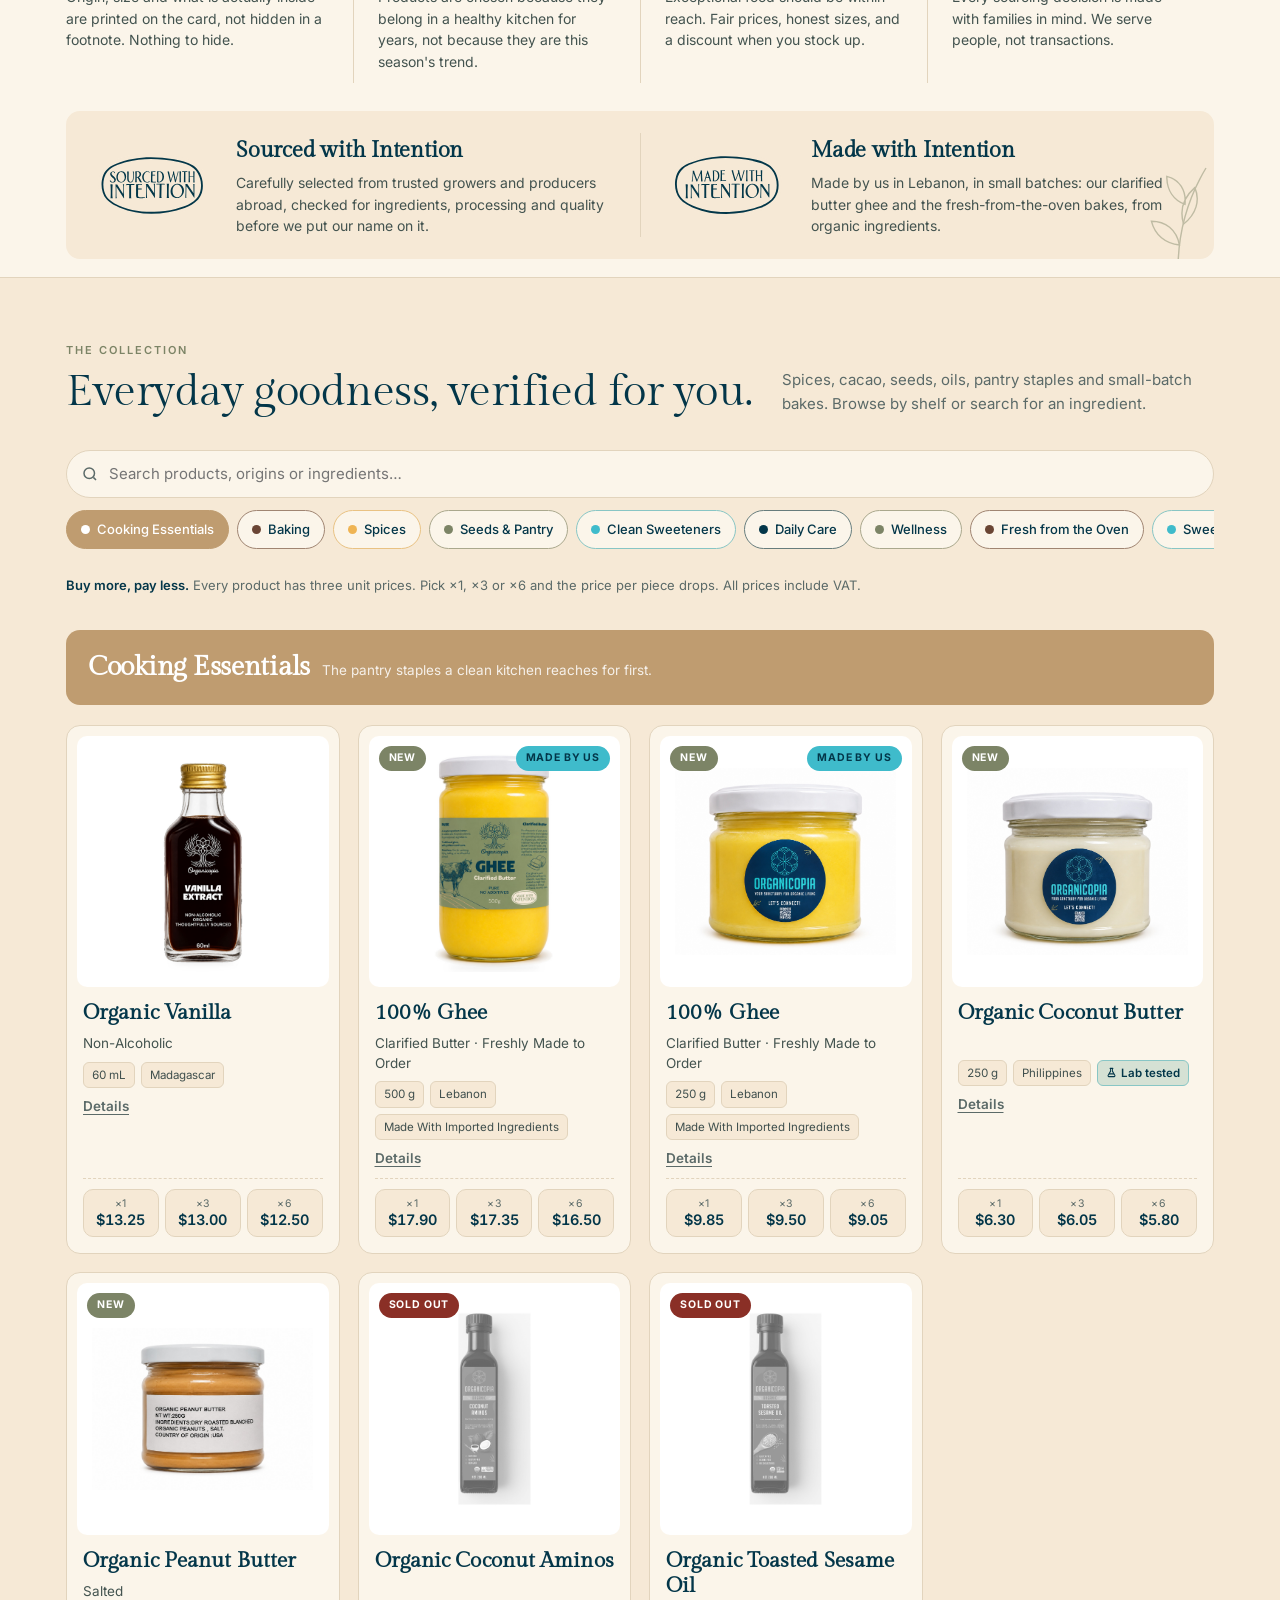
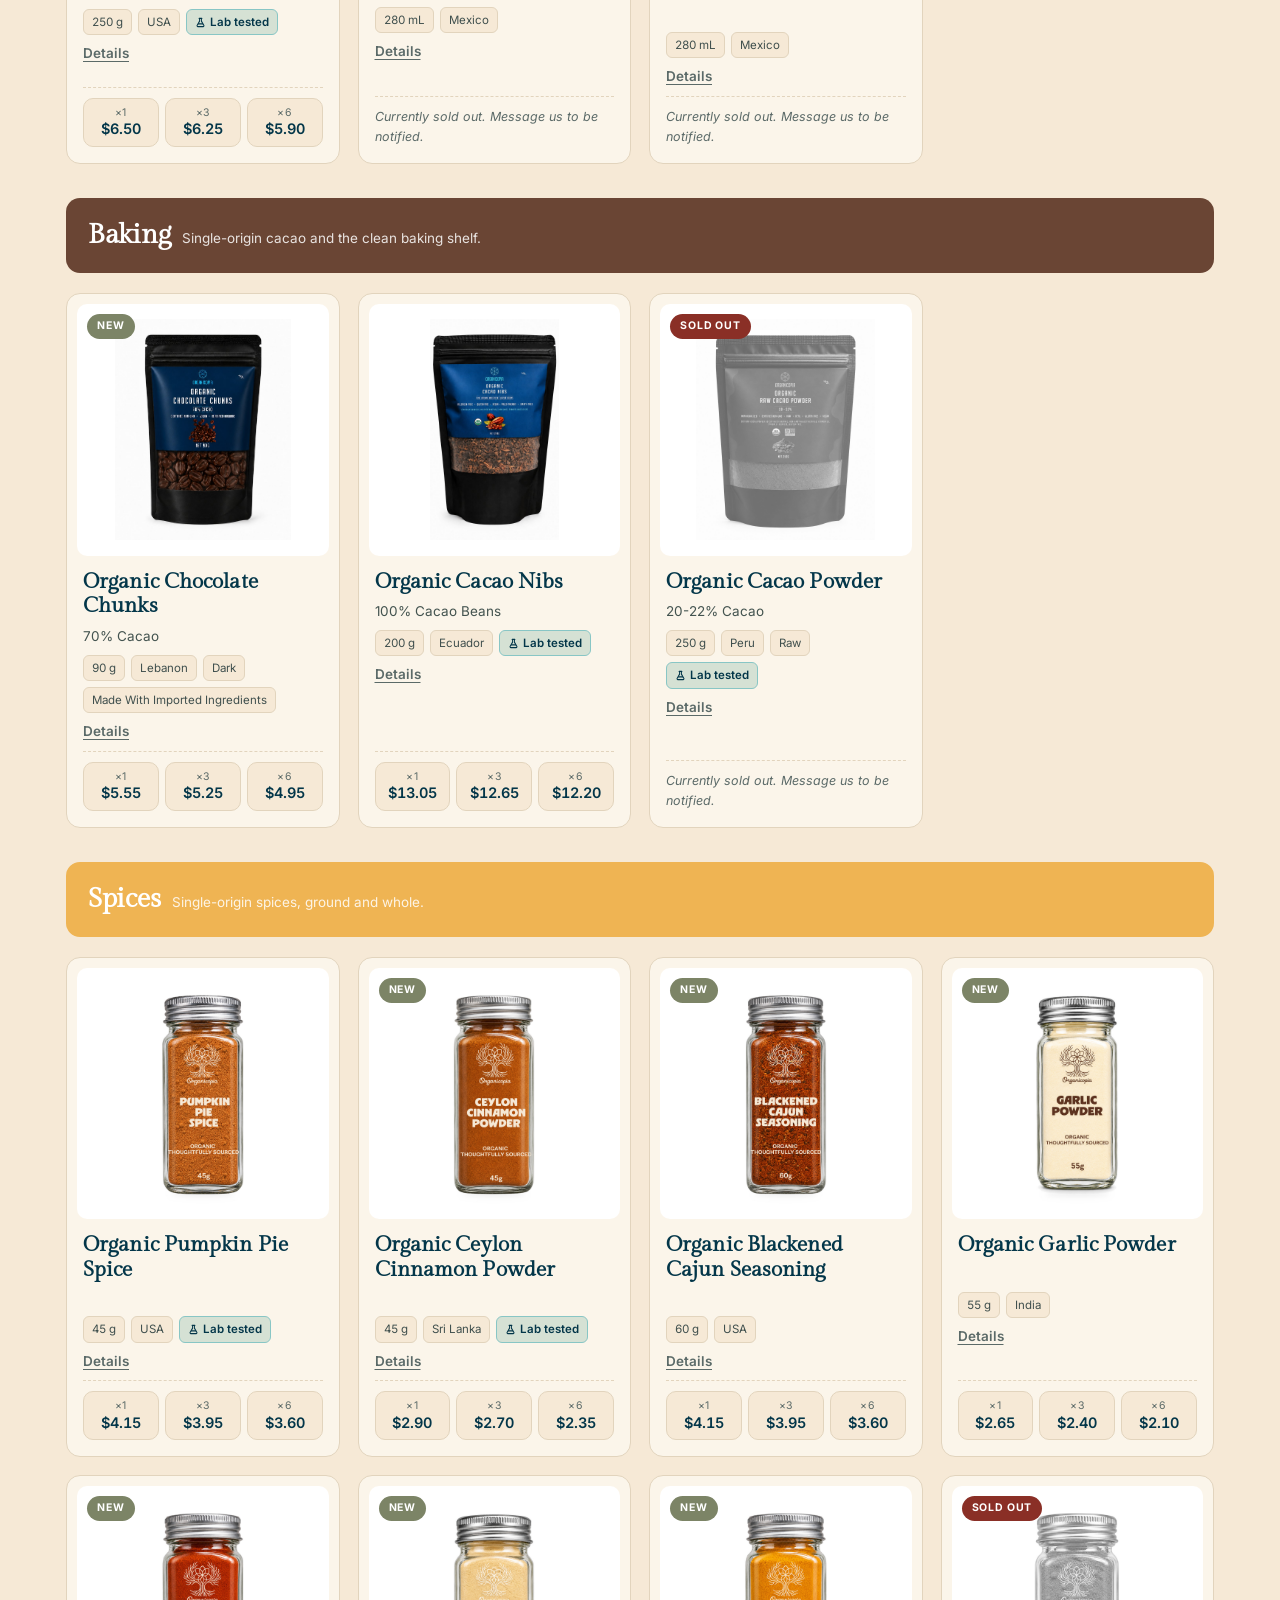
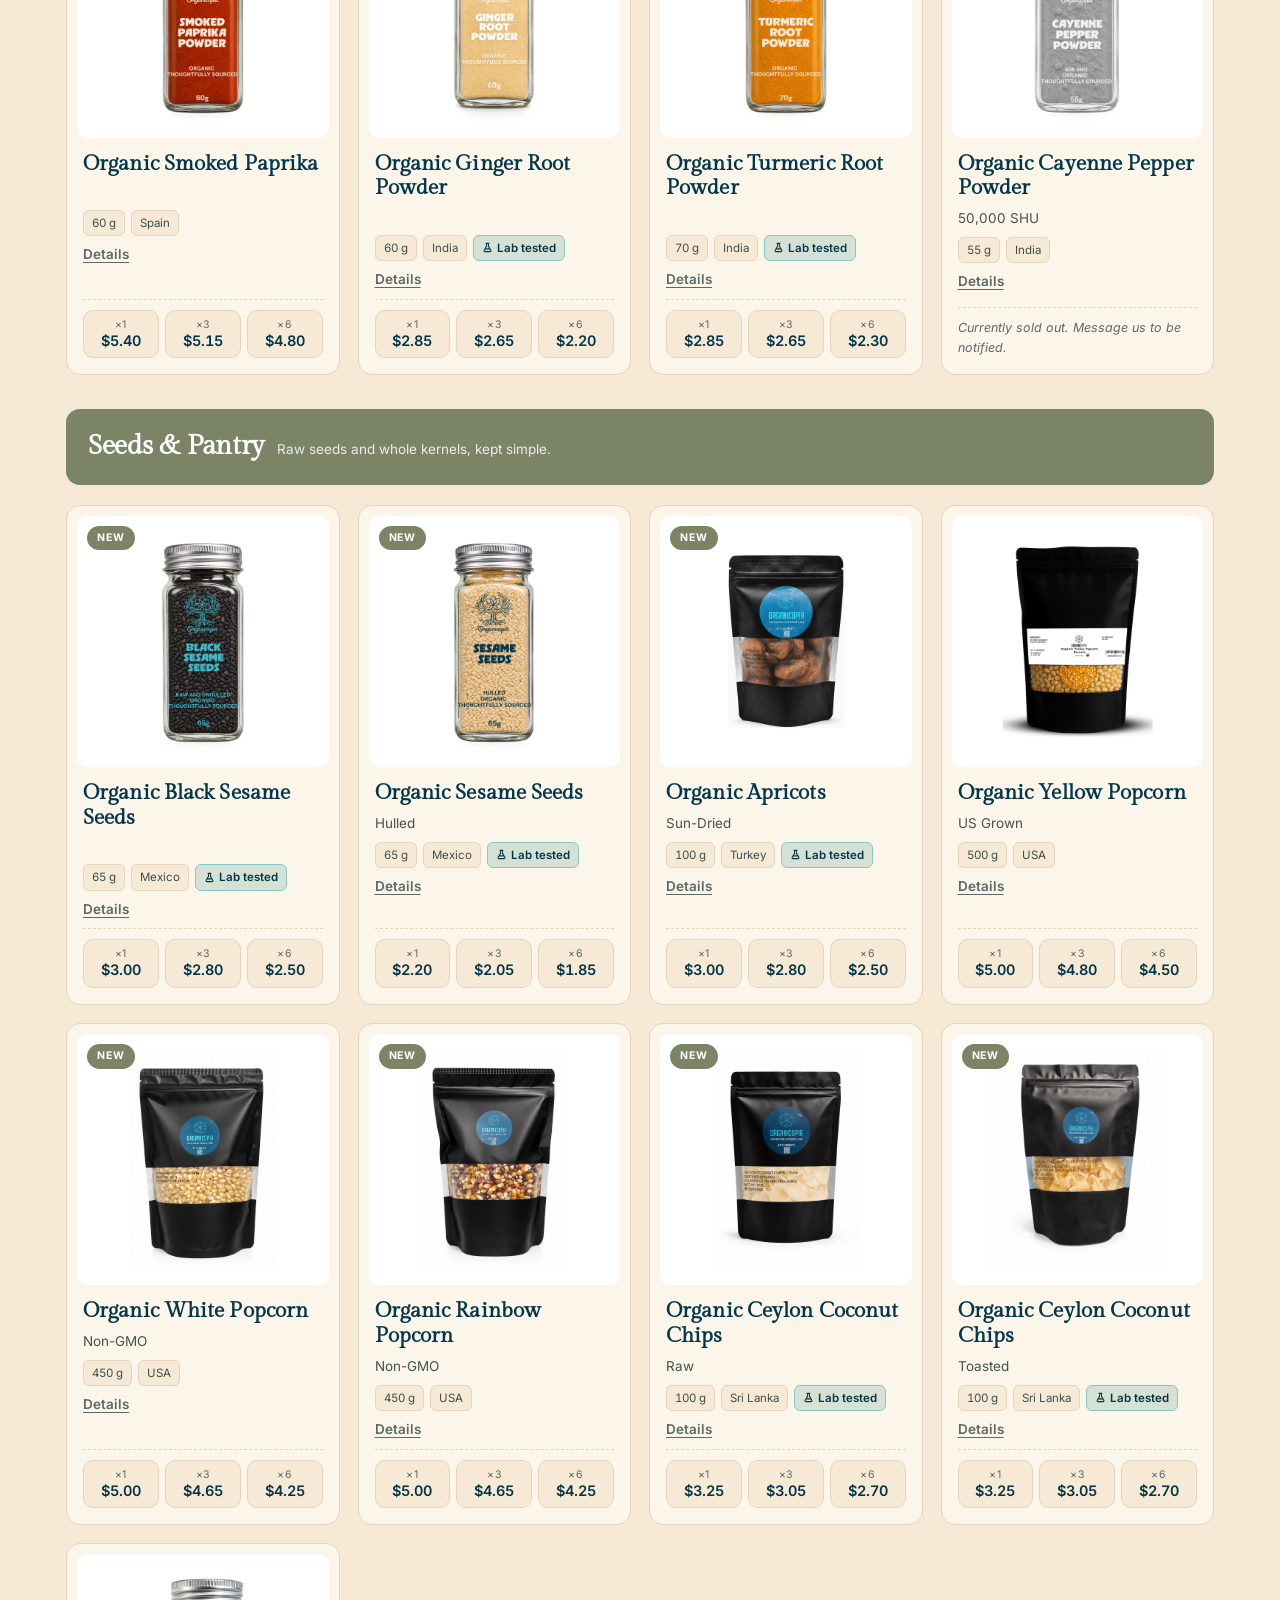
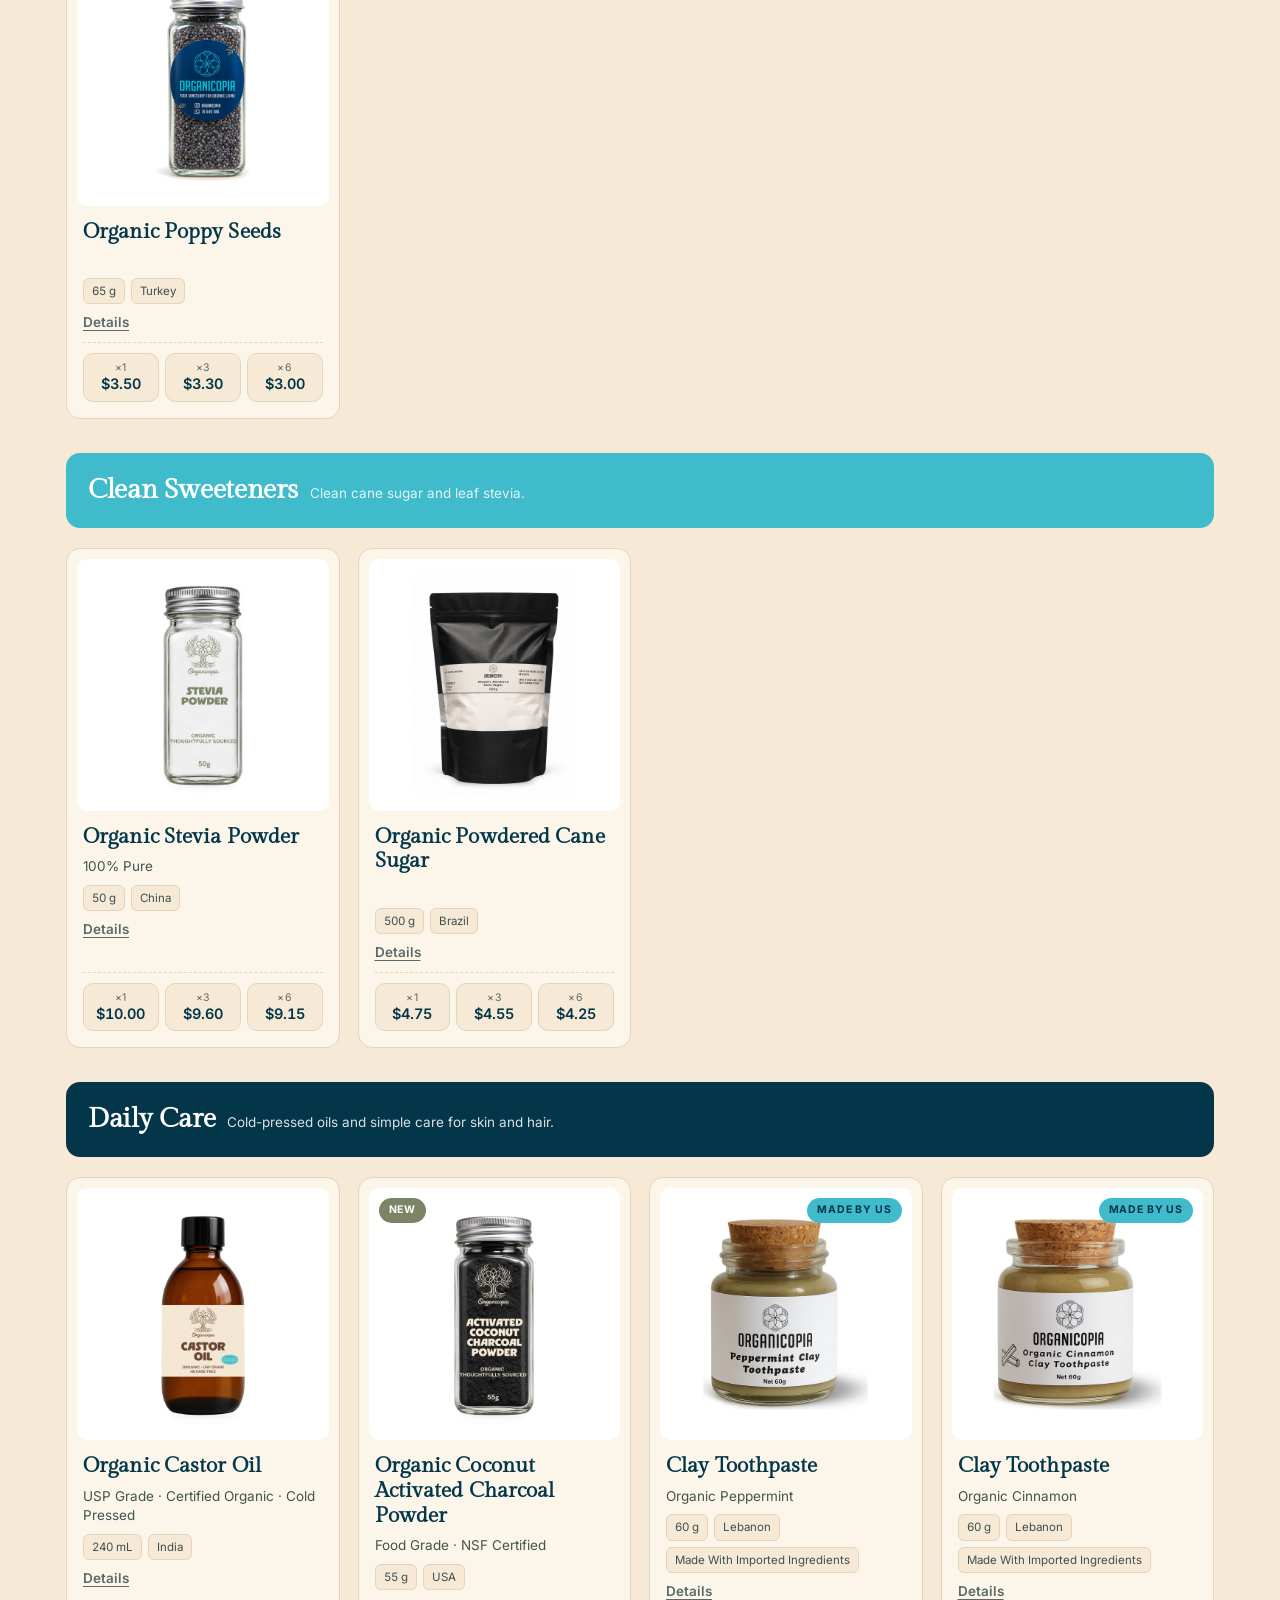
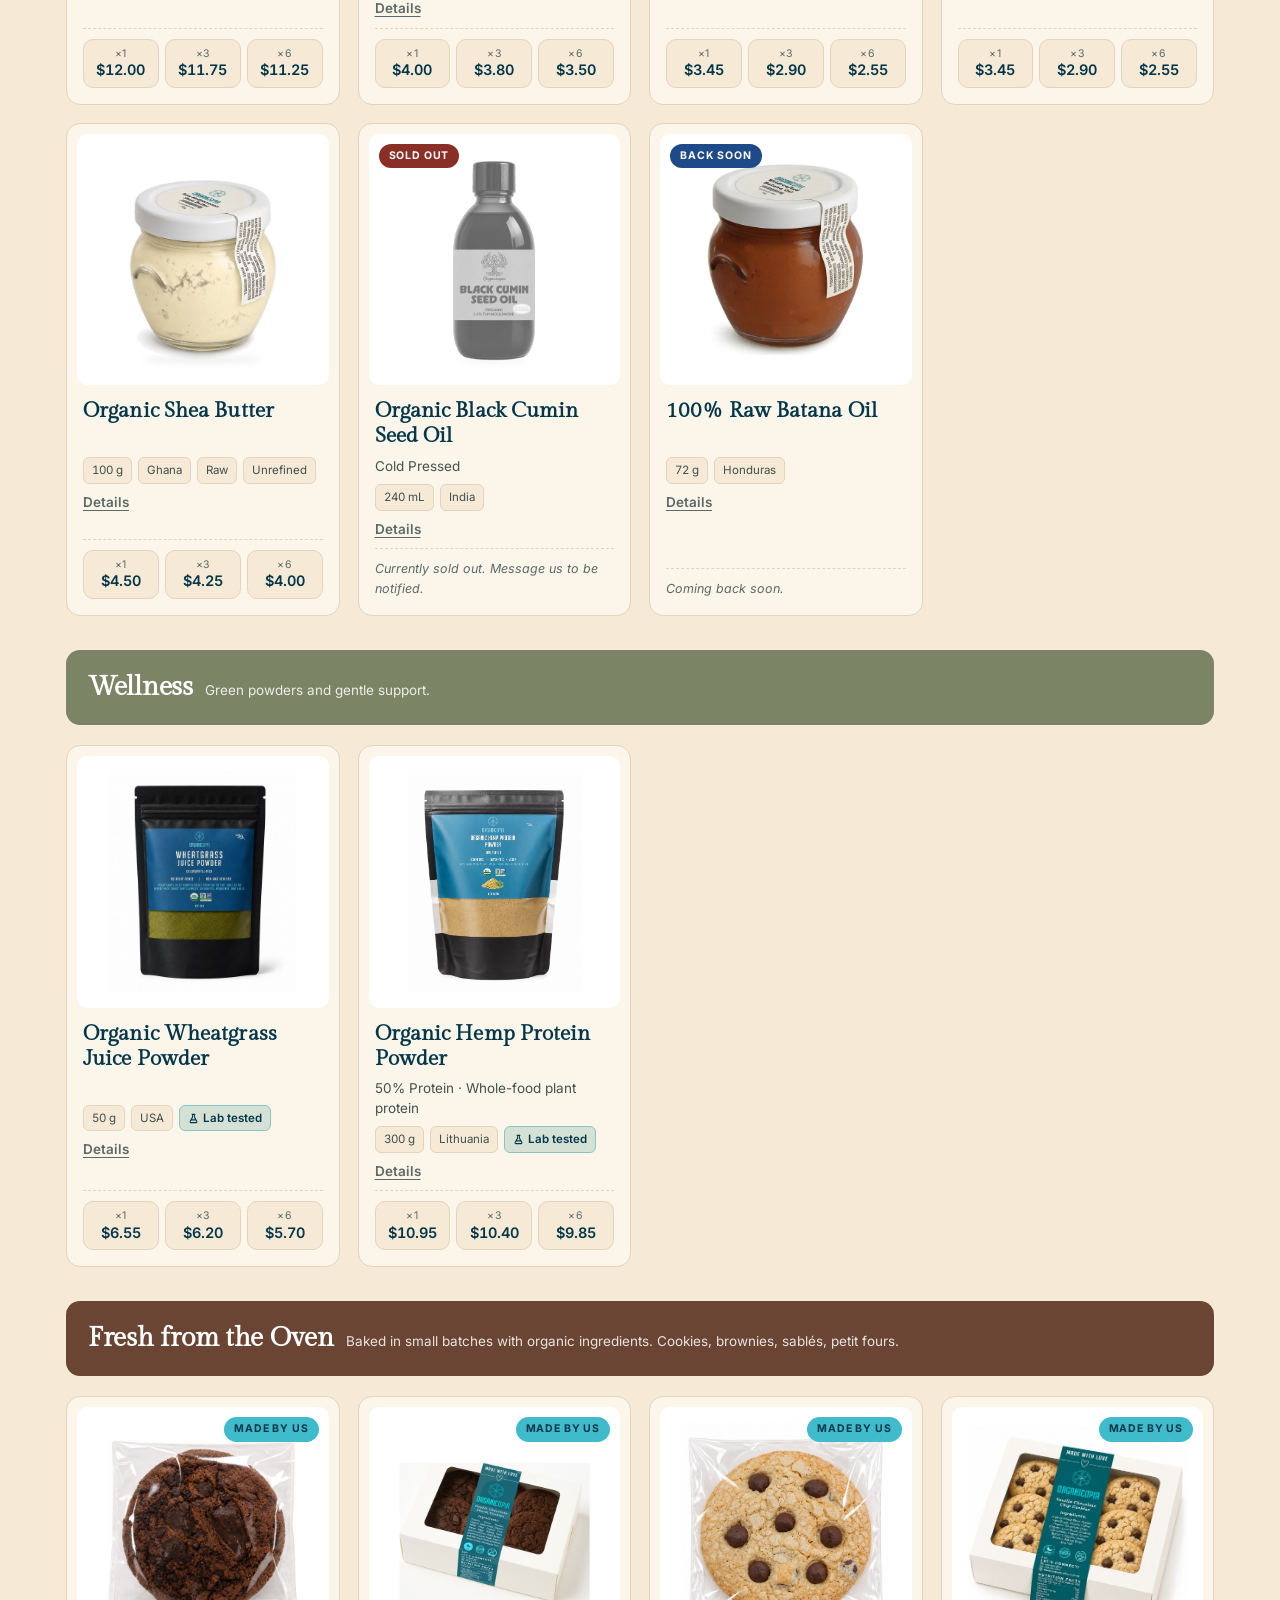
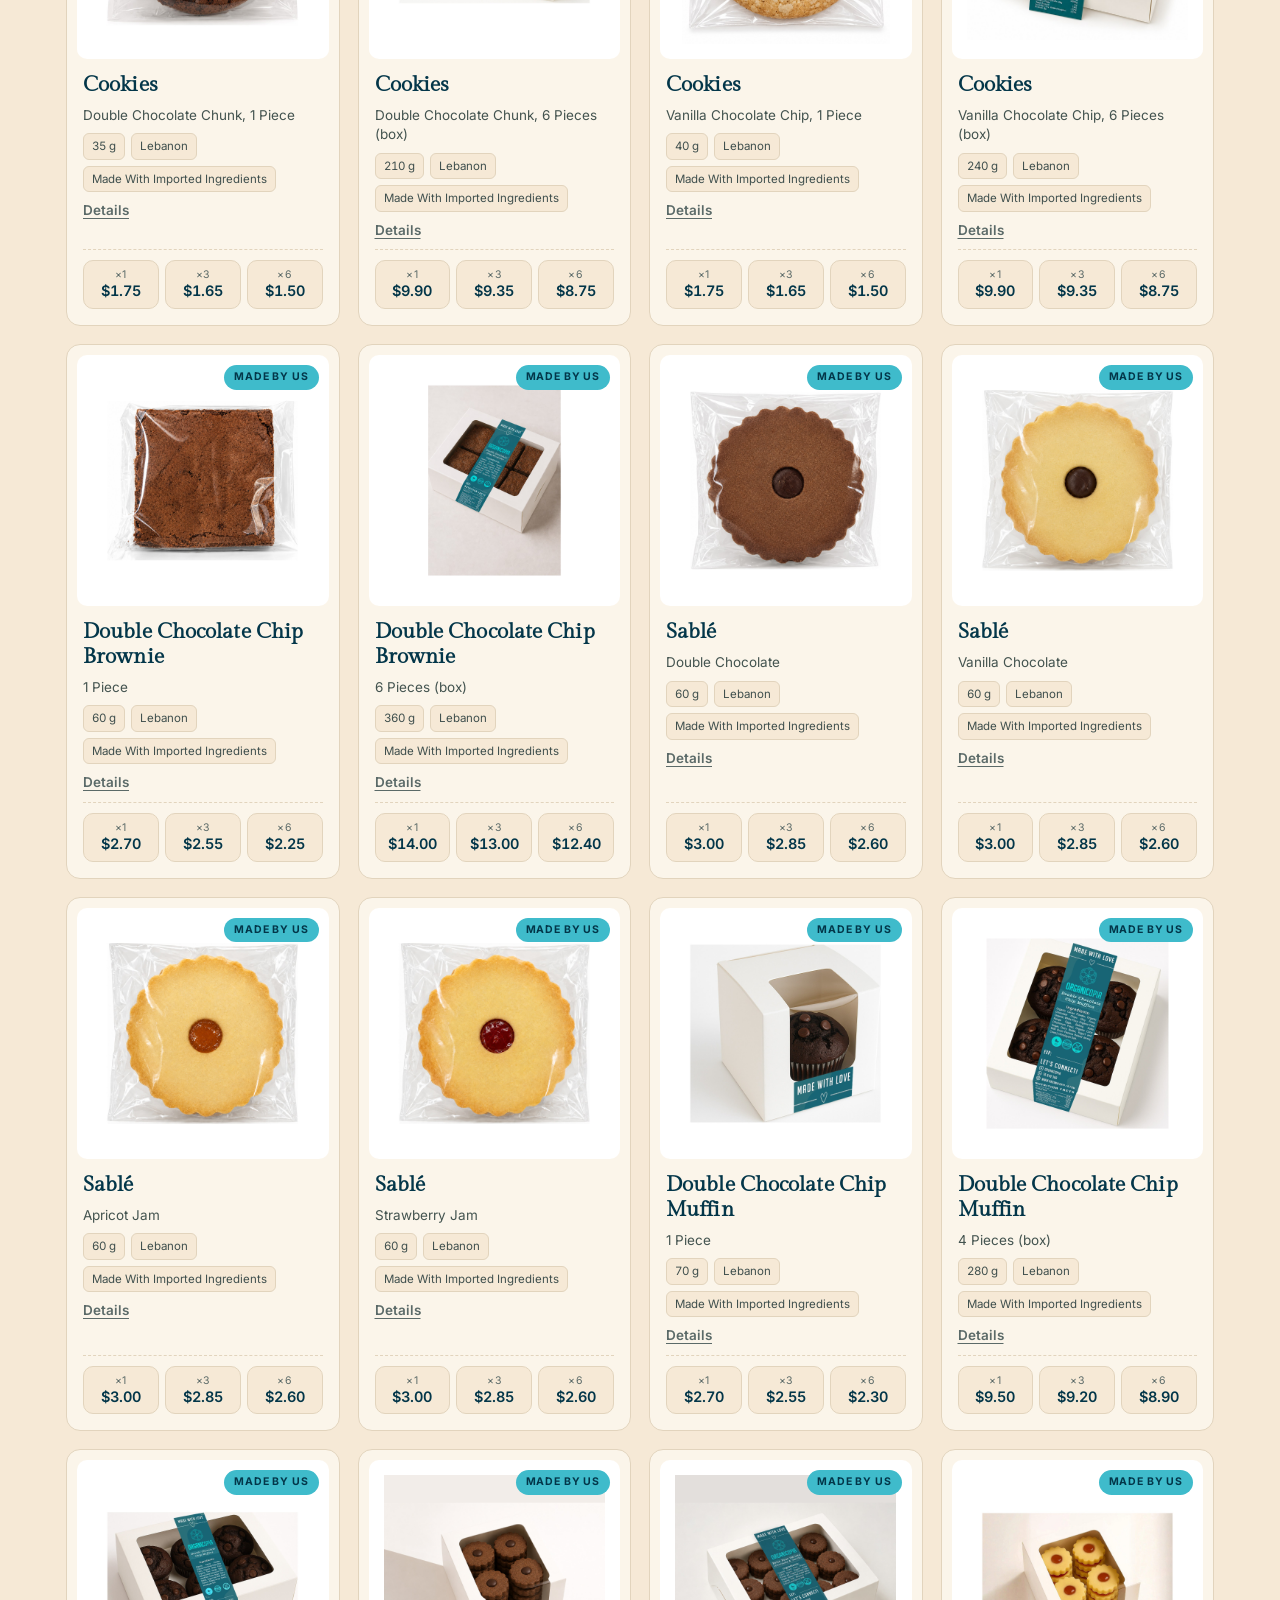
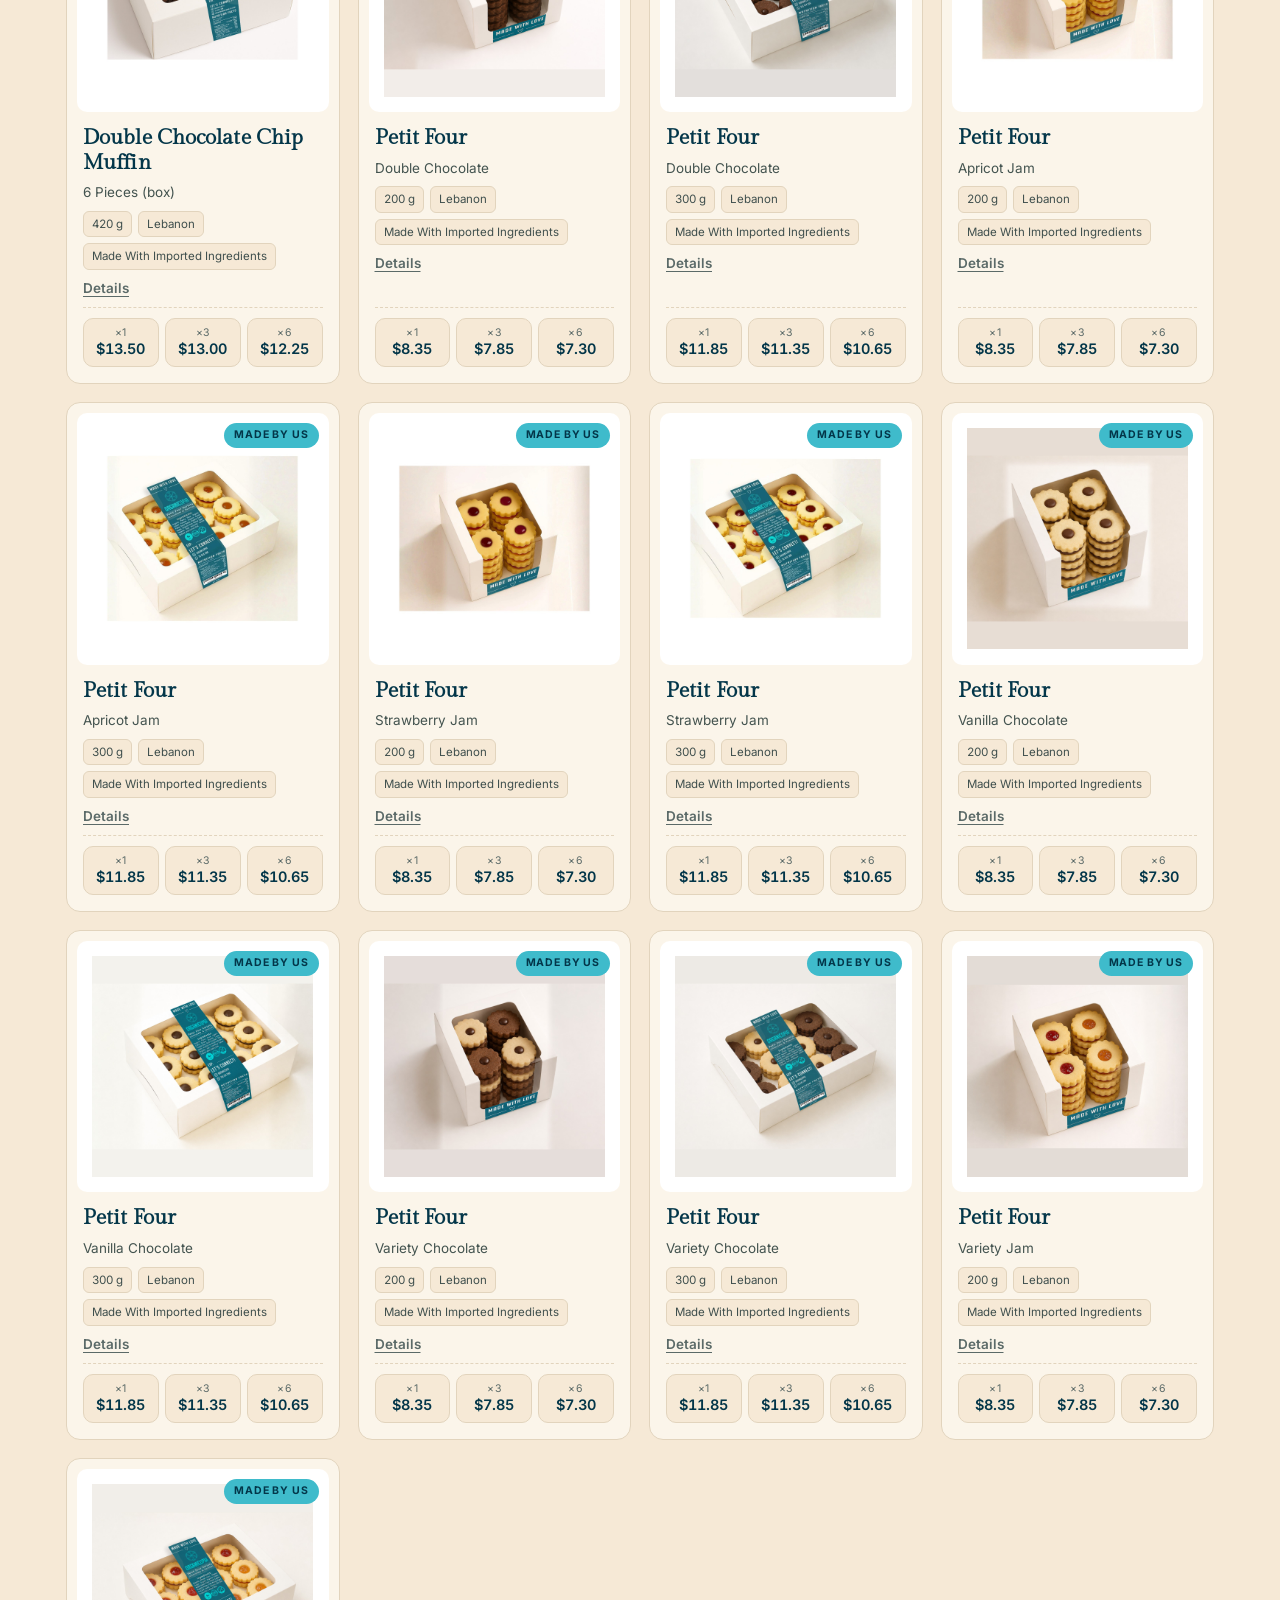
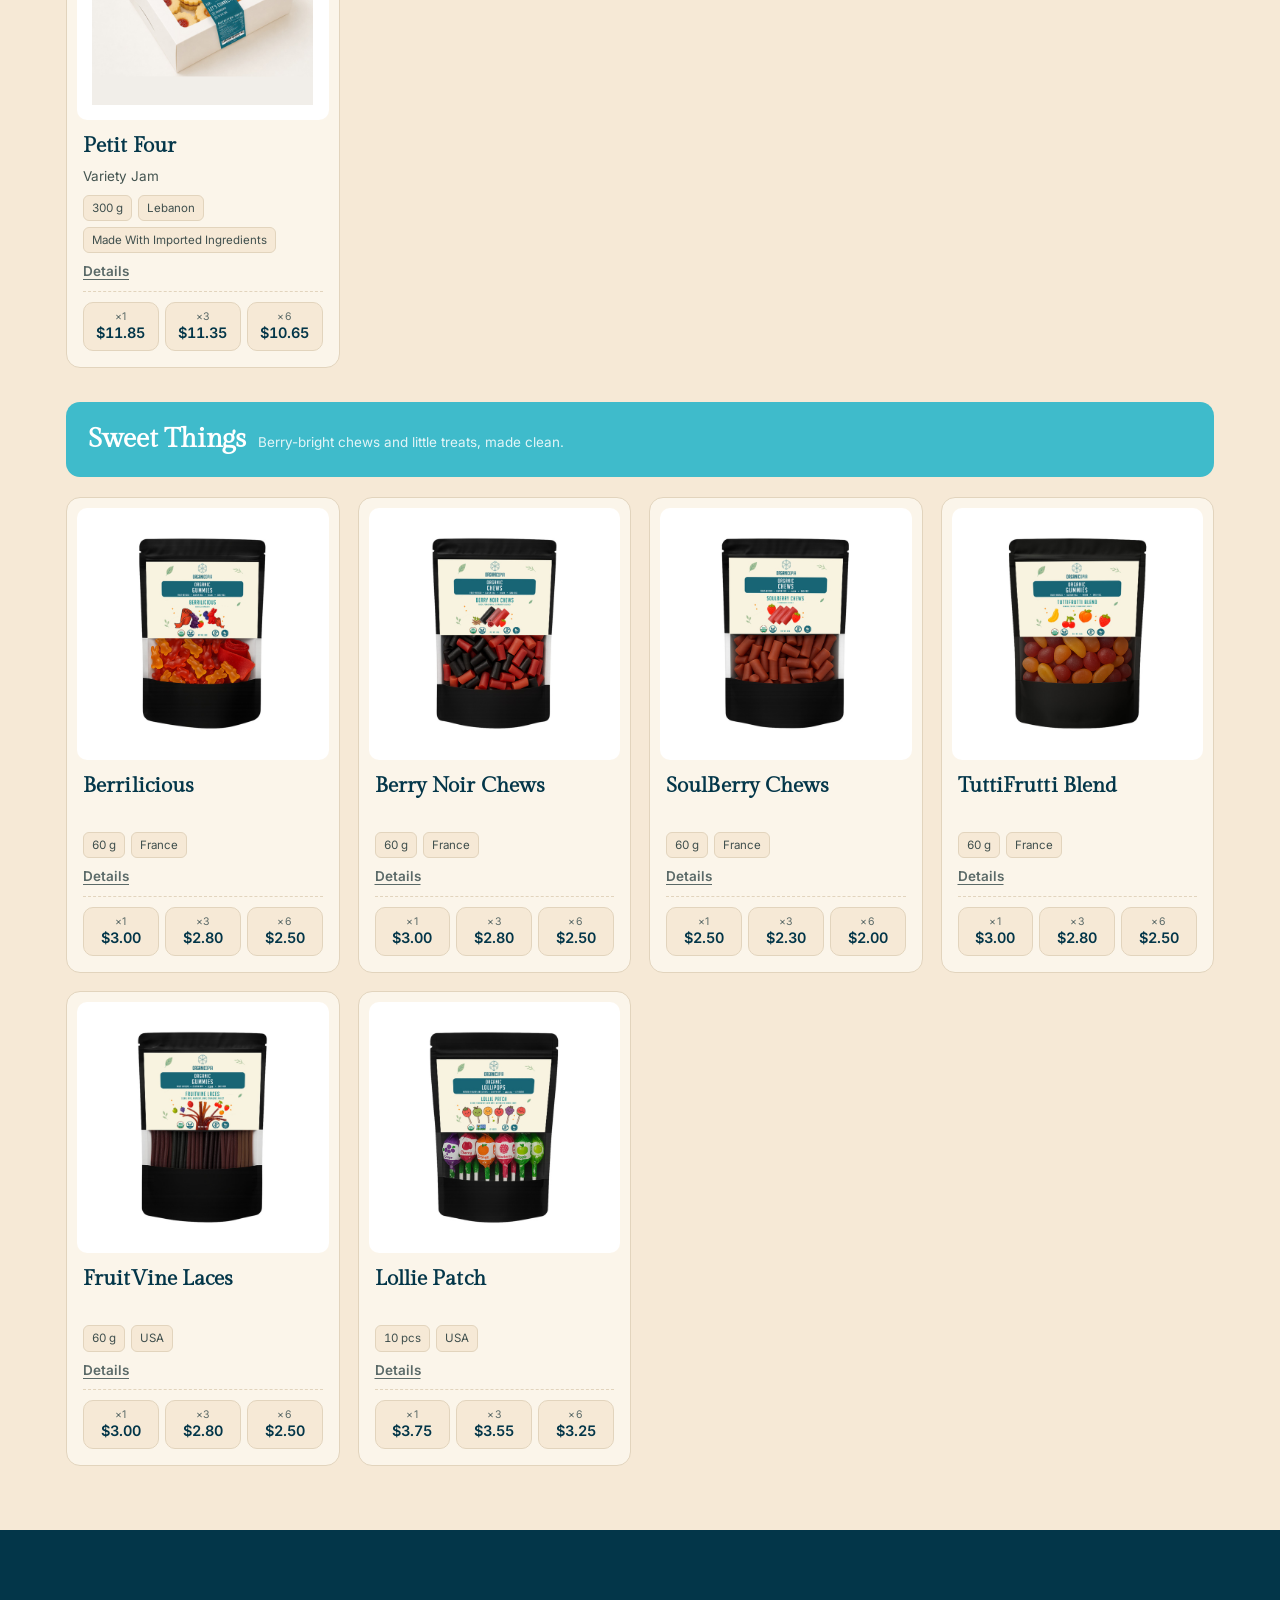
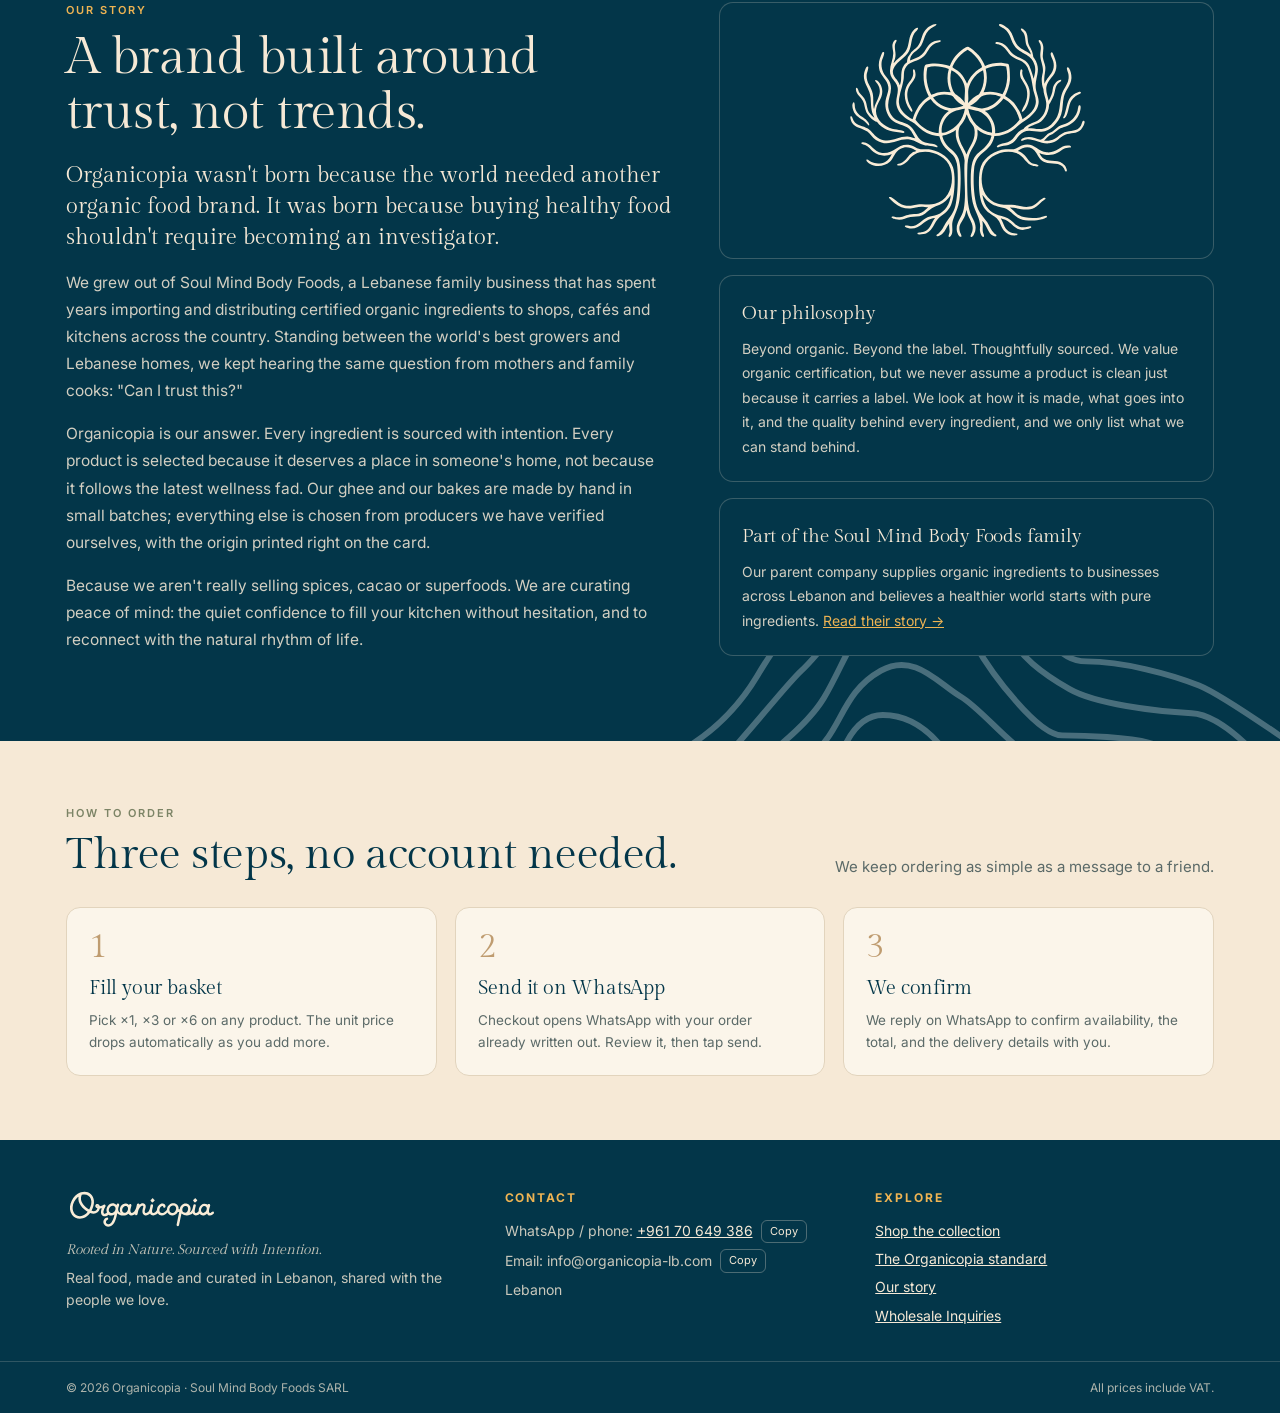
==== commit 7f2699cf: "Category chips scroll sideways with the mouse wheel; thin scrollbar Co-Authored-By: Claude Fable 5.1" ====
--- a/index.html
+++ b/index.html
@@ -24,7 +24,7 @@
 <link rel="preconnect" href="https://fonts.googleapis.com">
 <link rel="preconnect" href="https://fonts.gstatic.com" crossorigin>
 <link rel="stylesheet" href="https://fonts.googleapis.com/css2?family=Gilda+Display&family=Inter:wght@400;500;600;700&display=swap">
-<link rel="stylesheet" href="style.css?v=29">
+<link rel="stylesheet" href="style.css?v=30">
 </head>
 <body>
 
@@ -185,6 +185,6 @@
 
 <div class="toast" id="toast" role="status"></div>
 
-<script src="app.js?v=29"></script>
+<script src="app.js?v=30"></script>
 </body>
 </html>
--- a/style.css
+++ b/style.css
@@ -92,8 +92,10 @@
 .search{flex:1 1 260px;display:flex;align-items:center;gap:10px;border:1.5px solid var(--line);background:var(--surface);border-radius:999px;padding:0 14px}
 .search input{flex:1;min-width:0;border:0;background:transparent;padding:11px 0;outline:none}
 .search svg{width:18px;height:18px;color:var(--muted)}
-.chips{display:flex;gap:8px;overflow-x:auto;scrollbar-width:none;padding-bottom:2px;max-width:100%}
-.chips::-webkit-scrollbar{display:none}
+.chips{display:flex;gap:8px;overflow-x:auto;scrollbar-width:thin;scrollbar-color:var(--line) transparent;padding-bottom:6px;max-width:100%;overscroll-behavior-x:contain}
+.chips::-webkit-scrollbar{height:6px}
+.chips::-webkit-scrollbar-thumb{background:var(--line);border-radius:999px}
+.chips::-webkit-scrollbar-track{background:transparent}
 .chip{--cat:var(--sage);flex:none;display:inline-flex;align-items:center;gap:7px;border:1.5px solid var(--line);background:var(--surface);border-radius:999px;padding:8px 14px;font-size:13px;font-weight:500;white-space:nowrap}
 .chip.active{background:var(--accent);color:var(--accent-fg);border-color:var(--accent)}
 .pricing-note{display:flex;gap:10px;align-items:center;color:var(--muted);font-size:13px;margin:10px 0 22px}
